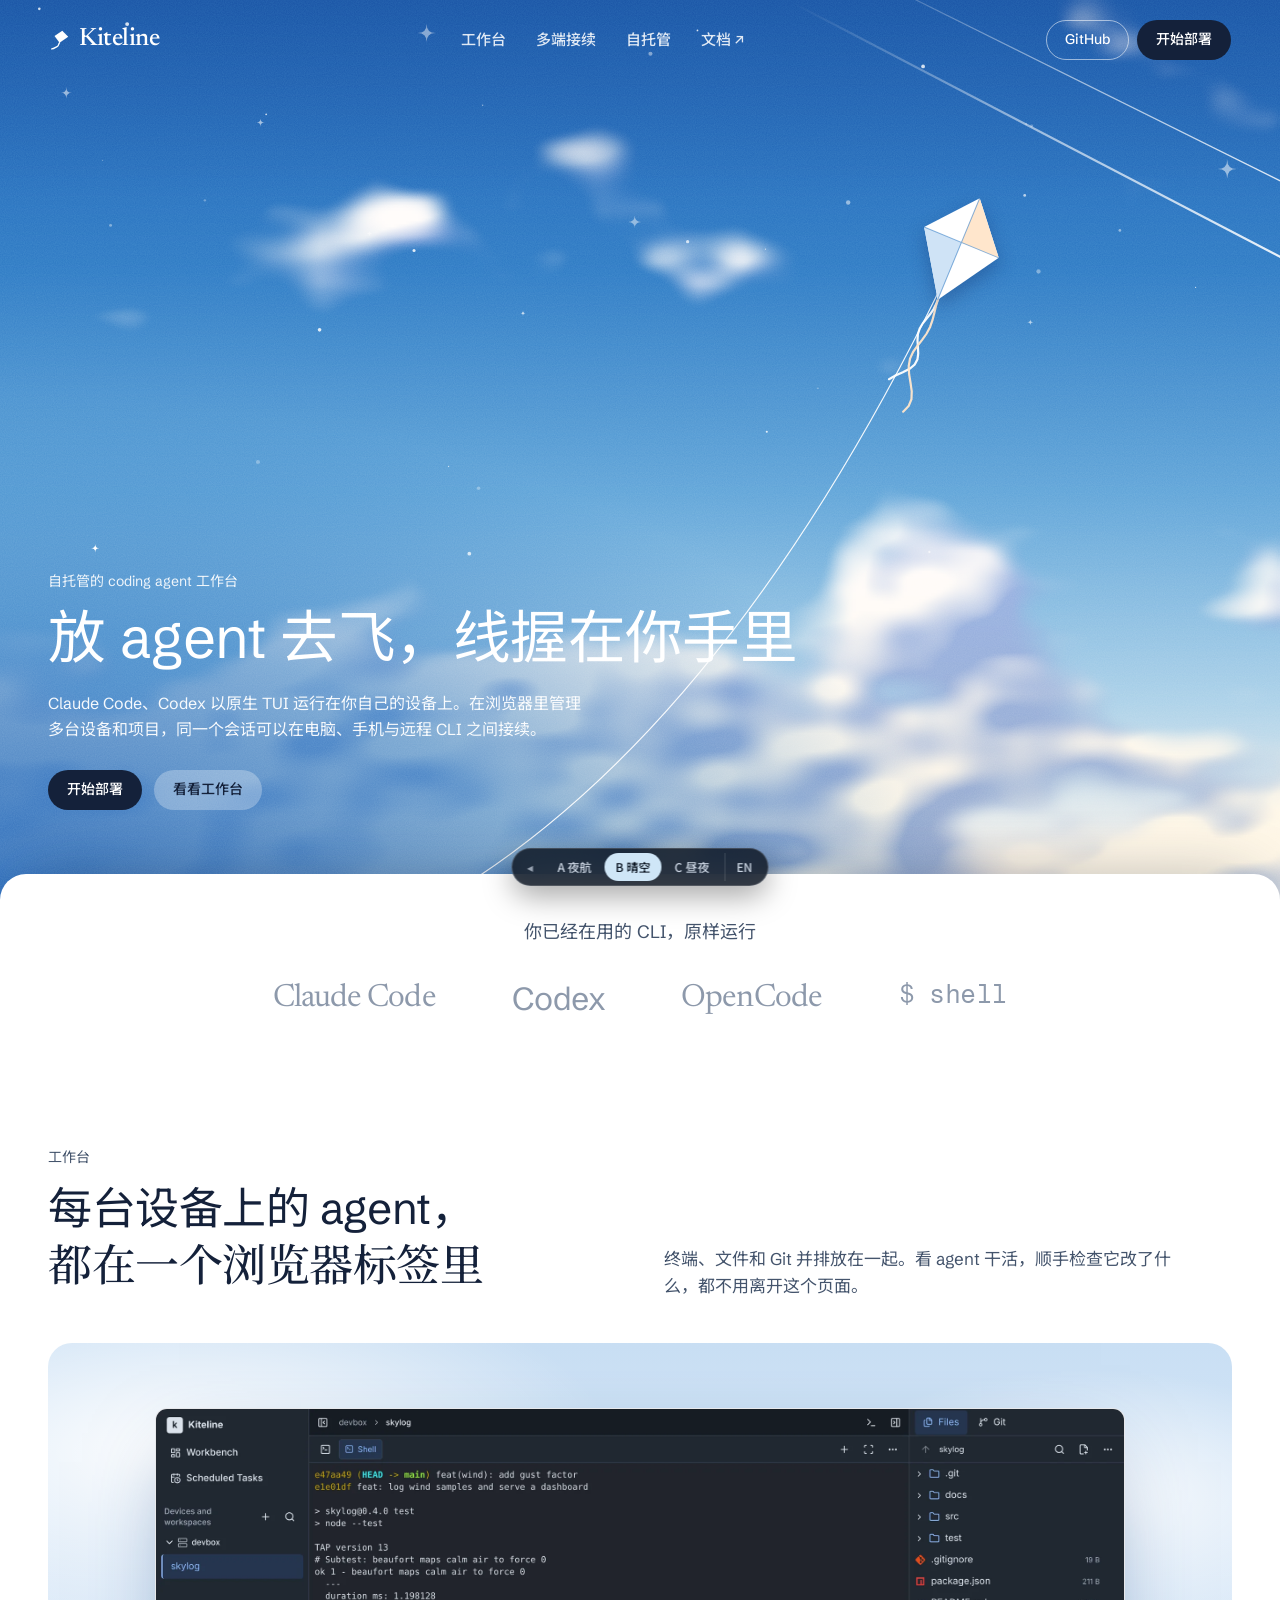
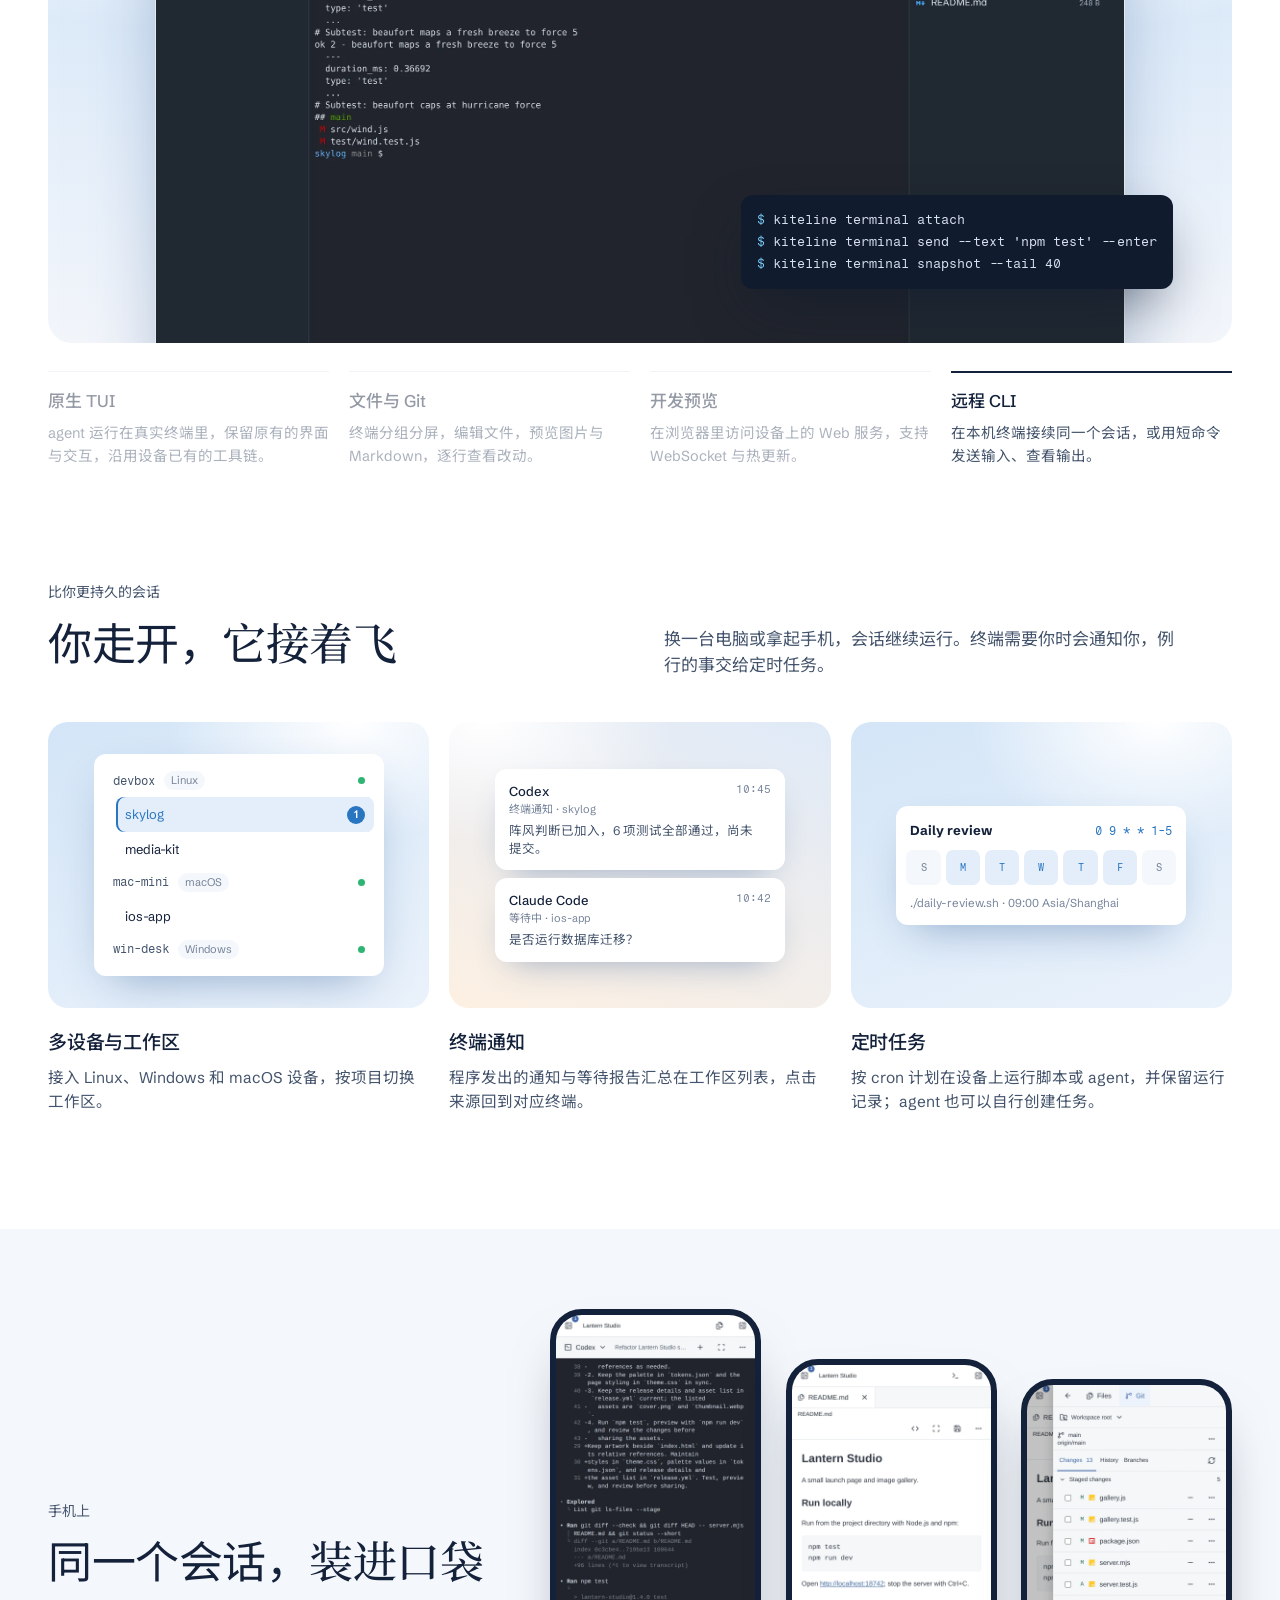
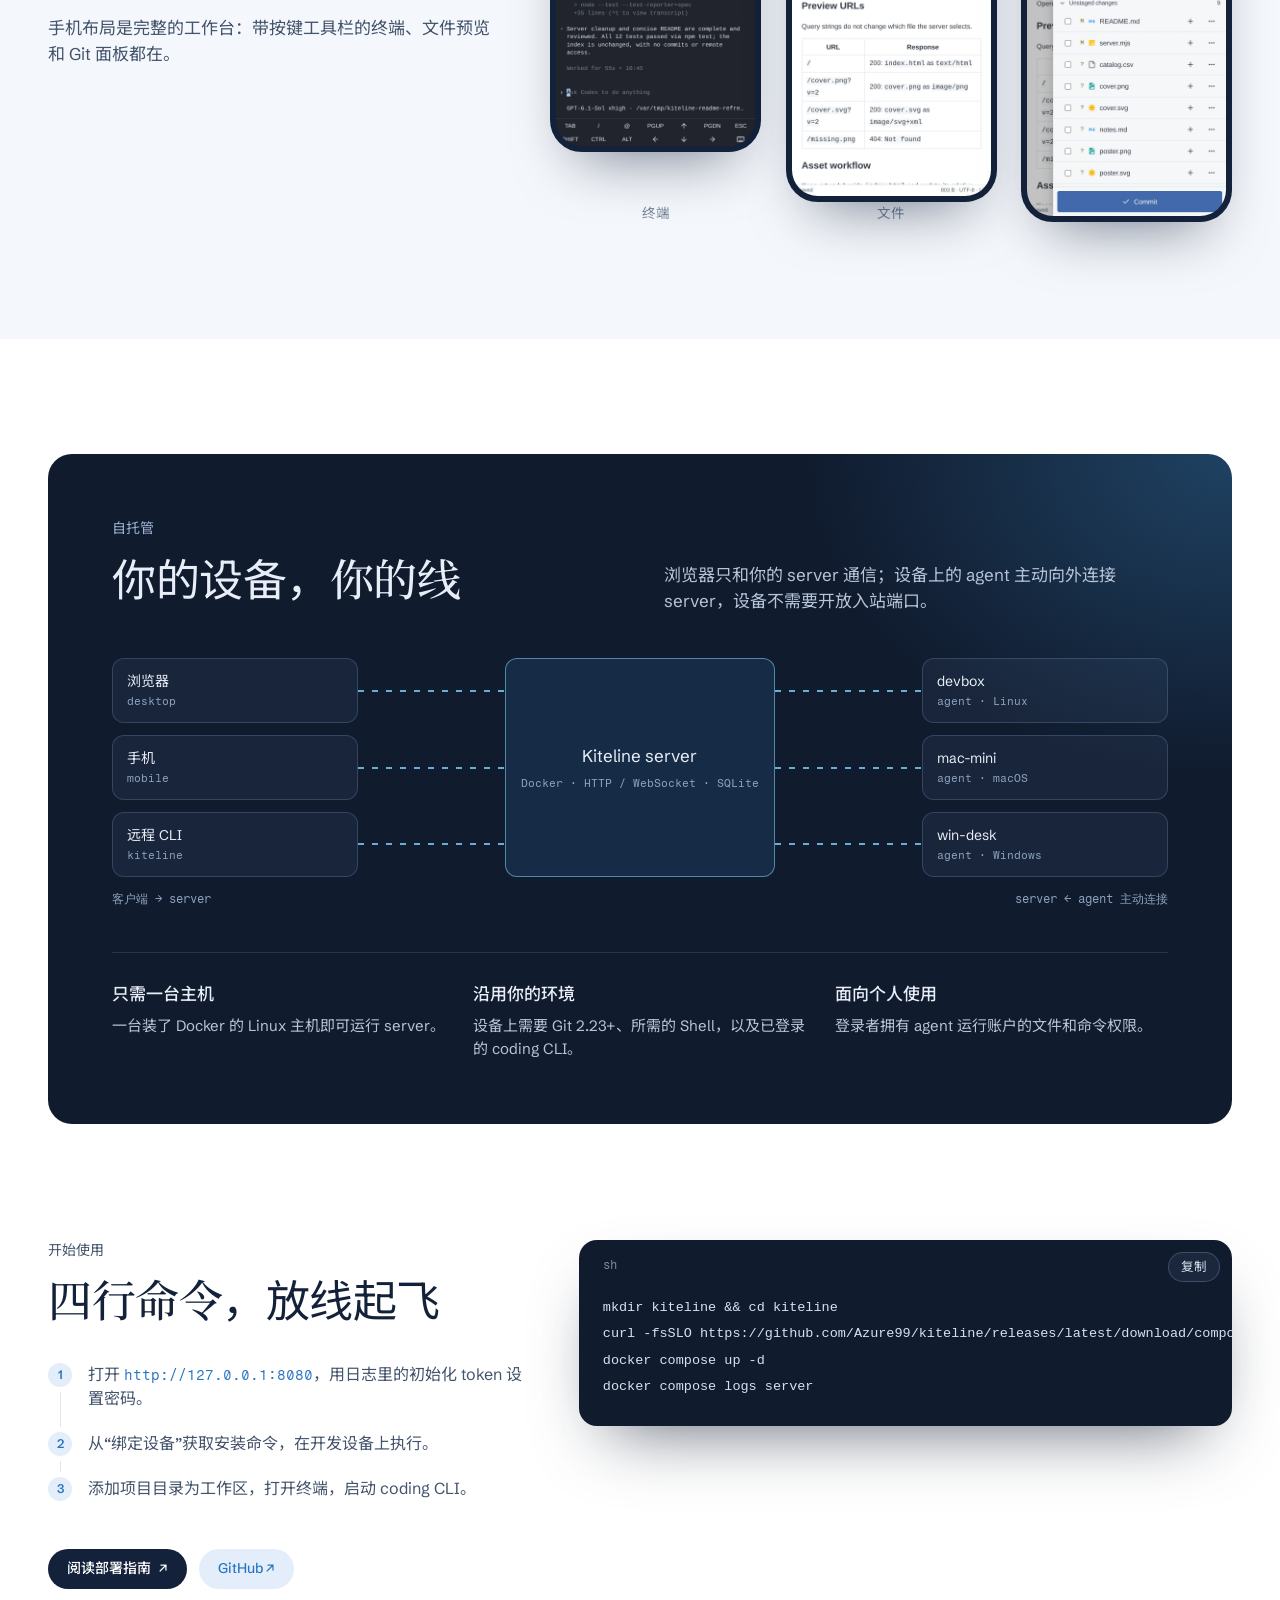
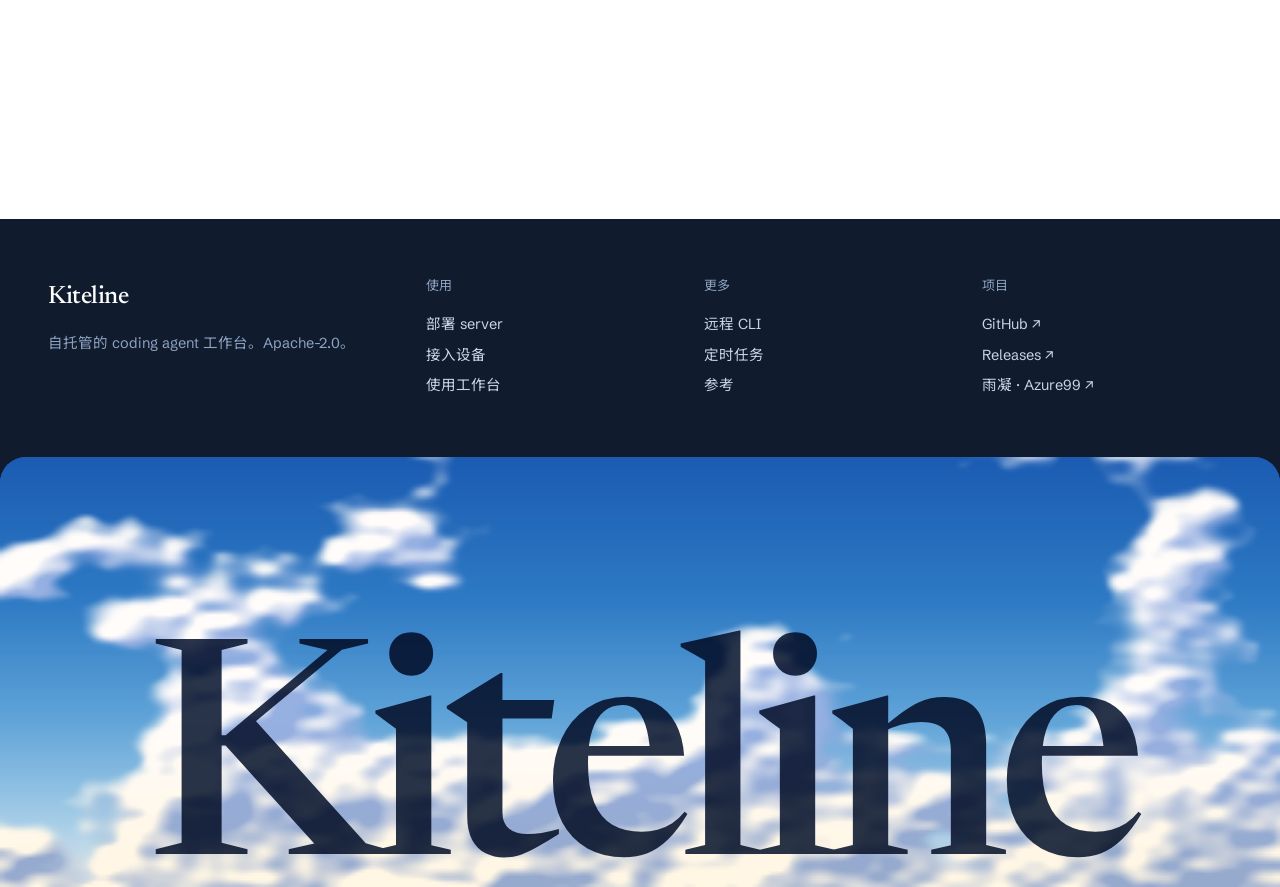
==== site/prototypes/b-sky.html @ d528b88f "feat(site): add homepage design prototypes Add three standalone homepage directions under site/proto" ====
<!doctype html>
<html lang="zh-CN" data-lang="zh">
  <head>
    <meta charset="utf-8" />
    <meta name="viewport" content="width=device-width, initial-scale=1, viewport-fit=cover" />
    <title>Kiteline · 晴空</title>
    <meta name="theme-color" content="#2a6fc0" />
    <link rel="preconnect" href="https://fonts.googleapis.com" />
    <link rel="preconnect" href="https://fonts.gstatic.com" crossorigin />
    <link
      rel="stylesheet"
      href="https://fonts.googleapis.com/css2?family=Schibsted+Grotesk:wght@400;500;600&family=Newsreader:ital,opsz,wght@0,6..72,400;0,6..72,500;1,6..72,400&family=Fragment+Mono&family=Noto+Sans+SC:wght@400;500&family=Noto+Serif+SC:wght@500&display=swap"
    />
    <link rel="stylesheet" href="assets/proto.css" />
    <style>
      /* Layout: a painted daytime sky with a kite on a line; a white sheet slides over it and carries the product. */
      :root {
        color-scheme: light;
        --sky-top: #1f63b8;
        --sky: #3b8ac4; /* rainng.com header */
        --sky-low: #97c3dd; /* rainng.com page background */
        --haze: #e0e7ec;
        --blue: #2875c1; /* rainng.com navigation */
        --blue-soft: #e4eefa;
        --blue-tint: #f1f6fc;
        --peach: #ffe6cc;
        --ink: #14213a;
        --ink-2: #44546c;
        --muted: #76849a;
        --paper: #ffffff;
        --mist: #f4f7fb;
        --hair: #dfe6ef;
        --night: #101b2e;
        --night-2: #18263d;
        --sans:
          "Schibsted Grotesk", "Noto Sans SC", "PingFang SC", "Microsoft YaHei", system-ui,
          sans-serif;
        --serif: "Newsreader", "Noto Serif SC", "Songti SC", Georgia, serif;
        --mono: "Fragment Mono", ui-monospace, "SFMono-Regular", Consolas, monospace;
        --wrap: 1224px;
      }
      html {
        background: var(--paper);
      }
      body {
        background: var(--paper);
        color: var(--ink);
        font-family: var(--sans);
        font-size: 17px;
        line-height: 1.55;
        overflow-x: hidden;
      }
      .wrap {
        width: 100%;
        max-width: var(--wrap);
        margin: 0 auto;
        padding-left: max(20px, env(safe-area-inset-left, 0px));
        padding-right: max(20px, env(safe-area-inset-right, 0px));
      }
      h1,
      h2,
      h3 {
        margin: 0;
        font-weight: 400;
        letter-spacing: -0.028em;
        text-wrap: balance;
      }
      :lang(zh-CN) h1,
      :lang(zh-CN) h2,
      :lang(zh-CN) h3 {
        letter-spacing: -0.01em;
      }
      h2 {
        font-size: clamp(30px, 3.5vw, 44px);
        line-height: 1.12;
      }
      :lang(zh-CN) h2 {
        line-height: 1.28;
      }
      em {
        font-family: var(--serif);
        font-style: italic;
        letter-spacing: -0.01em;
      }
      :lang(zh-CN) em {
        font-style: normal;
        font-weight: 500;
      }
      .eyebrow {
        font-size: 14px;
        color: var(--ink-2);
      }
      p {
        margin: 0;
        text-wrap: pretty;
      }
      .pill {
        display: inline-flex;
        align-items: center;
        gap: 8px;
        height: 40px;
        padding: 0 18px;
        border: 1px solid transparent;
        border-radius: 999px;
        font-size: 14px;
        font-weight: 500;
        white-space: nowrap;
        cursor: pointer;
        transition:
          transform 0.25s cubic-bezier(0.2, 0.8, 0.2, 1),
          background 0.25s,
          box-shadow 0.25s;
      }
      .pill:hover {
        transform: translateY(-1px);
      }
      .pill.dark {
        background: var(--ink);
        color: #fff;
      }
      .pill.dark:hover {
        box-shadow: 0 10px 24px -8px rgba(20, 33, 58, 0.6);
      }
      .pill.glass {
        background: rgba(255, 255, 255, 0.28);
        color: var(--ink);
        -webkit-backdrop-filter: blur(10px);
        backdrop-filter: blur(10px);
      }
      .pill.line {
        border-color: rgba(20, 33, 58, 0.22);
      }
      .nav:not(.float) .pill.line {
        border-color: rgba(255, 255, 255, 0.55);
      }
      .pill.soft {
        background: var(--blue-soft);
        color: var(--blue);
      }

      /* ---------- navigation ---------- */
      .nav {
        position: fixed;
        inset: 0 0 auto;
        z-index: 60;
        padding-top: calc(12px + env(safe-area-inset-top, 0px));
        pointer-events: none;
      }
      .nav-in {
        display: flex;
        align-items: center;
        justify-content: space-between;
        gap: 20px;
        max-width: var(--wrap);
        height: 56px;
        margin: 0 auto;
        padding: 0 20px;
        border: 1px solid transparent;
        border-radius: 999px;
        pointer-events: auto;
        transition:
          max-width 0.5s cubic-bezier(0.2, 0.8, 0.2, 1),
          background 0.35s,
          box-shadow 0.35s,
          border-color 0.35s,
          padding 0.5s;
      }
      .nav.float .nav-in {
        max-width: 780px;
        padding: 0 8px 0 22px;
        border-color: var(--hair);
        background: rgba(255, 255, 255, 0.86);
        -webkit-backdrop-filter: blur(16px) saturate(160%);
        backdrop-filter: blur(16px) saturate(160%);
        box-shadow: 0 10px 40px -12px rgba(20, 33, 58, 0.25);
      }
      .brand {
        display: flex;
        align-items: center;
        gap: 8px;
        font-family: var(--serif);
        font-size: 25px;
        font-weight: 500;
        letter-spacing: -0.02em;
      }
      .brand svg {
        width: 22px;
        height: 22px;
      }
      .links {
        display: flex;
        gap: 30px;
        font-size: 15px;
        font-weight: 500;
      }
      .links a {
        opacity: 0.86;
      }
      .links a:hover {
        opacity: 1;
      }
      .nav-cta {
        display: flex;
        gap: 8px;
      }

      /* ---------- hero ---------- */
      .hero {
        position: sticky;
        top: 0;
        z-index: 0;
        height: min(100svh, 940px);
        min-height: 620px;
        overflow: hidden;
        background: linear-gradient(180deg, var(--sky-top), var(--sky) 45%, var(--sky-low));
        color: #fff;
      }
      .hero canvas {
        position: absolute;
        inset: 0;
        width: 100%;
        height: 100%;
      }
      .hero::before {
        /* blue wash so the copy keeps contrast over the cloud bank */
        content: "";
        position: absolute;
        inset: 0;
        z-index: 1;
        background:
          radial-gradient(
            120% 90% at 0% 100%,
            rgba(31, 99, 184, 0.92) 0%,
            rgba(40, 117, 193, 0.62) 34%,
            transparent 62%
          ),
          linear-gradient(180deg, rgba(20, 60, 130, 0.28), transparent 22%);
        pointer-events: none;
      }
      .hero::after {
        /* paper grain */
        content: "";
        position: absolute;
        inset: 0;
        z-index: 2;
        background-image: url("data:image/svg+xml,%3Csvg xmlns='http://www.w3.org/2000/svg' width='220' height='220'%3E%3Cfilter id='n'%3E%3CfeTurbulence type='fractalNoise' baseFrequency='.9' numOctaves='2' stitchTiles='stitch'/%3E%3CfeColorMatrix values='0 0 0 0 1  0 0 0 0 1  0 0 0 0 1  0 0 0 .55 0'/%3E%3C/filter%3E%3Crect width='220' height='220' filter='url(%23n)'/%3E%3C/svg%3E");
        mix-blend-mode: soft-light;
        opacity: 0.55;
        pointer-events: none;
      }
      #kite {
        z-index: 3;
        pointer-events: none;
      }
      .hero-copy {
        position: absolute;
        inset: auto 0 0;
        z-index: 4;
        padding-bottom: clamp(64px, 10vh, 96px);
        will-change: transform, opacity;
      }
      .hero-copy .eyebrow {
        color: rgba(255, 255, 255, 0.9);
      }
      h1 {
        max-width: 15em;
        margin-top: 10px;
        font-size: clamp(36px, 4.5vw, 60px);
        line-height: 1.06;
      }
      :lang(zh-CN) h1 {
        line-height: 1.22;
      }
      .hero-copy p {
        max-width: 34em;
        margin-top: 18px;
        font-size: clamp(16px, 1.25vw, 18px);
        line-height: 1.6;
        color: rgba(255, 255, 255, 0.94);
      }
      .cta {
        display: flex;
        flex-wrap: wrap;
        gap: 12px;
        margin-top: 28px;
      }

      /* ---------- sheet ---------- */
      .sheet {
        position: relative;
        z-index: 5;
        margin-top: -26px;
        border-radius: 26px 26px 0 0;
        background: var(--paper);
        box-shadow: 0 -20px 60px -30px rgba(20, 33, 58, 0.35);
      }
      section {
        padding-block: clamp(64px, 9vw, 120px);
      }
      .rv {
        opacity: 0;
        transform: translateY(26px);
        transition:
          opacity 0.9s cubic-bezier(0.2, 0.7, 0.2, 1),
          transform 0.9s cubic-bezier(0.2, 0.7, 0.2, 1);
        transition-delay: var(--dl, 0s);
      }
      .rv.in,
      .no-js .rv {
        opacity: 1;
        transform: none;
      }

      /* runs-with strip */
      .runs {
        padding-block: 44px 8px;
        text-align: center;
      }
      .runs p {
        font-size: 18px;
        color: var(--ink-2);
      }
      .runs ul {
        display: flex;
        flex-wrap: wrap;
        justify-content: center;
        gap: 18px clamp(28px, 6vw, 84px);
        margin: 28px 0 0;
        padding: 0;
        list-style: none;
        color: #8d99ab;
      }
      .runs li {
        font-size: clamp(22px, 2.6vw, 32px);
        letter-spacing: -0.03em;
      }
      .runs li:nth-child(odd) {
        font-family: var(--serif);
      }
      .runs li:nth-child(4) {
        font-family: var(--mono);
        font-size: clamp(18px, 2.1vw, 26px);
        letter-spacing: -0.02em;
      }

      /* section heads */
      .head {
        display: grid;
        grid-template-columns: minmax(0, 1fr) minmax(0, 1fr);
        align-items: end;
        gap: 24px 48px;
        margin-bottom: 44px;
      }
      .head .eyebrow {
        margin-bottom: 12px;
      }
      .head p {
        max-width: 30em;
        color: var(--ink-2);
      }
      .head .pill {
        margin-top: 22px;
      }

      /* ---------- workbench panel with tabs ---------- */
      .panel {
        position: relative;
        aspect-ratio: 1224 / 620;
        overflow: hidden;
        border-radius: 24px;
        background:
          radial-gradient(60% 50% at 12% 18%, #fff 0%, rgba(255, 255, 255, 0) 60%),
          radial-gradient(
            40% 36% at 88% 26%,
            rgba(255, 255, 255, 0.9) 0%,
            rgba(255, 255, 255, 0) 60%
          ),
          radial-gradient(70% 60% at 50% 115%, var(--peach) 0%, rgba(255, 230, 204, 0) 62%),
          linear-gradient(180deg, #c9dff4 0%, #e3eefa 60%, #f3f6fb 100%);
      }
      .pane {
        position: absolute;
        inset: 0;
        display: grid;
        place-items: center;
        padding: 5.5% 9% 0;
        opacity: 0;
        transform: translateY(18px) scale(0.985);
        transition:
          opacity 0.6s,
          transform 0.8s cubic-bezier(0.2, 0.8, 0.2, 1);
        pointer-events: none;
      }
      .pane.on {
        opacity: 1;
        transform: none;
        pointer-events: auto;
      }
      .frame {
        align-self: start;
        width: 100%;
        overflow: hidden;
        border: 1px solid rgba(20, 33, 58, 0.1);
        border-radius: 12px;
        background: #fff;
        box-shadow:
          0 30px 80px -24px rgba(31, 78, 140, 0.5),
          0 2px 0 rgba(255, 255, 255, 0.8) inset;
      }
      .frame img {
        width: 100%;
        height: auto;
      }
      .float {
        margin: 0;
        position: absolute;
        right: 5%;
        bottom: 9%;
        min-width: 250px;
        padding: 14px 16px;
        border-radius: 12px;
        background: var(--night);
        color: #d7e1ee;
        font-family: var(--mono);
        font-size: 12.5px;
        line-height: 1.75;
        box-shadow: 0 24px 60px -16px rgba(16, 27, 46, 0.65);
        white-space: pre;
      }
      .float.menu {
        min-width: 190px;
        padding: 6px;
        background: #fff;
        color: var(--ink);
        font-family: var(--sans);
        font-size: 14px;
        white-space: normal;
        box-shadow: 0 24px 60px -16px rgba(31, 78, 140, 0.5);
      }
      .float.menu div {
        display: flex;
        align-items: center;
        gap: 10px;
        padding: 7px 12px;
        border-radius: 8px;
      }
      .float.menu div:nth-child(2) {
        background: var(--blue-soft);
        color: var(--blue);
      }
      .float.menu i {
        width: 14px;
        height: 14px;
        border: 1.5px solid currentColor;
        border-radius: 4px;
        opacity: 0.7;
      }
      .float .c {
        color: #7fd3ff;
      }
      .float .m {
        color: #7f8da3;
      }
      .float .ok {
        color: #8fdcab;
      }
      .float .bd {
        color: #ff9aa2;
      }
      /* drawn dev-preview browser */
      .browser {
        font-family: var(--sans);
      }
      .browser-bar {
        display: flex;
        align-items: center;
        gap: 10px;
        height: 40px;
        padding: 0 14px;
        border-bottom: 1px solid var(--hair);
        background: var(--mist);
      }
      .browser-bar span {
        flex: 1;
        min-width: 0;
        height: 26px;
        padding: 0 12px;
        overflow: hidden;
        border-radius: 999px;
        background: #fff;
        font-family: var(--mono);
        font-size: 12px;
        line-height: 26px;
        color: var(--ink-2);
        text-overflow: ellipsis;
        white-space: nowrap;
      }
      .browser-bar b {
        font-weight: 400;
        color: var(--blue);
      }
      .browser-page {
        display: grid;
        grid-template-columns: minmax(0, 1.1fr) minmax(0, 1fr);
        gap: 24px;
        padding: clamp(18px, 3vw, 40px);
        min-height: 300px;
      }
      .browser-page h3 {
        font-family: var(--serif);
        font-size: clamp(26px, 3vw, 40px);
      }
      .gauge {
        margin-top: 14px;
        font-size: clamp(34px, 5vw, 68px);
        line-height: 1;
        letter-spacing: -0.04em;
        font-variant-numeric: tabular-nums;
      }
      .gauge small {
        font-size: 0.32em;
        letter-spacing: 0;
        color: var(--muted);
      }
      .browser-page dl {
        display: grid;
        grid-template-columns: auto 1fr;
        gap: 6px 18px;
        margin: 18px 0 0;
        font-size: 14px;
        color: var(--ink-2);
      }
      .browser-page dd {
        margin: 0;
        color: var(--ink);
        font-variant-numeric: tabular-nums;
      }
      .spark {
        align-self: end;
        width: 100%;
        height: auto;
      }
      .live {
        display: inline-flex;
        align-items: center;
        gap: 6px;
        font-size: 12px;
        color: #1f8a52;
      }
      .live::before {
        content: "";
        width: 7px;
        height: 7px;
        border-radius: 50%;
        background: #2fb573;
        animation: ping 1.6s ease-out infinite;
      }
      @keyframes ping {
        0% {
          box-shadow: 0 0 0 0 rgba(47, 181, 115, 0.6);
        }
        100% {
          box-shadow: 0 0 0 9px rgba(47, 181, 115, 0);
        }
      }
      .tabs {
        display: grid;
        grid-template-columns: repeat(4, minmax(0, 1fr));
        gap: 20px;
        margin-top: 28px;
      }
      .tab {
        padding: 16px 0 0;
        border: 0;
        border-top: 1px solid var(--hair);
        background: none;
        text-align: left;
        cursor: pointer;
        position: relative;
        opacity: 0.45;
        transition: opacity 0.3s;
      }
      .tab:hover {
        opacity: 0.8;
      }
      .tab.on {
        opacity: 1;
      }
      .tab::before {
        content: "";
        position: absolute;
        left: 0;
        top: -1px;
        width: 100%;
        height: 2px;
        background: var(--ink);
        transform: scaleX(0);
        transform-origin: left;
      }
      .tab.on::before {
        animation: fill 7s linear forwards;
      }
      .tabs:hover .tab.on::before {
        animation-play-state: paused;
      }
      @keyframes fill {
        to {
          transform: scaleX(1);
        }
      }
      .tab b {
        display: block;
        font-size: 17px;
        font-weight: 500;
      }
      .tab span {
        display: block;
        margin-top: 8px;
        font-size: 14.5px;
        line-height: 1.55;
        color: var(--ink-2);
      }

      /* ---------- three vignettes ---------- */
      .trio {
        display: grid;
        grid-template-columns: repeat(3, minmax(0, 1fr));
        gap: 20px;
      }
      .vig-art {
        position: relative;
        display: grid;
        place-items: center;
        aspect-ratio: 4 / 3;
        overflow: hidden;
        border-radius: 20px;
        background:
          radial-gradient(70% 60% at 80% 0%, #fff 0%, rgba(255, 255, 255, 0) 70%),
          linear-gradient(160deg, #d3e5f7, #eaf2fb);
        transition: transform 0.6s cubic-bezier(0.2, 0.8, 0.2, 1);
      }
      .vig:nth-child(2) .vig-art {
        background:
          radial-gradient(70% 60% at 10% 0%, #fff 0%, rgba(255, 255, 255, 0) 70%),
          linear-gradient(200deg, #dfeaf8, #fdf0e2);
      }
      .vig:hover .vig-art {
        transform: translateY(-4px);
      }
      .vig h3 {
        margin-top: 20px;
        font-size: 19px;
        font-weight: 500;
        letter-spacing: -0.01em;
      }
      .vig p {
        margin-top: 8px;
        font-size: 15.5px;
        color: var(--ink-2);
      }
      .mini {
        width: 76%;
        padding: 10px;
        border-radius: 12px;
        background: #fff;
        font-size: 13px;
        box-shadow: 0 18px 44px -18px rgba(31, 78, 140, 0.45);
      }
      .row {
        display: flex;
        align-items: center;
        gap: 9px;
        padding: 7px 9px;
        border-radius: 8px;
      }
      .row.dev {
        font-family: var(--mono);
        font-size: 12px;
        color: var(--ink-2);
      }
      .row.dev::after {
        content: "";
        width: 7px;
        height: 7px;
        margin-left: auto;
        border-radius: 50%;
        background: #2fb573;
      }
      .row.ws {
        margin-left: 12px;
      }
      .row.ws.on {
        background: var(--blue-soft);
        color: var(--blue);
        box-shadow: inset 2px 0 0 var(--blue);
      }
      .os {
        padding: 1px 7px;
        border-radius: 999px;
        background: var(--mist);
        font-family: var(--sans);
        font-size: 11px;
        color: var(--muted);
      }
      .badge {
        display: grid;
        place-items: center;
        min-width: 18px;
        height: 18px;
        margin-left: auto;
        border-radius: 999px;
        background: var(--blue);
        font-size: 11px;
        font-weight: 600;
        color: #fff;
      }
      .toast {
        padding: 12px 14px;
      }
      .toast + .toast {
        margin-top: 8px;
      }
      .mini.stack {
        padding: 0;
        background: none;
        box-shadow: none;
      }
      .mini.stack .toast {
        border-radius: 12px;
        background: #fff;
        box-shadow: 0 14px 34px -16px rgba(31, 78, 140, 0.45);
        animation: drop 7s cubic-bezier(0.2, 0.9, 0.2, 1) infinite;
      }
      .mini.stack .toast:nth-child(2) {
        animation-delay: 1.4s;
      }
      @keyframes drop {
        0%,
        6% {
          opacity: 0;
          transform: translateY(-14px) scale(0.97);
        }
        14%,
        88% {
          opacity: 1;
          transform: none;
        }
        96%,
        100% {
          opacity: 0;
          transform: translateY(6px);
        }
      }
      .toast b {
        display: flex;
        justify-content: space-between;
        font-weight: 500;
      }
      .toast b time {
        font-family: var(--mono);
        font-size: 11px;
        font-weight: 400;
        color: var(--muted);
      }
      .toast small {
        display: block;
        font-size: 11px;
        color: var(--muted);
      }
      .toast p {
        margin-top: 4px;
        font-size: 12.5px;
        line-height: 1.45;
        color: var(--ink-2);
      }
      .cron {
        display: flex;
        align-items: baseline;
        justify-content: space-between;
        padding: 4px 4px 10px;
      }
      .cron code {
        font-family: var(--mono);
        font-size: 12px;
        color: var(--blue);
      }
      .week {
        display: grid;
        grid-template-columns: repeat(7, 1fr);
        gap: 5px;
      }
      .week i {
        display: grid;
        place-items: center;
        aspect-ratio: 1;
        border-radius: 7px;
        background: var(--mist);
        font-family: var(--mono);
        font-size: 10px;
        font-style: normal;
        color: var(--muted);
      }
      .week i.run {
        background: var(--blue-soft);
        color: var(--blue);
        animation: tick 5.6s ease-in-out infinite;
        animation-delay: calc(var(--i) * 0.5s);
      }
      @keyframes tick {
        0%,
        8%,
        30%,
        100% {
          background: var(--blue-soft);
          color: var(--blue);
        }
        14% {
          background: var(--blue);
          color: #fff;
        }
      }
      .mini .foot {
        margin-top: 10px;
        padding: 0 4px 2px;
        font-size: 11.5px;
        color: var(--muted);
      }

      /* ---------- phones ---------- */
      .pocket {
        background: var(--mist);
      }
      .pocket .wrap {
        display: grid;
        grid-template-columns: minmax(0, 0.8fr) minmax(0, 1.2fr);
        align-items: center;
        gap: 48px;
      }
      .pocket p {
        max-width: 26em;
        margin-top: 18px;
        color: var(--ink-2);
      }
      .phones {
        display: grid;
        grid-template-columns: repeat(3, minmax(0, 1fr));
        gap: clamp(10px, 2vw, 24px);
      }
      .phone {
        overflow: hidden;
        border: 6px solid var(--ink);
        border-radius: clamp(18px, 2.6vw, 32px);
        background: var(--ink);
        box-shadow: 0 30px 60px -28px rgba(20, 33, 58, 0.6);
        will-change: transform;
      }
      .phone img {
        width: 100%;
        height: auto;
      }
      .phone figcaption {
        display: none;
      }
      .caps {
        display: grid;
        grid-template-columns: repeat(3, minmax(0, 1fr));
        gap: clamp(10px, 2vw, 24px);
        margin-top: 16px;
        font-size: 13.5px;
        color: var(--muted);
        text-align: center;
      }

      /* ---------- self-hosted (night panel) ---------- */
      .own {
        padding-block: 0;
      }
      .night {
        padding: clamp(28px, 5vw, 64px);
        border-radius: 24px;
        background:
          radial-gradient(60% 80% at 100% 0%, rgba(59, 138, 196, 0.35), transparent 60%),
          var(--night);
        color: #e8eef7;
      }
      .night .eyebrow {
        color: #9fb4d0;
      }
      .night .head p {
        color: #b7c4d8;
      }
      .topo {
        display: grid;
        grid-template-columns:
          minmax(0, 1fr) minmax(40px, 0.6fr) minmax(0, 1.1fr) minmax(40px, 0.6fr)
          minmax(0, 1fr);
        grid-template-rows: repeat(3, auto);
        align-items: center;
        gap: 12px 0;
        font-size: 14px;
      }
      .node {
        padding: 12px 14px;
        border: 1px solid rgba(160, 195, 240, 0.2);
        border-radius: 12px;
        background: rgba(160, 195, 240, 0.06);
      }
      .node small {
        display: block;
        font-family: var(--mono);
        font-size: 11px;
        color: #8ea3c0;
      }
      .node.server {
        grid-column: 3;
        grid-row: 1 / span 3;
        align-self: stretch;
        display: grid;
        place-content: center;
        gap: 6px;
        border-color: rgba(127, 211, 255, 0.55);
        background: rgba(59, 138, 196, 0.16);
        text-align: center;
        font-size: 17px;
      }
      .wire {
        height: 2px;
        background: repeating-linear-gradient(90deg, #7fd3ff 0 6px, transparent 6px 14px);
        background-size: 14px 2px;
        animation: flow 0.9s linear infinite;
        opacity: 0.8;
      }
      .wire.rev {
        animation-direction: reverse;
      }
      @keyframes flow {
        to {
          background-position: 14px 0;
        }
      }
      .topo-cap {
        display: grid;
        grid-template-columns: minmax(0, 1fr) minmax(0, 1fr);
        gap: 12px;
        margin-top: 14px;
        font-family: var(--mono);
        font-size: 11.5px;
        color: #8ea3c0;
      }
      .topo-cap span:last-child {
        text-align: right;
      }
      .facts {
        display: grid;
        grid-template-columns: repeat(3, minmax(0, 1fr));
        gap: 28px;
        margin-top: 44px;
        padding-top: 28px;
        border-top: 1px solid rgba(160, 195, 240, 0.16);
      }
      .facts b {
        display: block;
        font-size: 17px;
        font-weight: 500;
      }
      .facts p {
        margin-top: 6px;
        font-size: 15px;
        color: #b7c4d8;
      }

      /* ---------- quick start ---------- */
      .start .wrap {
        display: grid;
        grid-template-columns: minmax(0, 0.85fr) minmax(0, 1.15fr);
        gap: 48px;
        align-items: start;
      }
      .start .wrap > * {
        min-width: 0;
      }
      .steps code {
        font-family: var(--mono);
        font-size: 0.86em;
        color: var(--blue);
      }
      .steps {
        margin: 26px 0 0;
        padding: 0;
        list-style: none;
        counter-reset: step;
      }
      .steps li {
        position: relative;
        padding: 0 0 20px 40px;
        color: var(--ink-2);
        font-size: 16px;
        counter-increment: step;
      }
      .steps li::before {
        content: counter(step);
        position: absolute;
        left: 0;
        top: 1px;
        display: grid;
        place-items: center;
        width: 24px;
        height: 24px;
        border-radius: 50%;
        background: var(--blue-soft);
        font-size: 12.5px;
        font-weight: 600;
        color: var(--blue);
      }
      .steps li:not(:last-child)::after {
        content: "";
        position: absolute;
        left: 11.5px;
        top: 30px;
        bottom: 4px;
        width: 1px;
        background: var(--hair);
      }
      .code {
        position: relative;
        border-radius: 18px;
        background: var(--night);
        color: #d7e1ee;
        box-shadow: 0 30px 70px -30px rgba(16, 27, 46, 0.7);
      }
      .code pre {
        margin: 0;
        padding: 54px 24px 26px;
        overflow-x: auto;
        font-family: var(--mono);
        font-size: 13.5px;
        line-height: 1.9;
      }
      .code .c {
        color: #7fd3ff;
      }
      .code button {
        position: absolute;
        top: 12px;
        right: 12px;
        height: 30px;
        padding: 0 12px;
        border: 1px solid rgba(160, 195, 240, 0.25);
        border-radius: 999px;
        background: rgba(160, 195, 240, 0.08);
        color: #d7e1ee;
        font-size: 12.5px;
        cursor: pointer;
      }
      .code::before {
        content: "sh";
        position: absolute;
        top: 16px;
        left: 24px;
        font-family: var(--mono);
        font-size: 12px;
        color: #7f8da3;
      }

      /* ---------- footer ---------- */
      footer {
        position: relative;
        margin-top: clamp(64px, 9vw, 120px);
        background: var(--night);
        color: #c9d5e6;
      }
      .foot-links {
        display: grid;
        grid-template-columns: 1.4fr repeat(3, 1fr);
        gap: 28px;
        padding-block: 56px;
        font-size: 14.5px;
      }
      .foot-links h4 {
        margin: 0 0 14px;
        font-size: 13px;
        font-weight: 400;
        color: #8ea3c0;
      }
      .foot-links a {
        display: block;
        padding: 4px 0;
      }
      .foot-links a:hover {
        color: #fff;
      }
      .foot-links p {
        max-width: 22em;
        color: #8ea3c0;
      }
      .foot-sky {
        position: relative;
        height: clamp(220px, 34vw, 430px);
        overflow: hidden;
        border-radius: 26px 26px 0 0;
        background: linear-gradient(180deg, var(--sky-top), var(--sky-low));
      }
      .foot-sky canvas {
        position: absolute;
        inset: 0;
        width: 100%;
        height: 100%;
      }
      .wordmark {
        position: absolute;
        inset: auto 0 -0.16em;
        font-family: var(--serif);
        font-size: clamp(90px, 23.5vw, 340px);
        font-weight: 500;
        line-height: 1;
        letter-spacing: -0.045em;
        color: var(--ink);
        text-align: center;
        mix-blend-mode: multiply;
        opacity: 0.92;
      }

      /* ---------- small screens ---------- */
      @media (max-width: 900px) {
        .links {
          display: none;
        }
        .head,
        .pocket .wrap,
        .start .wrap {
          grid-template-columns: minmax(0, 1fr);
        }
        .panel {
          aspect-ratio: 4 / 3.3;
        }
        .pane {
          padding: 7% 5% 0;
        }
        .float {
          right: 4%;
          bottom: 6%;
          min-width: 0;
          font-size: 10.5px;
          padding: 10px 12px;
        }
        .tabs {
          grid-template-columns: repeat(2, minmax(0, 1fr));
        }
        .tab span {
          font-size: 13.5px;
        }
        .trio,
        .facts {
          grid-template-columns: minmax(0, 1fr);
        }
        .vig-art {
          aspect-ratio: 16 / 10;
        }
        .mini {
          width: 68%;
        }
        .topo {
          grid-template-columns: minmax(0, 1fr) 22px minmax(0, 0.9fr) 22px minmax(0, 1fr);
          font-size: 12px;
        }
        .node {
          padding: 9px 8px;
        }
        .node.server {
          font-size: 14px;
        }
        .foot-links {
          grid-template-columns: repeat(2, minmax(0, 1fr));
        }
        .browser-page {
          grid-template-columns: minmax(0, 1fr);
          min-height: 0;
        }
        .spark {
          display: none;
        }
      }
      @media (max-width: 520px) {
        .nav-cta .line {
          display: none;
        }
        .pill {
          height: 38px;
          padding: 0 15px;
        }
        .browser-page dl {
          display: none;
        }
      }
      @media (prefers-reduced-motion: reduce) {
        .rv {
          opacity: 1;
          transform: none;
          transition: none;
        }
        .wire,
        .week i.run,
        .mini.stack .toast,
        .live::before {
          animation: none;
        }
      }
    </style>
  </head>
  <body data-proto="b">
    <header class="nav" id="nav">
      <div class="nav-in">
        <a class="brand" href="#top" aria-label="Kiteline">
          <svg viewBox="0 0 24 24" fill="none" aria-hidden="true">
            <path d="M14.5 2 21 8.5 11.5 15 6 7.5Z" fill="currentColor" />
            <path
              d="M11.5 15c-1.6 1.7-.4 3.300-2.700 4.200S6 21.300 3 21.800"
              stroke="currentColor"
              stroke-width="1.4"
              stroke-linecap="round"
            />
          </svg>
          Kiteline
        </a>
        <nav class="links">
          <a href="#workbench" data-en="Workbench">工作台</a>
          <a href="#everywhere" data-en="Everywhere">多端接续</a>
          <a href="#own" data-en="Self-hosted">自托管</a>
          <a
            href="https://github.com/Azure99/kiteline/blob/main/docs/guide/usage.md"
            data-en="Docs ↗"
            >文档 ↗</a
          >
        </nav>
        <div class="nav-cta">
          <a class="pill line" href="https://github.com/Azure99/kiteline">GitHub</a>
          <a class="pill dark" href="#start" data-en="Deploy">开始部署</a>
        </div>
      </div>
    </header>

    <div class="hero" id="top">
      <canvas id="sky" aria-hidden="true"></canvas>
      <canvas id="kite" aria-hidden="true"></canvas>
      <div class="hero-copy" id="heroCopy">
        <div class="wrap">
          <div class="eyebrow" data-en="A self-hosted workbench for coding agents">
            自托管的 coding agent 工作台
          </div>
          <h1 data-en="Let your agents fly. You hold the line.">放 agent 去飞，线握在你手里</h1>
          <p
            data-en="Claude Code and Codex run as native TUIs on your own machines. Manage every device and project from a browser, and pick the same session up on a computer, a phone, or a remote CLI."
          >
            Claude Code、Codex 以原生 TUI
            运行在你自己的设备上。在浏览器里管理多台设备和项目，同一个会话可以在电脑、手机与远程 CLI
            之间接续。
          </p>
          <div class="cta">
            <a class="pill dark" href="#start" data-en="Deploy it">开始部署</a>
            <a class="pill glass" href="#workbench" data-en="See the workbench">看看工作台</a>
          </div>
        </div>
      </div>
    </div>

    <main class="sheet">
      <section class="runs">
        <div class="wrap rv">
          <p data-en="Runs the CLIs you already use, as they are">你已经在用的 CLI，原样运行</p>
          <ul>
            <li>Claude Code</li>
            <li>Codex</li>
            <li>OpenCode</li>
            <li>$ shell</li>
          </ul>
        </div>
      </section>

      <section id="workbench">
        <div class="wrap">
          <div class="head rv">
            <div>
              <div class="eyebrow" data-en="The workbench">工作台</div>
              <h2 data-en="Every agent on every machine, <em>in one browser tab</em>">
                每台设备上的 agent，<em>都在一个浏览器标签里</em>
              </h2>
            </div>
            <div>
              <p
                data-en="Terminals, files and Git sit side by side, so you can watch an agent work and check what it changed without leaving the page."
              >
                终端、文件和 Git 并排放在一起。看 agent
                干活，顺手检查它改了什么，都不用离开这个页面。
              </p>
            </div>
          </div>

          <div class="panel rv" id="panel">
            <div class="pane on">
              <div class="frame">
                <img
                  src="assets/readme-desktop.webp"
                  width="1600"
                  height="900"
                  alt="Kiteline 工作台：左侧 Codex 原生 TUI，中间 Git diff，右侧文件树"
                />
              </div>
              <div class="float menu" aria-hidden="true">
                <div><i></i>Shell</div>
                <div><i></i>Claude Code</div>
                <div><i></i>Codex</div>
                <div><i></i>OpenCode</div>
              </div>
            </div>
            <div class="pane">
              <div class="frame">
                <img
                  src="assets/desk-light.webp"
                  width="2200"
                  height="1375"
                  loading="lazy"
                  alt="Kiteline 工作台：wind.js 的 diff、刚跑完测试的终端和 Git 面板"
                />
              </div>
              <pre class="float" aria-hidden="true"><span class="m">Unstaged changes · 2</span>
<span class="bd">M</span> src/wind.js        <span class="ok">+2</span> <span class="bd">−1</span>
<span class="bd">M</span> test/wind.test.js  <span class="ok">+1</span></pre>
            </div>
            <div class="pane">
              <div class="frame browser" aria-hidden="true">
                <div class="browser-bar">
                  <span>desk.example<b>/proxy/devbox/4173/</b></span>
                  <div class="live">WebSocket</div>
                </div>
                <div class="browser-page">
                  <div>
                    <h3>skylog</h3>
                    <div class="gauge"><span id="wind">4.2</span> <small>m/s</small></div>
                    <dl>
                      <dt>Beaufort</dt>
                      <dd id="force">force 3 · fly</dd>
                      <dt>Line tension</dt>
                      <dd id="tension">13.8 N</dd>
                    </dl>
                  </div>
                  <svg class="spark" viewBox="0 0 300 120" fill="none">
                    <path id="sparkArea" fill="rgba(40,117,193,.12)" />
                    <path
                      id="sparkLine"
                      stroke="#2875c1"
                      stroke-width="2"
                      stroke-linejoin="round"
                    />
                  </svg>
                </div>
              </div>
              <pre class="float" aria-hidden="true"><span class="c">$</span> npm start
skylog on http://127.0.0.1:4173</pre>
            </div>
            <div class="pane">
              <div class="frame">
                <img
                  src="assets/term-dark.webp"
                  width="2200"
                  height="1375"
                  loading="lazy"
                  alt="Kiteline 深色界面中的全屏终端"
                />
              </div>
              <pre
                class="float"
                aria-hidden="true"
              ><span class="c">$</span> kiteline terminal attach
<span class="c">$</span> kiteline terminal send --text 'npm test' --enter
<span class="c">$</span> kiteline terminal snapshot --tail 40</pre>
            </div>
          </div>

          <div class="tabs rv" id="tabs" role="tablist">
            <button class="tab on" type="button" role="tab">
              <b data-en="Native TUI">原生 TUI</b>
              <span
                data-en="Agents run in a real terminal with their own interface, using the toolchain already on the machine."
                >agent 运行在真实终端里，保留原有的界面与交互，沿用设备已有的工具链。</span
              >
            </button>
            <button class="tab" type="button" role="tab">
              <b data-en="Files and Git">文件与 Git</b>
              <span
                data-en="Split terminals, edit files, preview images and Markdown, and review every diff."
                >终端分组分屏，编辑文件，预览图片与 Markdown，逐行查看改动。</span
              >
            </button>
            <button class="tab" type="button" role="tab">
              <b data-en="Dev preview">开发预览</b>
              <span
                data-en="Open the web service running on a device in your browser, WebSocket and hot reload included."
                >在浏览器里访问设备上的 Web 服务，支持 WebSocket 与热更新。</span
              >
            </button>
            <button class="tab" type="button" role="tab">
              <b data-en="Remote CLI">远程 CLI</b>
              <span
                data-en="Attach from your own terminal, or send input and read output with short commands."
                >在本机终端接续同一个会话，或用短命令发送输入、查看输出。</span
              >
            </button>
          </div>
        </div>
      </section>

      <section id="everywhere" style="padding-top: 0">
        <div class="wrap">
          <div class="head rv">
            <div>
              <div class="eyebrow" data-en="Sessions that outlast you">比你更持久的会话</div>
              <h2 data-en="Walk away. <em>It keeps flying.</em>">你走开，<em>它接着飞</em></h2>
            </div>
            <div>
              <p
                data-en="Switch computers or pick up your phone and the session carries on. You hear about it when a terminal needs you, and the routine work runs on a schedule."
              >
                换一台电脑或拿起手机，会话继续运行。终端需要你时会通知你，例行的事交给定时任务。
              </p>
            </div>
          </div>
          <div class="trio">
            <article class="vig rv">
              <div class="vig-art" aria-hidden="true">
                <div class="mini">
                  <div class="row dev">devbox <span class="os">Linux</span></div>
                  <div class="row ws on">skylog <span class="badge">1</span></div>
                  <div class="row ws">media-kit</div>
                  <div class="row dev">mac-mini <span class="os">macOS</span></div>
                  <div class="row ws">ios-app</div>
                  <div class="row dev">win-desk <span class="os">Windows</span></div>
                </div>
              </div>
              <h3 data-en="Devices and workspaces">多设备与工作区</h3>
              <p
                data-en="Connect Linux, Windows and macOS machines and switch workspaces by project."
              >
                接入 Linux、Windows 和 macOS 设备，按项目切换工作区。
              </p>
            </article>
            <article class="vig rv" style="--dl: 0.08s">
              <div class="vig-art" aria-hidden="true">
                <div class="mini stack">
                  <div class="toast">
                    <b>Codex <time>10:45</time></b>
                    <small data-en="Terminal notification · skylog">终端通知 · skylog</small>
                    <p data-en="Gust handling is in. All 6 tests pass, nothing committed.">
                      阵风判断已加入，6 项测试全部通过，尚未提交。
                    </p>
                  </div>
                  <div class="toast">
                    <b>Claude Code <time>10:42</time></b>
                    <small data-en="Waiting · ios-app">等待中 · ios-app</small>
                    <p data-en="Approve running the migration?">是否运行数据库迁移？</p>
                  </div>
                </div>
              </div>
              <h3 data-en="Terminal notifications">终端通知</h3>
              <p
                data-en="Notifications and waiting reports collect in the workspace list. One click returns to the terminal that sent them."
              >
                程序发出的通知与等待报告汇总在工作区列表，点击来源回到对应终端。
              </p>
            </article>
            <article class="vig rv" style="--dl: 0.16s">
              <div class="vig-art" aria-hidden="true">
                <div class="mini">
                  <div class="cron"><b>Daily review</b><code>0 9 * * 1-5</code></div>
                  <div class="week">
                    <i>S</i><i class="run" style="--i: 1">M</i><i class="run" style="--i: 2">T</i
                    ><i class="run" style="--i: 3">W</i><i class="run" style="--i: 4">T</i
                    ><i class="run" style="--i: 5">F</i><i>S</i>
                  </div>
                  <div class="foot">./daily-review.sh · 09:00 Asia/Shanghai</div>
                </div>
              </div>
              <h3 data-en="Scheduled tasks">定时任务</h3>
              <p
                data-en="Run scripts or agents on a cron plan and keep the run history. Agents can create tasks themselves."
              >
                按 cron 计划在设备上运行脚本或 agent，并保留运行记录；agent 也可以自行创建任务。
              </p>
            </article>
          </div>
        </div>
      </section>

      <section class="pocket">
        <div class="wrap">
          <div class="rv">
            <div class="eyebrow" data-en="On your phone">手机上</div>
            <h2 style="margin-top: 12px" data-en="The same session, <em>in your pocket</em>">
              同一个会话，<em>装进口袋</em>
            </h2>
            <p
              data-en="The mobile layout is the full workbench: a terminal with a key toolbar, file previews and the Git panel."
            >
              手机布局是完整的工作台：带按键工具栏的终端、文件预览和 Git 面板都在。
            </p>
          </div>
          <div class="rv" style="--dl: 0.1s">
            <div class="phones" id="phones">
              <figure class="phone" style="margin: 0">
                <img
                  src="assets/readme-mobile-terminal.webp"
                  width="828"
                  height="1792"
                  loading="lazy"
                  alt="手机端接续同一个 Codex 会话，下方是移动终端工具栏"
                />
              </figure>
              <figure class="phone" style="margin: 0">
                <img
                  src="assets/readme-mobile-files.webp"
                  width="828"
                  height="1792"
                  loading="lazy"
                  alt="手机端预览项目的 README.md"
                />
              </figure>
              <figure class="phone" style="margin: 0">
                <img
                  src="assets/readme-mobile-git.webp"
                  width="828"
                  height="1792"
                  loading="lazy"
                  alt="手机端 Git 面板显示工作区与暂存区修改"
                />
              </figure>
            </div>
            <div class="caps">
              <span data-en="Terminal">终端</span><span data-en="Files">文件</span><span>Git</span>
            </div>
          </div>
        </div>
      </section>

      <section class="own" id="own" style="padding-top: clamp(64px, 9vw, 120px)">
        <div class="wrap">
          <div class="night rv">
            <div class="head">
              <div>
                <div class="eyebrow" data-en="Self-hosted">自托管</div>
                <h2 data-en="Your machines. <em>Your line.</em>">你的设备，<em>你的线</em></h2>
              </div>
              <div>
                <p
                  data-en="The browser talks only to your server. Agents on your devices connect outward to it, so nothing on them listens for inbound traffic."
                >
                  浏览器只和你的 server 通信；设备上的 agent 主动向外连接
                  server，设备不需要开放入站端口。
                </p>
              </div>
            </div>
            <div class="topo" aria-hidden="true">
              <div class="node" data-en="Browser<small>desktop</small>">
                浏览器<small>desktop</small>
              </div>
              <div class="wire"></div>
              <div class="node server">
                Kiteline server
                <small>Docker · HTTP / WebSocket · SQLite</small>
              </div>
              <div class="wire rev"></div>
              <div class="node">devbox<small>agent · Linux</small></div>
              <div class="node" data-en="Phone<small>mobile</small>">手机<small>mobile</small></div>
              <div class="wire"></div>
              <div class="wire rev"></div>
              <div class="node">mac-mini<small>agent · macOS</small></div>
              <div class="node" data-en="Remote CLI<small>kiteline</small>">
                远程 CLI<small>kiteline</small>
              </div>
              <div class="wire"></div>
              <div class="wire rev"></div>
              <div class="node">win-desk<small>agent · Windows</small></div>
            </div>
            <div class="topo-cap" aria-hidden="true">
              <span data-en="clients → server">客户端 → server</span>
              <span data-en="server ← agents connect outward">server ← agent 主动连接</span>
            </div>
            <div class="facts">
              <div>
                <b data-en="One host to run">只需一台主机</b>
                <p data-en="A Linux host with Docker runs the server.">
                  一台装了 Docker 的 Linux 主机即可运行 server。
                </p>
              </div>
              <div>
                <b data-en="Your own toolchain">沿用你的环境</b>
                <p
                  data-en="Devices need Git 2.23+, a shell, and a coding CLI you are already signed in to."
                >
                  设备上需要 Git 2.23+、所需的 Shell，以及已登录的 coding CLI。
                </p>
              </div>
              <div>
                <b data-en="Built for one owner">面向个人使用</b>
                <p
                  data-en="Whoever signs in holds the file and command permissions of the agent's account."
                >
                  登录者拥有 agent 运行账户的文件和命令权限。
                </p>
              </div>
            </div>
          </div>
        </div>
      </section>

      <section class="start" id="start">
        <div class="wrap">
          <div class="rv">
            <div class="eyebrow" data-en="Get started">开始使用</div>
            <h2 style="margin-top: 12px" data-en="Up in <em>four commands</em>">
              <em>四行命令</em>，放线起飞
            </h2>
            <ol class="steps">
              <li
                data-en="Open <code>http://127.0.0.1:8080</code> and set a password with the setup token from the log."
              >
                打开 <code>http://127.0.0.1:8080</code>，用日志里的初始化 token 设置密码。
              </li>
              <li
                data-en="Copy the install command from “Connect device” and run it on your dev machine."
              >
                从“绑定设备”获取安装命令，在开发设备上执行。
              </li>
              <li
                data-en="Add a project directory as a workspace, open a terminal, start your coding CLI."
              >
                添加项目目录为工作区，打开终端，启动 coding CLI。
              </li>
            </ol>
            <div class="cta">
              <a class="pill dark" href="https://github.com/Azure99/kiteline#开始使用"
                ><span data-en="Read the guide">阅读部署指南</span> ↗</a
              >
              <a class="pill soft" href="https://github.com/Azure99/kiteline">GitHub ↗</a>
            </div>
          </div>
          <div class="code rv" style="--dl: 0.1s">
            <button type="button" data-copy="#quick">
              <span data-copy-label data-en="Copy">复制</span>
            </button>
            <pre><code id="quick">mkdir kiteline && cd kiteline
curl -fsSLO https://github.com/Azure99/kiteline/releases/latest/download/compose.yaml
docker compose up -d
docker compose logs server</code></pre>
          </div>
        </div>
      </section>

      <footer>
        <div class="wrap foot-links">
          <div>
            <a class="brand" href="#top" style="color: #fff">Kiteline</a>
            <p
              style="margin-top: 10px"
              data-en="A self-hosted workbench for coding agents. Apache-2.0."
            >
              自托管的 coding agent 工作台。Apache-2.0。
            </p>
          </div>
          <div>
            <h4 data-en="Guides">使用</h4>
            <a
              href="https://github.com/Azure99/kiteline/blob/main/docs/guide/server.md"
              data-en="Deploy the server"
              >部署 server</a
            >
            <a
              href="https://github.com/Azure99/kiteline/blob/main/docs/guide/devices.md"
              data-en="Connect devices"
              >接入设备</a
            >
            <a
              href="https://github.com/Azure99/kiteline/blob/main/docs/guide/usage.md"
              data-en="Use the workbench"
              >使用工作台</a
            >
          </div>
          <div>
            <h4 data-en="More">更多</h4>
            <a
              href="https://github.com/Azure99/kiteline/blob/main/docs/guide/cli.md"
              data-en="Remote CLI"
              >远程 CLI</a
            >
            <a
              href="https://github.com/Azure99/kiteline/blob/main/docs/guide/scheduled-tasks.md"
              data-en="Scheduled tasks"
              >定时任务</a
            >
            <a
              href="https://github.com/Azure99/kiteline/blob/main/docs/guide/reference.md"
              data-en="Reference"
              >参考</a
            >
          </div>
          <div>
            <h4 data-en="Project">项目</h4>
            <a href="https://github.com/Azure99/kiteline">GitHub ↗</a>
            <a href="https://github.com/Azure99/kiteline/releases">Releases ↗</a>
            <a href="https://www.rainng.com/" data-en="Azure99's blog ↗">雨凝 · Azure99 ↗</a>
          </div>
        </div>
        <div class="foot-sky">
          <canvas id="sky2" aria-hidden="true"></canvas>
          <div class="wordmark" aria-hidden="true">Kiteline</div>
        </div>
      </footer>
    </main>

    <script src="assets/proto.js"></script>
    <script>
      (function () {
        "use strict";
        var KL = window.KL;

        /* ---------- painted sky: value-noise clouds on a low-res canvas, scaled up soft ---------- */
        var PERM = new Uint8Array(512);
        (function () {
          var p = [];
          for (var i = 0; i < 256; i++) p.push(i);
          var seed = 20261111;
          for (var j = 255; j > 0; j--) {
            seed = (seed * 1664525 + 1013904223) >>> 0;
            var k = seed % (j + 1);
            var tmp = p[j];
            p[j] = p[k];
            p[k] = tmp;
          }
          for (var n = 0; n < 512; n++) PERM[n] = p[n & 255];
        })();
        function vnoise(x, y) {
          var xi = Math.floor(x),
            yi = Math.floor(y);
          var xf = x - xi,
            yf = y - yi;
          var u = xf * xf * (3 - 2 * xf),
            v = yf * yf * (3 - 2 * yf);
          xi &= 255;
          yi &= 255;
          var a = PERM[PERM[xi] + yi],
            b = PERM[PERM[xi + 1] + yi],
            c = PERM[PERM[xi] + yi + 1],
            d = PERM[PERM[xi + 1] + yi + 1];
          return (a + (b - a) * u + (c - a) * v + (a - b - c + d) * u * v) / 255;
        }
        function fbm(x, y) {
          return (
            vnoise(x, y) * 0.5 +
            vnoise(x * 2.03 + 7.1, y * 2.03 + 3.7) * 0.26 +
            vnoise(x * 4.1 + 1.3, y * 4.1 + 9.2) * 0.15 +
            vnoise(x * 8.3 + 5.9, y * 8.3 + 2.4) * 0.09
          );
        }
        /* sky gradient stops, top → horizon: rainng.com blues ending in a warm haze */
        var SKY = [
          [0.0, 27, 92, 178],
          [0.3, 46, 122, 196],
          [0.55, 96, 164, 216],
          [0.78, 170, 208, 232],
          [0.92, 232, 236, 236],
          [1.0, 255, 232, 208],
        ];
        function skyAt(v, out) {
          for (var i = 1; i < SKY.length; i++) {
            if (v <= SKY[i][0]) {
              var a = SKY[i - 1],
                b = SKY[i];
              var k = (v - a[0]) / (b[0] - a[0]);
              out[0] = a[1] + (b[1] - a[1]) * k;
              out[1] = a[2] + (b[2] - a[2]) * k;
              out[2] = a[3] + (b[3] - a[3]) * k;
              return;
            }
          }
          out[0] = 255;
          out[1] = 232;
          out[2] = 208;
        }
        function Sky(canvas, options) {
          var ctx = canvas.getContext("2d");
          var opts = options || {};
          var w, h, image;
          var base = [0, 0, 0];
          var visible = true;
          function resize() {
            var rect = canvas.getBoundingClientRect();
            var scale = Math.max(3, rect.width / 440);
            w = canvas.width = Math.max(60, Math.round(rect.width / scale));
            h = canvas.height = Math.max(40, Math.round(rect.height / scale));
            image = ctx.createImageData(w, h);
          }
          function draw(time) {
            var t = time / 1000;
            var data = image.data;
            var f = 2.3 / h;
            var drift = t * 0.012 + (opts.offset || 0);
            var cover = opts.cover || 0;
            for (var y = 0; y < h; y++) {
              var v = y / (h - 1);
              skyAt(Math.min(1, v * (opts.squash || 1)), base);
              /* more cloud toward the horizon, wisps above */
              var bank = 0.4 + cover + 0.3 * KL.smooth((v - 0.4) / 0.5) - 0.1 * (1 - v);
              for (var x = 0; x < w; x++) {
                var nx = x * f + drift;
                var ny = y * f * 1.75;
                var n = fbm(nx, ny);
                var d = KL.smooth((n - (1 - bank)) / 0.13);
                var o = (y * w + x) * 4;
                if (d <= 0.002) {
                  data[o] = base[0];
                  data[o + 1] = base[1];
                  data[o + 2] = base[2];
                } else {
                  /* light from the upper left: compare with the density a step toward the light */
                  var lit = KL.clamp((n - fbm(nx - 0.07, ny - 0.11)) * 9 + 0.55, 0, 1);
                  var warm = KL.smooth((v - 0.55) / 0.45);
                  var cr = KL.lerp(150, 255, lit),
                    cg = KL.lerp(176 - warm * 6, 252 - warm * 6, lit),
                    cb = KL.lerp(226 - warm * 20, 250 - warm * 22, lit);
                  data[o] = base[0] + (cr - base[0]) * d;
                  data[o + 1] = base[1] + (cg - base[1]) * d;
                  data[o + 2] = base[2] + (cb - base[2]) * d;
                }
                data[o + 3] = 255;
              }
            }
            ctx.putImageData(image, 0, 0);
          }
          var last = -1e9;
          function loop(time) {
            if (visible && time - last > 70) {
              last = time;
              draw(time);
            }
            requestAnimationFrame(loop);
          }
          if ("IntersectionObserver" in window) {
            new IntersectionObserver(function (entries) {
              visible = entries[0].isIntersecting;
            }).observe(canvas);
          }
          window.addEventListener("resize", function () {
            resize();
            draw(performance.now());
          });
          resize();
          draw(0);
          if (!KL.reduced) requestAnimationFrame(loop);
        }
        Sky(document.getElementById("sky"), { offset: 3.2, cover: 0.05 });
        Sky(document.getElementById("sky2"), { offset: 11.4, cover: 0.08, squash: 0.9 });

        /* ---------- the kite, its line, stars and contrails ---------- */
        (function kite() {
          var canvas = document.getElementById("kite");
          var hero = canvas.parentNode;
          var ctx = canvas.getContext("2d");
          var w, h, dpr;
          var px = 0.5,
            py = 0.5,
            tx = 0.5,
            ty = 0.5;
          var stars = [];
          function resize() {
            dpr = Math.min(window.devicePixelRatio || 1, 2);
            w = hero.clientWidth;
            h = hero.clientHeight;
            canvas.width = w * dpr;
            canvas.height = h * dpr;
            stars = [];
            var count = Math.round(w / 34);
            for (var i = 0; i < count; i++) {
              stars.push({
                x: Math.random() * w,
                y: Math.random() * h * 0.62,
                s: 1 + Math.random() * 3.2,
                p: Math.random() * 6.28,
                big: Math.random() < 0.22,
              });
            }
          }
          function star(x, y, r, alpha) {
            ctx.globalAlpha = alpha;
            ctx.beginPath();
            ctx.moveTo(x, y - r);
            ctx.quadraticCurveTo(x, y, x + r, y);
            ctx.quadraticCurveTo(x, y, x, y + r);
            ctx.quadraticCurveTo(x, y, x - r, y);
            ctx.quadraticCurveTo(x, y, x, y - r);
            ctx.fill();
          }
          function draw(time) {
            var t = time / 1000;
            px += (tx - px) * 0.035;
            py += (ty - py) * 0.035;
            var scrollK = KL.clamp(window.scrollY / h, 0, 1);
            ctx.setTransform(dpr, 0, 0, dpr, 0, 0);
            ctx.clearRect(0, 0, w, h);

            /* contrails, as in the header painting on rainng.com */
            ctx.lineCap = "round";
            var trail = ctx.createLinearGradient(w * 0.62, 0, w, h * 0.3);
            trail.addColorStop(0, "rgba(255,255,255,0)");
            trail.addColorStop(0.5, "rgba(255,255,255,.55)");
            trail.addColorStop(1, "rgba(255,255,255,.9)");
            ctx.strokeStyle = trail;
            ctx.lineWidth = 2.2;
            ctx.beginPath();
            ctx.moveTo(w * 0.6, -10);
            ctx.lineTo(w * 1.02, h * 0.3);
            ctx.stroke();
            ctx.lineWidth = 1.2;
            ctx.beginPath();
            ctx.moveTo(w * 0.7, -10);
            ctx.lineTo(w * 1.02, h * 0.215);
            ctx.stroke();

            /* stars */
            ctx.fillStyle = "#fff";
            for (var i = 0; i < stars.length; i++) {
              var s = stars[i];
              var tw = 0.45 + 0.55 * Math.sin(t * 1.3 + s.p);
              if (s.big) star(s.x, s.y, s.s * 3.2 * (0.7 + 0.3 * tw), 0.5 + 0.5 * tw);
              else {
                ctx.globalAlpha = 0.35 + 0.5 * tw;
                ctx.beginPath();
                ctx.arc(s.x, s.y, s.s * 0.55, 0, 6.28);
                ctx.fill();
              }
            }
            ctx.globalAlpha = 1;

            /* kite position: wind sway, a lean toward the pointer, and a climb as you scroll */
            var narrow = w < 760;
            var size = narrow ? 34 : KL.clamp(w / 26, 44, 62);
            var kx =
              w * (narrow ? 0.72 : 0.735) +
              Math.sin(t * 0.55) * 20 +
              Math.sin(t * 1.5) * 7 +
              (px - 0.5) * 70;
            var ky =
              h * (narrow ? 0.2 : 0.27) +
              Math.cos(t * 0.45) * 13 +
              (py - 0.5) * 40 -
              scrollK * h * 0.2;
            var ax = w * (narrow ? 0.14 : 0.3);
            var ay = h + 30;
            var mx = (ax + kx) / 2 + 40;
            var my = (ay + ky) / 2 + h * 0.2 + Math.sin(t * 0.8) * 8;

            ctx.strokeStyle = "rgba(255,255,255,.92)";
            ctx.lineWidth = 1.15;
            ctx.beginPath();
            ctx.moveTo(ax, ay);
            ctx.quadraticCurveTo(mx, my, kx, ky);
            ctx.stroke();

            /* orientation follows the end of the line */
            var angle = Math.atan2(ky - my, kx - mx) + Math.PI / 2 + Math.sin(t * 1.1) * 0.05;
            ctx.save();
            ctx.translate(kx, ky);
            ctx.rotate(angle);
            /* tail ribbons */
            for (var r = 0; r < 2; r++) {
              ctx.beginPath();
              ctx.moveTo(0, size * 0.95);
              for (var q = 1; q <= 16; q++) {
                var len = q / 16;
                ctx.lineTo(
                  Math.sin(t * 2.6 - q * 0.55 + r * 1.7) * size * 0.22 * len +
                    (r ? 1 : -1) * size * 0.1 * len,
                  size * 0.95 + len * size * (1.9 + r * 0.5),
                );
              }
              ctx.strokeStyle = r ? "rgba(255,230,204,.95)" : "rgba(255,255,255,.95)";
              ctx.lineWidth = 2.2;
              ctx.stroke();
            }
            ctx.shadowColor = "rgba(20,50,110,.35)";
            ctx.shadowBlur = 18;
            ctx.shadowOffsetY = 8;
            var nose = -size * 1.25,
              wing = size * 0.82,
              wingY = -size * 0.28,
              tail = size * 0.98;
            ctx.fillStyle = "#ffffff";
            ctx.beginPath();
            ctx.moveTo(0, nose);
            ctx.lineTo(wing, wingY);
            ctx.lineTo(0, tail);
            ctx.lineTo(-wing, wingY);
            ctx.closePath();
            ctx.fill();
            ctx.shadowColor = "transparent";
            ctx.fillStyle = "#ffe6cc";
            ctx.beginPath();
            ctx.moveTo(0, nose);
            ctx.lineTo(wing, wingY);
            ctx.lineTo(0, wingY);
            ctx.closePath();
            ctx.fill();
            ctx.fillStyle = "#cfe3f6";
            ctx.beginPath();
            ctx.moveTo(0, wingY);
            ctx.lineTo(0, tail);
            ctx.lineTo(-wing, wingY);
            ctx.closePath();
            ctx.fill();
            ctx.strokeStyle = "rgba(40,117,193,.55)";
            ctx.lineWidth = 1;
            ctx.beginPath();
            ctx.moveTo(0, nose);
            ctx.lineTo(0, tail);
            ctx.moveTo(-wing, wingY);
            ctx.lineTo(wing, wingY);
            ctx.stroke();
            ctx.restore();
          }
          function loop(time) {
            if (window.scrollY < h) draw(time);
            requestAnimationFrame(loop);
          }
          window.addEventListener("resize", resize);
          window.addEventListener("pointermove", function (event) {
            tx = event.clientX / window.innerWidth;
            ty = event.clientY / window.innerHeight;
          });
          resize();
          draw(0);
          if (!KL.reduced) requestAnimationFrame(loop);
        })();

        /* ---------- nav and hero parallax ---------- */
        var nav = document.getElementById("nav");
        var heroCopy = document.getElementById("heroCopy");
        var phones = [].slice.call(document.querySelectorAll(".phone"));
        var phoneBox = document.getElementById("phones");
        function onScroll() {
          var y = window.scrollY;
          var vh = window.innerHeight;
          nav.classList.toggle("float", y > vh * 0.62);
          nav.style.color = y > vh * 0.62 ? "" : "#fff";
          if (!KL.reduced) {
            var k = KL.clamp(y / vh, 0, 1);
            heroCopy.style.transform = "translate3d(0," + (-k * 60).toFixed(1) + "px,0)";
            heroCopy.style.opacity = (1 - k * 1.25).toFixed(3);
            var rect = phoneBox.getBoundingClientRect();
            var p = KL.clamp((vh - rect.top) / (vh + rect.height), 0, 1) - 0.5;
            for (var i = 0; i < phones.length; i++) {
              phones[i].style.transform =
                "translate3d(0," +
                (p * (i - 1) * -70 + (i === 1 ? -p * 30 : 0)).toFixed(1) +
                "px,0)";
            }
          }
        }
        window.addEventListener("scroll", onScroll, { passive: true });
        onScroll();

        /* ---------- reveal on scroll ---------- */
        var revealed = document.querySelectorAll(".rv");
        if ("IntersectionObserver" in window && !KL.reduced) {
          var io = new IntersectionObserver(
            function (entries) {
              for (var i = 0; i < entries.length; i++) {
                if (entries[i].isIntersecting) {
                  entries[i].target.classList.add("in");
                  io.unobserve(entries[i].target);
                }
              }
            },
            { rootMargin: "0px 0px -8% 0px" },
          );
          for (var r = 0; r < revealed.length; r++) io.observe(revealed[r]);
        } else {
          for (var q = 0; q < revealed.length; q++) revealed[q].classList.add("in");
        }

        /* ---------- workbench tabs with auto-advance ---------- */
        var tabs = [].slice.call(document.querySelectorAll(".tab"));
        var panes = [].slice.call(document.querySelectorAll(".pane"));
        function select(index) {
          for (var i = 0; i < tabs.length; i++) {
            tabs[i].classList.toggle("on", i === index);
            tabs[i].setAttribute("aria-selected", i === index ? "true" : "false");
            panes[i].classList.toggle("on", i === index);
          }
        }
        tabs.forEach(function (tab, index) {
          tab.addEventListener("click", function () {
            select(index);
          });
          tab.addEventListener("animationend", function () {
            select((index + 1) % tabs.length);
          });
        });

        /* ---------- dev preview: a live gauge, as a hot-reloading page would show ---------- */
        var BEAUFORT = [0.5, 1.5, 3.3, 5.5, 7.9, 10.7, 13.8];
        var samples = [];
        for (var s = 0; s < 40; s++) samples.push(4.2 + Math.sin(s * 0.5) * 1.4);
        function gauge() {
          var last = samples[samples.length - 1];
          var next = KL.clamp(last + (Math.random() - 0.5) * 1.3 + (5 - last) * 0.08, 1.2, 9.5);
          samples.push(next);
          samples.shift();
          var force = 0;
          while (force < BEAUFORT.length && next >= BEAUFORT[force]) force++;
          document.getElementById("wind").textContent = next.toFixed(1);
          document.getElementById("force").textContent =
            "force " + force + (force >= 2 && force <= 5 ? " · fly" : " · stay");
          document.getElementById("tension").textContent =
            (0.5 * 1.225 * next * next * 1.6 * 0.8).toFixed(1) + " N";
          var d = "";
          for (var i = 0; i < samples.length; i++) {
            d +=
              (i ? "L" : "M") +
              ((i / (samples.length - 1)) * 300).toFixed(1) +
              " " +
              (112 - samples[i] * 10).toFixed(1);
          }
          document.getElementById("sparkLine").setAttribute("d", d);
          document.getElementById("sparkArea").setAttribute("d", d + "L300 120L0 120Z");
        }
        gauge();
        if (!KL.reduced) setInterval(gauge, 900);
      })();
    </script>
  </body>
</html>
---- site/prototypes/assets/proto.css ----
/* Shared pieces for the Kiteline homepage prototypes. */
*,
*::before,
*::after {
  box-sizing: border-box;
}
html {
  -webkit-text-size-adjust: 100%;
  text-size-adjust: 100%;
}
body {
  margin: 0;
  -webkit-font-smoothing: antialiased;
  text-rendering: optimizeLegibility;
}
img {
  display: block;
  max-width: 100%;
}
a {
  color: inherit;
  text-decoration: none;
}
button {
  font: inherit;
  color: inherit;
}
:focus-visible {
  outline: 2px solid #7fd0ff;
  outline-offset: 3px;
}

/* blinking terminal cursor used by KL.term */
.cur {
  display: inline-block;
  width: 0.6em;
  height: 1.15em;
  margin-left: 1px;
  vertical-align: text-bottom;
  background: currentColor;
  opacity: 0.85;
  animation: kl-blink 1.1s steps(1) infinite;
}
@keyframes kl-blink {
  50% {
    opacity: 0;
  }
}

/* prototype switcher */
.kl-switch {
  position: fixed;
  left: 50%;
  bottom: calc(14px + env(safe-area-inset-bottom, 0px));
  z-index: 1000;
  display: flex;
  align-items: center;
  gap: 2px;
  padding: 4px;
  transform: translateX(-50%);
  border: 1px solid rgba(255, 255, 255, 0.16);
  border-radius: 999px;
  background: rgba(12, 18, 28, 0.82);
  -webkit-backdrop-filter: blur(14px) saturate(160%);
  backdrop-filter: blur(14px) saturate(160%);
  box-shadow: 0 10px 30px rgba(0, 0, 0, 0.35);
  font:
    500 12px/1 "Geist",
    "Inter",
    "Noto Sans SC",
    system-ui,
    sans-serif;
  color: #c9d3e0;
  white-space: nowrap;
}
.kl-switch a,
.kl-switch button {
  padding: 8px 11px;
  border: 0;
  border-radius: 999px;
  background: none;
  color: inherit;
  cursor: pointer;
}
.kl-switch a:hover,
.kl-switch button:hover {
  color: #fff;
  background: rgba(255, 255, 255, 0.08);
}
.kl-switch a[aria-current="page"] {
  color: #0b1522;
  background: #cfe6f7;
}
.kl-switch button {
  margin-left: 2px;
  border-left: 1px solid rgba(255, 255, 255, 0.14);
  border-radius: 0 999px 999px 0;
}
.kl-switch-home {
  opacity: 0.7;
}

@media (prefers-reduced-motion: reduce) {
  .cur {
    animation: none;
  }
}
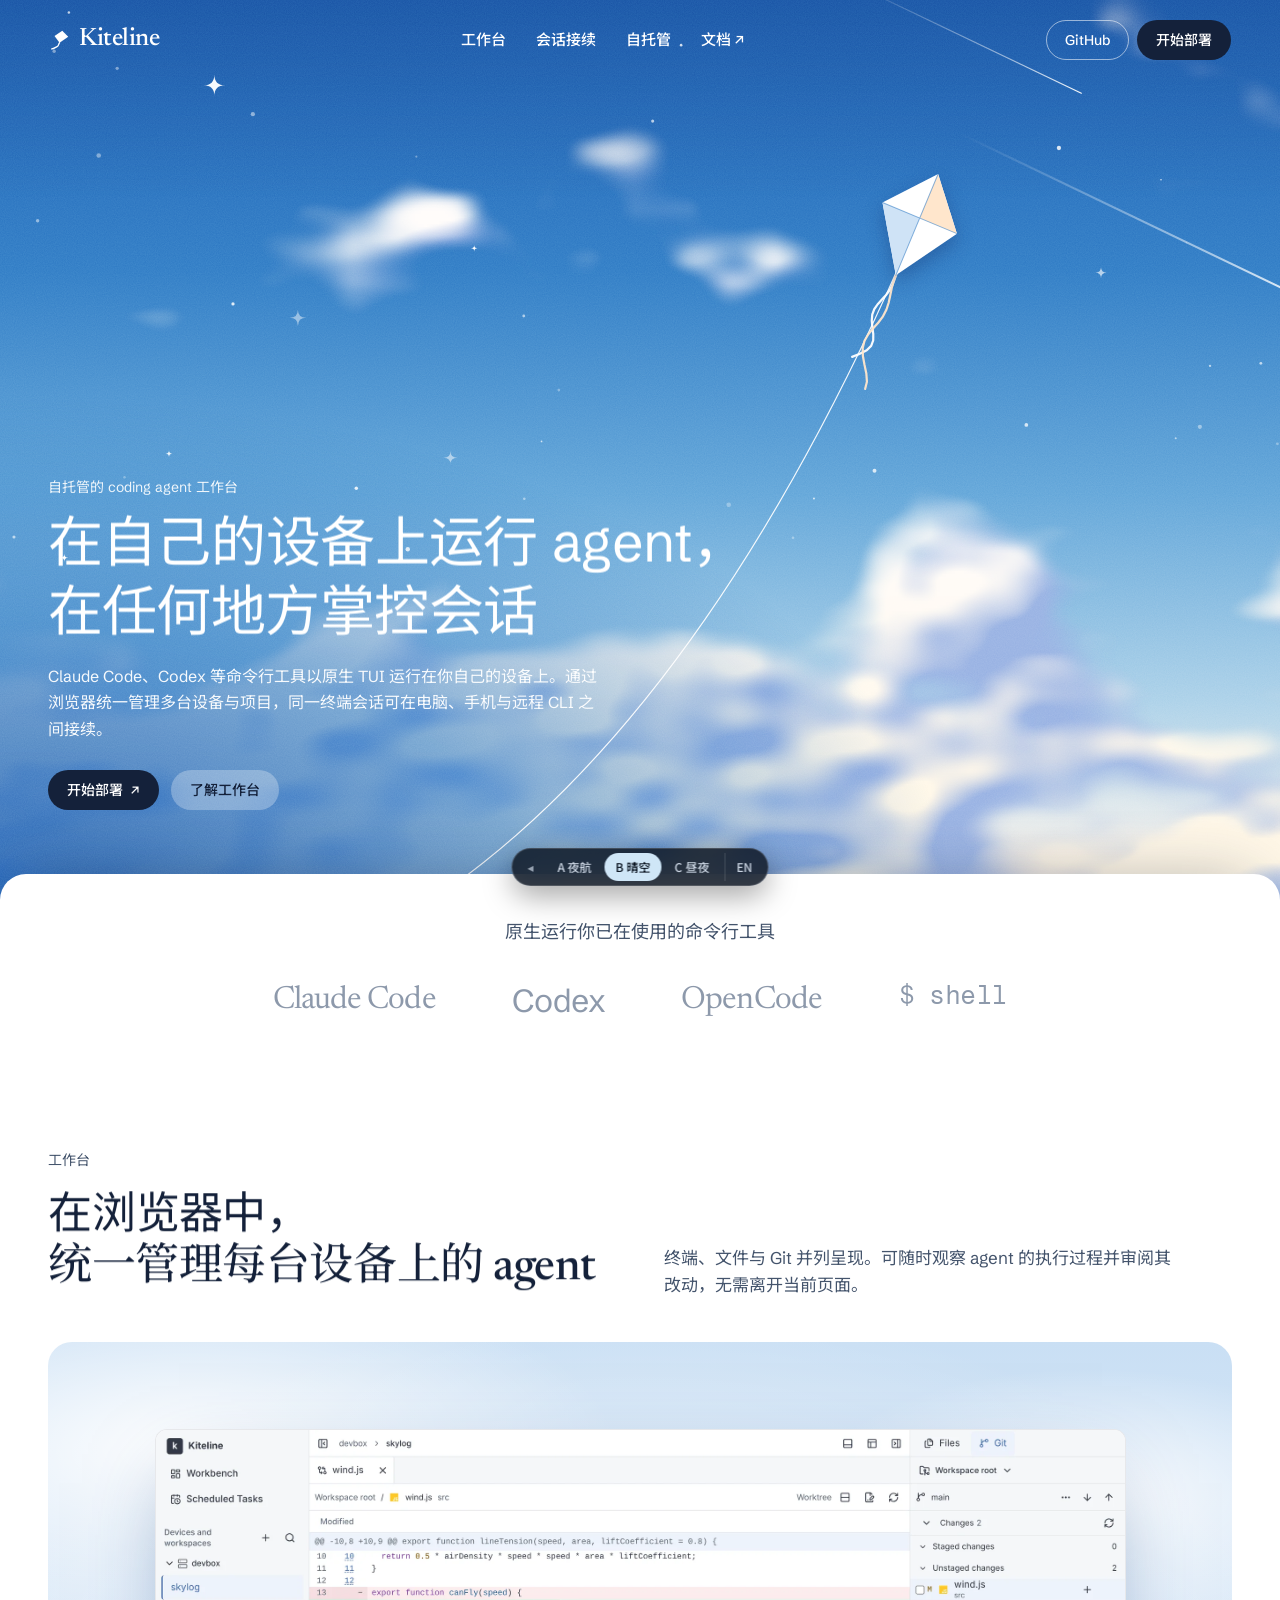
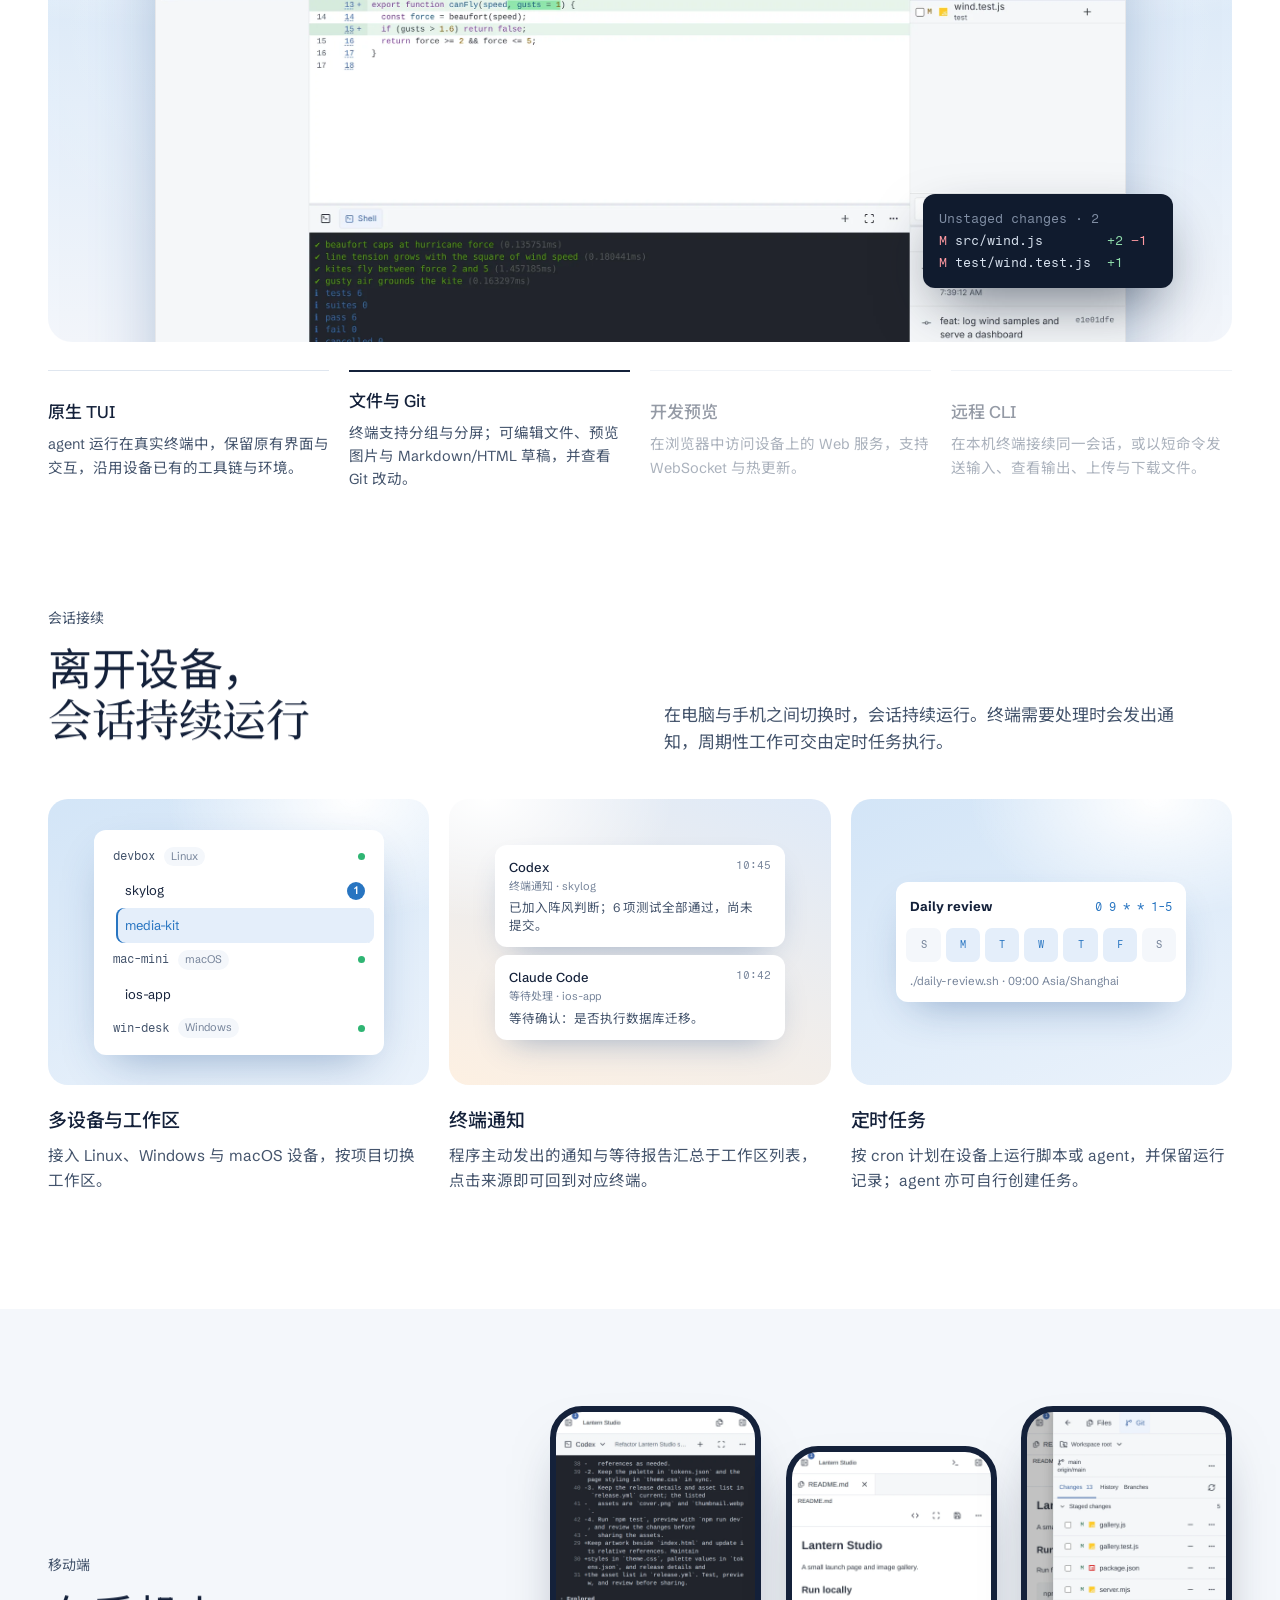
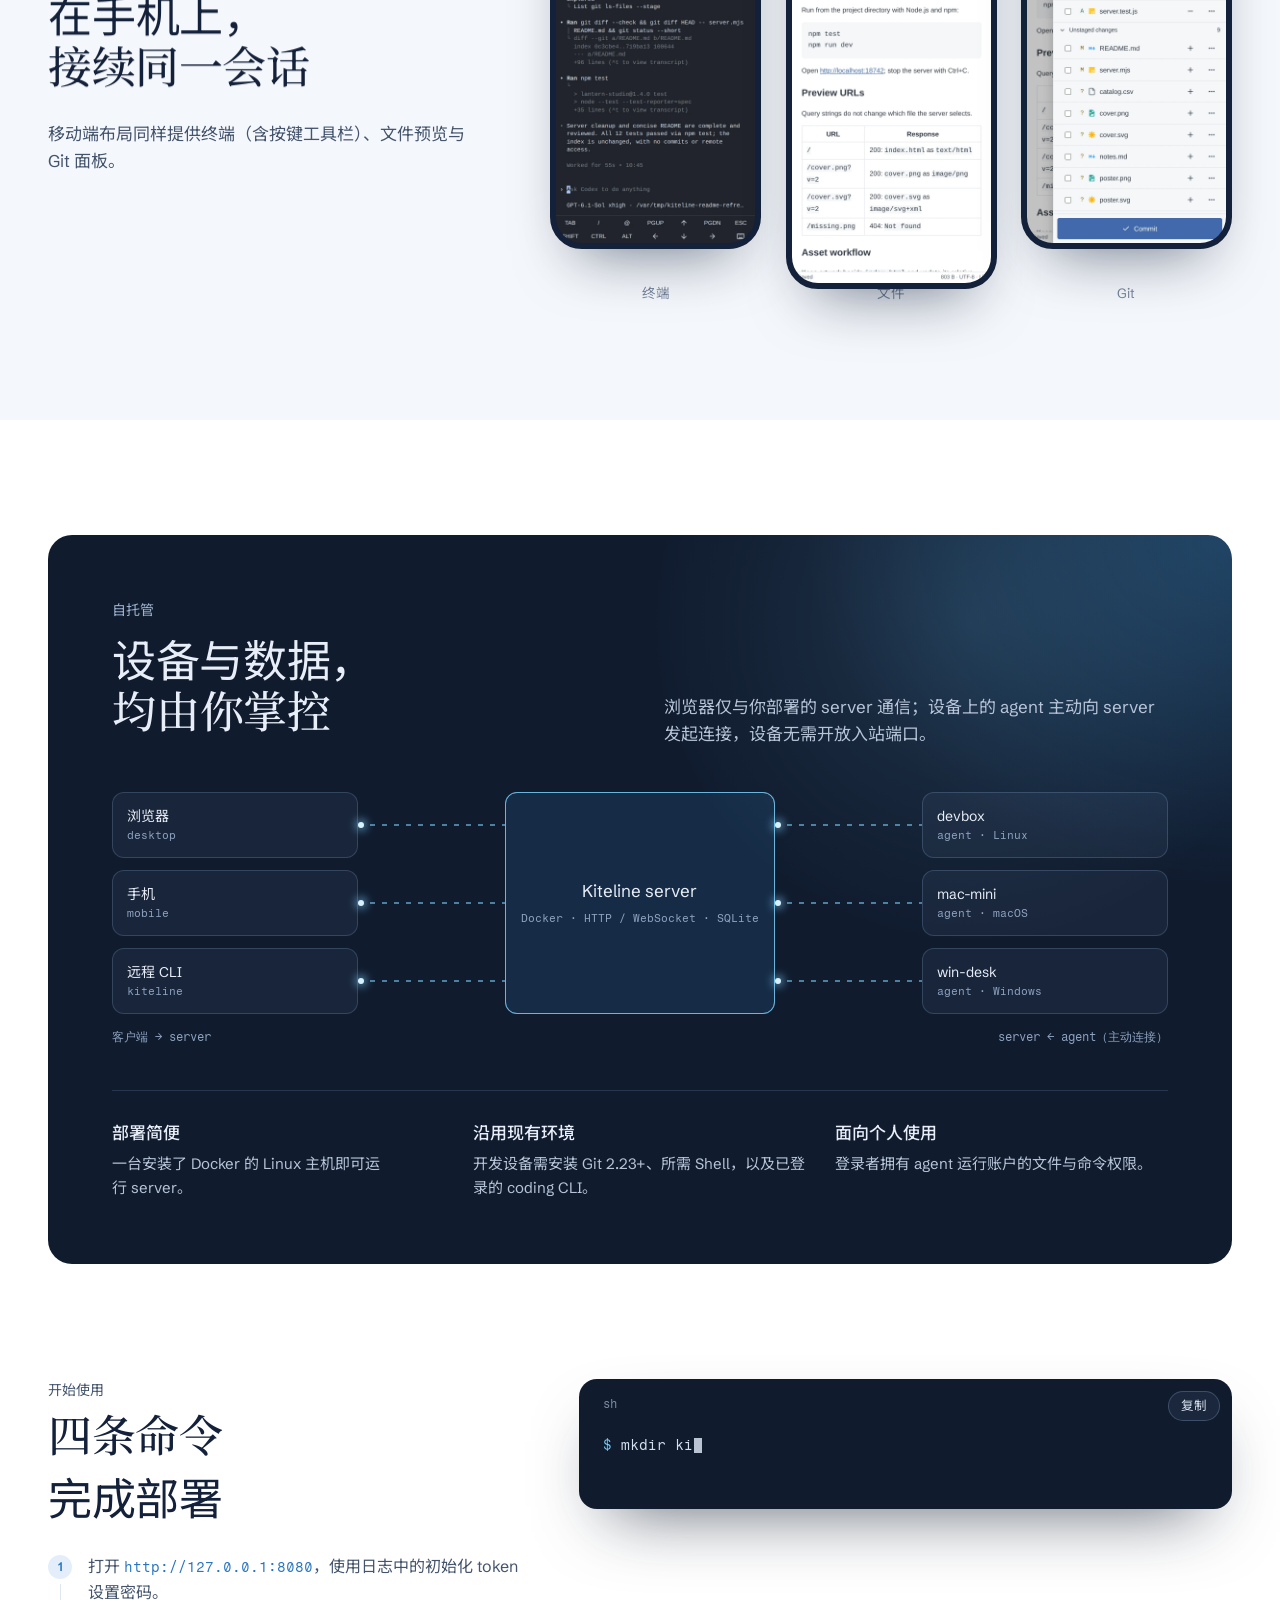
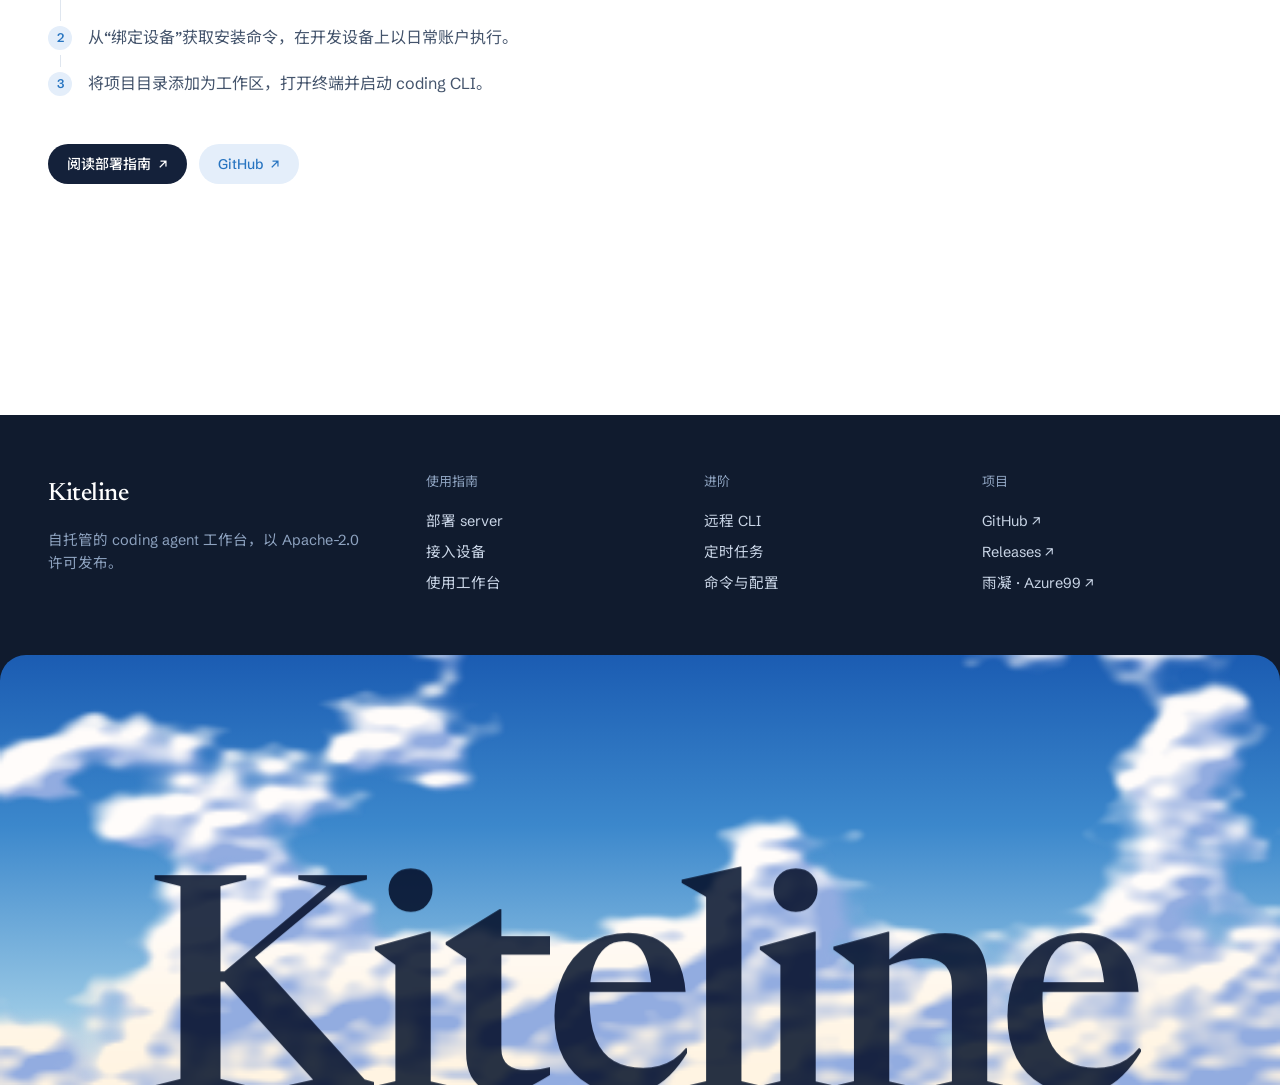
==== commit 31335831: "feat(site): refine sky and day homepage prototypes Rewrite the copy of the B and C prototypes in a f" ====
--- a/site/prototypes/b-sky.html
+++ b/site/prototypes/b-sky.html
@@ -4,7 +4,7 @@
     <meta charset="utf-8" />
     <meta name="viewport" content="width=device-width, initial-scale=1, viewport-fit=cover" />
     <title>Kiteline · 晴空</title>
-    <meta name="theme-color" content="#2a6fc0" />
+    <meta name="theme-color" content="#1b5cb2" />
     <link rel="preconnect" href="https://fonts.googleapis.com" />
     <link rel="preconnect" href="https://fonts.gstatic.com" crossorigin />
     <link
@@ -16,13 +16,11 @@
       /* Layout: a painted daytime sky with a kite on a line; a white sheet slides over it and carries the product. */
       :root {
         color-scheme: light;
-        --sky-top: #1f63b8;
+        --sky-top: #1b5cb2;
         --sky: #3b8ac4; /* rainng.com header */
         --sky-low: #97c3dd; /* rainng.com page background */
-        --haze: #e0e7ec;
         --blue: #2875c1; /* rainng.com navigation */
         --blue-soft: #e4eefa;
-        --blue-tint: #f1f6fc;
         --peach: #ffe6cc;
         --ink: #14213a;
         --ink-2: #44546c;
@@ -31,13 +29,13 @@
         --mist: #f4f7fb;
         --hair: #dfe6ef;
         --night: #101b2e;
-        --night-2: #18263d;
         --sans:
           "Schibsted Grotesk", "Noto Sans SC", "PingFang SC", "Microsoft YaHei", system-ui,
           sans-serif;
         --serif: "Newsreader", "Noto Serif SC", "Songti SC", Georgia, serif;
         --mono: "Fragment Mono", ui-monospace, "SFMono-Regular", Consolas, monospace;
         --wrap: 1224px;
+        --ease: cubic-bezier(0.2, 0.8, 0.2, 1);
       }
       html {
         background: var(--paper);
@@ -47,7 +45,7 @@
         color: var(--ink);
         font-family: var(--sans);
         font-size: 17px;
-        line-height: 1.55;
+        line-height: 1.6;
         overflow-x: hidden;
       }
       .wrap {
@@ -75,7 +73,7 @@
         line-height: 1.12;
       }
       :lang(zh-CN) h2 {
-        line-height: 1.28;
+        line-height: 1.3;
       }
       em {
         font-family: var(--serif);
@@ -85,6 +83,10 @@
       :lang(zh-CN) em {
         font-style: normal;
         font-weight: 500;
+      }
+      h2 em {
+        /* the second clause takes its own line, so the break never falls inside a word */
+        display: block;
       }
       .eyebrow {
         font-size: 14px;
@@ -107,25 +109,38 @@
         white-space: nowrap;
         cursor: pointer;
         transition:
-          transform 0.25s cubic-bezier(0.2, 0.8, 0.2, 1),
+          transform 0.35s var(--ease),
           background 0.25s,
-          box-shadow 0.25s;
+          box-shadow 0.35s;
       }
       .pill:hover {
-        transform: translateY(-1px);
+        transform: translateY(-2px);
+      }
+      .pill:active {
+        transform: translateY(0) scale(0.98);
+      }
+      .pill .arr {
+        display: inline-block;
+        transition: transform 0.35s var(--ease);
+      }
+      .pill:hover .arr {
+        transform: translate(2px, -2px);
       }
       .pill.dark {
         background: var(--ink);
         color: #fff;
       }
       .pill.dark:hover {
-        box-shadow: 0 10px 24px -8px rgba(20, 33, 58, 0.6);
+        box-shadow: 0 12px 26px -10px rgba(20, 33, 58, 0.65);
       }
       .pill.glass {
         background: rgba(255, 255, 255, 0.28);
         color: var(--ink);
         -webkit-backdrop-filter: blur(10px);
         backdrop-filter: blur(10px);
+      }
+      .pill.glass:hover {
+        background: rgba(255, 255, 255, 0.46);
       }
       .pill.line {
         border-color: rgba(20, 33, 58, 0.22);
@@ -144,7 +159,12 @@
         inset: 0 0 auto;
         z-index: 60;
         padding-top: calc(12px + env(safe-area-inset-top, 0px));
+        color: #fff;
         pointer-events: none;
+        transition: color 0.35s;
+      }
+      .nav.float {
+        color: var(--ink);
       }
       .nav-in {
         display: flex;
@@ -159,11 +179,11 @@
         border-radius: 999px;
         pointer-events: auto;
         transition:
-          max-width 0.5s cubic-bezier(0.2, 0.8, 0.2, 1),
+          max-width 0.6s var(--ease),
           background 0.35s,
           box-shadow 0.35s,
           border-color 0.35s,
-          padding 0.5s;
+          padding 0.6s var(--ease);
       }
       .nav.float .nav-in {
         max-width: 780px;
@@ -186,6 +206,11 @@
       .brand svg {
         width: 22px;
         height: 22px;
+        transition: transform 0.6s var(--ease);
+        transform-origin: 20% 90%;
+      }
+      .brand:hover svg {
+        transform: rotate(-10deg) translateY(-2px);
       }
       .links {
         display: flex;
@@ -194,10 +219,24 @@
         font-weight: 500;
       }
       .links a {
-        opacity: 0.86;
-      }
-      .links a:hover {
-        opacity: 1;
+        position: relative;
+        padding: 4px 0;
+      }
+      .links a::after {
+        content: "";
+        position: absolute;
+        left: 0;
+        right: 0;
+        bottom: 0;
+        height: 1px;
+        background: currentColor;
+        transform: scaleX(0);
+        transform-origin: right;
+        transition: transform 0.45s var(--ease);
+      }
+      .links a:hover::after {
+        transform: scaleX(1);
+        transform-origin: left;
       }
       .nav-cta {
         display: flex;
@@ -212,7 +251,15 @@
         height: min(100svh, 940px);
         min-height: 620px;
         overflow: hidden;
-        background: linear-gradient(180deg, var(--sky-top), var(--sky) 45%, var(--sky-low));
+        background: linear-gradient(
+          180deg,
+          rgb(27, 92, 178) 0%,
+          rgb(46, 122, 196) 30%,
+          rgb(96, 164, 216) 55%,
+          rgb(170, 208, 232) 78%,
+          rgb(232, 236, 236) 92%,
+          rgb(255, 232, 208) 100%
+        );
         color: #fff;
       }
       .hero canvas {
@@ -220,6 +267,10 @@
         inset: 0;
         width: 100%;
         height: 100%;
+      }
+      #sky {
+        transform-origin: 50% 100%;
+        will-change: transform;
       }
       .hero::before {
         /* blue wash so the copy keeps contrast over the cloud bank */
@@ -230,8 +281,8 @@
         background:
           radial-gradient(
             120% 90% at 0% 100%,
-            rgba(31, 99, 184, 0.92) 0%,
-            rgba(40, 117, 193, 0.62) 34%,
+            rgba(27, 92, 178, 0.94) 0%,
+            rgba(40, 117, 193, 0.64) 34%,
             transparent 62%
           ),
           linear-gradient(180deg, rgba(20, 60, 130, 0.28), transparent 22%);
@@ -263,19 +314,20 @@
         color: rgba(255, 255, 255, 0.9);
       }
       h1 {
+        max-width: 17em;
+        margin-top: 10px;
+        font-size: clamp(34px, 4.3vw, 58px);
+        line-height: 1.08;
+      }
+      :lang(zh-CN) h1 {
         max-width: 15em;
-        margin-top: 10px;
-        font-size: clamp(36px, 4.5vw, 60px);
-        line-height: 1.06;
-      }
-      :lang(zh-CN) h1 {
-        line-height: 1.22;
+        line-height: 1.24;
       }
       .hero-copy p {
-        max-width: 34em;
+        max-width: 35em;
         margin-top: 18px;
         font-size: clamp(16px, 1.25vw, 18px);
-        line-height: 1.6;
+        line-height: 1.65;
         color: rgba(255, 255, 255, 0.94);
       }
       .cta {
@@ -283,6 +335,17 @@
         flex-wrap: wrap;
         gap: 12px;
         margin-top: 28px;
+      }
+      /* load sequence: eyebrow, headline (split), paragraph, buttons */
+      .rise {
+        animation: rise 1s var(--ease) both;
+        animation-delay: var(--dl, 0s);
+      }
+      @keyframes rise {
+        from {
+          opacity: 0;
+          transform: translateY(18px);
+        }
       }
 
       /* ---------- sheet ---------- */
@@ -301,12 +364,11 @@
         opacity: 0;
         transform: translateY(26px);
         transition:
-          opacity 0.9s cubic-bezier(0.2, 0.7, 0.2, 1),
-          transform 0.9s cubic-bezier(0.2, 0.7, 0.2, 1);
+          opacity 1s var(--ease),
+          transform 1s var(--ease);
         transition-delay: var(--dl, 0s);
       }
-      .rv.in,
-      .no-js .rv {
+      .rv.in {
         opacity: 1;
         transform: none;
       }
@@ -333,6 +395,10 @@
       .runs li {
         font-size: clamp(22px, 2.6vw, 32px);
         letter-spacing: -0.03em;
+        transition: color 0.4s;
+      }
+      .runs li:hover {
+        color: var(--ink);
       }
       .runs li:nth-child(odd) {
         font-family: var(--serif);
@@ -357,9 +423,6 @@
       .head p {
         max-width: 30em;
         color: var(--ink-2);
-      }
-      .head .pill {
-        margin-top: 22px;
       }
 
       /* ---------- workbench panel with tabs ---------- */
@@ -378,6 +441,26 @@
           radial-gradient(70% 60% at 50% 115%, var(--peach) 0%, rgba(255, 230, 204, 0) 62%),
           linear-gradient(180deg, #c9dff4 0%, #e3eefa 60%, #f3f6fb 100%);
       }
+      .panel::before {
+        /* a slow drifting highlight, like light moving across a wall */
+        content: "";
+        position: absolute;
+        inset: -20% -40%;
+        background: radial-gradient(
+          30% 40% at 50% 50%,
+          rgba(255, 255, 255, 0.7),
+          rgba(255, 255, 255, 0)
+        );
+        animation: wander 26s ease-in-out infinite alternate;
+      }
+      @keyframes wander {
+        from {
+          transform: translate(-22%, -6%);
+        }
+        to {
+          transform: translate(24%, 10%);
+        }
+      }
       .pane {
         position: absolute;
         inset: 0;
@@ -385,10 +468,10 @@
         place-items: center;
         padding: 5.5% 9% 0;
         opacity: 0;
-        transform: translateY(18px) scale(0.985);
+        transform: translateY(26px) scale(0.975);
         transition:
-          opacity 0.6s,
-          transform 0.8s cubic-bezier(0.2, 0.8, 0.2, 1);
+          opacity 0.5s,
+          transform 0.9s var(--ease);
         pointer-events: none;
       }
       .pane.on {
@@ -396,8 +479,13 @@
         transform: none;
         pointer-events: auto;
       }
+      .lift {
+        /* scroll parallax lives here so it does not fight the tilt on .frame */
+        align-self: start;
+        width: 100%;
+        will-change: transform;
+      }
       .frame {
-        align-self: start;
         width: 100%;
         overflow: hidden;
         border: 1px solid rgba(20, 33, 58, 0.1);
@@ -406,17 +494,18 @@
         box-shadow:
           0 30px 80px -24px rgba(31, 78, 140, 0.5),
           0 2px 0 rgba(255, 255, 255, 0.8) inset;
+        will-change: transform;
       }
       .frame img {
         width: 100%;
         height: auto;
       }
       .float {
-        margin: 0;
         position: absolute;
         right: 5%;
         bottom: 9%;
         min-width: 250px;
+        margin: 0;
         padding: 14px 16px;
         border-radius: 12px;
         background: var(--night);
@@ -426,6 +515,16 @@
         line-height: 1.75;
         box-shadow: 0 24px 60px -16px rgba(16, 27, 46, 0.65);
         white-space: pre;
+        opacity: 0;
+        transform: translateY(18px) scale(0.96);
+        transition:
+          opacity 0.5s,
+          transform 0.8s var(--ease);
+      }
+      .pane.on .float {
+        opacity: 1;
+        transform: none;
+        transition-delay: 0.35s;
       }
       .float.menu {
         min-width: 190px;
@@ -443,8 +542,11 @@
         gap: 10px;
         padding: 7px 12px;
         border-radius: 8px;
-      }
-      .float.menu div:nth-child(2) {
+        transition:
+          background 0.4s,
+          color 0.4s;
+      }
+      .float.menu div.on {
         background: var(--blue-soft);
         color: var(--blue);
       }
@@ -578,7 +680,7 @@
         cursor: pointer;
         position: relative;
         opacity: 0.45;
-        transition: opacity 0.3s;
+        transition: opacity 0.4s;
       }
       .tab:hover {
         opacity: 0.8;
@@ -600,7 +702,8 @@
       .tab.on::before {
         animation: fill 7s linear forwards;
       }
-      .tabs:hover .tab.on::before {
+      .tabs:hover .tab.on::before,
+      .tabs.idle .tab.on::before {
         animation-play-state: paused;
       }
       @keyframes fill {
@@ -617,7 +720,7 @@
         display: block;
         margin-top: 8px;
         font-size: 14.5px;
-        line-height: 1.55;
+        line-height: 1.6;
         color: var(--ink-2);
       }
 
@@ -637,15 +740,17 @@
         background:
           radial-gradient(70% 60% at 80% 0%, #fff 0%, rgba(255, 255, 255, 0) 70%),
           linear-gradient(160deg, #d3e5f7, #eaf2fb);
-        transition: transform 0.6s cubic-bezier(0.2, 0.8, 0.2, 1);
       }
       .vig:nth-child(2) .vig-art {
         background:
           radial-gradient(70% 60% at 10% 0%, #fff 0%, rgba(255, 255, 255, 0) 70%),
           linear-gradient(200deg, #dfeaf8, #fdf0e2);
       }
-      .vig:hover .vig-art {
-        transform: translateY(-4px);
+      .vig .mini {
+        transition: transform 0.7s var(--ease);
+      }
+      .vig:hover .mini {
+        transform: translateY(-6px) scale(1.015);
       }
       .vig h3 {
         margin-top: 20px;
@@ -688,6 +793,10 @@
       }
       .row.ws {
         margin-left: 12px;
+        transition:
+          background 0.5s,
+          color 0.5s,
+          box-shadow 0.5s;
       }
       .row.ws.on {
         background: var(--blue-soft);
@@ -729,7 +838,7 @@
         border-radius: 12px;
         background: #fff;
         box-shadow: 0 14px 34px -16px rgba(31, 78, 140, 0.45);
-        animation: drop 7s cubic-bezier(0.2, 0.9, 0.2, 1) infinite;
+        animation: drop 7s var(--ease) infinite;
       }
       .mini.stack .toast:nth-child(2) {
         animation-delay: 1.4s;
@@ -829,6 +938,7 @@
       /* ---------- phones ---------- */
       .pocket {
         background: var(--mist);
+        overflow: hidden;
       }
       .pocket .wrap {
         display: grid;
@@ -846,20 +956,30 @@
         grid-template-columns: repeat(3, minmax(0, 1fr));
         gap: clamp(10px, 2vw, 24px);
       }
+      .par {
+        will-change: transform;
+      }
       .phone {
+        margin: 0;
         overflow: hidden;
         border: 6px solid var(--ink);
         border-radius: clamp(18px, 2.6vw, 32px);
         background: var(--ink);
         box-shadow: 0 30px 60px -28px rgba(20, 33, 58, 0.6);
-        will-change: transform;
+        opacity: 0;
+        transform: translateY(60px) rotate(var(--r, 0deg));
+        transition:
+          opacity 1s var(--ease),
+          transform 1.2s var(--ease);
+        transition-delay: calc(var(--n) * 0.12s);
+      }
+      .phones.in .phone {
+        opacity: 1;
+        transform: none;
       }
       .phone img {
         width: 100%;
         height: auto;
-      }
-      .phone figcaption {
-        display: none;
       }
       .caps {
         display: grid;
@@ -873,15 +993,32 @@
 
       /* ---------- self-hosted (night panel) ---------- */
       .own {
-        padding-block: 0;
+        padding-block: clamp(64px, 9vw, 120px) 0;
       }
       .night {
+        position: relative;
+        overflow: hidden;
         padding: clamp(28px, 5vw, 64px);
         border-radius: 24px;
         background:
           radial-gradient(60% 80% at 100% 0%, rgba(59, 138, 196, 0.35), transparent 60%),
           var(--night);
         color: #e8eef7;
+      }
+      .night::before {
+        /* a soft light that follows the pointer */
+        content: "";
+        position: absolute;
+        inset: 0;
+        background: radial-gradient(
+          520px circle at var(--mx, 78%) var(--my, 12%),
+          rgba(127, 211, 255, 0.13),
+          transparent 62%
+        );
+        pointer-events: none;
+      }
+      .night > * {
+        position: relative;
       }
       .night .eyebrow {
         color: #9fb4d0;
@@ -904,6 +1041,13 @@
         border: 1px solid rgba(160, 195, 240, 0.2);
         border-radius: 12px;
         background: rgba(160, 195, 240, 0.06);
+        transition:
+          border-color 0.4s,
+          background 0.4s;
+      }
+      .node:hover {
+        border-color: rgba(160, 195, 240, 0.45);
+        background: rgba(160, 195, 240, 0.1);
       }
       .node small {
         display: block;
@@ -912,6 +1056,7 @@
         color: #8ea3c0;
       }
       .node.server {
+        position: relative;
         grid-column: 3;
         grid-row: 1 / span 3;
         align-self: stretch;
@@ -923,19 +1068,77 @@
         text-align: center;
         font-size: 17px;
       }
+      .node.server::after {
+        content: "";
+        position: absolute;
+        inset: -1px;
+        border: 1px solid rgba(127, 211, 255, 0.6);
+        border-radius: 12px;
+        animation: halo 3s ease-out infinite;
+        pointer-events: none;
+      }
+      @keyframes halo {
+        0% {
+          opacity: 0.9;
+          transform: scale(1);
+        }
+        100% {
+          opacity: 0;
+          transform: scale(1.06, 1.1);
+        }
+      }
       .wire {
+        position: relative;
         height: 2px;
-        background: repeating-linear-gradient(90deg, #7fd3ff 0 6px, transparent 6px 14px);
-        background-size: 14px 2px;
-        animation: flow 0.9s linear infinite;
-        opacity: 0.8;
-      }
-      .wire.rev {
-        animation-direction: reverse;
-      }
-      @keyframes flow {
-        to {
-          background-position: 14px 0;
+        background: repeating-linear-gradient(
+          90deg,
+          rgba(127, 211, 255, 0.55) 0 5px,
+          transparent 5px 12px
+        );
+      }
+      .wire::after {
+        /* a packet travelling in the direction the connection is opened */
+        content: "";
+        position: absolute;
+        top: -2px;
+        left: 0;
+        width: 6px;
+        height: 6px;
+        border-radius: 50%;
+        background: #d7f1ff;
+        box-shadow: 0 0 10px 2px rgba(127, 211, 255, 0.8);
+        animation: packet 2.6s cubic-bezier(0.5, 0, 0.4, 1) infinite;
+        animation-delay: var(--pd, 0s);
+      }
+      .wire.rev::after {
+        animation-name: packet-rev;
+      }
+      @keyframes packet {
+        0% {
+          left: 0;
+          opacity: 0;
+        }
+        12%,
+        86% {
+          opacity: 1;
+        }
+        100% {
+          left: calc(100% - 6px);
+          opacity: 0;
+        }
+      }
+      @keyframes packet-rev {
+        0% {
+          left: calc(100% - 6px);
+          opacity: 0;
+        }
+        12%,
+        86% {
+          opacity: 1;
+        }
+        100% {
+          left: 0;
+          opacity: 0;
         }
       }
       .topo-cap {
@@ -979,16 +1182,16 @@
       .start .wrap > * {
         min-width: 0;
       }
-      .steps code {
-        font-family: var(--mono);
-        font-size: 0.86em;
-        color: var(--blue);
-      }
       .steps {
         margin: 26px 0 0;
         padding: 0;
         list-style: none;
         counter-reset: step;
+      }
+      .steps code {
+        font-family: var(--mono);
+        font-size: 0.86em;
+        color: var(--blue);
       }
       .steps li {
         position: relative;
@@ -996,6 +1199,16 @@
         color: var(--ink-2);
         font-size: 16px;
         counter-increment: step;
+        opacity: 0;
+        transform: translateX(-12px);
+        transition:
+          opacity 0.8s var(--ease),
+          transform 0.8s var(--ease);
+        transition-delay: calc(var(--n) * 0.14s + 0.2s);
+      }
+      .rv.in .steps li {
+        opacity: 1;
+        transform: none;
       }
       .steps li::before {
         content: counter(step);
@@ -1029,6 +1242,7 @@
         box-shadow: 0 30px 70px -30px rgba(16, 27, 46, 0.7);
       }
       .code pre {
+        min-height: 9.6em;
         margin: 0;
         padding: 54px 24px 26px;
         overflow-x: auto;
@@ -1051,6 +1265,10 @@
         color: #d7e1ee;
         font-size: 12.5px;
         cursor: pointer;
+        transition: background 0.3s;
+      }
+      .code button:hover {
+        background: rgba(160, 195, 240, 0.2);
       }
       .code::before {
         content: "sh";
@@ -1082,12 +1300,17 @@
         font-weight: 400;
         color: #8ea3c0;
       }
-      .foot-links a {
+      .foot-links div > a {
         display: block;
+        width: fit-content;
         padding: 4px 0;
-      }
-      .foot-links a:hover {
+        transition:
+          color 0.3s,
+          transform 0.4s var(--ease);
+      }
+      .foot-links div > a:hover {
         color: #fff;
+        transform: translateX(4px);
       }
       .foot-links p {
         max-width: 22em;
@@ -1098,7 +1321,13 @@
         height: clamp(220px, 34vw, 430px);
         overflow: hidden;
         border-radius: 26px 26px 0 0;
-        background: linear-gradient(180deg, var(--sky-top), var(--sky-low));
+        background: linear-gradient(
+          180deg,
+          rgb(27, 92, 178) 0%,
+          rgb(60, 136, 204) 40%,
+          rgb(150, 198, 228) 82%,
+          rgb(236, 236, 232) 100%
+        );
       }
       .foot-sky canvas {
         position: absolute;
@@ -1107,6 +1336,7 @@
         height: 100%;
       }
       .wordmark {
+        --stagger: 60ms;
         position: absolute;
         inset: auto 0 -0.16em;
         font-family: var(--serif);
@@ -1118,6 +1348,11 @@
         text-align: center;
         mix-blend-mode: multiply;
         opacity: 0.92;
+        will-change: transform;
+      }
+      .wordmark .sw {
+        padding: 0.2em 0.02em 0.3em;
+        margin: -0.2em -0.02em -0.3em;
       }
 
       /* ---------- small screens ---------- */
@@ -1193,15 +1428,21 @@
         }
       }
       @media (prefers-reduced-motion: reduce) {
-        .rv {
+        .rv,
+        .phone,
+        .steps li,
+        .float {
           opacity: 1;
           transform: none;
           transition: none;
         }
-        .wire,
+        .rise,
         .week i.run,
         .mini.stack .toast,
-        .live::before {
+        .live::before,
+        .wire::after,
+        .node.server::after,
+        .panel::before {
           animation: none;
         }
       }
@@ -1224,8 +1465,8 @@
         </a>
         <nav class="links">
           <a href="#workbench" data-en="Workbench">工作台</a>
-          <a href="#everywhere" data-en="Everywhere">多端接续</a>
-          <a href="#own" data-en="Self-hosted">自托管</a>
+          <a href="#everywhere" data-en="Continuity">会话接续</a>
+          <a href="#own" data-en="Self-hosting">自托管</a>
           <a
             href="https://github.com/Azure99/kiteline/blob/main/docs/guide/usage.md"
             data-en="Docs ↗"
@@ -1234,7 +1475,7 @@
         </nav>
         <div class="nav-cta">
           <a class="pill line" href="https://github.com/Azure99/kiteline">GitHub</a>
-          <a class="pill dark" href="#start" data-en="Deploy">开始部署</a>
+          <a class="pill dark" href="#start" data-en="Get started">开始部署</a>
         </div>
       </div>
     </header>
@@ -1244,20 +1485,35 @@
       <canvas id="kite" aria-hidden="true"></canvas>
       <div class="hero-copy" id="heroCopy">
         <div class="wrap">
-          <div class="eyebrow" data-en="A self-hosted workbench for coding agents">
+          <div
+            class="eyebrow rise"
+            style="--dl: 0.2s"
+            data-en="A self-hosted workbench for coding agents"
+          >
             自托管的 coding agent 工作台
           </div>
-          <h1 data-en="Let your agents fly. You hold the line.">放 agent 去飞，线握在你手里</h1>
+          <h1
+            class="sp"
+            id="heroTitle"
+            data-en="Run agents on your own machines. Stay in control from anywhere."
+          >
+            <span class="nb">在自己的设备上</span><span class="nb">运行 agent，</span
+            ><span class="nb">在任何地方</span><span class="nb">掌控会话</span>
+          </h1>
           <p
-            data-en="Claude Code and Codex run as native TUIs on your own machines. Manage every device and project from a browser, and pick the same session up on a computer, a phone, or a remote CLI."
+            class="rise"
+            style="--dl: 0.9s"
+            data-en="Claude Code, Codex and other command-line tools run as native TUIs on devices you own. Manage multiple devices and projects from a browser, and continue the same terminal session across a computer, a phone and a remote CLI."
           >
-            Claude Code、Codex 以原生 TUI
-            运行在你自己的设备上。在浏览器里管理多台设备和项目，同一个会话可以在电脑、手机与远程 CLI
-            之间接续。
+            Claude Code、Codex 等命令行工具以原生 TUI
+            运行在你自己的设备上。通过浏览器统一管理多台设备与项目，同一终端会话可在电脑、手机与远程
+            CLI 之间接续。
           </p>
-          <div class="cta">
-            <a class="pill dark" href="#start" data-en="Deploy it">开始部署</a>
-            <a class="pill glass" href="#workbench" data-en="See the workbench">看看工作台</a>
+          <div class="cta rise" style="--dl: 1.1s">
+            <a class="pill dark" href="#start"
+              ><span data-en="Get started">开始部署</span> <span class="arr">↗</span></a
+            >
+            <a class="pill glass" href="#workbench" data-en="Explore the workbench">了解工作台</a>
           </div>
         </div>
       </div>
@@ -1266,7 +1522,9 @@
     <main class="sheet">
       <section class="runs">
         <div class="wrap rv">
-          <p data-en="Runs the CLIs you already use, as they are">你已经在用的 CLI，原样运行</p>
+          <p data-en="Runs the command-line tools you already use, unmodified">
+            原生运行你已在使用的命令行工具
+          </p>
           <ul>
             <li>Claude Code</li>
             <li>Codex</li>
@@ -1278,94 +1536,104 @@
 
       <section id="workbench">
         <div class="wrap">
-          <div class="head rv">
+          <div class="head">
             <div>
-              <div class="eyebrow" data-en="The workbench">工作台</div>
-              <h2 data-en="Every agent on every machine, <em>in one browser tab</em>">
-                每台设备上的 agent，<em>都在一个浏览器标签里</em>
+              <div class="eyebrow rv" data-en="Workbench">工作台</div>
+              <h2 class="sp" data-en="Every agent on every device, <em>managed in one place</em>">
+                在浏览器中，<em
+                  ><span class="nb">统一管理</span><span class="nb">每台设备上的 agent</span></em
+                >
               </h2>
             </div>
-            <div>
+            <div class="rv" style="--dl: 0.15s">
               <p
-                data-en="Terminals, files and Git sit side by side, so you can watch an agent work and check what it changed without leaving the page."
+                data-en="Terminals, files and Git are presented side by side. Follow an agent as it works and review its changes at any point, without leaving the page."
               >
-                终端、文件和 Git 并排放在一起。看 agent
-                干活，顺手检查它改了什么，都不用离开这个页面。
+                终端、文件与 Git 并列呈现。可随时观察 agent
+                的执行过程并审阅其改动，无需离开当前页面。
               </p>
             </div>
           </div>
 
           <div class="panel rv" id="panel">
             <div class="pane on">
-              <div class="frame">
-                <img
-                  src="assets/readme-desktop.webp"
-                  width="1600"
-                  height="900"
-                  alt="Kiteline 工作台：左侧 Codex 原生 TUI，中间 Git diff，右侧文件树"
-                />
+              <div class="lift">
+                <div class="frame">
+                  <img
+                    src="assets/readme-desktop.webp"
+                    width="1600"
+                    height="900"
+                    alt="Kiteline 工作台：左侧为 Codex 原生 TUI，中间为 Git diff，右侧为文件树"
+                  />
+                </div>
               </div>
-              <div class="float menu" aria-hidden="true">
+              <div class="float menu" id="menu" aria-hidden="true">
                 <div><i></i>Shell</div>
-                <div><i></i>Claude Code</div>
+                <div class="on"><i></i>Claude Code</div>
                 <div><i></i>Codex</div>
                 <div><i></i>OpenCode</div>
               </div>
             </div>
             <div class="pane">
-              <div class="frame">
-                <img
-                  src="assets/desk-light.webp"
-                  width="2200"
-                  height="1375"
-                  loading="lazy"
-                  alt="Kiteline 工作台：wind.js 的 diff、刚跑完测试的终端和 Git 面板"
-                />
+              <div class="lift">
+                <div class="frame">
+                  <img
+                    src="assets/desk-light.webp"
+                    width="2200"
+                    height="1375"
+                    loading="lazy"
+                    alt="Kiteline 工作台：wind.js 的 diff、完成测试的终端与 Git 面板"
+                  />
+                </div>
               </div>
               <pre class="float" aria-hidden="true"><span class="m">Unstaged changes · 2</span>
 <span class="bd">M</span> src/wind.js        <span class="ok">+2</span> <span class="bd">−1</span>
 <span class="bd">M</span> test/wind.test.js  <span class="ok">+1</span></pre>
             </div>
             <div class="pane">
-              <div class="frame browser" aria-hidden="true">
-                <div class="browser-bar">
-                  <span>desk.example<b>/proxy/devbox/4173/</b></span>
-                  <div class="live">WebSocket</div>
-                </div>
-                <div class="browser-page">
-                  <div>
-                    <h3>skylog</h3>
-                    <div class="gauge"><span id="wind">4.2</span> <small>m/s</small></div>
-                    <dl>
-                      <dt>Beaufort</dt>
-                      <dd id="force">force 3 · fly</dd>
-                      <dt>Line tension</dt>
-                      <dd id="tension">13.8 N</dd>
-                    </dl>
+              <div class="lift">
+                <div class="frame browser" aria-hidden="true">
+                  <div class="browser-bar">
+                    <span>desk.example<b>/proxy/devbox/4173/</b></span>
+                    <div class="live">WebSocket</div>
                   </div>
-                  <svg class="spark" viewBox="0 0 300 120" fill="none">
-                    <path id="sparkArea" fill="rgba(40,117,193,.12)" />
-                    <path
-                      id="sparkLine"
-                      stroke="#2875c1"
-                      stroke-width="2"
-                      stroke-linejoin="round"
-                    />
-                  </svg>
+                  <div class="browser-page">
+                    <div>
+                      <h3>skylog</h3>
+                      <div class="gauge"><span id="wind">4.2</span> <small>m/s</small></div>
+                      <dl>
+                        <dt>Beaufort</dt>
+                        <dd id="force">force 3 · fly</dd>
+                        <dt>Line tension</dt>
+                        <dd id="tension">13.8 N</dd>
+                      </dl>
+                    </div>
+                    <svg class="spark" viewBox="0 0 300 120" fill="none">
+                      <path id="sparkArea" fill="rgba(40,117,193,.12)" />
+                      <path
+                        id="sparkLine"
+                        stroke="#2875c1"
+                        stroke-width="2"
+                        stroke-linejoin="round"
+                      />
+                    </svg>
+                  </div>
                 </div>
               </div>
               <pre class="float" aria-hidden="true"><span class="c">$</span> npm start
 skylog on http://127.0.0.1:4173</pre>
             </div>
             <div class="pane">
-              <div class="frame">
-                <img
-                  src="assets/term-dark.webp"
-                  width="2200"
-                  height="1375"
-                  loading="lazy"
-                  alt="Kiteline 深色界面中的全屏终端"
-                />
+              <div class="lift">
+                <div class="frame">
+                  <img
+                    src="assets/term-dark.webp"
+                    width="2200"
+                    height="1375"
+                    loading="lazy"
+                    alt="Kiteline 深色界面中的全屏终端"
+                  />
+                </div>
               </div>
               <pre
                 class="float"
@@ -1376,33 +1644,34 @@
             </div>
           </div>
 
-          <div class="tabs rv" id="tabs" role="tablist">
+          <div class="tabs rv idle" id="tabs" role="tablist">
             <button class="tab on" type="button" role="tab">
               <b data-en="Native TUI">原生 TUI</b>
               <span
-                data-en="Agents run in a real terminal with their own interface, using the toolchain already on the machine."
-                >agent 运行在真实终端里，保留原有的界面与交互，沿用设备已有的工具链。</span
+                data-en="Agents run in a real terminal and keep their own interface and interaction, using the toolchain and environment already on the device."
+                >agent 运行在真实终端中，保留原有界面与交互，沿用设备已有的工具链与环境。</span
               >
             </button>
             <button class="tab" type="button" role="tab">
               <b data-en="Files and Git">文件与 Git</b>
               <span
-                data-en="Split terminals, edit files, preview images and Markdown, and review every diff."
-                >终端分组分屏，编辑文件，预览图片与 Markdown，逐行查看改动。</span
+                data-en="Group and split terminals, edit files, preview images and Markdown or HTML drafts, and review Git changes."
+                >终端支持分组与分屏；可编辑文件、预览图片与 Markdown/HTML 草稿，并查看 Git
+                改动。</span
               >
             </button>
             <button class="tab" type="button" role="tab">
-              <b data-en="Dev preview">开发预览</b>
+              <b data-en="Development preview">开发预览</b>
               <span
-                data-en="Open the web service running on a device in your browser, WebSocket and hot reload included."
-                >在浏览器里访问设备上的 Web 服务，支持 WebSocket 与热更新。</span
+                data-en="Access web services running on a device from your browser, with WebSocket and hot reload supported."
+                >在浏览器中访问设备上的 Web 服务，支持 WebSocket 与热更新。</span
               >
             </button>
             <button class="tab" type="button" role="tab">
               <b data-en="Remote CLI">远程 CLI</b>
               <span
-                data-en="Attach from your own terminal, or send input and read output with short commands."
-                >在本机终端接续同一个会话，或用短命令发送输入、查看输出。</span
+                data-en="Continue the same session from a local terminal, or use short commands to send input, read output and transfer files."
+                >在本机终端接续同一会话，或以短命令发送输入、查看输出、上传与下载文件。</span
               >
             </button>
           </div>
@@ -1411,23 +1680,25 @@
 
       <section id="everywhere" style="padding-top: 0">
         <div class="wrap">
-          <div class="head rv">
+          <div class="head">
             <div>
-              <div class="eyebrow" data-en="Sessions that outlast you">比你更持久的会话</div>
-              <h2 data-en="Walk away. <em>It keeps flying.</em>">你走开，<em>它接着飞</em></h2>
+              <div class="eyebrow rv" data-en="Continuity">会话接续</div>
+              <h2 class="sp" data-en="Leave the device. <em>The session continues.</em>">
+                离开设备，<em>会话持续运行</em>
+              </h2>
             </div>
-            <div>
+            <div class="rv" style="--dl: 0.15s">
               <p
-                data-en="Switch computers or pick up your phone and the session carries on. You hear about it when a terminal needs you, and the routine work runs on a schedule."
+                data-en="Sessions keep running when you switch between a computer and a phone. Terminals notify you when they need attention, and recurring work can be handed to scheduled tasks."
               >
-                换一台电脑或拿起手机，会话继续运行。终端需要你时会通知你，例行的事交给定时任务。
+                在电脑与手机之间切换时，会话持续运行。终端需要处理时会发出通知，周期性工作可交由定时任务执行。
               </p>
             </div>
           </div>
           <div class="trio">
             <article class="vig rv">
               <div class="vig-art" aria-hidden="true">
-                <div class="mini">
+                <div class="mini" id="workspaces">
                   <div class="row dev">devbox <span class="os">Linux</span></div>
                   <div class="row ws on">skylog <span class="badge">1</span></div>
                   <div class="row ws">media-kit</div>
@@ -1438,36 +1709,38 @@
               </div>
               <h3 data-en="Devices and workspaces">多设备与工作区</h3>
               <p
-                data-en="Connect Linux, Windows and macOS machines and switch workspaces by project."
+                data-en="Connect Linux, Windows and macOS devices, and switch workspaces by project."
               >
-                接入 Linux、Windows 和 macOS 设备，按项目切换工作区。
+                接入 Linux、Windows 与 macOS 设备，按项目切换工作区。
               </p>
             </article>
-            <article class="vig rv" style="--dl: 0.08s">
+            <article class="vig rv" style="--dl: 0.1s">
               <div class="vig-art" aria-hidden="true">
                 <div class="mini stack">
                   <div class="toast">
                     <b>Codex <time>10:45</time></b>
                     <small data-en="Terminal notification · skylog">终端通知 · skylog</small>
-                    <p data-en="Gust handling is in. All 6 tests pass, nothing committed.">
-                      阵风判断已加入，6 项测试全部通过，尚未提交。
+                    <p data-en="Gust handling added. All 6 tests pass; nothing committed yet.">
+                      已加入阵风判断；6 项测试全部通过，尚未提交。
                     </p>
                   </div>
                   <div class="toast">
                     <b>Claude Code <time>10:42</time></b>
-                    <small data-en="Waiting · ios-app">等待中 · ios-app</small>
-                    <p data-en="Approve running the migration?">是否运行数据库迁移？</p>
+                    <small data-en="Waiting · ios-app">等待处理 · ios-app</small>
+                    <p data-en="Awaiting confirmation to run the database migration.">
+                      等待确认：是否执行数据库迁移。
+                    </p>
                   </div>
                 </div>
               </div>
               <h3 data-en="Terminal notifications">终端通知</h3>
               <p
-                data-en="Notifications and waiting reports collect in the workspace list. One click returns to the terminal that sent them."
+                data-en="Notifications and waiting reports issued by programs appear in the workspace list. Select the source to return to its terminal."
               >
-                程序发出的通知与等待报告汇总在工作区列表，点击来源回到对应终端。
+                程序主动发出的通知与等待报告汇总于工作区列表，点击来源即可回到对应终端。
               </p>
             </article>
-            <article class="vig rv" style="--dl: 0.16s">
+            <article class="vig rv" style="--dl: 0.2s">
               <div class="vig-art" aria-hidden="true">
                 <div class="mini">
                   <div class="cron"><b>Daily review</b><code>0 9 * * 1-5</code></div>
@@ -1481,9 +1754,9 @@
               </div>
               <h3 data-en="Scheduled tasks">定时任务</h3>
               <p
-                data-en="Run scripts or agents on a cron plan and keep the run history. Agents can create tasks themselves."
+                data-en="Run scripts or agents on a device according to a cron schedule, with run history retained. Agents can also create tasks themselves."
               >
-                按 cron 计划在设备上运行脚本或 agent，并保留运行记录；agent 也可以自行创建任务。
+                按 cron 计划在设备上运行脚本或 agent，并保留运行记录；agent 亦可自行创建任务。
               </p>
             </article>
           </div>
@@ -1492,68 +1765,82 @@
 
       <section class="pocket">
         <div class="wrap">
-          <div class="rv">
-            <div class="eyebrow" data-en="On your phone">手机上</div>
-            <h2 style="margin-top: 12px" data-en="The same session, <em>in your pocket</em>">
-              同一个会话，<em>装进口袋</em>
+          <div>
+            <div class="eyebrow rv" data-en="Mobile">移动端</div>
+            <h2
+              class="sp"
+              style="margin-top: 12px"
+              data-en="The same session, <em>continued on your phone</em>"
+            >
+              在手机上，<em>接续同一会话</em>
             </h2>
             <p
-              data-en="The mobile layout is the full workbench: a terminal with a key toolbar, file previews and the Git panel."
+              class="rv"
+              style="--dl: 0.15s"
+              data-en="The mobile layout provides the terminal with a key toolbar, file previews and the Git panel."
             >
-              手机布局是完整的工作台：带按键工具栏的终端、文件预览和 Git 面板都在。
+              移动端布局同样提供终端（含按键工具栏）、文件预览与 Git 面板。
             </p>
           </div>
-          <div class="rv" style="--dl: 0.1s">
+          <div>
             <div class="phones" id="phones">
-              <figure class="phone" style="margin: 0">
-                <img
-                  src="assets/readme-mobile-terminal.webp"
-                  width="828"
-                  height="1792"
-                  loading="lazy"
-                  alt="手机端接续同一个 Codex 会话，下方是移动终端工具栏"
-                />
-              </figure>
-              <figure class="phone" style="margin: 0">
-                <img
-                  src="assets/readme-mobile-files.webp"
-                  width="828"
-                  height="1792"
-                  loading="lazy"
-                  alt="手机端预览项目的 README.md"
-                />
-              </figure>
-              <figure class="phone" style="margin: 0">
-                <img
-                  src="assets/readme-mobile-git.webp"
-                  width="828"
-                  height="1792"
-                  loading="lazy"
-                  alt="手机端 Git 面板显示工作区与暂存区修改"
-                />
-              </figure>
+              <div class="par">
+                <figure class="phone" style="--n: 0; --r: -3deg">
+                  <img
+                    src="assets/readme-mobile-terminal.webp"
+                    width="828"
+                    height="1792"
+                    loading="lazy"
+                    alt="手机端接续同一 Codex 会话，下方为移动终端工具栏"
+                  />
+                </figure>
+              </div>
+              <div class="par">
+                <figure class="phone" style="--n: 1">
+                  <img
+                    src="assets/readme-mobile-files.webp"
+                    width="828"
+                    height="1792"
+                    loading="lazy"
+                    alt="手机端预览项目的 README.md"
+                  />
+                </figure>
+              </div>
+              <div class="par">
+                <figure class="phone" style="--n: 2; --r: 3deg">
+                  <img
+                    src="assets/readme-mobile-git.webp"
+                    width="828"
+                    height="1792"
+                    loading="lazy"
+                    alt="手机端 Git 面板显示工作区与暂存区的修改"
+                  />
+                </figure>
+              </div>
             </div>
-            <div class="caps">
+            <div class="caps rv">
               <span data-en="Terminal">终端</span><span data-en="Files">文件</span><span>Git</span>
             </div>
           </div>
         </div>
       </section>
 
-      <section class="own" id="own" style="padding-top: clamp(64px, 9vw, 120px)">
+      <section class="own" id="own">
         <div class="wrap">
-          <div class="night rv">
+          <div class="night rv" id="night">
             <div class="head">
               <div>
-                <div class="eyebrow" data-en="Self-hosted">自托管</div>
-                <h2 data-en="Your machines. <em>Your line.</em>">你的设备，<em>你的线</em></h2>
+                <div class="eyebrow" data-en="Self-hosting">自托管</div>
+                <h2 class="sp" data-en="Your devices and data, <em>under your control</em>">
+                  设备与数据，<em>均由你掌控</em>
+                </h2>
               </div>
               <div>
                 <p
-                  data-en="The browser talks only to your server. Agents on your devices connect outward to it, so nothing on them listens for inbound traffic."
+                  data-en="The browser communicates only with the server you deploy. Agents on your devices open outbound connections to that server, so the devices need no inbound ports."
                 >
-                  浏览器只和你的 server 通信；设备上的 agent 主动向外连接
-                  server，设备不需要开放入站端口。
+                  浏览器仅与你部署的 server 通信；设备上的 agent 主动向 server
+                  发起连接，设备无需开放入站端口。
                 </p>
               </div>
             </div>
@@ -1566,44 +1853,44 @@
                 Kiteline server
                 <small>Docker · HTTP / WebSocket · SQLite</small>
               </div>
-              <div class="wire rev"></div>
+              <div class="wire rev" style="--pd: 0.5s"></div>
               <div class="node">devbox<small>agent · Linux</small></div>
               <div class="node" data-en="Phone<small>mobile</small>">手机<small>mobile</small></div>
-              <div class="wire"></div>
-              <div class="wire rev"></div>
+              <div class="wire" style="--pd: 0.9s"></div>
+              <div class="wire rev" style="--pd: 1.3s"></div>
               <div class="node">mac-mini<small>agent · macOS</small></div>
               <div class="node" data-en="Remote CLI<small>kiteline</small>">
                 远程 CLI<small>kiteline</small>
               </div>
-              <div class="wire"></div>
-              <div class="wire rev"></div>
+              <div class="wire" style="--pd: 1.7s"></div>
+              <div class="wire rev" style="--pd: 0.2s"></div>
               <div class="node">win-desk<small>agent · Windows</small></div>
             </div>
             <div class="topo-cap" aria-hidden="true">
               <span data-en="clients → server">客户端 → server</span>
-              <span data-en="server ← agents connect outward">server ← agent 主动连接</span>
+              <span data-en="server ← agents (outbound)">server ← agent（主动连接）</span>
             </div>
             <div class="facts">
               <div>
-                <b data-en="One host to run">只需一台主机</b>
-                <p data-en="A Linux host with Docker runs the server.">
-                  一台装了 Docker 的 Linux 主机即可运行 server。
+                <b data-en="Straightforward to deploy">部署简便</b>
+                <p data-en="A single Linux host with Docker runs the server.">
+                  一台安装了 Docker 的 Linux 主机即可运行 server。
                 </p>
               </div>
               <div>
-                <b data-en="Your own toolchain">沿用你的环境</b>
+                <b data-en="Uses your existing environment">沿用现有环境</b>
                 <p
-                  data-en="Devices need Git 2.23+, a shell, and a coding CLI you are already signed in to."
+                  data-en="Devices need Git 2.23 or later, the shell you use, and a coding CLI that is already signed in."
                 >
-                  设备上需要 Git 2.23+、所需的 Shell，以及已登录的 coding CLI。
+                  开发设备需安装 Git 2.23+、所需 Shell，以及已登录的 coding CLI。
                 </p>
               </div>
               <div>
-                <b data-en="Built for one owner">面向个人使用</b>
+                <b data-en="Designed for personal use">面向个人使用</b>
                 <p
-                  data-en="Whoever signs in holds the file and command permissions of the agent's account."
+                  data-en="A signed-in user holds the file and command permissions of the account that runs the agent."
                 >
-                  登录者拥有 agent 运行账户的文件和命令权限。
+                  登录者拥有 agent 运行账户的文件与命令权限。
                 </p>
               </div>
             </div>
@@ -1614,42 +1901,54 @@
       <section class="start" id="start">
         <div class="wrap">
           <div class="rv">
-            <div class="eyebrow" data-en="Get started">开始使用</div>
-            <h2 style="margin-top: 12px" data-en="Up in <em>four commands</em>">
-              <em>四行命令</em>，放线起飞
+            <div class="eyebrow" data-en="Getting started">开始使用</div>
+            <h2 class="sp" style="margin-top: 12px" data-en="Deployed in <em>four commands</em>">
+              <em>四条命令</em>完成部署
             </h2>
             <ol class="steps">
               <li
-                data-en="Open <code>http://127.0.0.1:8080</code> and set a password with the setup token from the log."
+                style="--n: 0"
+                data-en="Open <code>http://127.0.0.1:8080</code> and set a password using the setup token from the log."
               >
-                打开 <code>http://127.0.0.1:8080</code>，用日志里的初始化 token 设置密码。
+                打开 <code>http://127.0.0.1:8080</code>，使用日志中的初始化 token 设置密码。
               </li>
               <li
-                data-en="Copy the install command from “Connect device” and run it on your dev machine."
+                style="--n: 1"
+                data-en="Obtain the install command from “Connect device” and run it on the development device under your everyday account."
               >
-                从“绑定设备”获取安装命令，在开发设备上执行。
+                从“绑定设备”获取安装命令，在开发设备上以日常账户执行。
               </li>
               <li
-                data-en="Add a project directory as a workspace, open a terminal, start your coding CLI."
+                style="--n: 2"
+                data-en="Add a project directory as a workspace, open a terminal and start your coding CLI."
               >
-                添加项目目录为工作区，打开终端，启动 coding CLI。
+                将项目目录添加为工作区，打开终端并启动 coding CLI。
               </li>
             </ol>
             <div class="cta">
               <a class="pill dark" href="https://github.com/Azure99/kiteline#开始使用"
-                ><span data-en="Read the guide">阅读部署指南</span> ↗</a
+                ><span data-en="Read the deployment guide">阅读部署指南</span>
+                <span class="arr">↗</span></a
               >
-              <a class="pill soft" href="https://github.com/Azure99/kiteline">GitHub ↗</a>
+              <a class="pill soft" href="https://github.com/Azure99/kiteline"
+                >GitHub <span class="arr">↗</span></a
+              >
             </div>
           </div>
           <div class="code rv" style="--dl: 0.1s">
-            <button type="button" data-copy="#quick">
+            <button type="button" data-copy="#quickRaw">
               <span data-copy-label data-en="Copy">复制</span>
             </button>
-            <pre><code id="quick">mkdir kiteline && cd kiteline
+            <pre id="quick"><span class="c">$</span> mkdir kiteline && cd kiteline
+<span class="c">$</span> curl -fsSLO https://github.com/Azure99/kiteline/releases/latest/download/compose.yaml
+<span class="c">$</span> docker compose up -d
+<span class="c">$</span> docker compose logs server</pre>
+            <pre id="quickRaw" hidden>
+mkdir kiteline && cd kiteline
 curl -fsSLO https://github.com/Azure99/kiteline/releases/latest/download/compose.yaml
 docker compose up -d
-docker compose logs server</code></pre>
+docker compose logs server</pre
+            >
           </div>
         </div>
       </section>
@@ -1660,31 +1959,31 @@
             <a class="brand" href="#top" style="color: #fff">Kiteline</a>
             <p
               style="margin-top: 10px"
-              data-en="A self-hosted workbench for coding agents. Apache-2.0."
+              data-en="A self-hosted workbench for coding agents, released under Apache-2.0."
             >
-              自托管的 coding agent 工作台。Apache-2.0。
+              自托管的 coding agent 工作台，以 Apache-2.0 许可发布。
             </p>
           </div>
           <div>
-            <h4 data-en="Guides">使用</h4>
+            <h4 data-en="Guides">使用指南</h4>
             <a
               href="https://github.com/Azure99/kiteline/blob/main/docs/guide/server.md"
-              data-en="Deploy the server"
+              data-en="Deploying the server"
               >部署 server</a
             >
             <a
               href="https://github.com/Azure99/kiteline/blob/main/docs/guide/devices.md"
-              data-en="Connect devices"
+              data-en="Connecting devices"
               >接入设备</a
             >
             <a
               href="https://github.com/Azure99/kiteline/blob/main/docs/guide/usage.md"
-              data-en="Use the workbench"
+              data-en="Using the workbench"
               >使用工作台</a
             >
           </div>
           <div>
-            <h4 data-en="More">更多</h4>
+            <h4 data-en="Reference">进阶</h4>
             <a
               href="https://github.com/Azure99/kiteline/blob/main/docs/guide/cli.md"
               data-en="Remote CLI"
@@ -1697,8 +1996,8 @@
             >
             <a
               href="https://github.com/Azure99/kiteline/blob/main/docs/guide/reference.md"
-              data-en="Reference"
-              >参考</a
+              data-en="Commands and configuration"
+              >命令与配置</a
             >
           </div>
           <div>
@@ -1708,9 +2007,9 @@
             <a href="https://www.rainng.com/" data-en="Azure99's blog ↗">雨凝 · Azure99 ↗</a>
           </div>
         </div>
-        <div class="foot-sky">
+        <div class="foot-sky" id="footSky">
           <canvas id="sky2" aria-hidden="true"></canvas>
-          <div class="wordmark" aria-hidden="true">Kiteline</div>
+          <div class="wordmark sp" id="wordmark" data-chars aria-hidden="true">Kiteline</div>
         </div>
       </footer>
     </main>
@@ -1720,145 +2019,32 @@
       (function () {
         "use strict";
         var KL = window.KL;
-
-        /* ---------- painted sky: value-noise clouds on a low-res canvas, scaled up soft ---------- */
-        var PERM = new Uint8Array(512);
-        (function () {
-          var p = [];
-          for (var i = 0; i < 256; i++) p.push(i);
-          var seed = 20261111;
-          for (var j = 255; j > 0; j--) {
-            seed = (seed * 1664525 + 1013904223) >>> 0;
-            var k = seed % (j + 1);
-            var tmp = p[j];
-            p[j] = p[k];
-            p[k] = tmp;
-          }
-          for (var n = 0; n < 512; n++) PERM[n] = p[n & 255];
-        })();
-        function vnoise(x, y) {
-          var xi = Math.floor(x),
-            yi = Math.floor(y);
-          var xf = x - xi,
-            yf = y - yi;
-          var u = xf * xf * (3 - 2 * xf),
-            v = yf * yf * (3 - 2 * yf);
-          xi &= 255;
-          yi &= 255;
-          var a = PERM[PERM[xi] + yi],
-            b = PERM[PERM[xi + 1] + yi],
-            c = PERM[PERM[xi] + yi + 1],
-            d = PERM[PERM[xi + 1] + yi + 1];
-          return (a + (b - a) * u + (c - a) * v + (a - b - c + d) * u * v) / 255;
-        }
-        function fbm(x, y) {
-          return (
-            vnoise(x, y) * 0.5 +
-            vnoise(x * 2.03 + 7.1, y * 2.03 + 3.7) * 0.26 +
-            vnoise(x * 4.1 + 1.3, y * 4.1 + 9.2) * 0.15 +
-            vnoise(x * 8.3 + 5.9, y * 8.3 + 2.4) * 0.09
-          );
-        }
-        /* sky gradient stops, top → horizon: rainng.com blues ending in a warm haze */
-        var SKY = [
-          [0.0, 27, 92, 178],
-          [0.3, 46, 122, 196],
-          [0.55, 96, 164, 216],
-          [0.78, 170, 208, 232],
-          [0.92, 232, 236, 236],
-          [1.0, 255, 232, 208],
-        ];
-        function skyAt(v, out) {
-          for (var i = 1; i < SKY.length; i++) {
-            if (v <= SKY[i][0]) {
-              var a = SKY[i - 1],
-                b = SKY[i];
-              var k = (v - a[0]) / (b[0] - a[0]);
-              out[0] = a[1] + (b[1] - a[1]) * k;
-              out[1] = a[2] + (b[2] - a[2]) * k;
-              out[2] = a[3] + (b[3] - a[3]) * k;
-              return;
-            }
-          }
-          out[0] = 255;
-          out[1] = 232;
-          out[2] = 208;
-        }
-        function Sky(canvas, options) {
-          var ctx = canvas.getContext("2d");
-          var opts = options || {};
-          var w, h, image;
-          var base = [0, 0, 0];
-          var visible = true;
-          function resize() {
-            var rect = canvas.getBoundingClientRect();
-            var scale = Math.max(3, rect.width / 440);
-            w = canvas.width = Math.max(60, Math.round(rect.width / scale));
-            h = canvas.height = Math.max(40, Math.round(rect.height / scale));
-            image = ctx.createImageData(w, h);
-          }
-          function draw(time) {
-            var t = time / 1000;
-            var data = image.data;
-            var f = 2.3 / h;
-            var drift = t * 0.012 + (opts.offset || 0);
-            var cover = opts.cover || 0;
-            for (var y = 0; y < h; y++) {
-              var v = y / (h - 1);
-              skyAt(Math.min(1, v * (opts.squash || 1)), base);
-              /* more cloud toward the horizon, wisps above */
-              var bank = 0.4 + cover + 0.3 * KL.smooth((v - 0.4) / 0.5) - 0.1 * (1 - v);
-              for (var x = 0; x < w; x++) {
-                var nx = x * f + drift;
-                var ny = y * f * 1.75;
-                var n = fbm(nx, ny);
-                var d = KL.smooth((n - (1 - bank)) / 0.13);
-                var o = (y * w + x) * 4;
-                if (d <= 0.002) {
-                  data[o] = base[0];
-                  data[o + 1] = base[1];
-                  data[o + 2] = base[2];
-                } else {
-                  /* light from the upper left: compare with the density a step toward the light */
-                  var lit = KL.clamp((n - fbm(nx - 0.07, ny - 0.11)) * 9 + 0.55, 0, 1);
-                  var warm = KL.smooth((v - 0.55) / 0.45);
-                  var cr = KL.lerp(150, 255, lit),
-                    cg = KL.lerp(176 - warm * 6, 252 - warm * 6, lit),
-                    cb = KL.lerp(226 - warm * 20, 250 - warm * 22, lit);
-                  data[o] = base[0] + (cr - base[0]) * d;
-                  data[o + 1] = base[1] + (cg - base[1]) * d;
-                  data[o + 2] = base[2] + (cb - base[2]) * d;
-                }
-                data[o + 3] = 255;
-              }
-            }
-            ctx.putImageData(image, 0, 0);
-          }
-          var last = -1e9;
-          function loop(time) {
-            if (visible && time - last > 70) {
-              last = time;
-              draw(time);
-            }
-            requestAnimationFrame(loop);
-          }
-          if ("IntersectionObserver" in window) {
-            new IntersectionObserver(function (entries) {
-              visible = entries[0].isIntersecting;
-            }).observe(canvas);
-          }
-          window.addEventListener("resize", function () {
-            resize();
-            draw(performance.now());
-          });
-          resize();
-          draw(0);
-          if (!KL.reduced) requestAnimationFrame(loop);
-        }
-        Sky(document.getElementById("sky"), { offset: 3.2, cover: 0.05 });
-        Sky(document.getElementById("sky2"), { offset: 11.4, cover: 0.08, squash: 0.9 });
-
-        /* ---------- the kite, its line, stars and contrails ---------- */
+        var scrollY = 0;
+
+        /* ---------- painted clouds ---------- */
+        var skyCanvas = document.getElementById("sky");
+        KL.clouds(skyCanvas, function (t) {
+          return {
+            lit: [255, 252, 250],
+            low: [255, 246, 228],
+            shade: [150, 176, 226],
+            cover: 0.05,
+            alpha: 1,
+            drift: t * 0.012 + 3.2,
+          };
+        });
+        KL.clouds(document.getElementById("sky2"), function (t) {
+          return {
+            lit: [255, 252, 250],
+            low: [255, 244, 226],
+            shade: [146, 172, 224],
+            cover: 0.1,
+            alpha: 1,
+            drift: t * 0.014 + 11.4,
+          };
+        });
+
+        /* ---------- the kite, its line, stars and a passing contrail ---------- */
         (function kite() {
           var canvas = document.getElementById("kite");
           var hero = canvas.parentNode;
@@ -1869,6 +2055,7 @@
             tx = 0.5,
             ty = 0.5;
           var stars = [];
+          var started = 0;
           function resize() {
             dpr = Math.min(window.devicePixelRatio || 1, 2);
             w = hero.clientWidth;
@@ -1897,33 +2084,43 @@
             ctx.quadraticCurveTo(x, y, x, y - r);
             ctx.fill();
           }
+          function contrail(t, sx, sy, ex, ey, speed, phase, width) {
+            /* the head crosses the sky slowly; the trail behind it thins out */
+            var q = (t * speed + phase) % 1.5;
+            var tail = Math.max(0, q - 0.5);
+            var hx = KL.lerp(sx, ex, Math.min(q, 1)),
+              hy = KL.lerp(sy, ey, Math.min(q, 1));
+            var bx = KL.lerp(sx, ex, Math.min(tail, 1)),
+              by = KL.lerp(sy, ey, Math.min(tail, 1));
+            if (tail >= 1) return;
+            var g = ctx.createLinearGradient(bx, by, hx, hy);
+            g.addColorStop(0, "rgba(255,255,255,0)");
+            g.addColorStop(0.7, "rgba(255,255,255,.55)");
+            g.addColorStop(1, "rgba(255,255,255,.95)");
+            ctx.strokeStyle = g;
+            ctx.lineWidth = width;
+            ctx.beginPath();
+            ctx.moveTo(bx, by);
+            ctx.lineTo(hx, hy);
+            ctx.stroke();
+          }
           function draw(time) {
+            if (!started) started = time;
             var t = time / 1000;
+            /* launch: the kite is let out along its line during the first seconds */
+            var k = KL.reduced ? 1 : KL.clamp((time - started - 250) / 2800, 0, 1);
+            var launch = 1 - Math.pow(1 - k, 3);
             px += (tx - px) * 0.035;
             py += (ty - py) * 0.035;
-            var scrollK = KL.clamp(window.scrollY / h, 0, 1);
+            var scrollK = KL.clamp(scrollY / h, 0, 1);
             ctx.setTransform(dpr, 0, 0, dpr, 0, 0);
             ctx.clearRect(0, 0, w, h);
+            ctx.lineCap = "round";
 
             /* contrails, as in the header painting on rainng.com */
-            ctx.lineCap = "round";
-            var trail = ctx.createLinearGradient(w * 0.62, 0, w, h * 0.3);
-            trail.addColorStop(0, "rgba(255,255,255,0)");
-            trail.addColorStop(0.5, "rgba(255,255,255,.55)");
-            trail.addColorStop(1, "rgba(255,255,255,.9)");
-            ctx.strokeStyle = trail;
-            ctx.lineWidth = 2.2;
-            ctx.beginPath();
-            ctx.moveTo(w * 0.6, -10);
-            ctx.lineTo(w * 1.02, h * 0.3);
-            ctx.stroke();
-            ctx.lineWidth = 1.2;
-            ctx.beginPath();
-            ctx.moveTo(w * 0.7, -10);
-            ctx.lineTo(w * 1.02, h * 0.215);
-            ctx.stroke();
-
-            /* stars */
+            contrail(t, w * 0.5, -20, w * 1.06, h * 0.36, 0.016, 0.62, 2.2);
+            contrail(t, w * 0.66, -20, w * 1.06, h * 0.25, 0.013, 0.2, 1.2);
+
             ctx.fillStyle = "#fff";
             for (var i = 0; i < stars.length; i++) {
               var s = stars[i];
@@ -1940,21 +2137,23 @@
 
             /* kite position: wind sway, a lean toward the pointer, and a climb as you scroll */
             var narrow = w < 760;
-            var size = narrow ? 34 : KL.clamp(w / 26, 44, 62);
-            var kx =
+            var size = (narrow ? 34 : KL.clamp(w / 26, 44, 62)) * KL.lerp(0.55, 1, launch);
+            var ax = w * (narrow ? 0.14 : 0.3);
+            var ay = h + 30;
+            var gx =
               w * (narrow ? 0.72 : 0.735) +
               Math.sin(t * 0.55) * 20 +
               Math.sin(t * 1.5) * 7 +
               (px - 0.5) * 70;
-            var ky =
+            var gy =
               h * (narrow ? 0.2 : 0.27) +
               Math.cos(t * 0.45) * 13 +
               (py - 0.5) * 40 -
               scrollK * h * 0.2;
-            var ax = w * (narrow ? 0.14 : 0.3);
-            var ay = h + 30;
-            var mx = (ax + kx) / 2 + 40;
-            var my = (ay + ky) / 2 + h * 0.2 + Math.sin(t * 0.8) * 8;
+            var kx = KL.lerp(ax + w * 0.1, gx, launch);
+            var ky = KL.lerp(h * 0.9, gy, launch);
+            var mx = (ax + kx) / 2 + 40 * launch;
+            var my = (ay + ky) / 2 + h * 0.2 * launch + Math.sin(t * 0.8) * 8;
 
             ctx.strokeStyle = "rgba(255,255,255,.92)";
             ctx.lineWidth = 1.15;
@@ -1968,7 +2167,6 @@
             ctx.save();
             ctx.translate(kx, ky);
             ctx.rotate(angle);
-            /* tail ribbons */
             for (var r = 0; r < 2; r++) {
               ctx.beginPath();
               ctx.moveTo(0, size * 0.95);
@@ -1990,12 +2188,12 @@
             var nose = -size * 1.25,
               wing = size * 0.82,
               wingY = -size * 0.28,
-              tail = size * 0.98;
+              tailY = size * 0.98;
             ctx.fillStyle = "#ffffff";
             ctx.beginPath();
             ctx.moveTo(0, nose);
             ctx.lineTo(wing, wingY);
-            ctx.lineTo(0, tail);
+            ctx.lineTo(0, tailY);
             ctx.lineTo(-wing, wingY);
             ctx.closePath();
             ctx.fill();
@@ -2010,7 +2208,7 @@
             ctx.fillStyle = "#cfe3f6";
             ctx.beginPath();
             ctx.moveTo(0, wingY);
-            ctx.lineTo(0, tail);
+            ctx.lineTo(0, tailY);
             ctx.lineTo(-wing, wingY);
             ctx.closePath();
             ctx.fill();
@@ -2018,14 +2216,14 @@
             ctx.lineWidth = 1;
             ctx.beginPath();
             ctx.moveTo(0, nose);
-            ctx.lineTo(0, tail);
+            ctx.lineTo(0, tailY);
             ctx.moveTo(-wing, wingY);
             ctx.lineTo(wing, wingY);
             ctx.stroke();
             ctx.restore();
           }
           function loop(time) {
-            if (window.scrollY < h) draw(time);
+            if (scrollY < h) draw(time);
             requestAnimationFrame(loop);
           }
           window.addEventListener("resize", resize);
@@ -2034,57 +2232,60 @@
             ty = event.clientY / window.innerHeight;
           });
           resize();
-          draw(0);
-          if (!KL.reduced) requestAnimationFrame(loop);
+          if (KL.reduced) draw(3000);
+          else requestAnimationFrame(loop);
         })();
 
-        /* ---------- nav and hero parallax ---------- */
+        /* ---------- scroll-linked motion ---------- */
         var nav = document.getElementById("nav");
         var heroCopy = document.getElementById("heroCopy");
-        var phones = [].slice.call(document.querySelectorAll(".phone"));
+        var pars = [].slice.call(document.querySelectorAll(".par"));
         var phoneBox = document.getElementById("phones");
+        var lifts = [].slice.call(document.querySelectorAll(".lift"));
+        var panel = document.getElementById("panel");
+        var wordmark = document.getElementById("wordmark");
+        var footSky = document.getElementById("footSky");
+        function centred(el, vh) {
+          /* −0.5 when the element is about to enter from below, +0.5 when it leaves at the top */
+          var r = el.getBoundingClientRect();
+          return KL.clamp((vh - r.top) / (vh + r.height), 0, 1) - 0.5;
+        }
         function onScroll() {
-          var y = window.scrollY;
+          scrollY = window.scrollY;
           var vh = window.innerHeight;
-          nav.classList.toggle("float", y > vh * 0.62);
-          nav.style.color = y > vh * 0.62 ? "" : "#fff";
-          if (!KL.reduced) {
-            var k = KL.clamp(y / vh, 0, 1);
-            heroCopy.style.transform = "translate3d(0," + (-k * 60).toFixed(1) + "px,0)";
-            heroCopy.style.opacity = (1 - k * 1.25).toFixed(3);
-            var rect = phoneBox.getBoundingClientRect();
-            var p = KL.clamp((vh - rect.top) / (vh + rect.height), 0, 1) - 0.5;
-            for (var i = 0; i < phones.length; i++) {
-              phones[i].style.transform =
-                "translate3d(0," +
-                (p * (i - 1) * -70 + (i === 1 ? -p * 30 : 0)).toFixed(1) +
-                "px,0)";
-            }
+          nav.classList.toggle("float", scrollY > vh * 0.62);
+          if (KL.reduced) return;
+          var k = KL.clamp(scrollY / vh, 0, 1);
+          heroCopy.style.transform = "translate3d(0," + (-k * 70).toFixed(1) + "px,0)";
+          heroCopy.style.opacity = (1 - k * 1.3).toFixed(3);
+          skyCanvas.style.transform = "scale(" + (1 + k * 0.1).toFixed(4) + ")";
+          var p = centred(phoneBox, vh);
+          for (var i = 0; i < pars.length; i++) {
+            pars[i].style.transform =
+              "translate3d(0," + ((i === 1 ? -44 : 36) * p).toFixed(1) + "px,0)";
           }
+          var q = centred(panel, vh);
+          for (var j = 0; j < lifts.length; j++)
+            lifts[j].style.transform = "translate3d(0," + (-q * 44).toFixed(1) + "px,0)";
+          var f = centred(footSky, vh);
+          wordmark.style.transform = "translate3d(0," + ((0.12 - f) * 60).toFixed(1) + "px,0)";
         }
         window.addEventListener("scroll", onScroll, { passive: true });
         onScroll();
 
-        /* ---------- reveal on scroll ---------- */
-        var revealed = document.querySelectorAll(".rv");
-        if ("IntersectionObserver" in window && !KL.reduced) {
-          var io = new IntersectionObserver(
-            function (entries) {
-              for (var i = 0; i < entries.length; i++) {
-                if (entries[i].isIntersecting) {
-                  entries[i].target.classList.add("in");
-                  io.unobserve(entries[i].target);
-                }
-              }
-            },
-            { rootMargin: "0px 0px -8% 0px" },
-          );
-          for (var r = 0; r < revealed.length; r++) io.observe(revealed[r]);
-        } else {
-          for (var q = 0; q < revealed.length; q++) revealed[q].classList.add("in");
-        }
+        /* ---------- reveals ---------- */
+        setTimeout(function () {
+          document.getElementById("heroTitle").classList.add("split-in");
+        }, 350);
+        KL.observe(document.querySelectorAll(".rv"), "in", "0px 0px -8% 0px");
+        KL.observe(document.querySelectorAll("main .sp"), "split-in", "0px 0px -12% 0px");
+        KL.observe([phoneBox], "in", "0px 0px -15% 0px");
+        [].forEach.call(document.querySelectorAll(".frame"), function (frame) {
+          KL.tilt(frame, 2.2);
+        });
 
         /* ---------- workbench tabs with auto-advance ---------- */
+        var tabBar = document.getElementById("tabs");
         var tabs = [].slice.call(document.querySelectorAll(".tab"));
         var panes = [].slice.call(document.querySelectorAll(".pane"));
         function select(index) {
@@ -2102,6 +2303,36 @@
             select((index + 1) % tabs.length);
           });
         });
+        /* the progress bar only runs while the panel is on screen */
+        if ("IntersectionObserver" in window) {
+          new IntersectionObserver(
+            function (entries) {
+              tabBar.classList.toggle("idle", !entries[0].isIntersecting);
+            },
+            { threshold: 0.3 },
+          ).observe(panel);
+        } else tabBar.classList.remove("idle");
+
+        /* the “new terminal” menu steps through the CLIs it offers */
+        var menuRows = [].slice.call(document.querySelectorAll("#menu div"));
+        var menuIndex = 1;
+        /* workspaces: the selection moves between projects */
+        var wsRows = [].slice.call(document.querySelectorAll("#workspaces .ws"));
+        var wsIndex = 0;
+        if (!KL.reduced) {
+          setInterval(function () {
+            menuIndex = (menuIndex + 1) % menuRows.length;
+            menuRows.forEach(function (row, i) {
+              row.classList.toggle("on", i === menuIndex);
+            });
+          }, 1700);
+          setInterval(function () {
+            wsIndex = (wsIndex + 1) % wsRows.length;
+            wsRows.forEach(function (row, i) {
+              row.classList.toggle("on", i === wsIndex);
+            });
+          }, 2400);
+        }
 
         /* ---------- dev preview: a live gauge, as a hot-reloading page would show ---------- */
         var BEAUFORT = [0.5, 1.5, 3.3, 5.5, 7.9, 10.7, 13.8];
@@ -2132,6 +2363,32 @@
         }
         gauge();
         if (!KL.reduced) setInterval(gauge, 900);
+
+        /* ---------- night panel: light follows the pointer ---------- */
+        var night = document.getElementById("night");
+        night.addEventListener("pointermove", function (event) {
+          var r = night.getBoundingClientRect();
+          night.style.setProperty("--mx", event.clientX - r.left + "px");
+          night.style.setProperty("--my", event.clientY - r.top + "px");
+        });
+
+        /* ---------- quick start: the four commands are typed once ---------- */
+        (async function quick() {
+          if (KL.reduced) return;
+          var el = document.getElementById("quick");
+          var commands = document.getElementById("quickRaw").textContent.trim().split("\n");
+          var term = KL.term(el, { max: 8 });
+          var PS = '<span class="c">$</span> ';
+          await KL.visible(el);
+          term.clear();
+          term.prompt(PS);
+          await KL.sleep(500);
+          for (var i = 0; i < commands.length; i++) {
+            await term.type(PS, commands[i], 13);
+            await KL.sleep(260);
+            if (i < commands.length - 1) term.prompt(PS);
+          }
+        })();
       })();
     </script>
   </body>
--- a/site/prototypes/assets/proto.css
+++ b/site/prototypes/assets/proto.css
@@ -45,6 +45,32 @@
   50% {
     opacity: 0;
   }
+}
+
+/* text reveal: KL.split wraps each word or CJK character; .split-in slides them up */
+.sw {
+  display: inline-block;
+  overflow: hidden;
+  vertical-align: bottom;
+  padding: 0.1em 0.04em 0.16em;
+  margin: -0.1em -0.04em -0.16em;
+}
+.sw > span {
+  display: inline-block;
+  transform: translateY(115%);
+  transition: transform 1.05s cubic-bezier(0.2, 0.8, 0.2, 1);
+  transition-delay: calc(var(--i) * var(--stagger, 26ms) + var(--dl, 0s));
+  will-change: transform;
+}
+.split-in .sw > span,
+.split-in.sp .sw > span {
+  transform: none;
+}
+
+/* a phrase that must stay on one line while its characters animate */
+.nb {
+  display: inline-block;
+  white-space: nowrap;
 }
 
 /* prototype switcher */
@@ -104,4 +130,8 @@
   .cur {
     animation: none;
   }
+  .sw > span {
+    transform: none;
+    transition: none;
+  }
 }
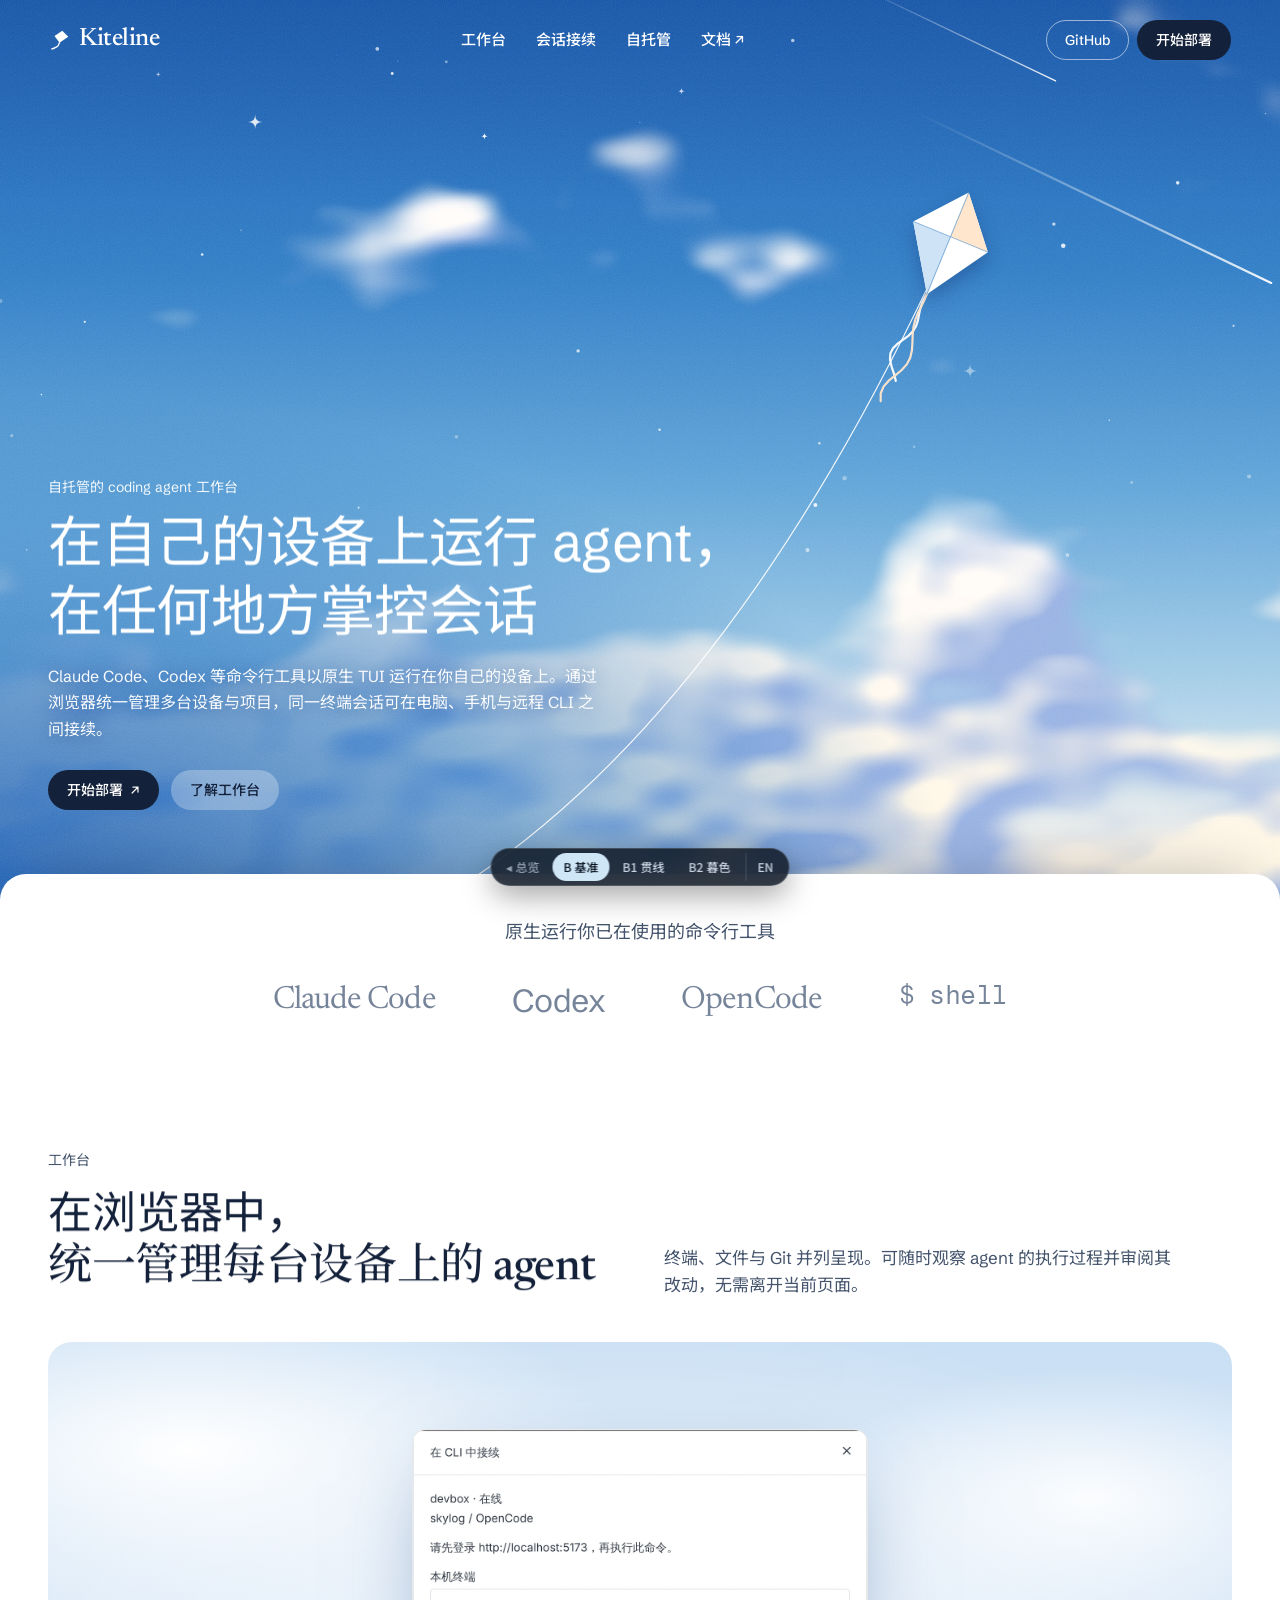
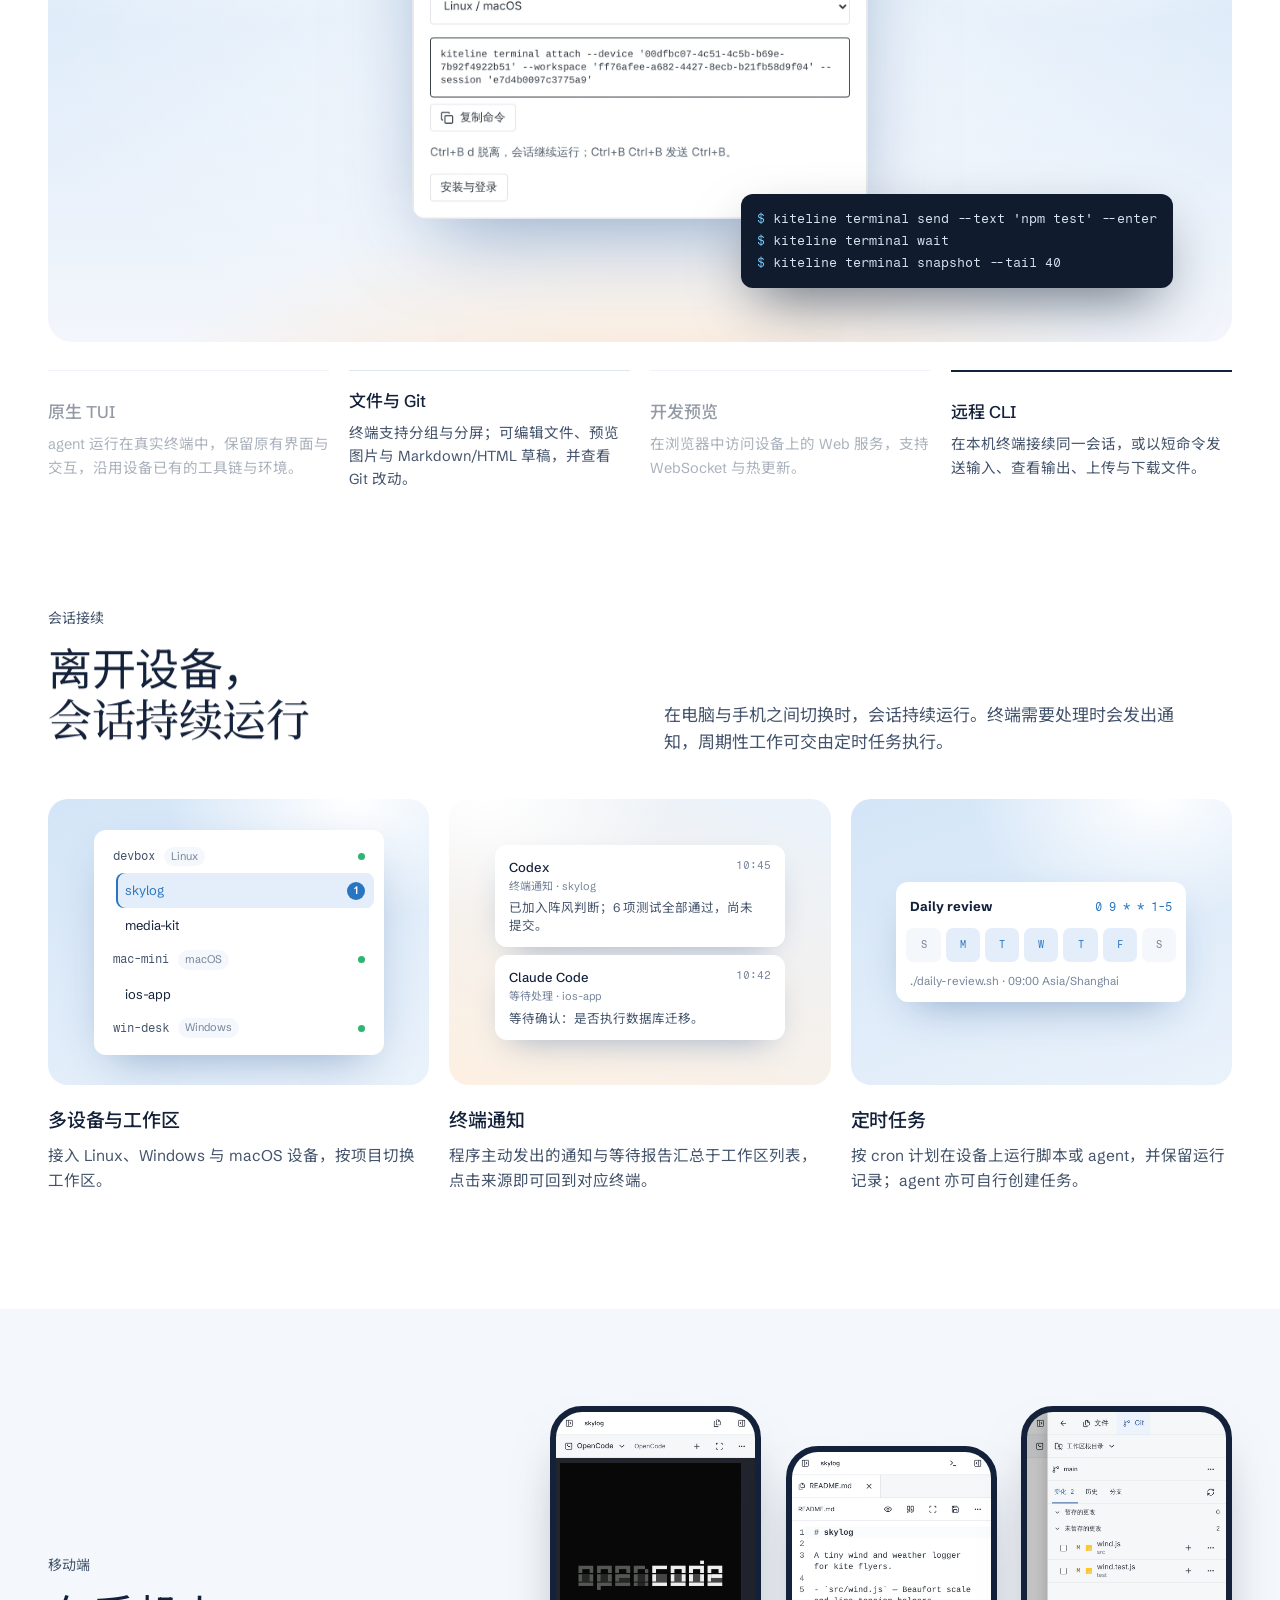
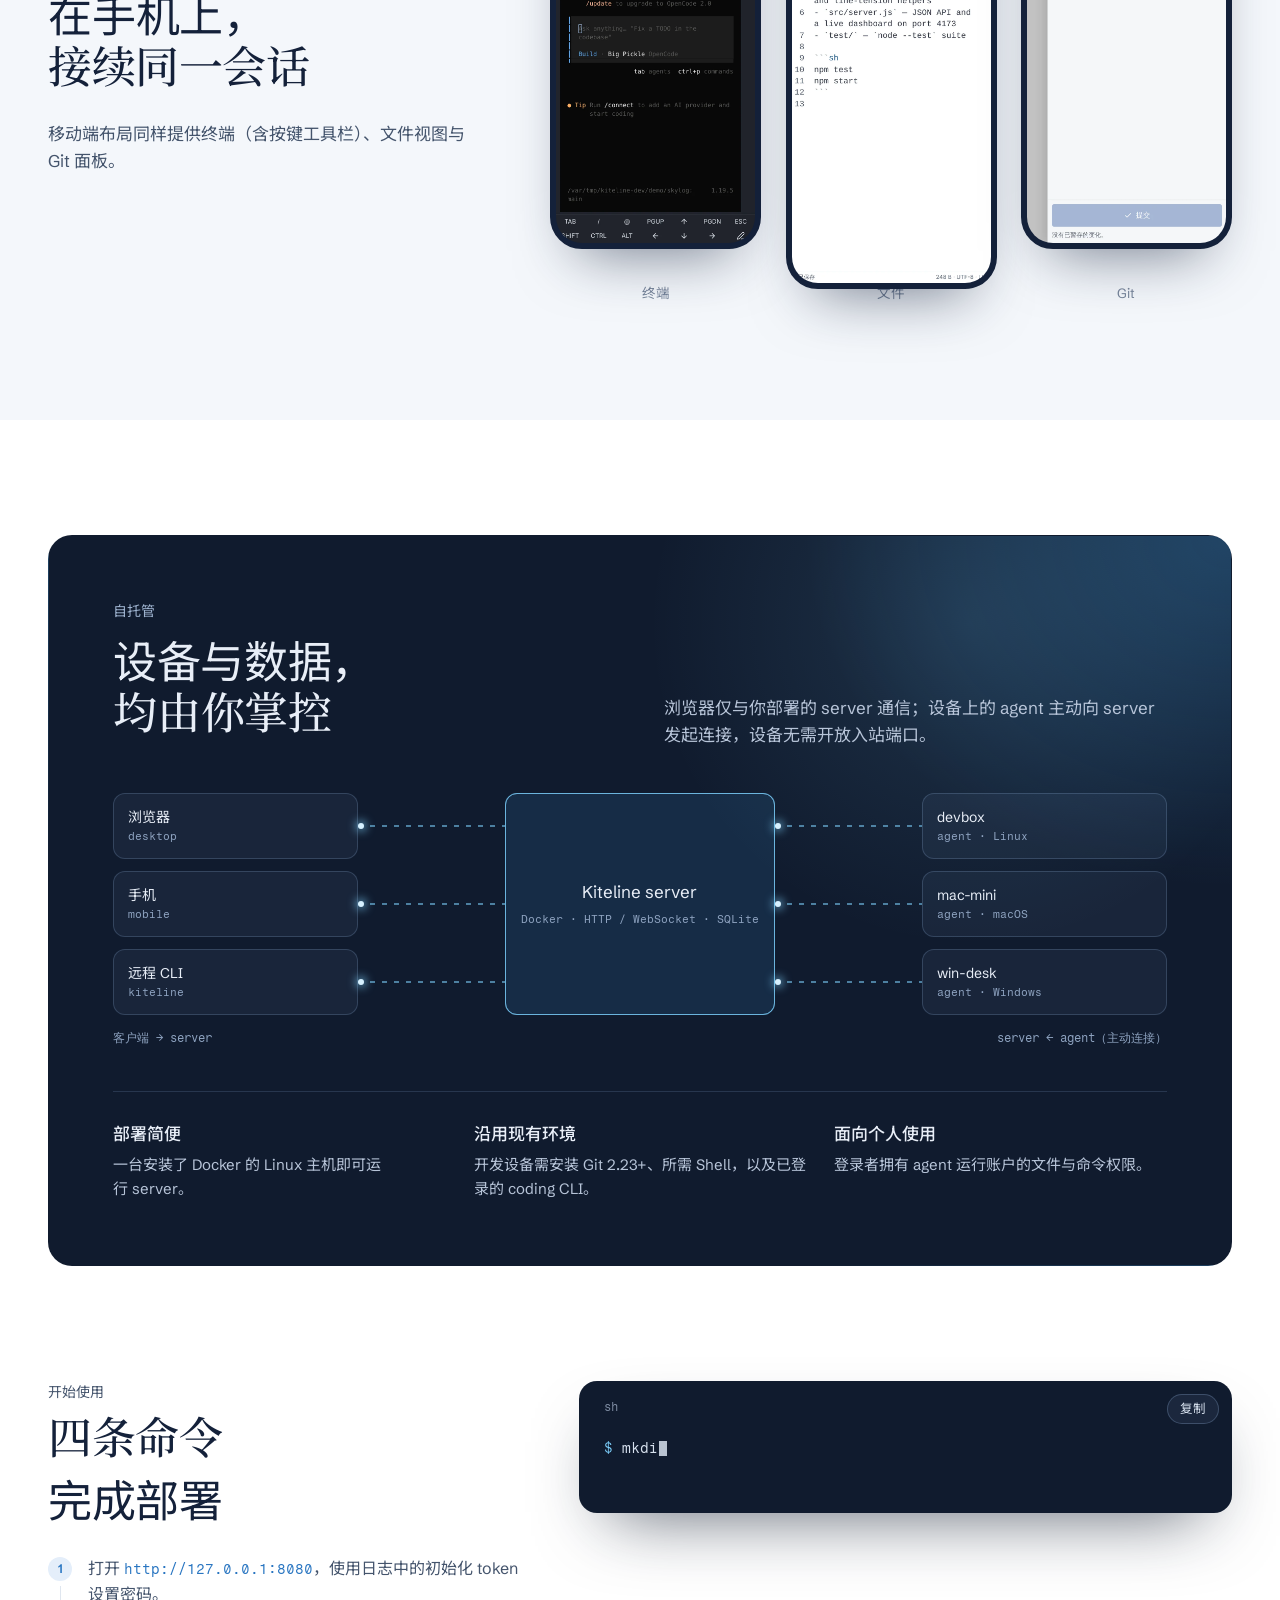
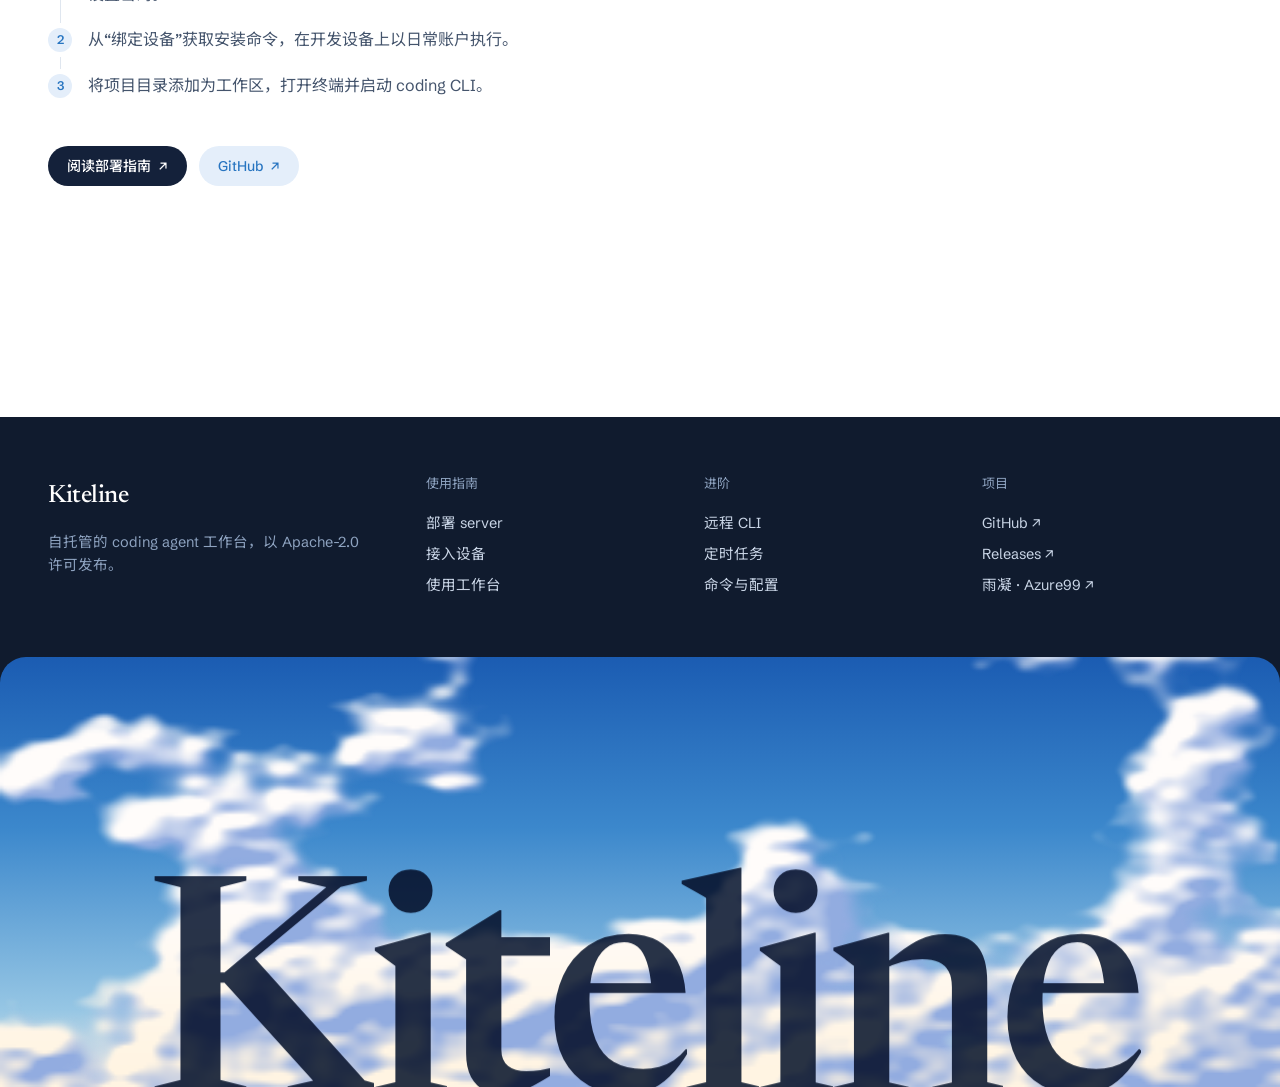
==== commit b3d76704: "feat(site): add line and dusk variants of the sky prototype Carry the B prototype forward as one pag" ====
--- a/site/prototypes/b-sky.html
+++ b/site/prototypes/b-sky.html
@@ -13,12 +13,13 @@
     />
     <link rel="stylesheet" href="assets/proto.css" />
     <style>
-      /* Layout: a painted daytime sky with a kite on a line; a white sheet slides over it and carries the product. */
+      /* Layout: a painted daytime sky with a kite on a line; a sheet slides over it and carries the product.
+         One page, three modes chosen by body[data-variant]:
+           b   the baseline
+           b1  the kite line continues down the sheet and every section heading hangs on it
+           b2  the sheet moves from daylight through dusk into a night sky as you scroll */
       :root {
         color-scheme: light;
-        --sky-top: #1b5cb2;
-        --sky: #3b8ac4; /* rainng.com header */
-        --sky-low: #97c3dd; /* rainng.com page background */
         --blue: #2875c1; /* rainng.com navigation */
         --blue-soft: #e4eefa;
         --peach: #ffe6cc;
@@ -28,6 +29,10 @@
         --paper: #ffffff;
         --mist: #f4f7fb;
         --hair: #dfe6ef;
+        --art1: #d3e5f7;
+        --art2: #eaf2fb;
+        --art3: #fdf0e2;
+        --art-hi: 1;
         --night: #101b2e;
         --sans:
           "Schibsted Grotesk", "Noto Sans SC", "PingFang SC", "Microsoft YaHei", system-ui,
@@ -37,11 +42,22 @@
         --wrap: 1224px;
         --ease: cubic-bezier(0.2, 0.8, 0.2, 1);
       }
+      /* light surfaces keep daytime ink whatever the sheet is doing around them */
+      .day {
+        --ink: #14213a;
+        --ink-2: #44546c;
+        --muted: #76849a;
+        --hair: #dfe6ef;
+        --mist: #f4f7fb;
+        --blue: #2875c1;
+        --blue-soft: #e4eefa;
+        color: var(--ink);
+      }
       html {
-        background: var(--paper);
+        background: #fff;
       }
       body {
-        background: var(--paper);
+        background: #fff;
         color: var(--ink);
         font-family: var(--sans);
         font-size: 17px;
@@ -128,7 +144,7 @@
       }
       .pill.dark {
         background: var(--ink);
-        color: #fff;
+        color: var(--paper);
       }
       .pill.dark:hover {
         box-shadow: 0 12px 26px -10px rgba(20, 33, 58, 0.65);
@@ -311,7 +327,7 @@
         will-change: transform, opacity;
       }
       .hero-copy .eyebrow {
-        color: rgba(255, 255, 255, 0.9);
+        color: rgba(255, 255, 255, 0.92);
       }
       h1 {
         max-width: 17em;
@@ -328,7 +344,8 @@
         margin-top: 18px;
         font-size: clamp(16px, 1.25vw, 18px);
         line-height: 1.65;
-        color: rgba(255, 255, 255, 0.94);
+        color: rgba(255, 255, 255, 0.96);
+        text-shadow: 0 1px 16px rgba(20, 62, 130, 0.5);
       }
       .cta {
         display: flex;
@@ -355,9 +372,12 @@
         margin-top: -26px;
         border-radius: 26px 26px 0 0;
         background: var(--paper);
+        color: var(--ink);
         box-shadow: 0 -20px 60px -30px rgba(20, 33, 58, 0.35);
       }
       section {
+        position: relative;
+        z-index: 1;
         padding-block: clamp(64px, 9vw, 120px);
       }
       .rv {
@@ -390,7 +410,7 @@
         margin: 28px 0 0;
         padding: 0;
         list-style: none;
-        color: #8d99ab;
+        color: var(--muted);
       }
       .runs li {
         font-size: clamp(22px, 2.6vw, 32px);
@@ -482,6 +502,8 @@
       .lift {
         /* scroll parallax lives here so it does not fight the tilt on .frame */
         align-self: start;
+        display: grid;
+        justify-items: center;
         width: 100%;
         will-change: transform;
       }
@@ -499,6 +521,11 @@
       .frame img {
         width: 100%;
         height: auto;
+      }
+      .frame.dialog {
+        /* a single dialog cropped from the workbench, shown close to its real size */
+        width: min(47%, 520px);
+        border-radius: 14px;
       }
       .float {
         position: absolute;
@@ -530,7 +557,6 @@
         min-width: 190px;
         padding: 6px;
         background: #fff;
-        color: var(--ink);
         font-family: var(--sans);
         font-size: 14px;
         white-space: normal;
@@ -568,102 +594,6 @@
       }
       .float .bd {
         color: #ff9aa2;
-      }
-      /* drawn dev-preview browser */
-      .browser {
-        font-family: var(--sans);
-      }
-      .browser-bar {
-        display: flex;
-        align-items: center;
-        gap: 10px;
-        height: 40px;
-        padding: 0 14px;
-        border-bottom: 1px solid var(--hair);
-        background: var(--mist);
-      }
-      .browser-bar span {
-        flex: 1;
-        min-width: 0;
-        height: 26px;
-        padding: 0 12px;
-        overflow: hidden;
-        border-radius: 999px;
-        background: #fff;
-        font-family: var(--mono);
-        font-size: 12px;
-        line-height: 26px;
-        color: var(--ink-2);
-        text-overflow: ellipsis;
-        white-space: nowrap;
-      }
-      .browser-bar b {
-        font-weight: 400;
-        color: var(--blue);
-      }
-      .browser-page {
-        display: grid;
-        grid-template-columns: minmax(0, 1.1fr) minmax(0, 1fr);
-        gap: 24px;
-        padding: clamp(18px, 3vw, 40px);
-        min-height: 300px;
-      }
-      .browser-page h3 {
-        font-family: var(--serif);
-        font-size: clamp(26px, 3vw, 40px);
-      }
-      .gauge {
-        margin-top: 14px;
-        font-size: clamp(34px, 5vw, 68px);
-        line-height: 1;
-        letter-spacing: -0.04em;
-        font-variant-numeric: tabular-nums;
-      }
-      .gauge small {
-        font-size: 0.32em;
-        letter-spacing: 0;
-        color: var(--muted);
-      }
-      .browser-page dl {
-        display: grid;
-        grid-template-columns: auto 1fr;
-        gap: 6px 18px;
-        margin: 18px 0 0;
-        font-size: 14px;
-        color: var(--ink-2);
-      }
-      .browser-page dd {
-        margin: 0;
-        color: var(--ink);
-        font-variant-numeric: tabular-nums;
-      }
-      .spark {
-        align-self: end;
-        width: 100%;
-        height: auto;
-      }
-      .live {
-        display: inline-flex;
-        align-items: center;
-        gap: 6px;
-        font-size: 12px;
-        color: #1f8a52;
-      }
-      .live::before {
-        content: "";
-        width: 7px;
-        height: 7px;
-        border-radius: 50%;
-        background: #2fb573;
-        animation: ping 1.6s ease-out infinite;
-      }
-      @keyframes ping {
-        0% {
-          box-shadow: 0 0 0 0 rgba(47, 181, 115, 0.6);
-        }
-        100% {
-          box-shadow: 0 0 0 9px rgba(47, 181, 115, 0);
-        }
       }
       .tabs {
         display: grid;
@@ -738,13 +668,21 @@
         overflow: hidden;
         border-radius: 20px;
         background:
-          radial-gradient(70% 60% at 80% 0%, #fff 0%, rgba(255, 255, 255, 0) 70%),
-          linear-gradient(160deg, #d3e5f7, #eaf2fb);
+          radial-gradient(
+            70% 60% at 80% 0%,
+            rgba(255, 255, 255, var(--art-hi)) 0%,
+            rgba(255, 255, 255, 0) 70%
+          ),
+          linear-gradient(160deg, var(--art1), var(--art2));
       }
       .vig:nth-child(2) .vig-art {
         background:
-          radial-gradient(70% 60% at 10% 0%, #fff 0%, rgba(255, 255, 255, 0) 70%),
-          linear-gradient(200deg, #dfeaf8, #fdf0e2);
+          radial-gradient(
+            70% 60% at 10% 0%,
+            rgba(255, 255, 255, var(--art-hi)) 0%,
+            rgba(255, 255, 255, 0) 70%
+          ),
+          linear-gradient(200deg, var(--art2), var(--art3));
       }
       .vig .mini {
         transition: transform 0.7s var(--ease);
@@ -758,7 +696,7 @@
         font-weight: 500;
         letter-spacing: -0.01em;
       }
-      .vig p {
+      .vig > p {
         margin-top: 8px;
         font-size: 15.5px;
         color: var(--ink-2);
@@ -962,9 +900,9 @@
       .phone {
         margin: 0;
         overflow: hidden;
-        border: 6px solid var(--ink);
+        border: 6px solid #14213a;
         border-radius: clamp(18px, 2.6vw, 32px);
-        background: var(--ink);
+        background: #14213a;
         box-shadow: 0 30px 60px -28px rgba(20, 33, 58, 0.6);
         opacity: 0;
         transform: translateY(60px) rotate(var(--r, 0deg));
@@ -999,6 +937,7 @@
         position: relative;
         overflow: hidden;
         padding: clamp(28px, 5vw, 64px);
+        border: 1px solid transparent;
         border-radius: 24px;
         background:
           radial-gradient(60% 80% at 100% 0%, rgba(59, 138, 196, 0.35), transparent 60%),
@@ -1236,6 +1175,7 @@
       }
       .code {
         position: relative;
+        border: 1px solid transparent;
         border-radius: 18px;
         background: var(--night);
         color: #d7e1ee;
@@ -1283,6 +1223,7 @@
       /* ---------- footer ---------- */
       footer {
         position: relative;
+        z-index: 1;
         margin-top: clamp(64px, 9vw, 120px);
         background: var(--night);
         color: #c9d5e6;
@@ -1344,7 +1285,7 @@
         font-weight: 500;
         line-height: 1;
         letter-spacing: -0.045em;
-        color: var(--ink);
+        color: #14213a;
         text-align: center;
         mix-blend-mode: multiply;
         opacity: 0.92;
@@ -1355,6 +1296,167 @@
         margin: -0.2em -0.02em -0.3em;
       }
 
+      /* ---------- B1: the line continues down the sheet ---------- */
+      .thread {
+        position: absolute;
+        inset: 0;
+        z-index: 2;
+        display: none;
+        width: 100%;
+        height: 100%;
+        overflow: visible;
+        pointer-events: none;
+      }
+      body[data-variant="b1"] .thread {
+        display: block;
+      }
+      .thread path {
+        fill: none;
+        stroke: var(--blue);
+        stroke-linecap: round;
+      }
+      .thread .ghost {
+        stroke-width: 1;
+        stroke-dasharray: 2 8;
+        opacity: 0.38;
+      }
+      .thread .live {
+        stroke-width: 1.5;
+      }
+      .thread .tick {
+        stroke: var(--blue);
+        stroke-width: 1;
+        opacity: 0.45;
+      }
+      .thread .ring {
+        fill: #fff;
+        stroke: var(--blue);
+        stroke-width: 1.5;
+        transition: fill 0.5s;
+      }
+      .thread .ring.lit {
+        fill: var(--blue);
+      }
+      .thread .bead {
+        fill: var(--blue);
+      }
+      .thread .halo {
+        fill: var(--blue);
+        opacity: 0.25;
+        transform-box: fill-box;
+        transform-origin: center;
+        animation: breathe 2.4s ease-in-out infinite;
+      }
+      @keyframes breathe {
+        50% {
+          transform: scale(1.9);
+          opacity: 0.07;
+        }
+      }
+      /* a heading settles on its hook when the line reaches it */
+      body[data-variant="b1"] .hung h2 {
+        transform-origin: 0 0;
+        animation: settle 1.2s var(--ease);
+      }
+      @keyframes settle {
+        0% {
+          transform: rotate(-1.3deg);
+        }
+        45% {
+          transform: rotate(0.5deg);
+        }
+        100% {
+          transform: none;
+        }
+      }
+      @media (max-width: 1330px) {
+        /* make room for the line in the left gutter */
+        body[data-variant="b1"] .sheet .wrap {
+          padding-left: max(52px, env(safe-area-inset-left, 0px));
+        }
+      }
+
+      /* ---------- B2: daylight to dusk to night ---------- */
+      body[data-variant="b2"] .sheet {
+        box-shadow: none;
+      }
+      body[data-variant="b2"] .sheet :where(h2, h3, p, li, b, span, a, button, div) {
+        transition:
+          color 0.5s,
+          border-color 0.5s;
+      }
+      #nightStars {
+        position: absolute;
+        left: 0;
+        z-index: 0;
+        display: none;
+        width: 100%;
+        pointer-events: none;
+      }
+      body[data-variant="b2"] #nightStars {
+        display: block;
+      }
+      .pocket::before {
+        /* the last warm light on the horizon */
+        content: "";
+        position: absolute;
+        inset: 0;
+        background: radial-gradient(
+          70% 80% at 72% 118%,
+          rgba(255, 150, 110, 0.6),
+          rgba(255, 150, 110, 0) 70%
+        );
+        opacity: 0;
+        transition: opacity 0.8s;
+        pointer-events: none;
+      }
+      body[data-variant="b2"] .pocket::before {
+        opacity: 1;
+      }
+      .pocket .wrap {
+        position: relative;
+      }
+      body[data-variant="b2"] .night,
+      body[data-variant="b2"] .code {
+        border-color: rgba(160, 195, 240, 0.18);
+      }
+      body[data-variant="b2"] footer {
+        background: none;
+      }
+      body[data-variant="b2"] .foot-sky {
+        background: linear-gradient(180deg, #050a18 0%, #0b1836 45%, #1d3f78 100%);
+      }
+      body[data-variant="b2"] .wordmark {
+        color: #dfeaff;
+        mix-blend-mode: normal;
+        opacity: 0.92;
+      }
+      #footStars,
+      .foot-moon {
+        display: none;
+      }
+      body[data-variant="b2"] #footStars,
+      body[data-variant="b2"] .foot-moon {
+        display: block;
+      }
+      .foot-moon {
+        position: absolute;
+        right: 12%;
+        top: 14%;
+        width: clamp(44px, 6vw, 84px);
+        aspect-ratio: 1;
+        filter: drop-shadow(0 0 22px rgba(170, 205, 255, 0.55));
+      }
+      .foot-moon::before {
+        content: "";
+        position: absolute;
+        inset: 0;
+        border-radius: 50%;
+        background: radial-gradient(circle at 34% 40%, #fdfefe 0 45%, #d3e2f5 100%);
+        -webkit-mask-image: radial-gradient(circle at 70% 36%, transparent 0 49%, #000 50.5%);
+        mask-image: radial-gradient(circle at 70% 36%, transparent 0 49%, #000 50.5%);
+      }
+
       /* ---------- small screens ---------- */
       @media (max-width: 900px) {
         .links {
@@ -1371,12 +1473,21 @@
         .pane {
           padding: 7% 5% 0;
         }
+        .frame:not(.dialog) {
+          /* on a phone the capture is shown at twice the frame width, anchored on the part that matters */
+          aspect-ratio: 4 / 3.4;
+        }
+        .frame:not(.dialog) img {
+          width: 200%;
+          max-width: none;
+          transform: translateX(var(--shift, 0%));
+        }
+        .frame.dialog {
+          width: 84%;
+        }
         .float {
-          right: 4%;
-          bottom: 6%;
-          min-width: 0;
-          font-size: 10.5px;
-          padding: 10px 12px;
+          /* on a phone the overlay would cover most of the capture */
+          display: none;
         }
         .tabs {
           grid-template-columns: repeat(2, minmax(0, 1fr));
@@ -1407,12 +1518,19 @@
         .foot-links {
           grid-template-columns: repeat(2, minmax(0, 1fr));
         }
-        .browser-page {
-          grid-template-columns: minmax(0, 1fr);
-          min-height: 0;
-        }
-        .spark {
-          display: none;
+      }
+      @media (max-width: 760px) {
+        /* on a narrow screen the copy spans the full width, so the wash does too */
+        .hero::before {
+          background:
+            linear-gradient(
+              0deg,
+              rgba(24, 84, 168, 0.97) 0%,
+              rgba(30, 98, 182, 0.93) 42%,
+              rgba(40, 117, 193, 0.62) 62%,
+              rgba(40, 117, 193, 0) 82%
+            ),
+            linear-gradient(180deg, rgba(20, 60, 130, 0.28), transparent 22%);
         }
       }
       @media (max-width: 520px) {
@@ -1422,9 +1540,6 @@
         .pill {
           height: 38px;
           padding: 0 15px;
-        }
-        .browser-page dl {
-          display: none;
         }
       }
       @media (prefers-reduced-motion: reduce) {
@@ -1439,16 +1554,20 @@
         .rise,
         .week i.run,
         .mini.stack .toast,
-        .live::before,
         .wire::after,
         .node.server::after,
-        .panel::before {
+        .panel::before,
+        .thread .halo,
+        body[data-variant="b1"] .hung h2 {
           animation: none;
+        }
+        body[data-variant="b2"] .sheet :where(h2, h3, p, li, b, span, a, button, div) {
+          transition: none;
         }
       }
     </style>
   </head>
-  <body data-proto="b">
+  <body data-proto="b" data-variants="b b1 b2">
     <header class="nav" id="nav">
       <div class="nav-in">
         <a class="brand" href="#top" aria-label="Kiteline">
@@ -1519,7 +1638,16 @@
       </div>
     </div>
 
-    <main class="sheet">
+    <main class="sheet" id="sheet">
+      <canvas id="nightStars" aria-hidden="true"></canvas>
+      <svg class="thread" id="thread" aria-hidden="true">
+        <path class="ghost" id="ghost" />
+        <path class="live" id="live" />
+        <g id="marks"></g>
+        <circle class="halo" id="halo" r="8" />
+        <circle class="bead" id="bead" r="4" />
+      </svg>
+
       <section class="runs">
         <div class="wrap rv">
           <p data-en="Runs the command-line tools you already use, unmodified">
@@ -1538,7 +1666,7 @@
         <div class="wrap">
           <div class="head">
             <div>
-              <div class="eyebrow rv" data-en="Workbench">工作台</div>
+              <div class="eyebrow rv hook" data-en="Workbench">工作台</div>
               <h2 class="sp" data-en="Every agent on every device, <em>managed in one place</em>">
                 在浏览器中，<em
                   ><span class="nb">统一管理</span><span class="nb">每台设备上的 agent</span></em
@@ -1558,31 +1686,35 @@
           <div class="panel rv" id="panel">
             <div class="pane on">
               <div class="lift">
-                <div class="frame">
+                <div class="frame day" style="--shift: -38%">
                   <img
-                    src="assets/readme-desktop.webp"
-                    width="1600"
-                    height="900"
-                    alt="Kiteline 工作台：左侧为 Codex 原生 TUI，中间为 Git diff，右侧为文件树"
+                    src="assets/tui-zh.webp"
+                    data-src-en="assets/tui-en.webp"
+                    width="2000"
+                    height="1250"
+                    alt="Kiteline 工作台：左侧为设备与工作区列表，终端中运行着 OpenCode 的原生界面"
+                    data-alt-en="Kiteline workbench: devices and workspaces on the left, OpenCode's native interface running in the terminal"
                   />
                 </div>
               </div>
-              <div class="float menu" id="menu" aria-hidden="true">
+              <div class="float menu day" id="menu" aria-hidden="true">
                 <div><i></i>Shell</div>
-                <div class="on"><i></i>Claude Code</div>
+                <div><i></i>Claude Code</div>
                 <div><i></i>Codex</div>
-                <div><i></i>OpenCode</div>
+                <div class="on"><i></i>OpenCode</div>
               </div>
             </div>
             <div class="pane">
               <div class="lift">
-                <div class="frame">
+                <div class="frame day">
                   <img
-                    src="assets/desk-light.webp"
-                    width="2200"
-                    height="1375"
+                    src="assets/git-zh.webp"
+                    data-src-en="assets/git-en.webp"
+                    width="2000"
+                    height="1250"
                     loading="lazy"
-                    alt="Kiteline 工作台：wind.js 的 diff、完成测试的终端与 Git 面板"
+                    alt="Kiteline 工作台：上方为 wind.js 的 diff，下方终端显示测试通过，右侧为 Git 面板"
+                    data-alt-en="Kiteline workbench: the diff of wind.js above, passing tests in the terminal below, the Git panel on the right"
                   />
                 </div>
               </div>
@@ -1592,32 +1724,16 @@
             </div>
             <div class="pane">
               <div class="lift">
-                <div class="frame browser" aria-hidden="true">
-                  <div class="browser-bar">
-                    <span>desk.example<b>/proxy/devbox/4173/</b></span>
-                    <div class="live">WebSocket</div>
-                  </div>
-                  <div class="browser-page">
-                    <div>
-                      <h3>skylog</h3>
-                      <div class="gauge"><span id="wind">4.2</span> <small>m/s</small></div>
-                      <dl>
-                        <dt>Beaufort</dt>
-                        <dd id="force">force 3 · fly</dd>
-                        <dt>Line tension</dt>
-                        <dd id="tension">13.8 N</dd>
-                      </dl>
-                    </div>
-                    <svg class="spark" viewBox="0 0 300 120" fill="none">
-                      <path id="sparkArea" fill="rgba(40,117,193,.12)" />
-                      <path
-                        id="sparkLine"
-                        stroke="#2875c1"
-                        stroke-width="2"
-                        stroke-linejoin="round"
-                      />
-                    </svg>
-                  </div>
+                <div class="frame dialog day">
+                  <img
+                    src="assets/port-zh.webp"
+                    data-src-en="assets/port-en.webp"
+                    width="1120"
+                    height="1042"
+                    loading="lazy"
+                    alt="“访问端口”对话框：填写端口 4173，列出设备上正在监听的端口与代理地址"
+                    data-alt-en="The Open port dialog: port 4173 entered, with the device's listening ports and the proxy URL"
+                  />
                 </div>
               </div>
               <pre class="float" aria-hidden="true"><span class="c">$</span> npm start
@@ -1625,21 +1741,23 @@
             </div>
             <div class="pane">
               <div class="lift">
-                <div class="frame">
+                <div class="frame dialog day">
                   <img
-                    src="assets/term-dark.webp"
-                    width="2200"
-                    height="1375"
+                    src="assets/cli-zh.webp"
+                    data-src-en="assets/cli-en.webp"
+                    width="1120"
+                    height="956"
                     loading="lazy"
-                    alt="Kiteline 深色界面中的全屏终端"
+                    alt="“在 CLI 中接续”对话框：给出带完整目标 ID 的 kiteline terminal attach 命令"
+                    data-alt-en="The Continue in CLI dialog: a kiteline terminal attach command with the full target IDs"
                   />
                 </div>
               </div>
               <pre
                 class="float"
                 aria-hidden="true"
-              ><span class="c">$</span> kiteline terminal attach
-<span class="c">$</span> kiteline terminal send --text 'npm test' --enter
+              ><span class="c">$</span> kiteline terminal send --text 'npm test' --enter
+<span class="c">$</span> kiteline terminal wait
 <span class="c">$</span> kiteline terminal snapshot --tail 40</pre>
             </div>
           </div>
@@ -1682,7 +1800,7 @@
         <div class="wrap">
           <div class="head">
             <div>
-              <div class="eyebrow rv" data-en="Continuity">会话接续</div>
+              <div class="eyebrow rv hook" data-en="Continuity">会话接续</div>
               <h2 class="sp" data-en="Leave the device. <em>The session continues.</em>">
                 离开设备，<em>会话持续运行</em>
               </h2>
@@ -1698,7 +1816,7 @@
           <div class="trio">
             <article class="vig rv">
               <div class="vig-art" aria-hidden="true">
-                <div class="mini" id="workspaces">
+                <div class="mini day" id="workspaces">
                   <div class="row dev">devbox <span class="os">Linux</span></div>
                   <div class="row ws on">skylog <span class="badge">1</span></div>
                   <div class="row ws">media-kit</div>
@@ -1716,7 +1834,7 @@
             </article>
             <article class="vig rv" style="--dl: 0.1s">
               <div class="vig-art" aria-hidden="true">
-                <div class="mini stack">
+                <div class="mini stack day">
                   <div class="toast">
                     <b>Codex <time>10:45</time></b>
                     <small data-en="Terminal notification · skylog">终端通知 · skylog</small>
@@ -1742,7 +1860,7 @@
             </article>
             <article class="vig rv" style="--dl: 0.2s">
               <div class="vig-art" aria-hidden="true">
-                <div class="mini">
+                <div class="mini day">
                   <div class="cron"><b>Daily review</b><code>0 9 * * 1-5</code></div>
                   <div class="week">
                     <i>S</i><i class="run" style="--i: 1">M</i><i class="run" style="--i: 2">T</i
@@ -1763,10 +1881,10 @@
         </div>
       </section>
 
-      <section class="pocket">
+      <section class="pocket" id="pocket">
         <div class="wrap">
           <div>
-            <div class="eyebrow rv" data-en="Mobile">移动端</div>
+            <div class="eyebrow rv hook" data-en="Mobile">移动端</div>
             <h2
               class="sp"
               style="margin-top: 12px"
@@ -1777,9 +1895,9 @@
             <p
               class="rv"
               style="--dl: 0.15s"
-              data-en="The mobile layout provides the terminal with a key toolbar, file previews and the Git panel."
+              data-en="The mobile layout provides the terminal with a key toolbar, the file view and the Git panel."
             >
-              移动端布局同样提供终端（含按键工具栏）、文件预览与 Git 面板。
+              移动端布局同样提供终端（含按键工具栏）、文件视图与 Git 面板。
             </p>
           </div>
           <div>
@@ -1787,33 +1905,39 @@
               <div class="par">
                 <figure class="phone" style="--n: 0; --r: -3deg">
                   <img
-                    src="assets/readme-mobile-terminal.webp"
-                    width="828"
-                    height="1792"
+                    src="assets/m-term-zh.webp"
+                    data-src-en="assets/m-term-en.webp"
+                    width="780"
+                    height="1688"
                     loading="lazy"
-                    alt="手机端接续同一 Codex 会话，下方为移动终端工具栏"
+                    alt="手机端的终端：OpenCode 的原生界面，下方为按键工具栏"
+                    data-alt-en="The terminal on a phone: OpenCode's native interface above the key toolbar"
                   />
                 </figure>
               </div>
               <div class="par">
                 <figure class="phone" style="--n: 1">
                   <img
-                    src="assets/readme-mobile-files.webp"
-                    width="828"
-                    height="1792"
+                    src="assets/m-files-zh.webp"
+                    data-src-en="assets/m-files-en.webp"
+                    width="780"
+                    height="1688"
                     loading="lazy"
-                    alt="手机端预览项目的 README.md"
+                    alt="手机端的文件视图：打开项目的 README.md"
+                    data-alt-en="The file view on a phone with the project's README.md open"
                   />
                 </figure>
               </div>
               <div class="par">
                 <figure class="phone" style="--n: 2; --r: 3deg">
                   <img
-                    src="assets/readme-mobile-git.webp"
-                    width="828"
-                    height="1792"
+                    src="assets/m-git-zh.webp"
+                    data-src-en="assets/m-git-en.webp"
+                    width="780"
+                    height="1688"
                     loading="lazy"
-                    alt="手机端 Git 面板显示工作区与暂存区的修改"
+                    alt="手机端的 Git 面板：列出未暂存的两处更改"
+                    data-alt-en="The Git panel on a phone listing two unstaged changes"
                   />
                 </figure>
               </div>
@@ -1830,7 +1954,7 @@
           <div class="night rv" id="night">
             <div class="head">
               <div>
-                <div class="eyebrow" data-en="Self-hosting">自托管</div>
+                <div class="eyebrow hook" data-en="Self-hosting">自托管</div>
                 <h2 class="sp" data-en="Your devices and data, <em>under your control</em>">
                   设备与数据，<em>均由你掌控</em>
                 </h2>
@@ -1901,7 +2025,7 @@
       <section class="start" id="start">
         <div class="wrap">
           <div class="rv">
-            <div class="eyebrow" data-en="Getting started">开始使用</div>
+            <div class="eyebrow hook" id="startHook" data-en="Getting started">开始使用</div>
             <h2 class="sp" style="margin-top: 12px" data-en="Deployed in <em>four commands</em>">
               <em>四条命令</em>完成部署
             </h2>
@@ -1935,7 +2059,7 @@
               >
             </div>
           </div>
-          <div class="code rv" style="--dl: 0.1s">
+          <div class="code rv" id="codeBlock" style="--dl: 0.1s">
             <button type="button" data-copy="#quickRaw">
               <span data-copy-label data-en="Copy">复制</span>
             </button>
@@ -1953,7 +2077,7 @@
         </div>
       </section>
 
-      <footer>
+      <footer id="footer">
         <div class="wrap foot-links">
           <div>
             <a class="brand" href="#top" style="color: #fff">Kiteline</a>
@@ -2008,6 +2132,8 @@
           </div>
         </div>
         <div class="foot-sky" id="footSky">
+          <canvas id="footStars" aria-hidden="true"></canvas>
+          <div class="foot-moon" aria-hidden="true"></div>
           <canvas id="sky2" aria-hidden="true"></canvas>
           <div class="wordmark sp" id="wordmark" data-chars aria-hidden="true">Kiteline</div>
         </div>
@@ -2020,6 +2146,11 @@
         "use strict";
         var KL = window.KL;
         var scrollY = 0;
+        var sheet = document.getElementById("sheet");
+        var TITLES = { b: "Kiteline · 晴空", b1: "Kiteline · 贯线", b2: "Kiteline · 暮色" };
+        function is(name) {
+          return KL.variant === name;
+        }
 
         /* ---------- painted clouds ---------- */
         var skyCanvas = document.getElementById("sky");
@@ -2028,20 +2159,364 @@
             lit: [255, 252, 250],
             low: [255, 246, 228],
             shade: [150, 176, 226],
-            cover: 0.05,
+            /* fewer clouds behind the copy on a narrow screen */
+            cover: window.innerWidth < 760 ? -0.03 : 0.05,
             alpha: 1,
             drift: t * 0.012 + 3.2,
           };
         });
         KL.clouds(document.getElementById("sky2"), function (t) {
+          var nightSky = is("b2");
           return {
-            lit: [255, 252, 250],
-            low: [255, 244, 226],
-            shade: [146, 172, 224],
-            cover: 0.1,
-            alpha: 1,
+            lit: nightSky ? [58, 76, 124] : [255, 252, 250],
+            low: nightSky ? [74, 96, 150] : [255, 244, 226],
+            shade: nightSky ? [14, 22, 48] : [146, 172, 224],
+            cover: nightSky ? 0.02 : 0.1,
+            alpha: nightSky ? 0.7 : 1,
             drift: t * 0.014 + 11.4,
           };
+        });
+
+        /* ---------- B1: the kite line through the sheet ---------- */
+        var ghost = document.getElementById("ghost");
+        var live = document.getElementById("live");
+        var marksGroup = document.getElementById("marks");
+        var bead = document.getElementById("bead");
+        var halo = document.getElementById("halo");
+        var hooks = [].slice.call(document.querySelectorAll(".hook"));
+        var codeBlock = document.getElementById("codeBlock");
+        var line = { x: 0, total: 0, table: [], marks: [], shown: 0, target: 0, raf: 0 };
+        function svgEl(name, attrs) {
+          var el = document.createElementNS("http://www.w3.org/2000/svg", name);
+          for (var key in attrs) el.setAttribute(key, attrs[key]);
+          marksGroup.appendChild(el);
+          return el;
+        }
+        function buildLine() {
+          if (!is("b1")) return;
+          var sr = sheet.getBoundingClientRect();
+          var narrow = window.innerWidth <= 900;
+          var pts = hooks.map(function (hook) {
+            var r = hook.getBoundingClientRect();
+            return {
+              x: r.left - sr.left,
+              y: r.top - sr.top + r.height / 2,
+              top: r.top - sr.top,
+              el: hook,
+            };
+          });
+          var g = Math.max(18, pts[0].x - 30);
+          var code = codeBlock.getBoundingClientRect();
+          var cx = code.left - sr.left,
+            cy = code.top - sr.top;
+          var last = pts[pts.length - 1];
+          var regular = narrow ? pts : pts.slice(0, -1);
+          var d = "M" + g + " 0";
+          var prev = 0;
+          marksGroup.textContent = "";
+          line.marks = [];
+          regular.forEach(function (p, i) {
+            var dy = p.y - prev;
+            /* the line hangs slightly slack between hooks, alternating sides */
+            var s = (i % 2 ? -1 : 1) * Math.min(16, dy * 0.06);
+            d +=
+              "C" +
+              (g + s) +
+              " " +
+              (prev + dy * 0.4).toFixed(1) +
+              "," +
+              (g + s) +
+              " " +
+              (p.y - dy * 0.4).toFixed(1) +
+              "," +
+              g +
+              " " +
+              p.y.toFixed(1);
+            prev = p.y;
+            if (p.x - g > 22)
+              svgEl("line", { class: "tick", x1: g + 7, y1: p.y, x2: p.x - 8, y2: p.y });
+            line.marks.push({
+              x: g,
+              y: p.y,
+              el: svgEl("circle", { class: "ring", cx: g, cy: p.y, r: 4.5 }),
+              head: p.el.parentNode,
+            });
+          });
+          var end;
+          if (narrow) {
+            /* single column: straight down, then a short turn into the commands */
+            var ey = cy + 30;
+            d +=
+              "L" +
+              g +
+              " " +
+              (ey - 16) +
+              "Q" +
+              g +
+              " " +
+              ey +
+              "," +
+              (g + 16) +
+              " " +
+              ey +
+              "L" +
+              cx.toFixed(1) +
+              " " +
+              ey;
+            end = [cx, ey];
+          } else {
+            /* two columns: turn right above the last heading, which hangs below the line, then drop into the commands */
+            var ys = last.top - 36;
+            var r = 26;
+            var xe = cx + 96;
+            var hx = last.x + 8;
+            d +=
+              "L" +
+              g +
+              " " +
+              (ys - r) +
+              "Q" +
+              g +
+              " " +
+              ys +
+              "," +
+              (g + r) +
+              " " +
+              ys +
+              "L" +
+              (xe - r).toFixed(1) +
+              " " +
+              ys +
+              "Q" +
+              xe.toFixed(1) +
+              " " +
+              ys +
+              "," +
+              xe.toFixed(1) +
+              " " +
+              (ys + r) +
+              "L" +
+              xe.toFixed(1) +
+              " " +
+              cy.toFixed(1);
+            svgEl("line", { class: "tick", x1: hx, y1: ys + 7, x2: hx, y2: last.top - 5 });
+            line.marks.push({
+              x: hx,
+              y: ys,
+              el: svgEl("circle", { class: "ring", cx: hx, cy: ys, r: 4.5 }),
+              head: last.el.parentNode,
+            });
+            end = [xe, cy];
+          }
+          line.marks.push({
+            x: end[0],
+            y: end[1],
+            el: svgEl("circle", { class: "ring", cx: end[0], cy: end[1], r: 6.5 }),
+            head: null,
+          });
+          ghost.setAttribute("d", d);
+          live.setAttribute("d", d);
+          line.x = g;
+          line.total = live.getTotalLength();
+          live.style.strokeDasharray = line.total;
+          /* sample the path once: scroll position → length, and each hook → its length along the line */
+          line.table = [];
+          var steps = Math.ceil(line.total / 8);
+          var maxY = -1;
+          for (var m = 0; m < line.marks.length; m++) line.marks[m].best = 1e9;
+          for (var i = 0; i <= steps; i++) {
+            var len = (i / steps) * line.total;
+            var pt = live.getPointAtLength(len);
+            if (pt.y > maxY) {
+              maxY = pt.y;
+              line.table.push([pt.y, len]);
+            }
+            for (var k = 0; k < line.marks.length; k++) {
+              var mark = line.marks[k];
+              var dist = Math.abs(pt.x - mark.x) + Math.abs(pt.y - mark.y);
+              if (dist < mark.best) {
+                mark.best = dist;
+                mark.len = len;
+              }
+            }
+          }
+          line.runY = narrow ? cy + 14 : last.top - 36 - 26;
+        }
+        function lengthAt(y) {
+          var table = line.table;
+          if (!table.length || y <= table[0][0]) return 0;
+          if (y >= line.runY) return line.total;
+          var lo = 0,
+            hi = table.length - 1;
+          while (hi - lo > 1) {
+            var mid = (lo + hi) >> 1;
+            if (table[mid][0] <= y) lo = mid;
+            else hi = mid;
+          }
+          var a = table[lo],
+            b = table[hi];
+          return a[1] + ((y - a[0]) / (b[0] - a[0] || 1)) * (b[1] - a[1]);
+        }
+        function paintLine() {
+          line.raf = 0;
+          if (!is("b1")) return;
+          var gap = line.target - line.shown;
+          line.shown = KL.reduced || Math.abs(gap) < 0.6 ? line.target : line.shown + gap * 0.16;
+          live.style.strokeDashoffset = line.total - line.shown;
+          var pt = live.getPointAtLength(line.shown);
+          bead.setAttribute("cx", pt.x);
+          bead.setAttribute("cy", pt.y);
+          halo.setAttribute("cx", pt.x);
+          halo.setAttribute("cy", pt.y);
+          for (var i = 0; i < line.marks.length; i++) {
+            var mark = line.marks[i];
+            var lit = line.shown >= mark.len - 2;
+            if (lit !== mark.lit) {
+              mark.lit = lit;
+              mark.el.classList.toggle("lit", lit);
+              if (lit && mark.head) mark.head.classList.add("hung");
+            }
+          }
+          if (line.shown !== line.target) line.raf = requestAnimationFrame(paintLine);
+        }
+        function updateLine() {
+          if (!is("b1")) return;
+          var top = sheet.getBoundingClientRect().top;
+          var doc = document.documentElement;
+          var atEnd = window.scrollY + window.innerHeight >= doc.scrollHeight - 4;
+          /* with reduced motion the line is simply there, complete */
+          line.target =
+            KL.reduced || atEnd ? line.total : lengthAt(-top + window.innerHeight * 0.62);
+          if (!line.raf) line.raf = requestAnimationFrame(paintLine);
+        }
+
+        /* ---------- B2: the sheet follows the hour ---------- */
+        /* paper, mist, hairline, three art tones, soft blue, highlight strength */
+        var TONES = [
+          [
+            [255, 255, 255],
+            [244, 247, 251],
+            [223, 230, 239],
+            [211, 229, 247],
+            [234, 242, 251],
+            [253, 240, 226],
+            [228, 238, 250],
+            1,
+          ],
+          [
+            [255, 246, 236],
+            [251, 233, 217],
+            [240, 222, 205],
+            [250, 221, 196],
+            [238, 226, 240],
+            [255, 214, 186],
+            [250, 230, 214],
+            0.9,
+          ],
+          [
+            [44, 44, 98],
+            [57, 46, 108],
+            [86, 80, 142],
+            [70, 62, 128],
+            [92, 70, 132],
+            [126, 80, 124],
+            [66, 62, 128],
+            0.16,
+          ],
+          [
+            [11, 19, 36],
+            [15, 26, 48],
+            [34, 48, 73],
+            [20, 34, 62],
+            [26, 44, 78],
+            [34, 48, 84],
+            [22, 41, 74],
+            0.06,
+          ],
+        ];
+        var TOKENS = ["--paper", "--mist", "--hair", "--art1", "--art2", "--art3", "--blue-soft"];
+        var INK_DARK = {
+          "--ink": "#14213a",
+          "--ink-2": "#44546c",
+          "--muted": "#76849a",
+          "--blue": "#2875c1",
+        };
+        var INK_LIGHT = {
+          "--ink": "#eef1fa",
+          "--ink-2": "#c6cce2",
+          "--muted": "#969ebe",
+          "--blue": "#8ec5ff",
+        };
+        var boundaries = [
+          document.getElementById("everywhere"),
+          document.getElementById("pocket"),
+          document.getElementById("own"),
+        ];
+        var nightStars = document.getElementById("nightStars");
+        var footer = document.getElementById("footer");
+        var nightAmount = 0;
+        function updateTone() {
+          var style = sheet.style;
+          if (!is("b2")) return;
+          var vh = window.innerHeight;
+          var index = 0,
+            k = 0;
+          /* each tone holds for its section and blends while the next section scrolls in */
+          for (var i = 0; i < boundaries.length; i++) {
+            var y = boundaries[i].getBoundingClientRect().top;
+            var blend = KL.smooth((vh * 0.95 - y) / (vh * 0.6));
+            if (blend >= 1) index = i + 1;
+            else {
+              if (blend > 0) {
+                index = i;
+                k = blend;
+              }
+              break;
+            }
+          }
+          var a = TONES[index],
+            b = TONES[Math.min(index + 1, TONES.length - 1)];
+          var paper;
+          for (var t = 0; t < TOKENS.length; t++) {
+            var c = [
+              a[t][0] + (b[t][0] - a[t][0]) * k,
+              a[t][1] + (b[t][1] - a[t][1]) * k,
+              a[t][2] + (b[t][2] - a[t][2]) * k,
+            ];
+            if (t === 0) paper = c;
+            style.setProperty(
+              TOKENS[t],
+              "rgb(" + Math.round(c[0]) + "," + Math.round(c[1]) + "," + Math.round(c[2]) + ")",
+            );
+          }
+          style.setProperty("--art-hi", (a[7] + (b[7] - a[7]) * k).toFixed(3));
+          /* ink flips once, when the paper passes mid-grey; CSS eases the change */
+          var ink =
+            (paper[0] * 0.299 + paper[1] * 0.587 + paper[2] * 0.114) / 255 < 0.56
+              ? INK_LIGHT
+              : INK_DARK;
+          for (var key in ink) style.setProperty(key, ink[key]);
+          nightAmount = index >= 3 ? 1 : index === 2 ? k : 0;
+        }
+        function clearTone() {
+          TOKENS.concat(["--art-hi", "--ink", "--ink-2", "--muted", "--blue"]).forEach(
+            function (token) {
+              sheet.style.removeProperty(token);
+            },
+          );
+          nightAmount = 0;
+        }
+        function placeStars() {
+          var own = document.getElementById("own");
+          nightStars.style.top = own.offsetTop + "px";
+          nightStars.style.height = footer.offsetTop - own.offsetTop + "px";
+        }
+        placeStars();
+        var starField = KL.stars(nightStars, function () {
+          return is("b2") ? nightAmount : 0;
+        });
+        var footStarField = KL.stars(document.getElementById("footStars"), function () {
+          return is("b2") ? 1 : 0;
         });
 
         /* ---------- the kite, its line, stars and a passing contrail ---------- */
@@ -2086,7 +2561,7 @@
           }
           function contrail(t, sx, sy, ex, ey, speed, phase, width) {
             /* the head crosses the sky slowly; the trail behind it thins out */
-            var q = (t * speed + phase) % 1.5;
+            var q = KL.reduced ? 0.8 : (t * speed + phase) % 1.5;
             var tail = Math.max(0, q - 0.5);
             var hx = KL.lerp(sx, ex, Math.min(q, 1)),
               hy = KL.lerp(sy, ey, Math.min(q, 1));
@@ -2106,7 +2581,7 @@
           }
           function draw(time) {
             if (!started) started = time;
-            var t = time / 1000;
+            var t = KL.reduced ? 0 : time / 1000;
             /* launch: the kite is let out along its line during the first seconds */
             var k = KL.reduced ? 1 : KL.clamp((time - started - 250) / 2800, 0, 1);
             var launch = 1 - Math.pow(1 - k, 3);
@@ -2138,8 +2613,13 @@
             /* kite position: wind sway, a lean toward the pointer, and a climb as you scroll */
             var narrow = w < 760;
             var size = (narrow ? 34 : KL.clamp(w / 26, 44, 62)) * KL.lerp(0.55, 1, launch);
+            /* the line is held below the hero; in B1 it is handed to the line on the sheet instead */
             var ax = w * (narrow ? 0.14 : 0.3);
             var ay = h + 30;
+            if (is("b1")) {
+              ax = line.x;
+              ay = Math.min(h + 30, sheet.getBoundingClientRect().top + 2);
+            }
             var gx =
               w * (narrow ? 0.72 : 0.735) +
               Math.sin(t * 0.55) * 20 +
@@ -2154,6 +2634,11 @@
             var ky = KL.lerp(h * 0.9, gy, launch);
             var mx = (ax + kx) / 2 + 40 * launch;
             var my = (ay + ky) / 2 + h * 0.2 * launch + Math.sin(t * 0.8) * 8;
+            if (is("b1")) {
+              /* handed over at the sheet's corner, the line first runs low, beneath the copy, then climbs */
+              mx = KL.lerp(ax, kx, 0.54);
+              my = ay + 18 + Math.sin(t * 0.8) * 5;
+            }
 
             ctx.strokeStyle = "rgba(255,255,255,.92)";
             ctx.lineWidth = 1.15;
@@ -2226,14 +2711,26 @@
             if (scrollY < h) draw(time);
             requestAnimationFrame(loop);
           }
-          window.addEventListener("resize", resize);
+          function still() {
+            draw(performance.now());
+          }
+          window.addEventListener("resize", function () {
+            resize();
+            if (KL.reduced) still();
+          });
           window.addEventListener("pointermove", function (event) {
             tx = event.clientX / window.innerWidth;
             ty = event.clientY / window.innerHeight;
           });
           resize();
-          if (KL.reduced) draw(3000);
-          else requestAnimationFrame(loop);
+          if (KL.reduced) {
+            /* a still picture; redrawn only when the line's anchor moves */
+            still();
+            window.addEventListener("scroll", still, { passive: true });
+            document.addEventListener("kl:variant", function () {
+              requestAnimationFrame(still);
+            });
+          } else requestAnimationFrame(loop);
         })();
 
         /* ---------- scroll-linked motion ---------- */
@@ -2254,6 +2751,8 @@
           scrollY = window.scrollY;
           var vh = window.innerHeight;
           nav.classList.toggle("float", scrollY > vh * 0.62);
+          updateLine();
+          updateTone();
           if (KL.reduced) return;
           var k = KL.clamp(scrollY / vh, 0, 1);
           heroCopy.style.transform = "translate3d(0," + (-k * 70).toFixed(1) + "px,0)";
@@ -2270,8 +2769,57 @@
           var f = centred(footSky, vh);
           wordmark.style.transform = "translate3d(0," + ((0.12 - f) * 60).toFixed(1) + "px,0)";
         }
-        window.addEventListener("scroll", onScroll, { passive: true });
-        onScroll();
+        var ticking = false;
+        window.addEventListener(
+          "scroll",
+          function () {
+            if (ticking) return;
+            ticking = true;
+            requestAnimationFrame(function () {
+              ticking = false;
+              onScroll();
+            });
+          },
+          { passive: true },
+        );
+
+        /* ---------- variants ---------- */
+        function relayout() {
+          placeStars();
+          starField.resize();
+          footStarField.resize();
+          buildLine();
+          line.shown = Math.min(line.shown, line.total);
+          onScroll();
+        }
+        function applyVariant() {
+          document.title = TITLES[KL.variant] || TITLES.b;
+          if (!is("b2")) clearTone();
+          if (is("b1")) line.shown = 0;
+          /* the gutter padding of B1 changes the layout; measure after it has applied */
+          requestAnimationFrame(relayout);
+        }
+        document.addEventListener("kl:variant", applyVariant);
+        document.addEventListener("kl:lang", function () {
+          requestAnimationFrame(relayout);
+        });
+        window.addEventListener("resize", relayout);
+        window.addEventListener("load", relayout);
+        if (document.fonts && document.fonts.ready) document.fonts.ready.then(relayout);
+        [].forEach.call(document.images, function (img) {
+          if (!img.complete) img.addEventListener("load", relayout);
+        });
+        applyVariant();
+
+        /* in-page links scroll without touching the hash, which names the variant */
+        document.addEventListener("click", function (event) {
+          var link = event.target.closest && event.target.closest('a[href^="#"]');
+          if (!link) return;
+          var target = document.querySelector(link.getAttribute("href"));
+          if (!target) return;
+          event.preventDefault();
+          target.scrollIntoView({ behavior: KL.reduced ? "auto" : "smooth", block: "start" });
+        });
 
         /* ---------- reveals ---------- */
         setTimeout(function () {
@@ -2304,18 +2852,18 @@
           });
         });
         /* the progress bar only runs while the panel is on screen */
-        if ("IntersectionObserver" in window) {
+        if ("IntersectionObserver" in window && !KL.reduced) {
           new IntersectionObserver(
             function (entries) {
               tabBar.classList.toggle("idle", !entries[0].isIntersecting);
             },
             { threshold: 0.3 },
           ).observe(panel);
-        } else tabBar.classList.remove("idle");
+        }
 
         /* the “new terminal” menu steps through the CLIs it offers */
         var menuRows = [].slice.call(document.querySelectorAll("#menu div"));
-        var menuIndex = 1;
+        var menuIndex = 3;
         /* workspaces: the selection moves between projects */
         var wsRows = [].slice.call(document.querySelectorAll("#workspaces .ws"));
         var wsIndex = 0;
@@ -2333,36 +2881,6 @@
             });
           }, 2400);
         }
-
-        /* ---------- dev preview: a live gauge, as a hot-reloading page would show ---------- */
-        var BEAUFORT = [0.5, 1.5, 3.3, 5.5, 7.9, 10.7, 13.8];
-        var samples = [];
-        for (var s = 0; s < 40; s++) samples.push(4.2 + Math.sin(s * 0.5) * 1.4);
-        function gauge() {
-          var last = samples[samples.length - 1];
-          var next = KL.clamp(last + (Math.random() - 0.5) * 1.3 + (5 - last) * 0.08, 1.2, 9.5);
-          samples.push(next);
-          samples.shift();
-          var force = 0;
-          while (force < BEAUFORT.length && next >= BEAUFORT[force]) force++;
-          document.getElementById("wind").textContent = next.toFixed(1);
-          document.getElementById("force").textContent =
-            "force " + force + (force >= 2 && force <= 5 ? " · fly" : " · stay");
-          document.getElementById("tension").textContent =
-            (0.5 * 1.225 * next * next * 1.6 * 0.8).toFixed(1) + " N";
-          var d = "";
-          for (var i = 0; i < samples.length; i++) {
-            d +=
-              (i ? "L" : "M") +
-              ((i / (samples.length - 1)) * 300).toFixed(1) +
-              " " +
-              (112 - samples[i] * 10).toFixed(1);
-          }
-          document.getElementById("sparkLine").setAttribute("d", d);
-          document.getElementById("sparkArea").setAttribute("d", d + "L300 120L0 120Z");
-        }
-        gauge();
-        if (!KL.reduced) setInterval(gauge, 900);
 
         /* ---------- night panel: light follows the pointer ---------- */
         var night = document.getElementById("night");
--- a/site/prototypes/assets/proto.css
+++ b/site/prototypes/assets/proto.css
@@ -113,11 +113,16 @@
   color: #fff;
   background: rgba(255, 255, 255, 0.08);
 }
-.kl-switch a[aria-current="page"] {
+.kl-switch a[aria-current="page"],
+.kl-switch button[aria-pressed="true"] {
   color: #0b1522;
   background: #cfe6f7;
 }
-.kl-switch button {
+.kl-switch-note {
+  padding: 8px 11px;
+  color: #8fa0b6;
+}
+.kl-switch #kl-lang {
   margin-left: 2px;
   border-left: 1px solid rgba(255, 255, 255, 0.14);
   border-radius: 0 999px 999px 0;
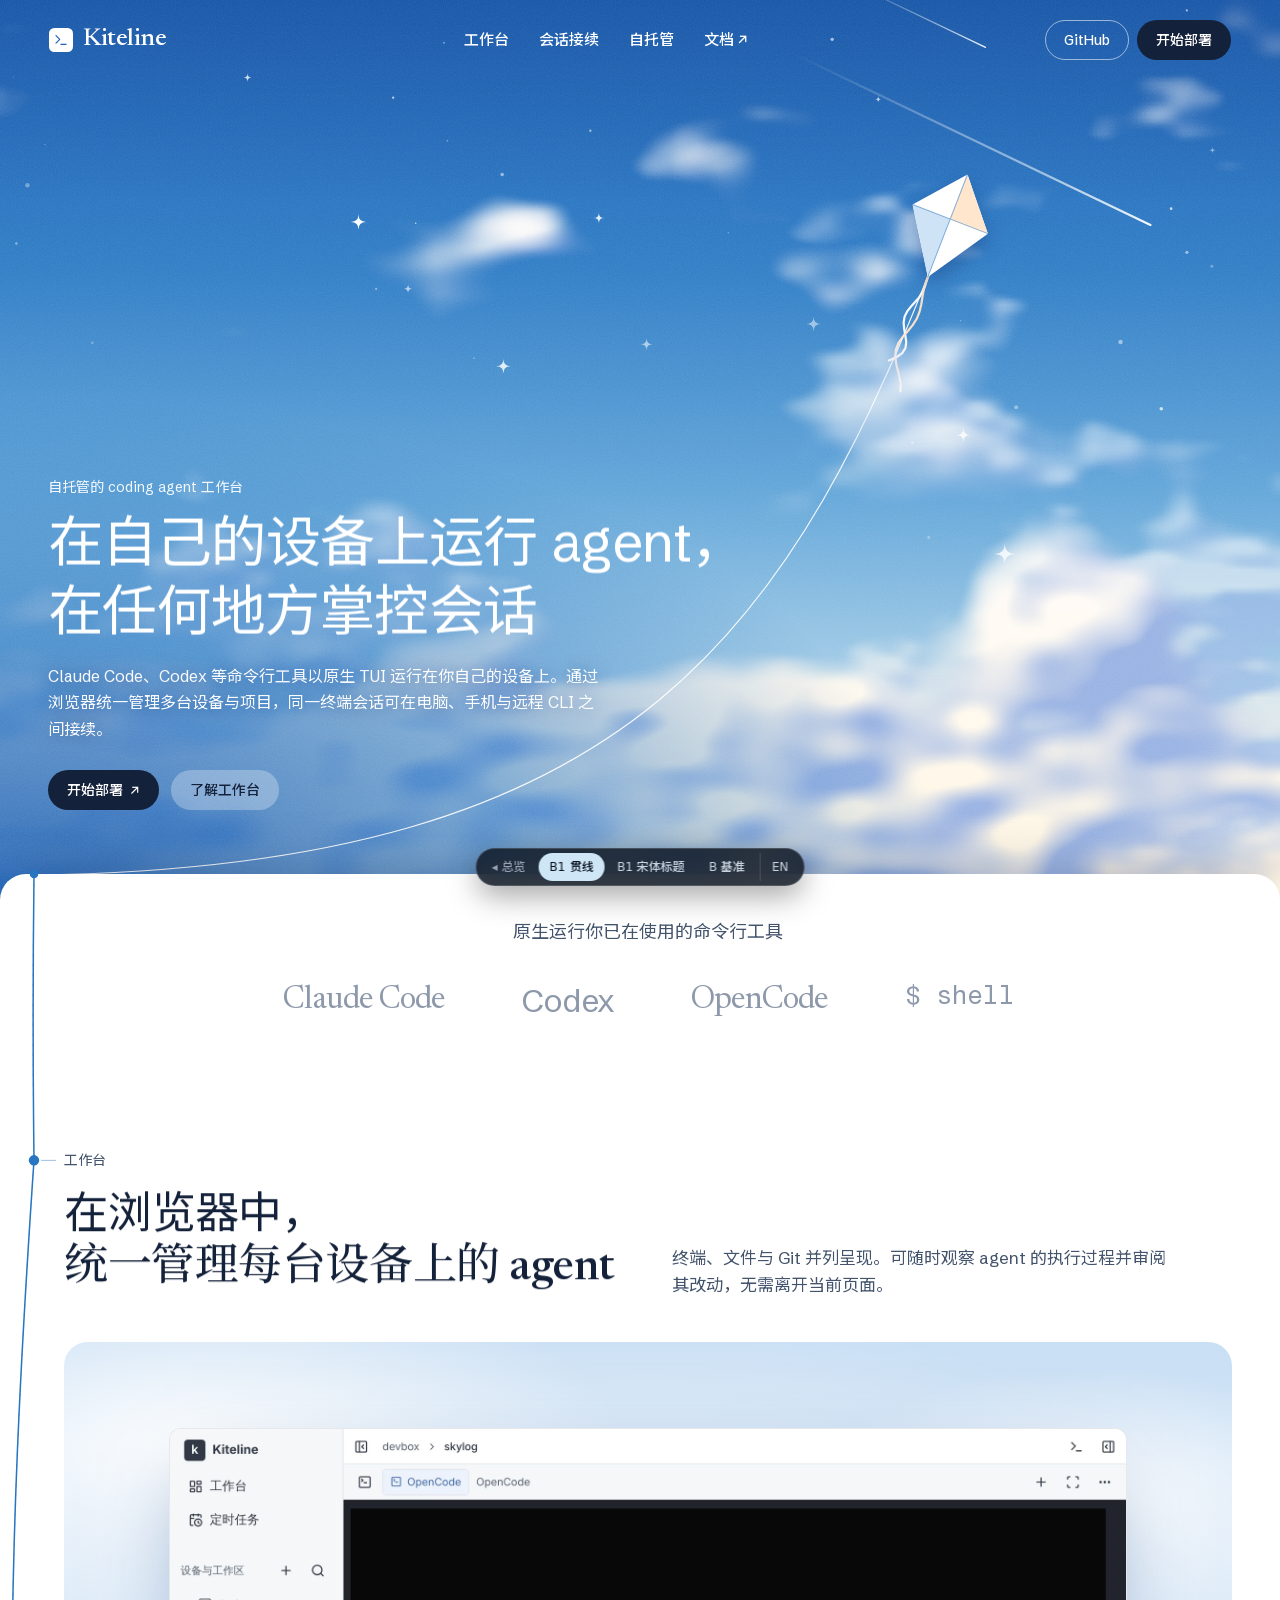
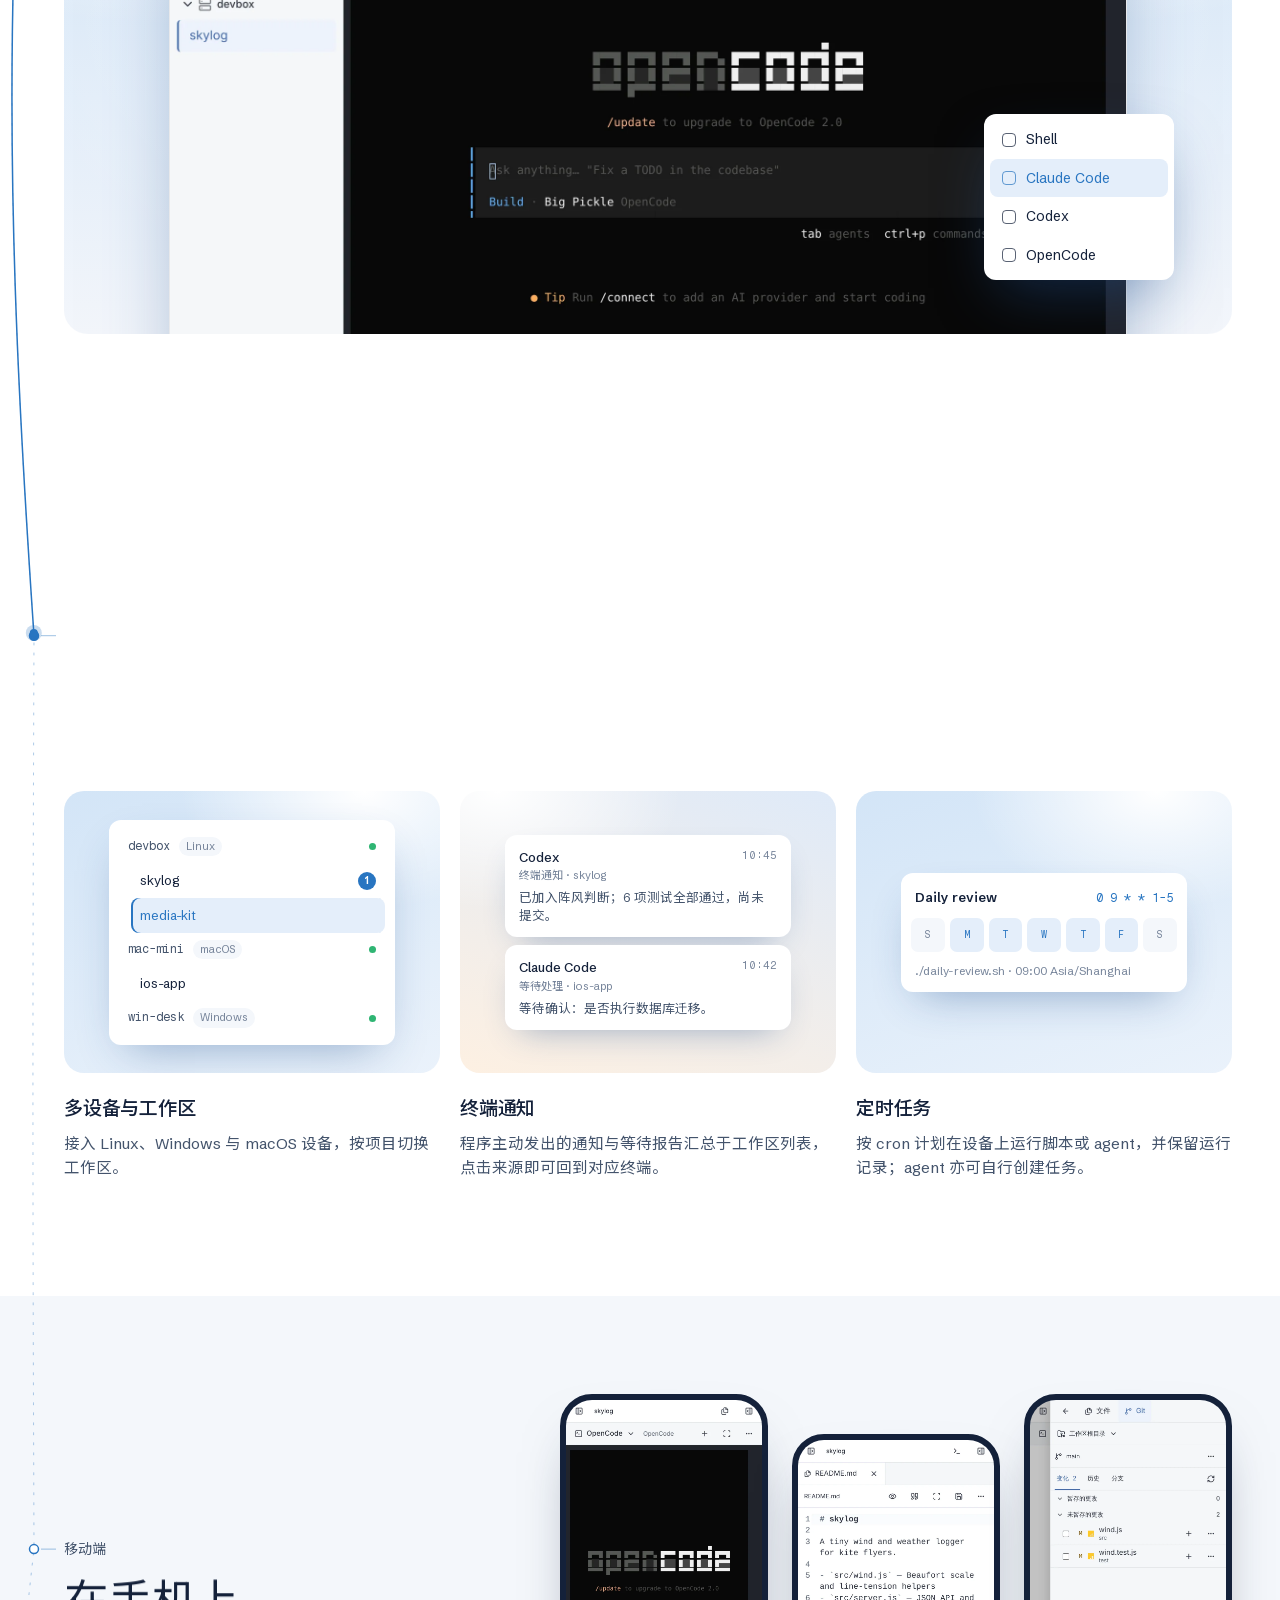
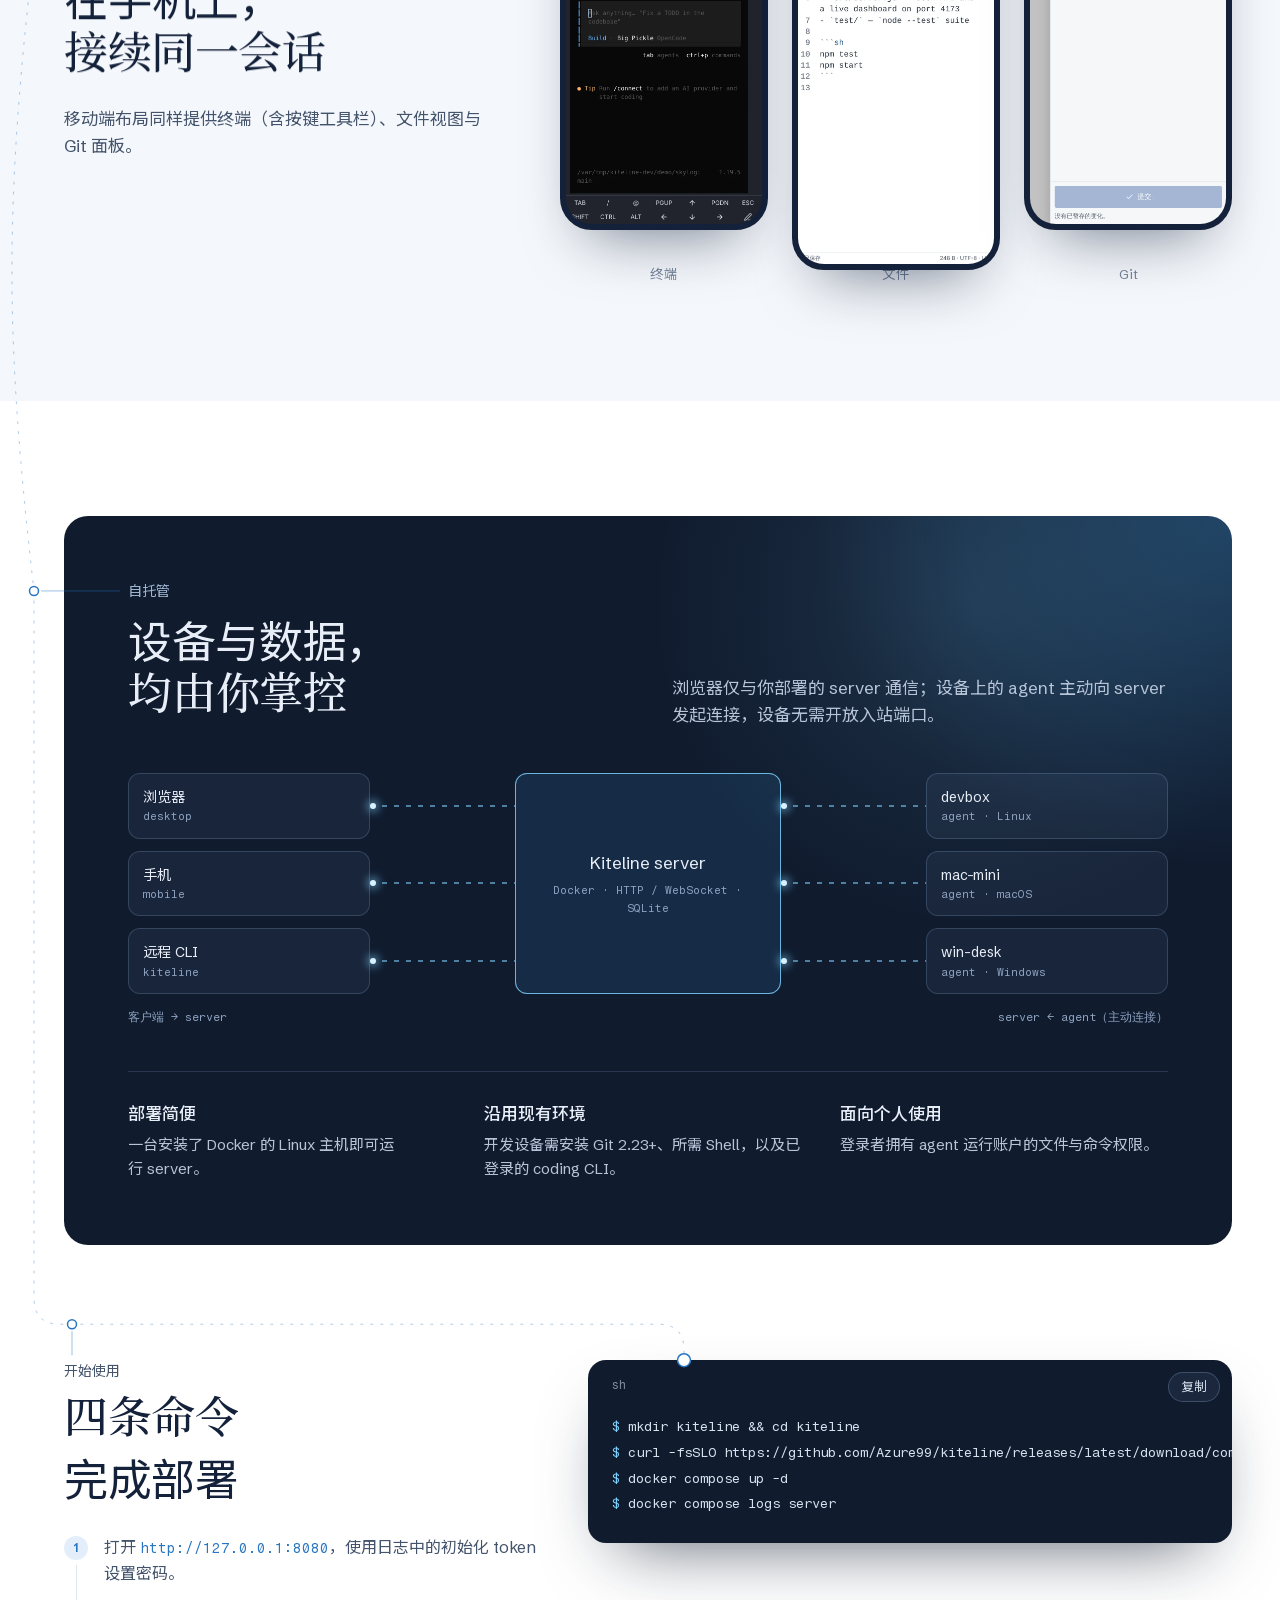
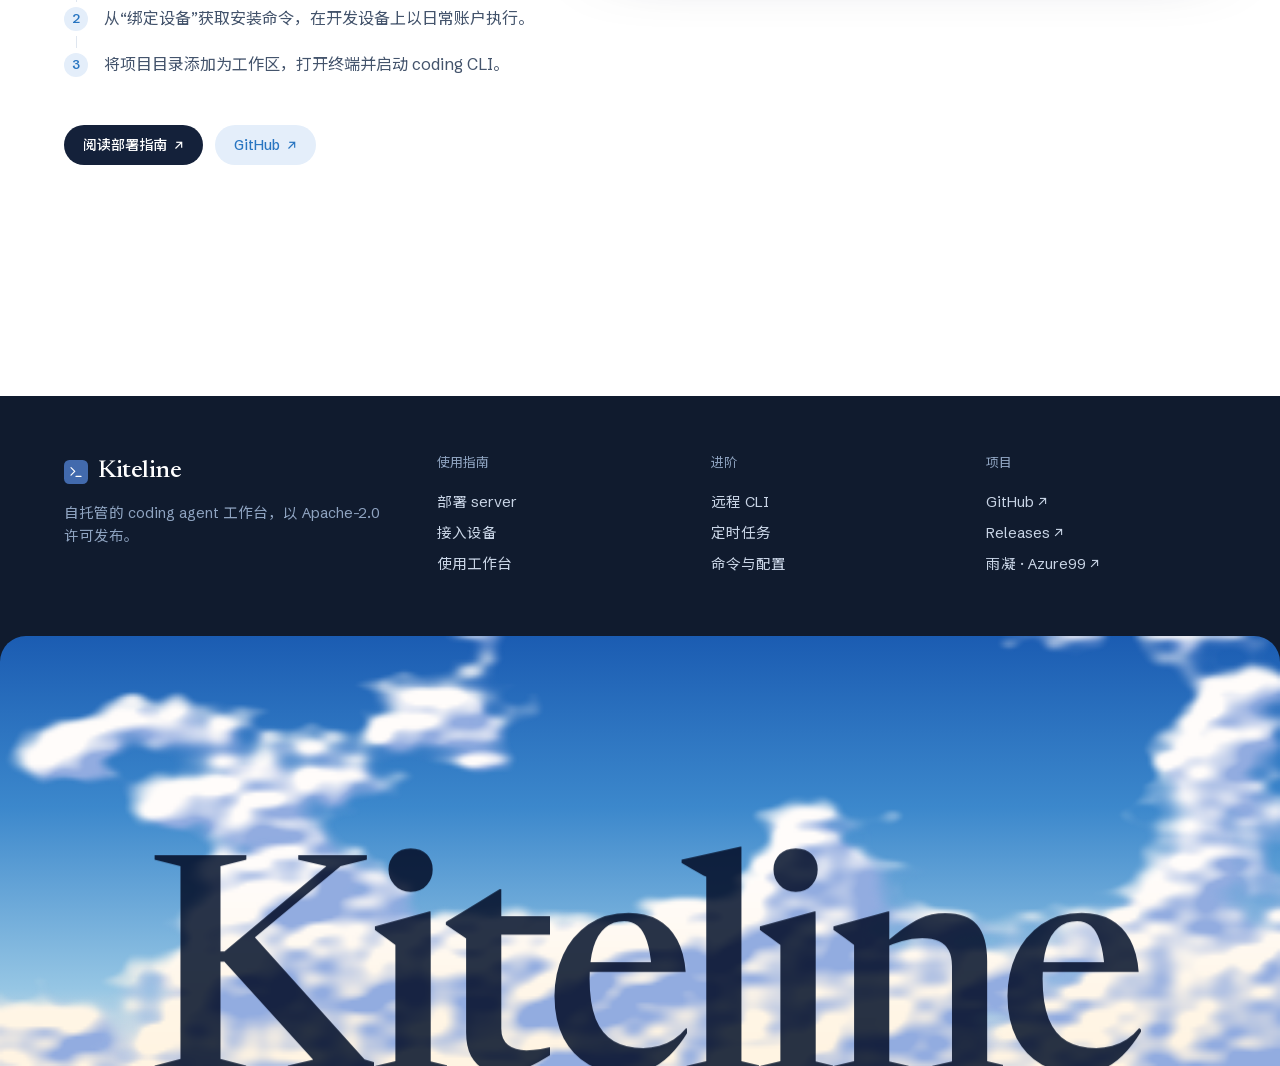
==== commit f89c6a78: "feat(site): polish the line prototype and archive dusk Take B1 forward as the main line of the homep" ====
--- a/site/prototypes/b-sky.html
+++ b/site/prototypes/b-sky.html
@@ -3,21 +3,17 @@
   <head>
     <meta charset="utf-8" />
     <meta name="viewport" content="width=device-width, initial-scale=1, viewport-fit=cover" />
-    <title>Kiteline · 晴空</title>
+    <title>Kiteline · 贯线</title>
     <meta name="theme-color" content="#1b5cb2" />
-    <link rel="preconnect" href="https://fonts.googleapis.com" />
-    <link rel="preconnect" href="https://fonts.gstatic.com" crossorigin />
-    <link
-      rel="stylesheet"
-      href="https://fonts.googleapis.com/css2?family=Schibsted+Grotesk:wght@400;500;600&family=Newsreader:ital,opsz,wght@0,6..72,400;0,6..72,500;1,6..72,400&family=Fragment+Mono&family=Noto+Sans+SC:wght@400;500&family=Noto+Serif+SC:wght@500&display=swap"
-    />
+    <!-- Self-hosted subsets; regenerate with tools/build-fonts.py after changing copy. -->
+    <link rel="stylesheet" href="assets/fonts/fonts.css" />
     <link rel="stylesheet" href="assets/proto.css" />
     <style>
-      /* Layout: a painted daytime sky with a kite on a line; a sheet slides over it and carries the product.
+      /* Layout: a painted daytime sky with a kite on a line; a white sheet slides over it and carries the product.
          One page, three modes chosen by body[data-variant]:
-           b   the baseline
-           b1  the kite line continues down the sheet and every section heading hangs on it
-           b2  the sheet moves from daylight through dusk into a night sky as you scroll */
+           b    the baseline, kept for comparison: the line ends with the hero
+           b1   the kite line continues down the sheet and every section heading hangs on it
+           b1s  b1 with serif headlines */
       :root {
         color-scheme: light;
         --blue: #2875c1; /* rainng.com navigation */
@@ -29,10 +25,6 @@
         --paper: #ffffff;
         --mist: #f4f7fb;
         --hair: #dfe6ef;
-        --art1: #d3e5f7;
-        --art2: #eaf2fb;
-        --art3: #fdf0e2;
-        --art-hi: 1;
         --night: #101b2e;
         --sans:
           "Schibsted Grotesk", "Noto Sans SC", "PingFang SC", "Microsoft YaHei", system-ui,
@@ -42,22 +34,11 @@
         --wrap: 1224px;
         --ease: cubic-bezier(0.2, 0.8, 0.2, 1);
       }
-      /* light surfaces keep daytime ink whatever the sheet is doing around them */
-      .day {
-        --ink: #14213a;
-        --ink-2: #44546c;
-        --muted: #76849a;
-        --hair: #dfe6ef;
-        --mist: #f4f7fb;
-        --blue: #2875c1;
-        --blue-soft: #e4eefa;
-        color: var(--ink);
-      }
       html {
-        background: #fff;
+        background: var(--paper);
       }
       body {
-        background: #fff;
+        background: var(--paper);
         color: var(--ink);
         font-family: var(--sans);
         font-size: 17px;
@@ -103,6 +84,35 @@
       h2 em {
         /* the second clause takes its own line, so the break never falls inside a word */
         display: block;
+      }
+      /* b1s: the whole headline is set in the serif; in Chinese the second clause is marked by colour */
+      body[data-variant="b1s"] h1,
+      body[data-variant="b1s"] h2 {
+        font-family: var(--serif);
+        letter-spacing: -0.022em;
+      }
+      body[data-variant="b1s"] h1 {
+        font-size: clamp(36px, 4.6vw, 62px);
+      }
+      body[data-variant="b1s"] h2 {
+        font-size: clamp(32px, 3.75vw, 47px);
+      }
+      html:lang(zh-CN) body[data-variant="b1s"] h1,
+      html:lang(zh-CN) body[data-variant="b1s"] h2 {
+        font-weight: 500;
+        letter-spacing: 0;
+      }
+      html:lang(zh-CN) body[data-variant="b1s"] h1 {
+        font-size: clamp(34px, 4.3vw, 58px);
+      }
+      html:lang(zh-CN) body[data-variant="b1s"] h2 {
+        font-size: clamp(30px, 3.5vw, 44px);
+      }
+      html:lang(zh-CN) body[data-variant="b1s"] .sheet em {
+        color: var(--blue);
+      }
+      html:lang(zh-CN) body[data-variant="b1s"] .night em {
+        color: #9fd0ff;
       }
       .eyebrow {
         font-size: 14px;
@@ -144,7 +154,7 @@
       }
       .pill.dark {
         background: var(--ink);
-        color: var(--paper);
+        color: #fff;
       }
       .pill.dark:hover {
         box-shadow: 0 12px 26px -10px rgba(20, 33, 58, 0.65);
@@ -171,6 +181,8 @@
 
       /* ---------- navigation ---------- */
       .nav {
+        --mark-bg: #fff;
+        --mark-fg: #1f63b8;
         position: fixed;
         inset: 0 0 auto;
         z-index: 60;
@@ -180,6 +192,8 @@
         transition: color 0.35s;
       }
       .nav.float {
+        --mark-bg: #426aad;
+        --mark-fg: #fff;
         color: var(--ink);
       }
       .nav-in {
@@ -213,20 +227,24 @@
       .brand {
         display: flex;
         align-items: center;
-        gap: 8px;
+        gap: 10px;
         font-family: var(--serif);
         font-size: 25px;
         font-weight: 500;
         letter-spacing: -0.02em;
       }
-      .brand svg {
-        width: 22px;
-        height: 22px;
-        transition: transform 0.6s var(--ease);
-        transform-origin: 20% 90%;
-      }
-      .brand:hover svg {
-        transform: rotate(-10deg) translateY(-2px);
+      .mark {
+        width: 24px;
+        height: 24px;
+        flex: none;
+      }
+      .mark rect {
+        fill: var(--mark-bg);
+        transition: fill 0.35s;
+      }
+      .mark g {
+        stroke: var(--mark-fg);
+        transition: stroke 0.35s;
       }
       .links {
         display: flex;
@@ -284,8 +302,20 @@
         width: 100%;
         height: 100%;
       }
+      /* three cloud layers: a hazy far field, the main bank, and a few wisps that pass in front of the kite */
+      #skyFar,
       #sky {
         transform-origin: 50% 100%;
+        will-change: transform;
+      }
+      #skyFront {
+        z-index: 3;
+        inset: 5% 0 auto auto;
+        width: 64%;
+        height: 56%;
+        -webkit-mask-image: radial-gradient(ellipse at 56% 46%, #000 28%, transparent 70%);
+        mask-image: radial-gradient(ellipse at 56% 46%, #000 28%, transparent 70%);
+        pointer-events: none;
         will-change: transform;
       }
       .hero::before {
@@ -372,12 +402,9 @@
         margin-top: -26px;
         border-radius: 26px 26px 0 0;
         background: var(--paper);
-        color: var(--ink);
         box-shadow: 0 -20px 60px -30px rgba(20, 33, 58, 0.35);
       }
       section {
-        position: relative;
-        z-index: 1;
         padding-block: clamp(64px, 9vw, 120px);
       }
       .rv {
@@ -410,7 +437,7 @@
         margin: 28px 0 0;
         padding: 0;
         list-style: none;
-        color: var(--muted);
+        color: #8d99ab;
       }
       .runs li {
         font-size: clamp(22px, 2.6vw, 32px);
@@ -557,6 +584,7 @@
         min-width: 190px;
         padding: 6px;
         background: #fff;
+        color: var(--ink);
         font-family: var(--sans);
         font-size: 14px;
         white-space: normal;
@@ -668,21 +696,13 @@
         overflow: hidden;
         border-radius: 20px;
         background:
-          radial-gradient(
-            70% 60% at 80% 0%,
-            rgba(255, 255, 255, var(--art-hi)) 0%,
-            rgba(255, 255, 255, 0) 70%
-          ),
-          linear-gradient(160deg, var(--art1), var(--art2));
+          radial-gradient(70% 60% at 80% 0%, #fff 0%, rgba(255, 255, 255, 0) 70%),
+          linear-gradient(160deg, #d3e5f7, #eaf2fb);
       }
       .vig:nth-child(2) .vig-art {
         background:
-          radial-gradient(
-            70% 60% at 10% 0%,
-            rgba(255, 255, 255, var(--art-hi)) 0%,
-            rgba(255, 255, 255, 0) 70%
-          ),
-          linear-gradient(200deg, var(--art2), var(--art3));
+          radial-gradient(70% 60% at 10% 0%, #fff 0%, rgba(255, 255, 255, 0) 70%),
+          linear-gradient(200deg, #dfeaf8, #fdf0e2);
       }
       .vig .mini {
         transition: transform 0.7s var(--ease);
@@ -900,9 +920,9 @@
       .phone {
         margin: 0;
         overflow: hidden;
-        border: 6px solid #14213a;
+        border: 6px solid var(--ink);
         border-radius: clamp(18px, 2.6vw, 32px);
-        background: #14213a;
+        background: var(--ink);
         box-shadow: 0 30px 60px -28px rgba(20, 33, 58, 0.6);
         opacity: 0;
         transform: translateY(60px) rotate(var(--r, 0deg));
@@ -937,7 +957,6 @@
         position: relative;
         overflow: hidden;
         padding: clamp(28px, 5vw, 64px);
-        border: 1px solid transparent;
         border-radius: 24px;
         background:
           radial-gradient(60% 80% at 100% 0%, rgba(59, 138, 196, 0.35), transparent 60%),
@@ -1175,11 +1194,26 @@
       }
       .code {
         position: relative;
-        border: 1px solid transparent;
         border-radius: 18px;
         background: var(--night);
         color: #d7e1ee;
         box-shadow: 0 30px 70px -30px rgba(16, 27, 46, 0.7);
+      }
+      .code.arrived {
+        /* the line has reached the commands */
+        animation: arrive 1.5s var(--ease);
+      }
+      @keyframes arrive {
+        0% {
+          box-shadow:
+            0 30px 70px -30px rgba(16, 27, 46, 0.7),
+            0 0 0 0 rgba(40, 117, 193, 0.55);
+        }
+        100% {
+          box-shadow:
+            0 30px 70px -30px rgba(16, 27, 46, 0.7),
+            0 0 0 18px rgba(40, 117, 193, 0);
+        }
       }
       .code pre {
         min-height: 9.6em;
@@ -1222,8 +1256,9 @@
 
       /* ---------- footer ---------- */
       footer {
+        --mark-bg: #426aad;
+        --mark-fg: #fff;
         position: relative;
-        z-index: 1;
         margin-top: clamp(64px, 9vw, 120px);
         background: var(--night);
         color: #c9d5e6;
@@ -1241,7 +1276,7 @@
         font-weight: 400;
         color: #8ea3c0;
       }
-      .foot-links div > a {
+      .foot-links div > a:not(.brand) {
         display: block;
         width: fit-content;
         padding: 4px 0;
@@ -1249,7 +1284,7 @@
           color 0.3s,
           transform 0.4s var(--ease);
       }
-      .foot-links div > a:hover {
+      .foot-links div > a:not(.brand):hover {
         color: #fff;
         transform: translateX(4px);
       }
@@ -1285,7 +1320,7 @@
         font-weight: 500;
         line-height: 1;
         letter-spacing: -0.045em;
-        color: #14213a;
+        color: var(--ink);
         text-align: center;
         mix-blend-mode: multiply;
         opacity: 0.92;
@@ -1296,7 +1331,7 @@
         margin: -0.2em -0.02em -0.3em;
       }
 
-      /* ---------- B1: the line continues down the sheet ---------- */
+      /* ---------- b1: the line continues down the sheet ---------- */
       .thread {
         position: absolute;
         inset: 0;
@@ -1307,7 +1342,7 @@
         overflow: visible;
         pointer-events: none;
       }
-      body[data-variant="b1"] .thread {
+      body[data-variant^="b1"] .thread {
         display: block;
       }
       .thread path {
@@ -1322,6 +1357,8 @@
       }
       .thread .live {
         stroke-width: 1.5;
+        stroke-dasharray: 1000;
+        stroke-dashoffset: 1000;
       }
       .thread .tick {
         stroke: var(--blue);
@@ -1336,6 +1373,25 @@
       }
       .thread .ring.lit {
         fill: var(--blue);
+      }
+      .thread .ripple {
+        /* one ring spreading out as the line reaches a hook */
+        fill: none;
+        stroke: var(--blue);
+        stroke-width: 1;
+        transform-box: fill-box;
+        transform-origin: center;
+        animation: spread 1s ease-out forwards;
+      }
+      @keyframes spread {
+        from {
+          opacity: 0.7;
+          transform: scale(1);
+        }
+        to {
+          opacity: 0;
+          transform: scale(4.5);
+        }
       }
       .thread .bead {
         fill: var(--blue);
@@ -1354,7 +1410,7 @@
         }
       }
       /* a heading settles on its hook when the line reaches it */
-      body[data-variant="b1"] .hung h2 {
+      body[data-variant^="b1"] .hung h2 {
         transform-origin: 0 0;
         animation: settle 1.2s var(--ease);
       }
@@ -1369,92 +1425,15 @@
           transform: none;
         }
       }
+      body[data-variant^="b1"] h1 {
+        /* leave the right of the hero to the line and the kite */
+        max-width: min(17em, 58vw);
+      }
       @media (max-width: 1330px) {
-        /* make room for the line in the left gutter */
-        body[data-variant="b1"] .sheet .wrap {
-          padding-left: max(52px, env(safe-area-inset-left, 0px));
-        }
-      }
-
-      /* ---------- B2: daylight to dusk to night ---------- */
-      body[data-variant="b2"] .sheet {
-        box-shadow: none;
-      }
-      body[data-variant="b2"] .sheet :where(h2, h3, p, li, b, span, a, button, div) {
-        transition:
-          color 0.5s,
-          border-color 0.5s;
-      }
-      #nightStars {
-        position: absolute;
-        left: 0;
-        z-index: 0;
-        display: none;
-        width: 100%;
-        pointer-events: none;
-      }
-      body[data-variant="b2"] #nightStars {
-        display: block;
-      }
-      .pocket::before {
-        /* the last warm light on the horizon */
-        content: "";
-        position: absolute;
-        inset: 0;
-        background: radial-gradient(
-          70% 80% at 72% 118%,
-          rgba(255, 150, 110, 0.6),
-          rgba(255, 150, 110, 0) 70%
-        );
-        opacity: 0;
-        transition: opacity 0.8s;
-        pointer-events: none;
-      }
-      body[data-variant="b2"] .pocket::before {
-        opacity: 1;
-      }
-      .pocket .wrap {
-        position: relative;
-      }
-      body[data-variant="b2"] .night,
-      body[data-variant="b2"] .code {
-        border-color: rgba(160, 195, 240, 0.18);
-      }
-      body[data-variant="b2"] footer {
-        background: none;
-      }
-      body[data-variant="b2"] .foot-sky {
-        background: linear-gradient(180deg, #050a18 0%, #0b1836 45%, #1d3f78 100%);
-      }
-      body[data-variant="b2"] .wordmark {
-        color: #dfeaff;
-        mix-blend-mode: normal;
-        opacity: 0.92;
-      }
-      #footStars,
-      .foot-moon {
-        display: none;
-      }
-      body[data-variant="b2"] #footStars,
-      body[data-variant="b2"] .foot-moon {
-        display: block;
-      }
-      .foot-moon {
-        position: absolute;
-        right: 12%;
-        top: 14%;
-        width: clamp(44px, 6vw, 84px);
-        aspect-ratio: 1;
-        filter: drop-shadow(0 0 22px rgba(170, 205, 255, 0.55));
-      }
-      .foot-moon::before {
-        content: "";
-        position: absolute;
-        inset: 0;
-        border-radius: 50%;
-        background: radial-gradient(circle at 34% 40%, #fdfefe 0 45%, #d3e2f5 100%);
-        -webkit-mask-image: radial-gradient(circle at 70% 36%, transparent 0 49%, #000 50.5%);
-        mask-image: radial-gradient(circle at 70% 36%, transparent 0 49%, #000 50.5%);
+        /* below this width there is no free margin, so the copy gives the line 16px of its gutter */
+        body[data-variant^="b1"] .sheet .wrap {
+          padding-left: max(36px, env(safe-area-inset-left, 0px));
+        }
       }
 
       /* ---------- small screens ---------- */
@@ -1532,6 +1511,17 @@
             ),
             linear-gradient(180deg, rgba(20, 60, 130, 0.28), transparent 22%);
         }
+        #skyFront {
+          /* keep the foreground wisps above the copy */
+          height: 30%;
+        }
+        body[data-variant^="b1"] .hero-copy .wrap {
+          /* the line climbs the right margin here; keep the copy clear of it */
+          padding-right: max(34px, env(safe-area-inset-right, 0px));
+        }
+        body[data-variant^="b1"] h1 {
+          max-width: none;
+        }
       }
       @media (max-width: 520px) {
         .nav-cta .line {
@@ -1558,27 +1548,34 @@
         .node.server::after,
         .panel::before,
         .thread .halo,
-        body[data-variant="b1"] .hung h2 {
+        .thread .ripple,
+        .code.arrived,
+        body[data-variant^="b1"] .hung h2 {
           animation: none;
         }
-        body[data-variant="b2"] .sheet :where(h2, h3, p, li, b, span, a, button, div) {
-          transition: none;
+        .thread .ripple {
+          display: none;
         }
       }
     </style>
   </head>
-  <body data-proto="b" data-variants="b b1 b2">
+  <body data-proto="b" data-variants="b1 b1s b">
     <header class="nav" id="nav">
       <div class="nav-in">
         <a class="brand" href="#top" aria-label="Kiteline">
-          <svg viewBox="0 0 24 24" fill="none" aria-hidden="true">
-            <path d="M14.5 2 21 8.5 11.5 15 6 7.5Z" fill="currentColor" />
-            <path
-              d="M11.5 15c-1.6 1.7-.4 3.300-2.700 4.200S6 21.300 3 21.800"
-              stroke="currentColor"
-              stroke-width="1.4"
+          <!-- The product icon from packages/web/public/icons/icon.svg; terminal glyph: Lucide / Feather. -->
+          <svg class="mark" viewBox="0 0 512 512" aria-hidden="true">
+            <rect width="512" height="512" rx="112" />
+            <g
+              transform="translate(96 96) scale(13.333333)"
+              fill="none"
+              stroke-width="1.9"
               stroke-linecap="round"
-            />
+              stroke-linejoin="round"
+            >
+              <path d="M12 19h8" />
+              <path d="m4 17 6-6-6-6" />
+            </g>
           </svg>
           Kiteline
         </a>
@@ -1600,8 +1597,10 @@
     </header>
 
     <div class="hero" id="top">
+      <canvas id="skyFar" aria-hidden="true"></canvas>
       <canvas id="sky" aria-hidden="true"></canvas>
       <canvas id="kite" aria-hidden="true"></canvas>
+      <canvas id="skyFront" aria-hidden="true"></canvas>
       <div class="hero-copy" id="heroCopy">
         <div class="wrap">
           <div
@@ -1621,6 +1620,7 @@
           </h1>
           <p
             class="rise"
+            id="heroText"
             style="--dl: 0.9s"
             data-en="Claude Code, Codex and other command-line tools run as native TUIs on devices you own. Manage multiple devices and projects from a browser, and continue the same terminal session across a computer, a phone and a remote CLI."
           >
@@ -1628,7 +1628,7 @@
             运行在你自己的设备上。通过浏览器统一管理多台设备与项目，同一终端会话可在电脑、手机与远程
             CLI 之间接续。
           </p>
-          <div class="cta rise" style="--dl: 1.1s">
+          <div class="cta rise" id="heroCta" style="--dl: 1.1s">
             <a class="pill dark" href="#start"
               ><span data-en="Get started">开始部署</span> <span class="arr">↗</span></a
             >
@@ -1639,10 +1639,9 @@
     </div>
 
     <main class="sheet" id="sheet">
-      <canvas id="nightStars" aria-hidden="true"></canvas>
       <svg class="thread" id="thread" aria-hidden="true">
         <path class="ghost" id="ghost" />
-        <path class="live" id="live" />
+        <path class="live" id="live" pathLength="1000" />
         <g id="marks"></g>
         <circle class="halo" id="halo" r="8" />
         <circle class="bead" id="bead" r="4" />
@@ -1686,7 +1685,9 @@
           <div class="panel rv" id="panel">
             <div class="pane on">
               <div class="lift">
-                <div class="frame day" style="--shift: -38%">
+                <div class="frame" style="--shift: -38%">
+                  <!-- To replace with a Codex or Claude Code capture: overwrite assets/tui-zh.webp and
+                       assets/tui-en.webp (2000 × 1250, workbench at a 1080 × 675 viewport). -->
                   <img
                     src="assets/tui-zh.webp"
                     data-src-en="assets/tui-en.webp"
@@ -1697,7 +1698,7 @@
                   />
                 </div>
               </div>
-              <div class="float menu day" id="menu" aria-hidden="true">
+              <div class="float menu" id="menu" aria-hidden="true">
                 <div><i></i>Shell</div>
                 <div><i></i>Claude Code</div>
                 <div><i></i>Codex</div>
@@ -1706,7 +1707,7 @@
             </div>
             <div class="pane">
               <div class="lift">
-                <div class="frame day">
+                <div class="frame">
                   <img
                     src="assets/git-zh.webp"
                     data-src-en="assets/git-en.webp"
@@ -1724,7 +1725,7 @@
             </div>
             <div class="pane">
               <div class="lift">
-                <div class="frame dialog day">
+                <div class="frame dialog">
                   <img
                     src="assets/port-zh.webp"
                     data-src-en="assets/port-en.webp"
@@ -1741,7 +1742,7 @@
             </div>
             <div class="pane">
               <div class="lift">
-                <div class="frame dialog day">
+                <div class="frame dialog">
                   <img
                     src="assets/cli-zh.webp"
                     data-src-en="assets/cli-en.webp"
@@ -1816,7 +1817,7 @@
           <div class="trio">
             <article class="vig rv">
               <div class="vig-art" aria-hidden="true">
-                <div class="mini day" id="workspaces">
+                <div class="mini" id="workspaces">
                   <div class="row dev">devbox <span class="os">Linux</span></div>
                   <div class="row ws on">skylog <span class="badge">1</span></div>
                   <div class="row ws">media-kit</div>
@@ -1834,7 +1835,7 @@
             </article>
             <article class="vig rv" style="--dl: 0.1s">
               <div class="vig-art" aria-hidden="true">
-                <div class="mini stack day">
+                <div class="mini stack">
                   <div class="toast">
                     <b>Codex <time>10:45</time></b>
                     <small data-en="Terminal notification · skylog">终端通知 · skylog</small>
@@ -1860,7 +1861,7 @@
             </article>
             <article class="vig rv" style="--dl: 0.2s">
               <div class="vig-art" aria-hidden="true">
-                <div class="mini day">
+                <div class="mini">
                   <div class="cron"><b>Daily review</b><code>0 9 * * 1-5</code></div>
                   <div class="week">
                     <i>S</i><i class="run" style="--i: 1">M</i><i class="run" style="--i: 2">T</i
@@ -2025,7 +2026,7 @@
       <section class="start" id="start">
         <div class="wrap">
           <div class="rv">
-            <div class="eyebrow hook" id="startHook" data-en="Getting started">开始使用</div>
+            <div class="eyebrow hook" data-en="Getting started">开始使用</div>
             <h2 class="sp" style="margin-top: 12px" data-en="Deployed in <em>four commands</em>">
               <em>四条命令</em>完成部署
             </h2>
@@ -2080,7 +2081,22 @@
       <footer id="footer">
         <div class="wrap foot-links">
           <div>
-            <a class="brand" href="#top" style="color: #fff">Kiteline</a>
+            <a class="brand" href="#top" style="color: #fff">
+              <svg class="mark" viewBox="0 0 512 512" aria-hidden="true">
+                <rect width="512" height="512" rx="112" />
+                <g
+                  transform="translate(96 96) scale(13.333333)"
+                  fill="none"
+                  stroke-width="1.9"
+                  stroke-linecap="round"
+                  stroke-linejoin="round"
+                >
+                  <path d="M12 19h8" />
+                  <path d="m4 17 6-6-6-6" />
+                </g>
+              </svg>
+              Kiteline
+            </a>
             <p
               style="margin-top: 10px"
               data-en="A self-hosted workbench for coding agents, released under Apache-2.0."
@@ -2132,8 +2148,6 @@
           </div>
         </div>
         <div class="foot-sky" id="footSky">
-          <canvas id="footStars" aria-hidden="true"></canvas>
-          <div class="foot-moon" aria-hidden="true"></div>
           <canvas id="sky2" aria-hidden="true"></canvas>
           <div class="wordmark sp" id="wordmark" data-chars aria-hidden="true">Kiteline</div>
         </div>
@@ -2146,38 +2160,91 @@
         "use strict";
         var KL = window.KL;
         var scrollY = 0;
+        var hero = document.getElementById("top");
         var sheet = document.getElementById("sheet");
-        var TITLES = { b: "Kiteline · 晴空", b1: "Kiteline · 贯线", b2: "Kiteline · 暮色" };
-        function is(name) {
-          return KL.variant === name;
-        }
-
-        /* ---------- painted clouds ---------- */
-        var skyCanvas = document.getElementById("sky");
-        KL.clouds(skyCanvas, function (t) {
+        var TITLES = {
+          b: "Kiteline · 晴空",
+          b1: "Kiteline · 贯线",
+          b1s: "Kiteline · 贯线（宋体标题）",
+        };
+        function lineMode() {
+          return KL.variant.indexOf("b1") === 0;
+        }
+        function covered() {
+          /* the hero is sticky and stays under the sheet; stop painting it once it cannot be seen */
+          return scrollY >= hero.clientHeight;
+        }
+
+        /* ---------- painted clouds, in three layers ---------- */
+        var skyFar = document.getElementById("skyFar");
+        var skyNear = document.getElementById("sky");
+        var skyFront = document.getElementById("skyFront");
+        KL.clouds(
+          skyFar,
+          function (t) {
+            return {
+              pause: covered(),
+              lit: [238, 245, 252],
+              low: [252, 242, 228],
+              shade: [156, 184, 230],
+              cover: -0.02,
+              alpha: 0.62,
+              freq: 3.6,
+              drift: t * 0.006 + 9.1,
+            };
+          },
+          { resolution: 300, interval: 170 },
+        );
+        KL.clouds(
+          skyNear,
+          function (t) {
+            return {
+              pause: covered(),
+              lit: [255, 252, 250],
+              low: [255, 246, 228],
+              shade: [150, 176, 226],
+              /* fewer clouds behind the copy on a narrow screen */
+              cover: window.innerWidth < 760 ? -0.04 : 0.03,
+              alpha: 1,
+              freq: 2.2,
+              drift: t * 0.013 + 3.2,
+            };
+          },
+          { resolution: 440, interval: 84 },
+        );
+        KL.clouds(
+          skyFront,
+          function (t) {
+            return {
+              pause: covered(),
+              lit: [255, 255, 255],
+              low: [255, 251, 244],
+              shade: [178, 200, 238],
+              cover: -0.085,
+              base: 0.44,
+              gain: 0,
+              from: 0,
+              alpha: 0.82,
+              freq: 1.5,
+              drift: t * 0.03 + 21.5,
+            };
+          },
+          { resolution: 220, interval: 100 },
+        );
+        KL.clouds(document.getElementById("sky2"), function (t) {
           return {
             lit: [255, 252, 250],
-            low: [255, 246, 228],
-            shade: [150, 176, 226],
-            /* fewer clouds behind the copy on a narrow screen */
-            cover: window.innerWidth < 760 ? -0.03 : 0.05,
+            low: [255, 244, 226],
+            shade: [146, 172, 224],
+            cover: 0.1,
             alpha: 1,
-            drift: t * 0.012 + 3.2,
-          };
-        });
-        KL.clouds(document.getElementById("sky2"), function (t) {
-          var nightSky = is("b2");
-          return {
-            lit: nightSky ? [58, 76, 124] : [255, 252, 250],
-            low: nightSky ? [74, 96, 150] : [255, 244, 226],
-            shade: nightSky ? [14, 22, 48] : [146, 172, 224],
-            cover: nightSky ? 0.02 : 0.1,
-            alpha: nightSky ? 0.7 : 1,
             drift: t * 0.014 + 11.4,
           };
         });
 
-        /* ---------- B1: the kite line through the sheet ---------- */
+        /* ---------- b1: the kite line through the sheet ---------- */
+        /* Progress along the line is a fraction: the path carries pathLength="1000", so the dash does
+           not have to be recomputed while the line sways. */
         var ghost = document.getElementById("ghost");
         var live = document.getElementById("live");
         var marksGroup = document.getElementById("marks");
@@ -2185,15 +2252,56 @@
         var halo = document.getElementById("halo");
         var hooks = [].slice.call(document.querySelectorAll(".hook"));
         var codeBlock = document.getElementById("codeBlock");
-        var line = { x: 0, total: 0, table: [], marks: [], shown: 0, target: 0, raf: 0 };
+        var line = {
+          x: 0,
+          geo: null,
+          table: [],
+          marks: [],
+          shown: 0,
+          target: 0,
+          raf: 0,
+          vel: 0,
+          sway: 0,
+          arrived: false,
+        };
         function svgEl(name, attrs) {
           var el = document.createElementNS("http://www.w3.org/2000/svg", name);
           for (var key in attrs) el.setAttribute(key, attrs[key]);
           marksGroup.appendChild(el);
           return el;
         }
+        function pathFor(sway) {
+          /* sway widens the slack between hooks; the hooks themselves do not move */
+          var geo = line.geo;
+          var g = geo.g;
+          var d = "M" + g + " 0";
+          var prev = 0;
+          for (var i = 0; i < geo.ys.length; i++) {
+            var y = geo.ys[i];
+            var dy = y - prev;
+            var s =
+              (i % 2 ? -1 : 1) *
+              Math.min(geo.slack, dy * 0.05) *
+              (1 + sway * (i % 2 ? 1 : -1) * 0.9);
+            d +=
+              "C" +
+              (g + s).toFixed(1) +
+              " " +
+              (prev + dy * 0.4).toFixed(1) +
+              "," +
+              (g + s).toFixed(1) +
+              " " +
+              (y - dy * 0.4).toFixed(1) +
+              "," +
+              g +
+              " " +
+              y.toFixed(1);
+            prev = y;
+          }
+          return d + geo.tail;
+        }
         function buildLine() {
-          if (!is("b1")) return;
+          if (!lineMode()) return;
           var sr = sheet.getBoundingClientRect();
           var narrow = window.innerWidth <= 900;
           var pts = hooks.map(function (hook) {
@@ -2205,35 +2313,24 @@
               el: hook,
             };
           });
-          var g = Math.max(18, pts[0].x - 30);
+          /* in the free margin when there is one, otherwise 22px left of the copy */
+          var g = Math.max(12, pts[0].x - (pts[0].x > 60 ? 30 : 22));
           var code = codeBlock.getBoundingClientRect();
           var cx = code.left - sr.left,
             cy = code.top - sr.top;
           var last = pts[pts.length - 1];
           var regular = narrow ? pts : pts.slice(0, -1);
-          var d = "M" + g + " 0";
-          var prev = 0;
           marksGroup.textContent = "";
           line.marks = [];
-          regular.forEach(function (p, i) {
-            var dy = p.y - prev;
-            /* the line hangs slightly slack between hooks, alternating sides */
-            var s = (i % 2 ? -1 : 1) * Math.min(16, dy * 0.06);
-            d +=
-              "C" +
-              (g + s) +
-              " " +
-              (prev + dy * 0.4).toFixed(1) +
-              "," +
-              (g + s) +
-              " " +
-              (p.y - dy * 0.4).toFixed(1) +
-              "," +
-              g +
-              " " +
-              p.y.toFixed(1);
-            prev = p.y;
-            if (p.x - g > 22)
+          /* the knot where the hero's line is handed over to the sheet */
+          line.marks.push({
+            x: g,
+            y: 0,
+            el: svgEl("circle", { class: "ring", cx: g, cy: 0, r: 3.5 }),
+            head: null,
+          });
+          regular.forEach(function (p) {
+            if (p.x - g > 20)
               svgEl("line", { class: "tick", x1: g + 7, y1: p.y, x2: p.x - 8, y2: p.y });
             line.marks.push({
               x: g,
@@ -2242,21 +2339,21 @@
               head: p.el.parentNode,
             });
           });
-          var end;
+          var tail, end;
           if (narrow) {
             /* single column: straight down, then a short turn into the commands */
             var ey = cy + 30;
-            d +=
+            tail =
               "L" +
               g +
               " " +
-              (ey - 16) +
+              (ey - 14) +
               "Q" +
               g +
               " " +
               ey +
               "," +
-              (g + 16) +
+              (g + 14) +
               " " +
               ey +
               "L" +
@@ -2264,13 +2361,14 @@
               " " +
               ey;
             end = [cx, ey];
+            line.runY = ey - 14;
           } else {
             /* two columns: turn right above the last heading, which hangs below the line, then drop into the commands */
             var ys = last.top - 36;
             var r = 26;
             var xe = cx + 96;
             var hx = last.x + 8;
-            d +=
+            tail =
               "L" +
               g +
               " " +
@@ -2307,45 +2405,54 @@
               head: last.el.parentNode,
             });
             end = [xe, cy];
+            line.runY = ys - r;
           }
           line.marks.push({
             x: end[0],
             y: end[1],
             el: svgEl("circle", { class: "ring", cx: end[0], cy: end[1], r: 6.5 }),
             head: null,
+            end: true,
           });
+          line.x = g;
+          line.geo = {
+            g: g,
+            ys: regular.map(function (p) {
+              return p.y;
+            }),
+            slack: narrow ? 5 : 14,
+            tail: tail,
+          };
+          var d = pathFor(0);
           ghost.setAttribute("d", d);
           live.setAttribute("d", d);
-          line.x = g;
-          line.total = live.getTotalLength();
-          live.style.strokeDasharray = line.total;
-          /* sample the path once: scroll position → length, and each hook → its length along the line */
+          /* sample the resting path once: scroll position → fraction, and each hook → its fraction */
+          var total = live.getTotalLength();
           line.table = [];
-          var steps = Math.ceil(line.total / 8);
+          var steps = Math.ceil(total / 8);
           var maxY = -1;
           for (var m = 0; m < line.marks.length; m++) line.marks[m].best = 1e9;
           for (var i = 0; i <= steps; i++) {
-            var len = (i / steps) * line.total;
-            var pt = live.getPointAtLength(len);
+            var fraction = i / steps;
+            var pt = live.getPointAtLength(fraction * total);
             if (pt.y > maxY) {
               maxY = pt.y;
-              line.table.push([pt.y, len]);
+              line.table.push([pt.y, fraction]);
             }
             for (var k = 0; k < line.marks.length; k++) {
               var mark = line.marks[k];
               var dist = Math.abs(pt.x - mark.x) + Math.abs(pt.y - mark.y);
               if (dist < mark.best) {
                 mark.best = dist;
-                mark.len = len;
+                mark.at = fraction;
               }
             }
           }
-          line.runY = narrow ? cy + 14 : last.top - 36 - 26;
-        }
-        function lengthAt(y) {
+        }
+        function fractionAt(y) {
           var table = line.table;
           if (!table.length || y <= table[0][0]) return 0;
-          if (y >= line.runY) return line.total;
+          if (y >= line.runY) return 1;
           var lo = 0,
             hi = table.length - 1;
           while (hi - lo > 1) {
@@ -2359,170 +2466,66 @@
         }
         function paintLine() {
           line.raf = 0;
-          if (!is("b1")) return;
+          if (!lineMode() || !line.geo) return;
           var gap = line.target - line.shown;
-          line.shown = KL.reduced || Math.abs(gap) < 0.6 ? line.target : line.shown + gap * 0.16;
-          live.style.strokeDashoffset = line.total - line.shown;
-          var pt = live.getPointAtLength(line.shown);
+          line.shown = KL.reduced || Math.abs(gap) < 0.0004 ? line.target : line.shown + gap * 0.16;
+          /* the slack follows how fast the page is moving, then settles */
+          line.vel *= 0.88;
+          line.sway += (KL.clamp(line.vel, -1.6, 1.6) - line.sway) * 0.14;
+          var swaying = !KL.reduced && (Math.abs(line.sway) > 0.004 || Math.abs(line.vel) > 0.004);
+          if (swaying) {
+            var d = pathFor(line.sway);
+            ghost.setAttribute("d", d);
+            live.setAttribute("d", d);
+          }
+          live.style.strokeDashoffset = 1000 * (1 - line.shown);
+          var pt = live.getPointAtLength(line.shown * live.getTotalLength());
           bead.setAttribute("cx", pt.x);
           bead.setAttribute("cy", pt.y);
           halo.setAttribute("cx", pt.x);
           halo.setAttribute("cy", pt.y);
           for (var i = 0; i < line.marks.length; i++) {
             var mark = line.marks[i];
-            var lit = line.shown >= mark.len - 2;
-            if (lit !== mark.lit) {
-              mark.lit = lit;
-              mark.el.classList.toggle("lit", lit);
-              if (lit && mark.head) mark.head.classList.add("hung");
+            var lit = line.shown >= mark.at - 0.0008;
+            if (lit === mark.lit) continue;
+            mark.lit = lit;
+            mark.el.classList.toggle("lit", lit);
+            if (!lit) continue;
+            if (mark.head) mark.head.classList.add("hung");
+            if (mark.end) {
+              line.arrived = true;
+              codeBlock.classList.add("arrived");
+            }
+            if (!KL.reduced && line.painted) {
+              var ripple = svgEl("circle", { class: "ripple", cx: mark.x, cy: mark.y, r: 5 });
+              ripple.addEventListener("animationend", function () {
+                this.remove();
+              });
             }
           }
-          if (line.shown !== line.target) line.raf = requestAnimationFrame(paintLine);
-        }
-        function updateLine() {
-          if (!is("b1")) return;
+          line.painted = true;
+          if (line.shown !== line.target || swaying) line.raf = requestAnimationFrame(paintLine);
+        }
+        function updateLine(delta) {
+          if (!lineMode() || !line.geo) return;
           var top = sheet.getBoundingClientRect().top;
           var doc = document.documentElement;
           var atEnd = window.scrollY + window.innerHeight >= doc.scrollHeight - 4;
           /* with reduced motion the line is simply there, complete */
-          line.target =
-            KL.reduced || atEnd ? line.total : lengthAt(-top + window.innerHeight * 0.62);
+          line.target = KL.reduced || atEnd ? 1 : fractionAt(-top + window.innerHeight * 0.62);
+          line.vel += KL.clamp(delta || 0, -90, 90) * 0.012;
           if (!line.raf) line.raf = requestAnimationFrame(paintLine);
         }
 
-        /* ---------- B2: the sheet follows the hour ---------- */
-        /* paper, mist, hairline, three art tones, soft blue, highlight strength */
-        var TONES = [
-          [
-            [255, 255, 255],
-            [244, 247, 251],
-            [223, 230, 239],
-            [211, 229, 247],
-            [234, 242, 251],
-            [253, 240, 226],
-            [228, 238, 250],
-            1,
-          ],
-          [
-            [255, 246, 236],
-            [251, 233, 217],
-            [240, 222, 205],
-            [250, 221, 196],
-            [238, 226, 240],
-            [255, 214, 186],
-            [250, 230, 214],
-            0.9,
-          ],
-          [
-            [44, 44, 98],
-            [57, 46, 108],
-            [86, 80, 142],
-            [70, 62, 128],
-            [92, 70, 132],
-            [126, 80, 124],
-            [66, 62, 128],
-            0.16,
-          ],
-          [
-            [11, 19, 36],
-            [15, 26, 48],
-            [34, 48, 73],
-            [20, 34, 62],
-            [26, 44, 78],
-            [34, 48, 84],
-            [22, 41, 74],
-            0.06,
-          ],
-        ];
-        var TOKENS = ["--paper", "--mist", "--hair", "--art1", "--art2", "--art3", "--blue-soft"];
-        var INK_DARK = {
-          "--ink": "#14213a",
-          "--ink-2": "#44546c",
-          "--muted": "#76849a",
-          "--blue": "#2875c1",
-        };
-        var INK_LIGHT = {
-          "--ink": "#eef1fa",
-          "--ink-2": "#c6cce2",
-          "--muted": "#969ebe",
-          "--blue": "#8ec5ff",
-        };
-        var boundaries = [
-          document.getElementById("everywhere"),
-          document.getElementById("pocket"),
-          document.getElementById("own"),
-        ];
-        var nightStars = document.getElementById("nightStars");
-        var footer = document.getElementById("footer");
-        var nightAmount = 0;
-        function updateTone() {
-          var style = sheet.style;
-          if (!is("b2")) return;
-          var vh = window.innerHeight;
-          var index = 0,
-            k = 0;
-          /* each tone holds for its section and blends while the next section scrolls in */
-          for (var i = 0; i < boundaries.length; i++) {
-            var y = boundaries[i].getBoundingClientRect().top;
-            var blend = KL.smooth((vh * 0.95 - y) / (vh * 0.6));
-            if (blend >= 1) index = i + 1;
-            else {
-              if (blend > 0) {
-                index = i;
-                k = blend;
-              }
-              break;
-            }
-          }
-          var a = TONES[index],
-            b = TONES[Math.min(index + 1, TONES.length - 1)];
-          var paper;
-          for (var t = 0; t < TOKENS.length; t++) {
-            var c = [
-              a[t][0] + (b[t][0] - a[t][0]) * k,
-              a[t][1] + (b[t][1] - a[t][1]) * k,
-              a[t][2] + (b[t][2] - a[t][2]) * k,
-            ];
-            if (t === 0) paper = c;
-            style.setProperty(
-              TOKENS[t],
-              "rgb(" + Math.round(c[0]) + "," + Math.round(c[1]) + "," + Math.round(c[2]) + ")",
-            );
-          }
-          style.setProperty("--art-hi", (a[7] + (b[7] - a[7]) * k).toFixed(3));
-          /* ink flips once, when the paper passes mid-grey; CSS eases the change */
-          var ink =
-            (paper[0] * 0.299 + paper[1] * 0.587 + paper[2] * 0.114) / 255 < 0.56
-              ? INK_LIGHT
-              : INK_DARK;
-          for (var key in ink) style.setProperty(key, ink[key]);
-          nightAmount = index >= 3 ? 1 : index === 2 ? k : 0;
-        }
-        function clearTone() {
-          TOKENS.concat(["--art-hi", "--ink", "--ink-2", "--muted", "--blue"]).forEach(
-            function (token) {
-              sheet.style.removeProperty(token);
-            },
-          );
-          nightAmount = 0;
-        }
-        function placeStars() {
-          var own = document.getElementById("own");
-          nightStars.style.top = own.offsetTop + "px";
-          nightStars.style.height = footer.offsetTop - own.offsetTop + "px";
-        }
-        placeStars();
-        var starField = KL.stars(nightStars, function () {
-          return is("b2") ? nightAmount : 0;
-        });
-        var footStarField = KL.stars(document.getElementById("footStars"), function () {
-          return is("b2") ? 1 : 0;
-        });
-
         /* ---------- the kite, its line, stars and a passing contrail ---------- */
+        var heroCopy = document.getElementById("heroCopy");
+        var copyShift = 0;
+        var route = { xr: 0, ready: false };
+        /* exposed for checks: whether the planned route is clear of the copy */
+        KL.debug = { route: route, line: line };
+        var redrawKite = function () {};
         (function kite() {
           var canvas = document.getElementById("kite");
-          var hero = canvas.parentNode;
           var ctx = canvas.getContext("2d");
           var w, h, dpr;
           var px = 0.5,
@@ -2547,6 +2550,120 @@
                 p: Math.random() * 6.28,
                 big: Math.random() < 0.22,
               });
+            }
+          }
+          function tight() {
+            /* too little room beside the copy for a diagonal: the line climbs the right margin instead */
+            return w < 900;
+          }
+          function kiteHome(narrow) {
+            /* when the line climbs the margin the kite sits further right, close to where it arrives */
+            if (lineMode() && tight()) return [w * 0.8, h * (narrow ? 0.2 : 0.24)];
+            return narrow ? [w * 0.72, h * 0.2] : [w * 0.735, h * 0.27];
+          }
+          /* The hero's line from the sheet's corner (ax, ay) to the kite, as cubic segments
+             [x0, y0, c1x, c1y, c2x, c2y, x1, y1]. It first runs in the band below the buttons, then climbs.
+             Wide: one curve that leaves the band at xr and leans toward the kite.
+             Narrow: along the band to the right margin at xr, round the corner, straight up, then in to
+             the kite. open (0..1) unfolds the shape while the kite is being launched. */
+          function routeSegments(ax, ay, kx, ky, xr, narrow, open) {
+            if (!narrow) {
+              return [
+                [
+                  ax,
+                  ay,
+                  KL.lerp(ax, xr, open),
+                  ay - 8,
+                  KL.lerp(kx, xr + (kx - xr) * 0.5, open),
+                  KL.lerp(ky, ky + (ay - ky) * 0.62, open),
+                  kx,
+                  ky,
+                ],
+              ];
+            }
+            var m = KL.lerp(kx, xr, open);
+            var turn = ay - 46 * open;
+            return [
+              [ax, ay, KL.lerp(ax, m, 0.55), ay - 9, m, ay - 6, m, turn],
+              [
+                m,
+                turn,
+                m,
+                ky + (turn - ky) * 0.45,
+                kx + (m - kx) * 0.7,
+                ky + (ay - ky) * 0.16,
+                kx,
+                ky,
+              ],
+            ];
+          }
+          function routeClear(segments, boxes) {
+            for (var s = 0; s < segments.length; s++) {
+              var c = segments[s];
+              for (var i = 1; i < 48; i++) {
+                var t = i / 48,
+                  u = 1 - t;
+                var x =
+                  u * u * u * c[0] + 3 * u * u * t * c[2] + 3 * u * t * t * c[4] + t * t * t * c[6];
+                var y =
+                  u * u * u * c[1] + 3 * u * u * t * c[3] + 3 * u * t * t * c[5] + t * t * t * c[7];
+                for (var b = 0; b < boxes.length; b++) {
+                  if (x > boxes[b][0] && x < boxes[b][2] && y > boxes[b][1] && y < boxes[b][3])
+                    return false;
+                }
+              }
+            }
+            return true;
+          }
+          /* b1: find the leftmost such route that stays clear of the copy. */
+          function planRoute() {
+            route.ready = false;
+            if (!lineMode() || !line.geo) return;
+            var narrow = w < 760;
+            var top = hero.getBoundingClientRect().top;
+            var pad = narrow ? 5 : 12;
+            var boxes = [];
+            function add(r) {
+              if (r.width > 2 && r.height > 2)
+                boxes.push([
+                  r.left - pad,
+                  r.top - top + copyShift - pad,
+                  r.right + pad,
+                  r.bottom - top + copyShift + pad,
+                ]);
+            }
+            [].forEach.call(heroCopy.querySelectorAll("#heroTitle .sw, .pill"), function (el) {
+              add(el.getBoundingClientRect());
+            });
+            /* block elements span the full column, so measure their text line by line instead */
+            [].forEach.call(heroCopy.querySelectorAll(".eyebrow, #heroText"), function (el) {
+              var range = document.createRange();
+              range.selectNodeContents(el);
+              [].forEach.call(range.getClientRects(), add);
+            });
+            var ax = line.x,
+              ay = h - 25;
+            var home = kiteHome(narrow);
+            route.ready = true;
+            if (tight()) {
+              /* the right margin is the only free column */
+              route.xr = w - 12;
+              route.clear = routeClear(
+                routeSegments(ax, ay, home[0], home[1], route.xr, true, 1),
+                boxes,
+              );
+              return;
+            }
+            /* prefer a route that turns before the kite; go a little past it only if the copy is that wide */
+            var limit = Math.min(w - 40, home[0] + w * 0.12);
+            for (var xr = ax + (home[0] - ax) * 0.3; ; xr += 16) {
+              xr = Math.min(xr, limit);
+              route.xr = xr;
+              route.clear = routeClear(
+                routeSegments(ax, ay, home[0], home[1], xr, false, 1),
+                boxes,
+              );
+              if (route.clear || xr >= limit) return;
             }
           }
           function star(x, y, r, alpha) {
@@ -2612,43 +2729,51 @@
 
             /* kite position: wind sway, a lean toward the pointer, and a climb as you scroll */
             var narrow = w < 760;
+            var routed = lineMode() && route.ready;
             var size = (narrow ? 34 : KL.clamp(w / 26, 44, 62)) * KL.lerp(0.55, 1, launch);
-            /* the line is held below the hero; in B1 it is handed to the line on the sheet instead */
+            var home = kiteHome(narrow);
+            var gx = home[0] + Math.sin(t * 0.55) * 20 + Math.sin(t * 1.5) * 7 + (px - 0.5) * 70;
+            var gy = home[1] + Math.cos(t * 0.45) * 13 + (py - 0.5) * 40 - scrollK * h * 0.2;
+            /* the line is held below the hero; in line mode it is handed to the line on the sheet instead */
             var ax = w * (narrow ? 0.14 : 0.3);
             var ay = h + 30;
-            if (is("b1")) {
+            if (routed) {
               ax = line.x;
-              ay = Math.min(h + 30, sheet.getBoundingClientRect().top + 2);
+              ay = Math.min(h + 30, sheet.getBoundingClientRect().top + 1);
             }
-            var gx =
-              w * (narrow ? 0.72 : 0.735) +
-              Math.sin(t * 0.55) * 20 +
-              Math.sin(t * 1.5) * 7 +
-              (px - 0.5) * 70;
-            var gy =
-              h * (narrow ? 0.2 : 0.27) +
-              Math.cos(t * 0.45) * 13 +
-              (py - 0.5) * 40 -
-              scrollK * h * 0.2;
             var kx = KL.lerp(ax + w * 0.1, gx, launch);
             var ky = KL.lerp(h * 0.9, gy, launch);
-            var mx = (ax + kx) / 2 + 40 * launch;
-            var my = (ay + ky) / 2 + h * 0.2 * launch + Math.sin(t * 0.8) * 8;
-            if (is("b1")) {
-              /* handed over at the sheet's corner, the line first runs low, beneath the copy, then climbs */
-              mx = KL.lerp(ax, kx, 0.54);
-              my = ay + 18 + Math.sin(t * 0.8) * 5;
-            }
+            var c2x, c2y;
 
             ctx.strokeStyle = "rgba(255,255,255,.92)";
             ctx.lineWidth = 1.15;
             ctx.beginPath();
             ctx.moveTo(ax, ay);
-            ctx.quadraticCurveTo(mx, my, kx, ky);
+            if (routed) {
+              var segments = routeSegments(
+                ax,
+                ay,
+                kx,
+                ky,
+                route.xr + Math.sin(t * 0.8) * 3,
+                tight(),
+                launch,
+              );
+              for (var g = 0; g < segments.length; g++) {
+                var seg = segments[g];
+                ctx.bezierCurveTo(seg[2], seg[3], seg[4], seg[5], seg[6], seg[7]);
+                c2x = seg[4];
+                c2y = seg[5];
+              }
+            } else {
+              c2x = (ax + kx) / 2 + 40 * launch;
+              c2y = (ay + ky) / 2 + h * 0.2 * launch + Math.sin(t * 0.8) * 8;
+              ctx.quadraticCurveTo(c2x, c2y, kx, ky);
+            }
             ctx.stroke();
 
             /* orientation follows the end of the line */
-            var angle = Math.atan2(ky - my, kx - mx) + Math.PI / 2 + Math.sin(t * 1.1) * 0.05;
+            var angle = Math.atan2(ky - c2y, kx - c2x) + Math.PI / 2 + Math.sin(t * 1.1) * 0.05;
             ctx.save();
             ctx.translate(kx, ky);
             ctx.rotate(angle);
@@ -2708,16 +2833,17 @@
             ctx.restore();
           }
           function loop(time) {
-            if (scrollY < h) draw(time);
+            if (!covered()) draw(time);
             requestAnimationFrame(loop);
           }
           function still() {
             draw(performance.now());
           }
-          window.addEventListener("resize", function () {
+          redrawKite = function () {
             resize();
+            planRoute();
             if (KL.reduced) still();
-          });
+          };
           window.addEventListener("pointermove", function (event) {
             tx = event.clientX / window.innerWidth;
             ty = event.clientY / window.innerHeight;
@@ -2727,37 +2853,39 @@
             /* a still picture; redrawn only when the line's anchor moves */
             still();
             window.addEventListener("scroll", still, { passive: true });
-            document.addEventListener("kl:variant", function () {
-              requestAnimationFrame(still);
-            });
           } else requestAnimationFrame(loop);
         })();
 
         /* ---------- scroll-linked motion ---------- */
         var nav = document.getElementById("nav");
-        var heroCopy = document.getElementById("heroCopy");
         var pars = [].slice.call(document.querySelectorAll(".par"));
         var phoneBox = document.getElementById("phones");
         var lifts = [].slice.call(document.querySelectorAll(".lift"));
         var panel = document.getElementById("panel");
         var wordmark = document.getElementById("wordmark");
         var footSky = document.getElementById("footSky");
+        var frontX = 0;
         function centred(el, vh) {
           /* −0.5 when the element is about to enter from below, +0.5 when it leaves at the top */
           var r = el.getBoundingClientRect();
           return KL.clamp((vh - r.top) / (vh + r.height), 0, 1) - 0.5;
         }
         function onScroll() {
+          var delta = window.scrollY - scrollY;
           scrollY = window.scrollY;
           var vh = window.innerHeight;
           nav.classList.toggle("float", scrollY > vh * 0.62);
-          updateLine();
-          updateTone();
+          updateLine(delta);
           if (KL.reduced) return;
           var k = KL.clamp(scrollY / vh, 0, 1);
-          heroCopy.style.transform = "translate3d(0," + (-k * 70).toFixed(1) + "px,0)";
+          copyShift = k * 70;
+          heroCopy.style.transform = "translate3d(0," + (-copyShift).toFixed(1) + "px,0)";
           heroCopy.style.opacity = (1 - k * 1.3).toFixed(3);
-          skyCanvas.style.transform = "scale(" + (1 + k * 0.1).toFixed(4) + ")";
+          /* depth: the far layer barely moves, the main bank swells, the foreground wisps slide past */
+          skyFar.style.transform = "scale(" + (1 + k * 0.04).toFixed(4) + ")";
+          skyNear.style.transform = "scale(" + (1 + k * 0.1).toFixed(4) + ")";
+          skyFront.style.transform =
+            "translate3d(" + frontX.toFixed(1) + "px," + (-k * 90).toFixed(1) + "px,0)";
           var p = centred(phoneBox, vh);
           for (var i = 0; i < pars.length; i++) {
             pars[i].style.transform =
@@ -2782,21 +2910,33 @@
           },
           { passive: true },
         );
+        if (!KL.reduced && !KL.touch) {
+          /* the foreground wisps drift a little against the pointer */
+          window.addEventListener("pointermove", function (event) {
+            frontX = (0.5 - event.clientX / window.innerWidth) * 26;
+            if (!covered())
+              skyFront.style.transform =
+                "translate3d(" +
+                frontX.toFixed(1) +
+                "px," +
+                (-KL.clamp(scrollY / window.innerHeight, 0, 1) * 90).toFixed(1) +
+                "px,0)";
+          });
+        }
 
         /* ---------- variants ---------- */
         function relayout() {
-          placeStars();
-          starField.resize();
-          footStarField.resize();
           buildLine();
-          line.shown = Math.min(line.shown, line.total);
+          redrawKite();
           onScroll();
         }
         function applyVariant() {
-          document.title = TITLES[KL.variant] || TITLES.b;
-          if (!is("b2")) clearTone();
-          if (is("b1")) line.shown = 0;
-          /* the gutter padding of B1 changes the layout; measure after it has applied */
+          document.title = TITLES[KL.variant] || TITLES.b1;
+          if (lineMode()) {
+            line.shown = 0;
+            line.painted = false;
+          }
+          /* the gutter and the headline face change the layout; measure after they have applied */
           requestAnimationFrame(relayout);
         }
         document.addEventListener("kl:variant", applyVariant);
@@ -2805,11 +2945,18 @@
         });
         window.addEventListener("resize", relayout);
         window.addEventListener("load", relayout);
-        if (document.fonts && document.fonts.ready) document.fonts.ready.then(relayout);
+        if (document.fonts) {
+          if (document.fonts.ready) document.fonts.ready.then(relayout);
+          /* a face used for the first time (the serif headline) arrives after the switch */
+          if (document.fonts.addEventListener)
+            document.fonts.addEventListener("loadingdone", relayout);
+        }
         [].forEach.call(document.images, function (img) {
           if (!img.complete) img.addEventListener("load", relayout);
         });
         applyVariant();
+        /* once the hero's entrance has finished, its copy is where the route should avoid it */
+        setTimeout(redrawKite, 2400);
 
         /* in-page links scroll without touching the hash, which names the variant */
         document.addEventListener("click", function (event) {
@@ -2898,6 +3045,9 @@
           var term = KL.term(el, { max: 8 });
           var PS = '<span class="c">$</span> ';
           await KL.visible(el);
+          /* in line mode the typing starts when the line arrives, or shortly after if it is slow to */
+          for (var waited = 0; lineMode() && !line.arrived && waited < 3000; waited += 120)
+            await KL.sleep(120);
           term.clear();
           term.prompt(PS);
           await KL.sleep(500);
--- a/site/prototypes/assets/fonts/fonts.css
+++ b/site/prototypes/assets/fonts/fonts.css
@@ -0,0 +1,112 @@
+/* Generated by tools/build-fonts.py. Do not edit: re-run the script after changing copy.
+   Each file is a subset holding only the characters the page uses. Licences: OFL-*.txt. */
+@font-face {
+  font-family: "Schibsted Grotesk";
+  font-style: normal;
+  font-weight: 400 600;
+  font-display: swap;
+  src: url("schibsted-grotesk.woff2") format("woff2");
+  unicode-range:
+    U+20-7E, U+A0-AC, U+AE-FF, U+2013-2014, U+2018-2019, U+201C-201D, U+2022, U+2026, U+2032-2033,
+    U+2039-203A, U+20AC, U+2122, U+2190-2193, U+2196-2199, U+2212;
+}
+@font-face {
+  font-family: "Newsreader";
+  font-style: normal;
+  font-weight: 400 500;
+  font-display: swap;
+  src: url("newsreader.woff2") format("woff2");
+  unicode-range:
+    U+20-7E, U+A0-FF, U+2010, U+2013-2014, U+2018-2019, U+201C-201D, U+2022, U+2026, U+2032-2033,
+    U+2039-203A, U+20AC, U+2122, U+2212;
+}
+@font-face {
+  font-family: "Newsreader";
+  font-style: italic;
+  font-weight: 400;
+  font-display: swap;
+  src: url("newsreader-italic.woff2") format("woff2");
+  unicode-range:
+    U+20-7E, U+A0-FF, U+2010, U+2013-2014, U+2018-2019, U+201C-201D, U+2022, U+2026, U+2032-2033,
+    U+2039-203A, U+20AC, U+2122, U+2212;
+}
+@font-face {
+  font-family: "Fragment Mono";
+  font-style: normal;
+  font-weight: 400;
+  font-display: swap;
+  src: url("fragment-mono.woff2") format("woff2");
+  unicode-range:
+    U+20-7E, U+A0-AC, U+AE-FF, U+2011, U+2013-2015, U+2018-2019, U+201C-201D, U+2022, U+2026,
+    U+2032-2033, U+2039-203A, U+20AC, U+2122, U+2190-2193, U+2196-2199, U+2212, U+25C2, U+2713;
+}
+@font-face {
+  font-family: "Noto Sans SC";
+  font-style: normal;
+  font-weight: 400 500;
+  font-display: swap;
+  src: url("noto-sans-sc.woff2") format("woff2");
+  unicode-range:
+    U+B7, U+2010-2011, U+2013-2015, U+2018-2019, U+201C-201D, U+2022, U+2026, U+2032-2033,
+    U+2039-203A, U+20AC, U+2122, U+2190-2193, U+2196-2199, U+2212, U+2713, U+3000-3002, U+303F,
+    U+3400, U+4E00, U+4E0A-4E0B, U+4E0E, U+4E24, U+4E2A, U+4E2D, U+4E3A-4E3B, U+4E4B, U+4E86,
+    U+4E8E, U+4E92, U+4EA4, U+4EA6, U+4EBA, U+4EC5, U+4ECE, U+4EE3-4EE5, U+4EF6, U+4EFB, U+4F1A,
+    U+4F20, U+4F53, U+4F55, U+4F5C, U+4F60, U+4F7F, U+4F9B, U+4FA7, U+4FBF, U+4FDD, U+4FE1, U+5165,
+    U+5168, U+5176-5177, U+5199, U+51C6, U+51DD, U+51FA-51FB, U+5206-5207, U+5212, U+5217, U+521B,
+    U+521D, U+5224, U+5230, U+5236, U+524D, U+52A0-52A1, U+52A8, U+5316, U+533A, U+5357, U+5373,
+    U+539F, U+53CA, U+53D1, U+53D6, U+53E3, U+53EF-53F0, U+53F3, U+540C, U+5411, U+5426,
+    U+542B-542C, U+542F, U+5448, U+544A, U+5468, U+547D, U+5668, U+56DB, U+56DE, U+56FE, U+5728,
+    U+5730, U+5740, U+5747, U+57FA, U+586B, U+5883, U+5904, U+5907, U+590D, U+591A, U+591C, U+59CB,
+    U+5B58, U+5B89, U+5B8B-5B8C, U+5B9A, U+5B9E, U+5BA1-5BA2, U+5BC6, U+5BDF, U+5BF9, U+5C06,
+    U+5C1A, U+5C40, U+5C4F, U+5DE5-5DE6, U+5DF1-5DF2, U+5E03, U+5E26, U+5E38, U+5E76, U+5E8F,
+    U+5E93-5E94, U+5EFA, U+5F00, U+5F52-5F53, U+5F55, U+5F85, U+5FD7, U+6027, U+603B, U+6210,
+    U+6216, U+6237, U+6240, U+624B, U+6253, U+6258, U+6267, U+62A5, U+62E5, U+6301, U+6307, U+6309,
+    U+6362, U+636E, U+638C, U+63A5, U+63A7, U+63D0, U+652F, U+6539, U+653E, U+6570, U+6574, U+6587,
+    U+65AD, U+65B0, U+65B9, U+65E0, U+65E5, U+65F6, U+662F, U+663C, U+663E, U+6674, U+6682, U+66AE,
+    U+66F4, U+6709, U+670D, U+671F, U+672A, U+672C, U+673A, U+6743, U+6761, U+6765, U+677F, U+67E5,
+    U+6807, U+680F, U+6837, U+6846, U+6863, U+6B63, U+6BCF, U+6C47, U+6CBF, U+6D4B, U+6D4F, U+6DFB,
+    U+6E90, U+70B9, U+70ED, U+7247, U+73AF-73B0, U+7406, U+751F, U+7528, U+7531, U+7535, U+754C,
+    U+7559, U+767B, U+7684, U+76D1, U+76EE, U+770B, U+771F, U+7740, U+77E5, U+77ED, U+7801, U+786E,
+    U+793A, U+79BB, U+79FB, U+7A0B, U+7A3F, U+7A7A, U+7AD9, U+7AEF, U+7B49, U+7B80, U+7BA1, U+7EBF,
+    U+7EC4, U+7EC8, U+7ED1, U+7ED9, U+7EDF, U+7EED, U+7F16, U+7F6E, U+7F72, U+8005, U+8111, U+811A,
+    U+81EA, U+822A, U+8272, U+8349, U+83B7, U+884C, U+8868, U+88C5, U+8981, U+89C2, U+89C6, U+89C8,
+    U+89E3, U+8BA1, U+8BA4, U+8BB0, U+8BB8, U+8BBE-8BBF, U+8BD5, U+8BDD, U+8BFB, U+8D26, U+8D2F,
+    U+8D77, U+8F7D, U+8F91, U+8F93, U+8FC1, U+8FC7, U+8FD0, U+8FDB-8FDC, U+8FDE, U+9001, U+901A,
+    U+90E8, U+914D, U+94FE, U+952E, U+95EE, U+95F4, U+9605, U+9635-9636, U+9650, U+968F, U+96E8,
+    U+9700, U+9762, U+9875, U+9879, U+9884, U+9898, U+98CE, U+FF08-FF09, U+FF0C, U+FF1A-FF1B;
+}
+@font-face {
+  font-family: "Noto Serif SC";
+  font-style: normal;
+  font-weight: 500;
+  font-display: swap;
+  src: url("noto-serif-sc.woff2") format("woff2");
+  unicode-range:
+    U+B7, U+2010-2011, U+2013-2015, U+2018-2019, U+201C-201D, U+2022, U+2026, U+2032-2033,
+    U+2039-203A, U+20AC, U+2122, U+2190-2193, U+2196-2199, U+2212, U+2713, U+3000-3002, U+303F,
+    U+3400, U+4E00, U+4E0A-4E0B, U+4E0E, U+4E24, U+4E2A, U+4E2D, U+4E3A-4E3B, U+4E4B, U+4E86,
+    U+4E8E, U+4E92, U+4EA4, U+4EA6, U+4EBA, U+4EC5, U+4ECE, U+4EE3-4EE5, U+4EF6, U+4EFB, U+4F1A,
+    U+4F20, U+4F53, U+4F55, U+4F5C, U+4F60, U+4F7F, U+4F9B, U+4FA7, U+4FBF, U+4FDD, U+4FE1, U+5165,
+    U+5168, U+5176-5177, U+5199, U+51C6, U+51DD, U+51FA-51FB, U+5206-5207, U+5212, U+5217, U+521B,
+    U+521D, U+5224, U+5230, U+5236, U+524D, U+52A0-52A1, U+52A8, U+5316, U+533A, U+5357, U+5373,
+    U+539F, U+53CA, U+53D1, U+53D6, U+53E3, U+53EF-53F0, U+53F3, U+540C, U+5411, U+5426,
+    U+542B-542C, U+542F, U+5448, U+544A, U+5468, U+547D, U+5668, U+56DB, U+56DE, U+56FE, U+5728,
+    U+5730, U+5740, U+5747, U+57FA, U+586B, U+5883, U+5904, U+5907, U+590D, U+591A, U+591C, U+59CB,
+    U+5B58, U+5B89, U+5B8B-5B8C, U+5B9A, U+5B9E, U+5BA1-5BA2, U+5BC6, U+5BDF, U+5BF9, U+5C06,
+    U+5C1A, U+5C40, U+5C4F, U+5DE5-5DE6, U+5DF1-5DF2, U+5E03, U+5E26, U+5E38, U+5E76, U+5E8F,
+    U+5E93-5E94, U+5EFA, U+5F00, U+5F52-5F53, U+5F55, U+5F85, U+5FD7, U+6027, U+603B, U+6210,
+    U+6216, U+6237, U+6240, U+624B, U+6253, U+6258, U+6267, U+62A5, U+62E5, U+6301, U+6307, U+6309,
+    U+6362, U+636E, U+638C, U+63A5, U+63A7, U+63D0, U+652F, U+6539, U+653E, U+6570, U+6574, U+6587,
+    U+65AD, U+65B0, U+65B9, U+65E0, U+65E5, U+65F6, U+662F, U+663C, U+663E, U+6674, U+6682, U+66AE,
+    U+66F4, U+6709, U+670D, U+671F, U+672A, U+672C, U+673A, U+6743, U+6761, U+6765, U+677F, U+67E5,
+    U+6807, U+680F, U+6837, U+6846, U+6863, U+6B63, U+6BCF, U+6C47, U+6CBF, U+6D4B, U+6D4F, U+6DFB,
+    U+6E90, U+70B9, U+70ED, U+7247, U+73AF-73B0, U+7406, U+751F, U+7528, U+7531, U+7535, U+754C,
+    U+7559, U+767B, U+7684, U+76D1, U+76EE, U+770B, U+771F, U+7740, U+77E5, U+77ED, U+7801, U+786E,
+    U+793A, U+79BB, U+79FB, U+7A0B, U+7A3F, U+7A7A, U+7AD9, U+7AEF, U+7B49, U+7B80, U+7BA1, U+7EBF,
+    U+7EC4, U+7EC8, U+7ED1, U+7ED9, U+7EDF, U+7EED, U+7F16, U+7F6E, U+7F72, U+8005, U+8111, U+811A,
+    U+81EA, U+822A, U+8272, U+8349, U+83B7, U+884C, U+8868, U+88C5, U+8981, U+89C2, U+89C6, U+89C8,
+    U+89E3, U+8BA1, U+8BA4, U+8BB0, U+8BB8, U+8BBE-8BBF, U+8BD5, U+8BDD, U+8BFB, U+8D26, U+8D2F,
+    U+8D77, U+8F7D, U+8F91, U+8F93, U+8FC1, U+8FC7, U+8FD0, U+8FDB-8FDC, U+8FDE, U+9001, U+901A,
+    U+90E8, U+914D, U+94FE, U+952E, U+95EE, U+95F4, U+9605, U+9635-9636, U+9650, U+968F, U+96E8,
+    U+9700, U+9762, U+9875, U+9879, U+9884, U+9898, U+98CE, U+9FFF, U+FF08-FF09, U+FF0C, U+FF1A-FF1B;
+}
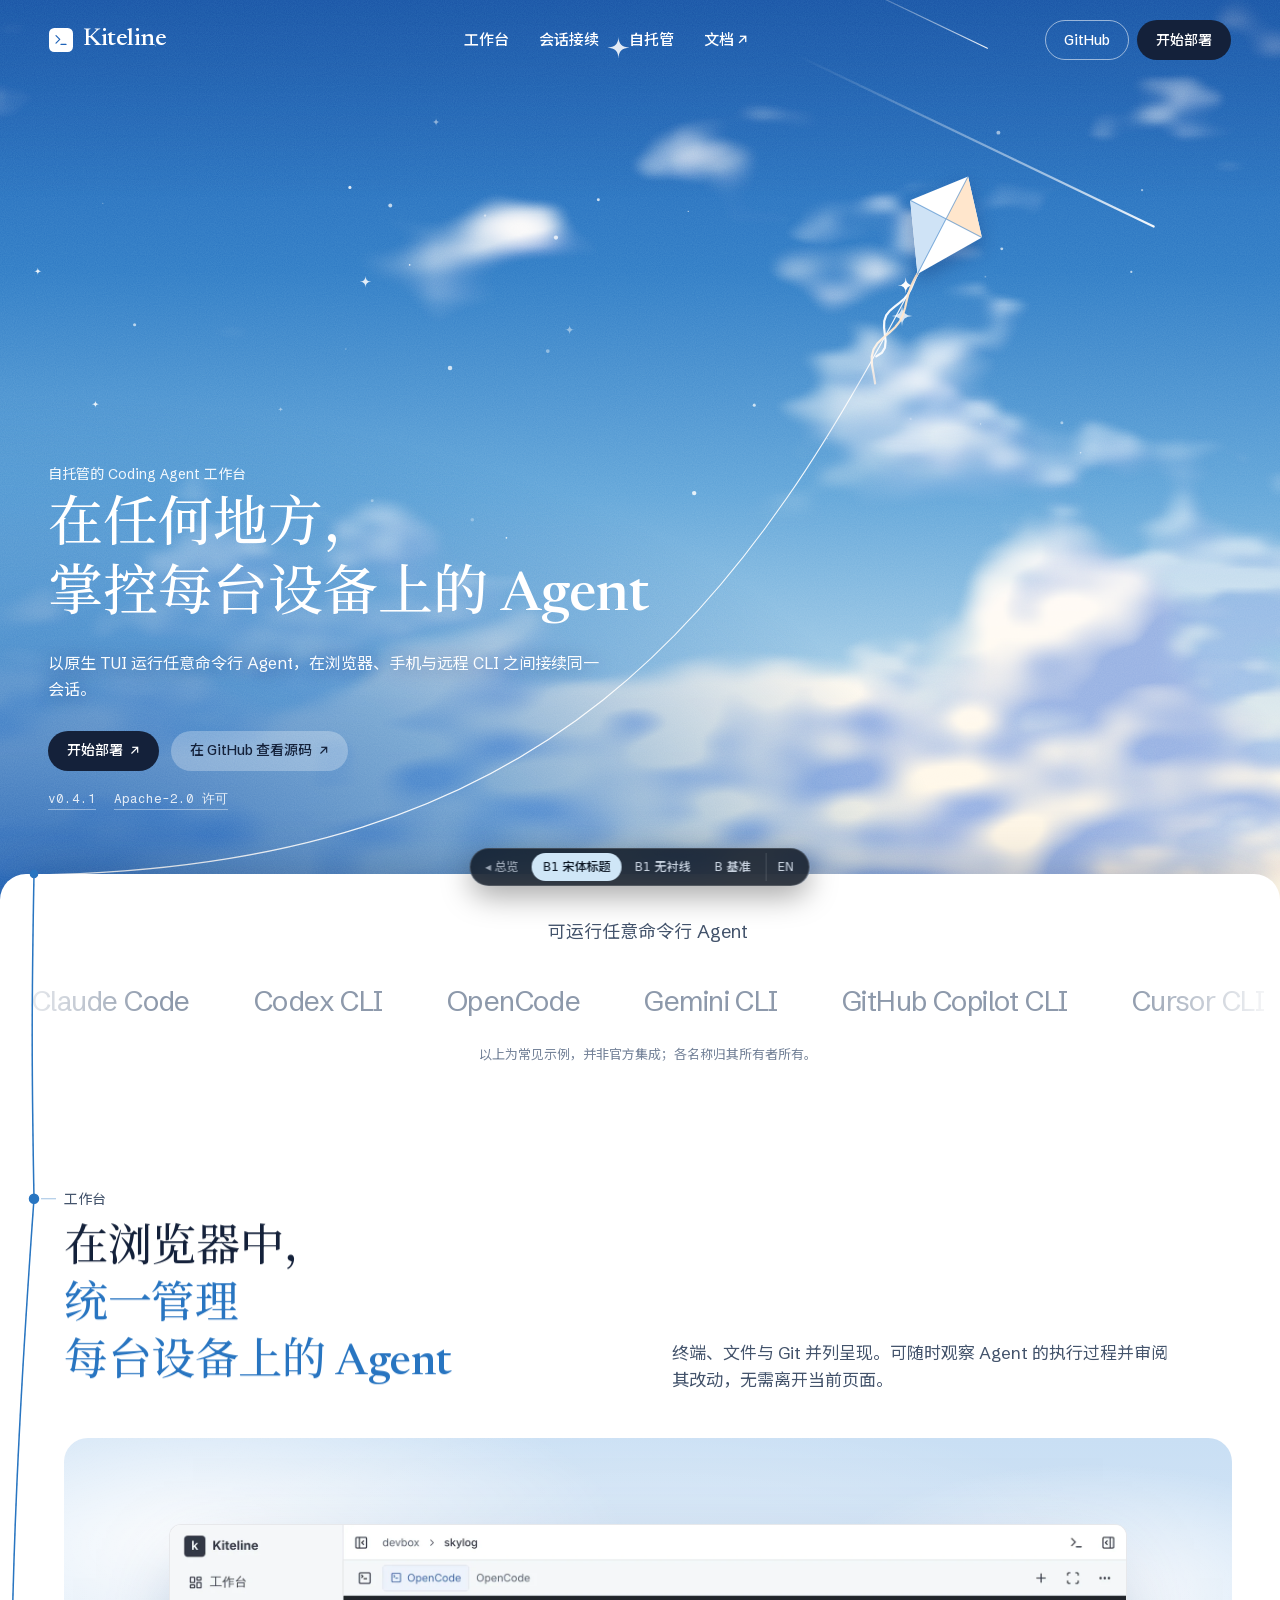
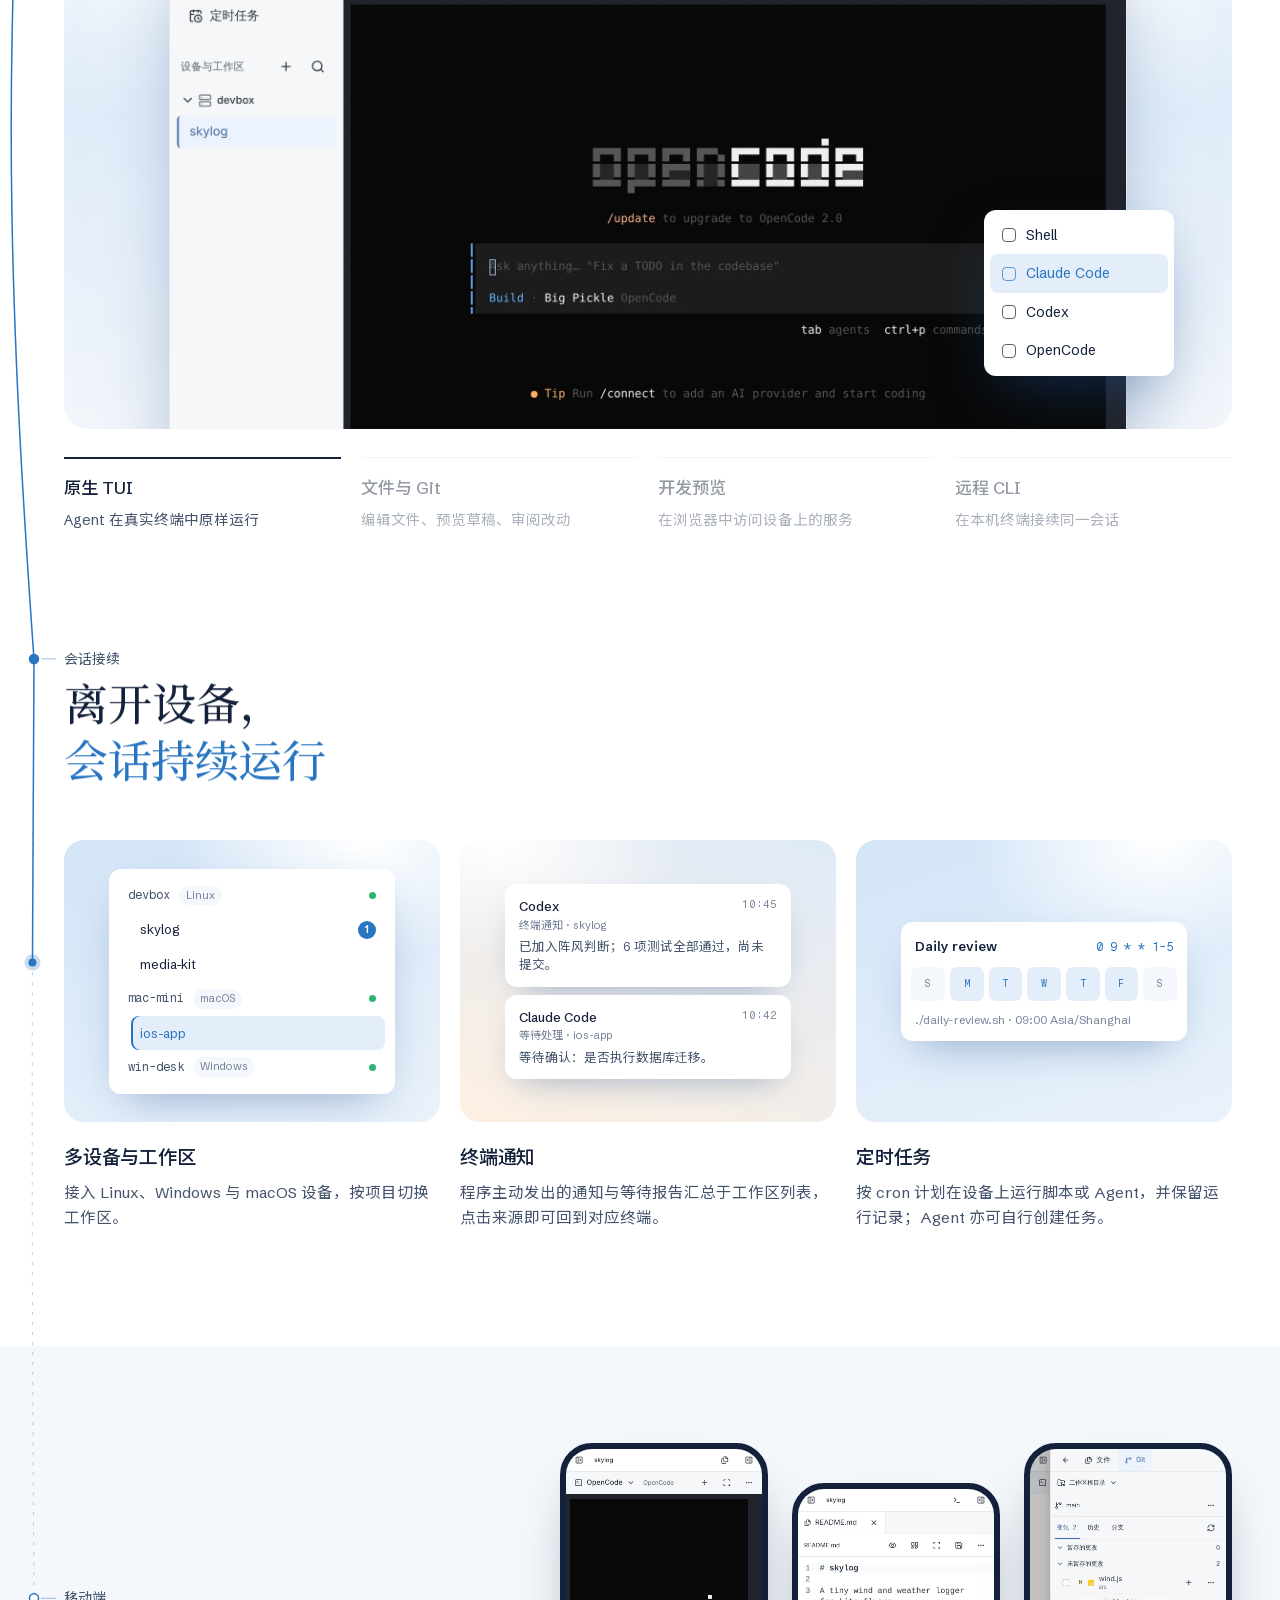
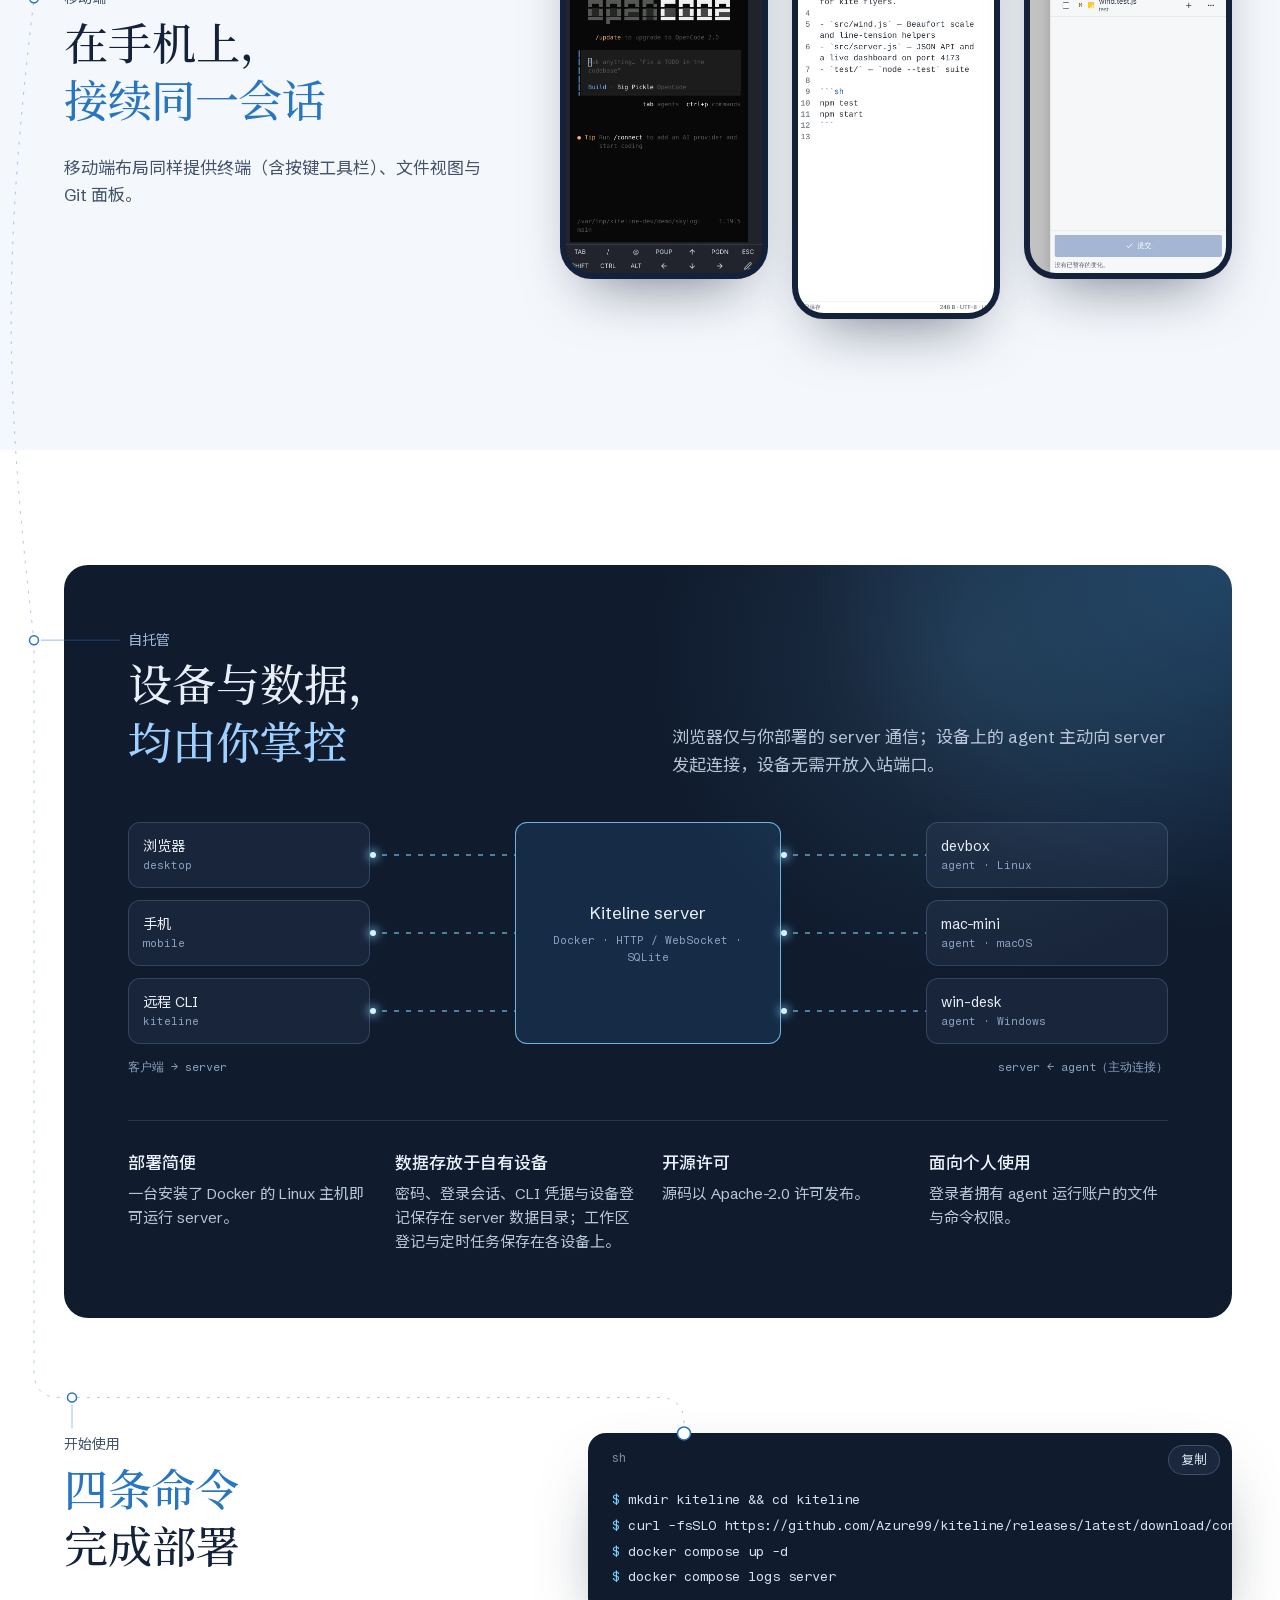
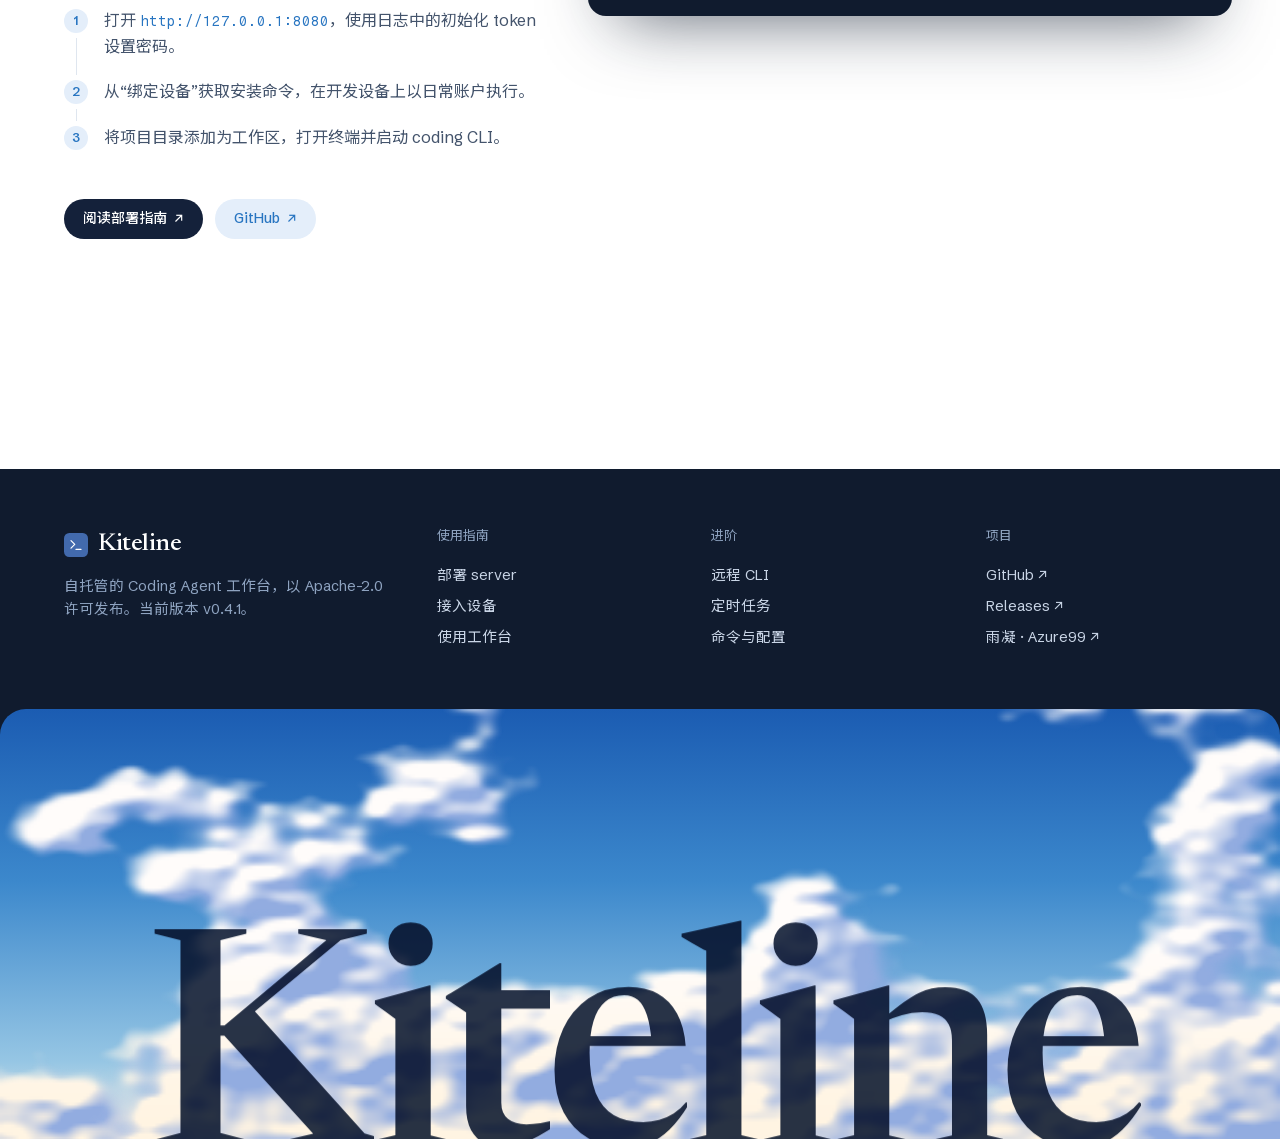
==== commit 4bdf98cf: "feat(site): rewrite hero copy and list agents in a marquee Make the serif-headline variant the defau" ====
--- a/site/prototypes/b-sky.html
+++ b/site/prototypes/b-sky.html
@@ -3,7 +3,7 @@
   <head>
     <meta charset="utf-8" />
     <meta name="viewport" content="width=device-width, initial-scale=1, viewport-fit=cover" />
-    <title>Kiteline · 贯线</title>
+    <title>Kiteline</title>
     <meta name="theme-color" content="#1b5cb2" />
     <!-- Self-hosted subsets; regenerate with tools/build-fonts.py after changing copy. -->
     <link rel="stylesheet" href="assets/fonts/fonts.css" />
@@ -383,6 +383,22 @@
         gap: 12px;
         margin-top: 28px;
       }
+      .trust {
+        display: flex;
+        flex-wrap: wrap;
+        gap: 6px 18px;
+        margin-top: 18px;
+        font-family: var(--mono);
+        font-size: 12.5px;
+        color: rgba(255, 255, 255, 0.86);
+      }
+      .trust a {
+        border-bottom: 1px solid rgba(255, 255, 255, 0.4);
+        transition: border-color 0.3s;
+      }
+      .trust a:hover {
+        border-color: #fff;
+      }
       /* load sequence: eyebrow, headline (split), paragraph, buttons */
       .rise {
         animation: rise 1s var(--ease) both;
@@ -420,7 +436,7 @@
         transform: none;
       }
 
-      /* runs-with strip */
+      /* agents strip: a slow, pausable line of names */
       .runs {
         padding-block: 44px 8px;
         text-align: center;
@@ -429,31 +445,50 @@
         font-size: 18px;
         color: var(--ink-2);
       }
-      .runs ul {
+      .marquee {
         display: flex;
-        flex-wrap: wrap;
-        justify-content: center;
-        gap: 18px clamp(28px, 6vw, 84px);
-        margin: 28px 0 0;
-        padding: 0;
+        margin-top: 26px;
+        overflow: hidden;
+        -webkit-mask-image: linear-gradient(90deg, transparent, #000 12%, #000 88%, transparent);
+        mask-image: linear-gradient(90deg, transparent, #000 12%, #000 88%, transparent);
+      }
+      .track {
+        display: flex;
+        flex: none;
+        align-items: baseline;
+        gap: clamp(36px, 5vw, 72px);
+        margin: 0;
+        padding: 6px clamp(18px, 2.5vw, 36px);
         list-style: none;
         color: #8d99ab;
-      }
-      .runs li {
-        font-size: clamp(22px, 2.6vw, 32px);
-        letter-spacing: -0.03em;
+        font-size: clamp(20px, 2.3vw, 28px);
+        letter-spacing: -0.02em;
+        white-space: nowrap;
+        animation: marquee 56s linear infinite;
+      }
+      .marquee:hover .track,
+      .marquee:focus-within .track {
+        animation-play-state: paused;
+      }
+      @keyframes marquee {
+        to {
+          transform: translateX(-100%);
+        }
+      }
+      .track li {
         transition: color 0.4s;
       }
-      .runs li:hover {
+      .track li:hover {
         color: var(--ink);
       }
-      .runs li:nth-child(odd) {
-        font-family: var(--serif);
-      }
-      .runs li:nth-child(4) {
-        font-family: var(--mono);
-        font-size: clamp(18px, 2.1vw, 26px);
-        letter-spacing: -0.02em;
+      .track .etc {
+        font-size: 0.78em;
+        letter-spacing: 0;
+      }
+      .runs .runs-note {
+        margin-top: 14px;
+        font-size: 13px;
+        color: var(--muted);
       }
 
       /* section heads */
@@ -1113,7 +1148,7 @@
       }
       .facts {
         display: grid;
-        grid-template-columns: repeat(3, minmax(0, 1fr));
+        grid-template-columns: repeat(4, minmax(0, 1fr));
         gap: 28px;
         margin-top: 44px;
         padding-top: 28px;
@@ -1474,9 +1509,11 @@
         .tab span {
           font-size: 13.5px;
         }
-        .trio,
+        .trio {
+          grid-template-columns: minmax(0, 1fr);
+        }
         .facts {
-          grid-template-columns: minmax(0, 1fr);
+          grid-template-columns: repeat(2, minmax(0, 1fr));
         }
         .vig-art {
           aspect-ratio: 16 / 10;
@@ -1522,6 +1559,11 @@
         body[data-variant^="b1"] h1 {
           max-width: none;
         }
+        html:lang(zh-CN) h1,
+        html:lang(zh-CN) body[data-variant="b1s"] h1 {
+          /* the second phrase must fit on one line of a phone */
+          font-size: clamp(26px, 7.7vw, 34px);
+        }
       }
       @media (max-width: 520px) {
         .nav-cta .line {
@@ -1556,10 +1598,27 @@
         .thread .ripple {
           display: none;
         }
+        .marquee {
+          -webkit-mask-image: none;
+          mask-image: none;
+        }
+        .track {
+          /* clear of the line in the left gutter */
+          padding-inline: clamp(44px, 10vw, 150px);
+          flex: 1 1 auto;
+          flex-wrap: wrap;
+          justify-content: center;
+          row-gap: 14px;
+          white-space: normal;
+          animation: none;
+        }
+        .track[aria-hidden] {
+          display: none;
+        }
       }
     </style>
   </head>
-  <body data-proto="b" data-variants="b1 b1s b">
+  <body data-proto="b" data-variants="b1s b1 b">
     <header class="nav" id="nav">
       <div class="nav-in">
         <a class="brand" href="#top" aria-label="Kiteline">
@@ -1608,31 +1667,40 @@
             style="--dl: 0.2s"
             data-en="A self-hosted workbench for coding agents"
           >
-            自托管的 coding agent 工作台
+            自托管的 Coding Agent 工作台
           </div>
           <h1
             class="sp"
             id="heroTitle"
-            data-en="Run agents on your own machines. Stay in control from anywhere."
+            data-en="Control the agents on every device, from anywhere."
           >
-            <span class="nb">在自己的设备上</span><span class="nb">运行 agent，</span
-            ><span class="nb">在任何地方</span><span class="nb">掌控会话</span>
+            <span class="nb">在任何地方，</span><span class="nb">掌控每台设备上的 Agent</span>
           </h1>
           <p
             class="rise"
             id="heroText"
             style="--dl: 0.9s"
-            data-en="Claude Code, Codex and other command-line tools run as native TUIs on devices you own. Manage multiple devices and projects from a browser, and continue the same terminal session across a computer, a phone and a remote CLI."
+            data-en="Run any command-line agent in its native TUI, and continue the same session across a browser, a phone and a remote CLI."
           >
-            Claude Code、Codex 等命令行工具以原生 TUI
-            运行在你自己的设备上。通过浏览器统一管理多台设备与项目，同一终端会话可在电脑、手机与远程
-            CLI 之间接续。
+            以原生 TUI 运行任意命令行 Agent，在浏览器、手机与远程 CLI 之间接续同一会话。
           </p>
           <div class="cta rise" id="heroCta" style="--dl: 1.1s">
             <a class="pill dark" href="#start"
               ><span data-en="Get started">开始部署</span> <span class="arr">↗</span></a
             >
-            <a class="pill glass" href="#workbench" data-en="Explore the workbench">了解工作台</a>
+            <a class="pill glass" href="https://github.com/Azure99/kiteline"
+              ><span data-en="Source on GitHub">在 GitHub 查看源码</span>
+              <span class="arr">↗</span></a
+            >
+          </div>
+          <!-- The version is copied from packages/shared/src/version.json; wire it to the build when this becomes the real site. -->
+          <div class="trust rise" id="heroTrust" style="--dl: 1.25s">
+            <a href="https://github.com/Azure99/kiteline/releases/latest">v0.4.1</a>
+            <a
+              href="https://github.com/Azure99/kiteline/blob/main/LICENSE"
+              data-en="Apache-2.0 licensed"
+              >Apache-2.0 许可</a
+            >
           </div>
         </div>
       </div>
@@ -1649,15 +1717,35 @@
 
       <section class="runs">
         <div class="wrap rv">
-          <p data-en="Runs the command-line tools you already use, unmodified">
-            原生运行你已在使用的命令行工具
+          <p data-en="Runs any command-line agent">可运行任意命令行 Agent</p>
+        </div>
+        <!-- Names as their publishers write them, checked against each official site. Text only: a list
+             of examples, not of integrations. The script below clones the track for the loop. -->
+        <div class="marquee rv" id="marquee">
+          <ul class="track">
+            <li>Claude Code</li>
+            <li>Codex CLI</li>
+            <li>OpenCode</li>
+            <li>Gemini CLI</li>
+            <li>GitHub Copilot CLI</li>
+            <li>Cursor CLI</li>
+            <li>Qwen Code</li>
+            <li>Amp</li>
+            <li>Aider</li>
+            <li>goose</li>
+            <li>Pi</li>
+            <li>Grok Build</li>
+            <li>Command Code</li>
+            <li class="etc" data-en="and more">等</li>
+          </ul>
+        </div>
+        <div class="wrap rv">
+          <p
+            class="runs-note"
+            data-en="Listed as common examples, not as official integrations. Names belong to their respective owners."
+          >
+            以上为常见示例，并非官方集成；各名称归其所有者所有。
           </p>
-          <ul>
-            <li>Claude Code</li>
-            <li>Codex</li>
-            <li>OpenCode</li>
-            <li>$ shell</li>
-          </ul>
         </div>
       </section>
 
@@ -1668,7 +1756,7 @@
               <div class="eyebrow rv hook" data-en="Workbench">工作台</div>
               <h2 class="sp" data-en="Every agent on every device, <em>managed in one place</em>">
                 在浏览器中，<em
-                  ><span class="nb">统一管理</span><span class="nb">每台设备上的 agent</span></em
+                  ><span class="nb">统一管理</span><span class="nb">每台设备上的 Agent</span></em
                 >
               </h2>
             </div>
@@ -1676,7 +1764,7 @@
               <p
                 data-en="Terminals, files and Git are presented side by side. Follow an agent as it works and review its changes at any point, without leaving the page."
               >
-                终端、文件与 Git 并列呈现。可随时观察 agent
+                终端、文件与 Git 并列呈现。可随时观察 Agent
                 的执行过程并审阅其改动，无需离开当前页面。
               </p>
             </div>
@@ -1766,31 +1854,26 @@
           <div class="tabs rv idle" id="tabs" role="tablist">
             <button class="tab on" type="button" role="tab">
               <b data-en="Native TUI">原生 TUI</b>
-              <span
-                data-en="Agents run in a real terminal and keep their own interface and interaction, using the toolchain and environment already on the device."
-                >agent 运行在真实终端中，保留原有界面与交互，沿用设备已有的工具链与环境。</span
+              <span data-en="Agents run unmodified in a real terminal."
+                >Agent 在真实终端中原样运行</span
               >
             </button>
             <button class="tab" type="button" role="tab">
               <b data-en="Files and Git">文件与 Git</b>
-              <span
-                data-en="Group and split terminals, edit files, preview images and Markdown or HTML drafts, and review Git changes."
-                >终端支持分组与分屏；可编辑文件、预览图片与 Markdown/HTML 草稿，并查看 Git
-                改动。</span
+              <span data-en="Edit files, preview drafts, review changes."
+                >编辑文件、预览草稿、审阅改动</span
               >
             </button>
             <button class="tab" type="button" role="tab">
               <b data-en="Development preview">开发预览</b>
-              <span
-                data-en="Access web services running on a device from your browser, with WebSocket and hot reload supported."
-                >在浏览器中访问设备上的 Web 服务，支持 WebSocket 与热更新。</span
+              <span data-en="Open a device’s web services in your browser."
+                >在浏览器中访问设备上的服务</span
               >
             </button>
             <button class="tab" type="button" role="tab">
               <b data-en="Remote CLI">远程 CLI</b>
-              <span
-                data-en="Continue the same session from a local terminal, or use short commands to send input, read output and transfer files."
-                >在本机终端接续同一会话，或以短命令发送输入、查看输出、上传与下载文件。</span
+              <span data-en="Continue the same session from a local terminal."
+                >在本机终端接续同一会话</span
               >
             </button>
           </div>
@@ -1805,13 +1888,6 @@
               <h2 class="sp" data-en="Leave the device. <em>The session continues.</em>">
                 离开设备，<em>会话持续运行</em>
               </h2>
-            </div>
-            <div class="rv" style="--dl: 0.15s">
-              <p
-                data-en="Sessions keep running when you switch between a computer and a phone. Terminals notify you when they need attention, and recurring work can be handed to scheduled tasks."
-              >
-                在电脑与手机之间切换时，会话持续运行。终端需要处理时会发出通知，周期性工作可交由定时任务执行。
-              </p>
             </div>
           </div>
           <div class="trio">
@@ -1875,7 +1951,7 @@
               <p
                 data-en="Run scripts or agents on a device according to a cron schedule, with run history retained. Agents can also create tasks themselves."
               >
-                按 cron 计划在设备上运行脚本或 agent，并保留运行记录；agent 亦可自行创建任务。
+                按 cron 计划在设备上运行脚本或 Agent，并保留运行记录；Agent 亦可自行创建任务。
               </p>
             </article>
           </div>
@@ -2003,11 +2079,18 @@
                 </p>
               </div>
               <div>
-                <b data-en="Uses your existing environment">沿用现有环境</b>
+                <b data-en="Data stays on your machines">数据存放于自有设备</b>
                 <p
-                  data-en="Devices need Git 2.23 or later, the shell you use, and a coding CLI that is already signed in."
+                  data-en="The owner password, sign-in sessions, CLI credentials and device registry are kept in the server's data directory; workspace registrations and scheduled tasks stay on each device."
                 >
-                  开发设备需安装 Git 2.23+、所需 Shell，以及已登录的 coding CLI。
+                  密码、登录会话、CLI 凭据与设备登记保存在 server
+                  数据目录；工作区登记与定时任务保存在各设备上。
+                </p>
+              </div>
+              <div>
+                <b data-en="Open source">开源许可</b>
+                <p data-en="The source is released under the Apache-2.0 licence.">
+                  源码以 Apache-2.0 许可发布。
                 </p>
               </div>
               <div>
@@ -2099,9 +2182,9 @@
             </a>
             <p
               style="margin-top: 10px"
-              data-en="A self-hosted workbench for coding agents, released under Apache-2.0."
+              data-en="A self-hosted workbench for coding agents, released under Apache-2.0. Current version v0.4.1."
             >
-              自托管的 coding agent 工作台，以 Apache-2.0 许可发布。
+              自托管的 Coding Agent 工作台，以 Apache-2.0 许可发布。当前版本 v0.4.1。
             </p>
           </div>
           <div>
@@ -2162,11 +2245,7 @@
         var scrollY = 0;
         var hero = document.getElementById("top");
         var sheet = document.getElementById("sheet");
-        var TITLES = {
-          b: "Kiteline · 晴空",
-          b1: "Kiteline · 贯线",
-          b1s: "Kiteline · 贯线（宋体标题）",
-        };
+        var TITLES = { b1s: "Kiteline", b1: "Kiteline · 无衬线标题", b: "Kiteline · 基准" };
         function lineMode() {
           return KL.variant.indexOf("b1") === 0;
         }
@@ -2636,11 +2715,14 @@
               add(el.getBoundingClientRect());
             });
             /* block elements span the full column, so measure their text line by line instead */
-            [].forEach.call(heroCopy.querySelectorAll(".eyebrow, #heroText"), function (el) {
-              var range = document.createRange();
-              range.selectNodeContents(el);
-              [].forEach.call(range.getClientRects(), add);
-            });
+            [].forEach.call(
+              heroCopy.querySelectorAll(".eyebrow, #heroText, .trust a"),
+              function (el) {
+                var range = document.createRange();
+                range.selectNodeContents(el);
+                [].forEach.call(range.getClientRects(), add);
+              },
+            );
             var ax = line.x,
               ay = h - 25;
             var home = kiteHome(narrow);
@@ -2931,7 +3013,7 @@
           onScroll();
         }
         function applyVariant() {
-          document.title = TITLES[KL.variant] || TITLES.b1;
+          document.title = TITLES[KL.variant] || TITLES.b1s;
           if (lineMode()) {
             line.shown = 0;
             line.painted = false;
@@ -2967,6 +3049,12 @@
           event.preventDefault();
           target.scrollIntoView({ behavior: KL.reduced ? "auto" : "smooth", block: "start" });
         });
+
+        /* ---------- agents strip: a second copy of the track makes the loop seamless ---------- */
+        var marquee = document.getElementById("marquee");
+        var copy = marquee.firstElementChild.cloneNode(true);
+        copy.setAttribute("aria-hidden", "true");
+        marquee.appendChild(copy);
 
         /* ---------- reveals ---------- */
         setTimeout(function () {
--- a/site/prototypes/assets/fonts/fonts.css
+++ b/site/prototypes/assets/fonts/fonts.css
@@ -50,30 +50,29 @@
     U+B7, U+2010-2011, U+2013-2015, U+2018-2019, U+201C-201D, U+2022, U+2026, U+2032-2033,
     U+2039-203A, U+20AC, U+2122, U+2190-2193, U+2196-2199, U+2212, U+2713, U+3000-3002, U+303F,
     U+3400, U+4E00, U+4E0A-4E0B, U+4E0E, U+4E24, U+4E2A, U+4E2D, U+4E3A-4E3B, U+4E4B, U+4E86,
-    U+4E8E, U+4E92, U+4EA4, U+4EA6, U+4EBA, U+4EC5, U+4ECE, U+4EE3-4EE5, U+4EF6, U+4EFB, U+4F1A,
-    U+4F20, U+4F53, U+4F55, U+4F5C, U+4F60, U+4F7F, U+4F9B, U+4FA7, U+4FBF, U+4FDD, U+4FE1, U+5165,
-    U+5168, U+5176-5177, U+5199, U+51C6, U+51DD, U+51FA-51FB, U+5206-5207, U+5212, U+5217, U+521B,
+    U+4E8E, U+4EA4, U+4EA6, U+4EBA, U+4EC5, U+4ECE, U+4EE3-4EE5, U+4EF6, U+4EFB, U+4F1A, U+4F53,
+    U+4F55, U+4F5C, U+4F60, U+4F7F, U+4F8B, U+4F9B, U+4FA7, U+4FBF, U+4FDD, U+4FE1, U+5165, U+5168,
+    U+5176-5177, U+5199, U+51C6, U+51DD, U+51ED, U+51FA-51FB, U+5207, U+5212, U+5217, U+521B,
     U+521D, U+5224, U+5230, U+5236, U+524D, U+52A0-52A1, U+52A8, U+5316, U+533A, U+5357, U+5373,
-    U+539F, U+53CA, U+53D1, U+53D6, U+53E3, U+53EF-53F0, U+53F3, U+540C, U+5411, U+5426,
-    U+542B-542C, U+542F, U+5448, U+544A, U+5468, U+547D, U+5668, U+56DB, U+56DE, U+56FE, U+5728,
-    U+5730, U+5740, U+5747, U+57FA, U+586B, U+5883, U+5904, U+5907, U+590D, U+591A, U+591C, U+59CB,
-    U+5B58, U+5B89, U+5B8B-5B8C, U+5B9A, U+5B9E, U+5BA1-5BA2, U+5BC6, U+5BDF, U+5BF9, U+5C06,
-    U+5C1A, U+5C40, U+5C4F, U+5DE5-5DE6, U+5DF1-5DF2, U+5E03, U+5E26, U+5E38, U+5E76, U+5E8F,
-    U+5E93-5E94, U+5EFA, U+5F00, U+5F52-5F53, U+5F55, U+5F85, U+5FD7, U+6027, U+603B, U+6210,
-    U+6216, U+6237, U+6240, U+624B, U+6253, U+6258, U+6267, U+62A5, U+62E5, U+6301, U+6307, U+6309,
-    U+6362, U+636E, U+638C, U+63A5, U+63A7, U+63D0, U+652F, U+6539, U+653E, U+6570, U+6574, U+6587,
-    U+65AD, U+65B0, U+65B9, U+65E0, U+65E5, U+65F6, U+662F, U+663C, U+663E, U+6674, U+6682, U+66AE,
-    U+66F4, U+6709, U+670D, U+671F, U+672A, U+672C, U+673A, U+6743, U+6761, U+6765, U+677F, U+67E5,
-    U+6807, U+680F, U+6837, U+6846, U+6863, U+6B63, U+6BCF, U+6C47, U+6CBF, U+6D4B, U+6D4F, U+6DFB,
-    U+6E90, U+70B9, U+70ED, U+7247, U+73AF-73B0, U+7406, U+751F, U+7528, U+7531, U+7535, U+754C,
-    U+7559, U+767B, U+7684, U+76D1, U+76EE, U+770B, U+771F, U+7740, U+77E5, U+77ED, U+7801, U+786E,
-    U+793A, U+79BB, U+79FB, U+7A0B, U+7A3F, U+7A7A, U+7AD9, U+7AEF, U+7B49, U+7B80, U+7BA1, U+7EBF,
-    U+7EC4, U+7EC8, U+7ED1, U+7ED9, U+7EDF, U+7EED, U+7F16, U+7F6E, U+7F72, U+8005, U+8111, U+811A,
-    U+81EA, U+822A, U+8272, U+8349, U+83B7, U+884C, U+8868, U+88C5, U+8981, U+89C2, U+89C6, U+89C8,
-    U+89E3, U+8BA1, U+8BA4, U+8BB0, U+8BB8, U+8BBE-8BBF, U+8BD5, U+8BDD, U+8BFB, U+8D26, U+8D2F,
-    U+8D77, U+8F7D, U+8F91, U+8F93, U+8FC1, U+8FC7, U+8FD0, U+8FDB-8FDC, U+8FDE, U+9001, U+901A,
-    U+90E8, U+914D, U+94FE, U+952E, U+95EE, U+95F4, U+9605, U+9635-9636, U+9650, U+968F, U+96E8,
-    U+9700, U+9762, U+9875, U+9879, U+9884, U+9898, U+98CE, U+FF08-FF09, U+FF0C, U+FF1A-FF1B;
+    U+539F, U+53D1, U+53D6, U+53E3, U+53EF-53F0, U+53F3, U+5404, U+540C-540D, U+5411, U+5426,
+    U+542B-542C, U+542F, U+5448, U+544A, U+547D, U+5668, U+56DB, U+56DE, U+56FE, U+5728, U+5730,
+    U+5740, U+5747, U+57FA, U+586B, U+5904, U+5907, U+590D, U+591A, U+591C, U+59CB, U+5B58, U+5B89,
+    U+5B8B-5B8C, U+5B98, U+5B9A, U+5B9E, U+5BA1-5BA2, U+5BC6, U+5BDF, U+5BF9, U+5C06, U+5C1A,
+    U+5C40, U+5DE5-5DE6, U+5DF2, U+5E03, U+5E26, U+5E38, U+5E76, U+5E8F, U+5E93-5E94, U+5EFA,
+    U+5F00, U+5F52-5F53, U+5F55, U+5F85, U+5FD7, U+603B, U+610F, U+6210, U+6216, U+6237, U+6240,
+    U+624B, U+6253, U+6258, U+6267, U+62A5, U+62E5, U+6301, U+6307, U+6309, U+6362, U+636E, U+638C,
+    U+63A5, U+63A7, U+63D0, U+6539, U+653E, U+6570, U+6574, U+6587, U+65AD, U+65B9, U+65E0, U+65E5,
+    U+65F6, U+662F, U+663C, U+663E, U+6682, U+66AE, U+66F4, U+6709, U+670D, U+672A, U+672C, U+673A,
+    U+6743, U+6761, U+6765, U+677F, U+67E5, U+6807, U+680F, U+6837, U+6846, U+6863, U+6B63, U+6BCF,
+    U+6C47, U+6D4B, U+6D4F, U+6DFB, U+6E90, U+70B9, U+7248, U+73B0, U+7406, U+751F, U+7528, U+7531,
+    U+754C, U+7559, U+767B, U+7684, U+76D1, U+76EE, U+770B, U+771F, U+7740, U+77E5, U+7801, U+786E,
+    U+793A, U+79BB, U+79F0, U+79FB, U+7A0B, U+7A3F, U+7AD9, U+7AEF, U+7B49, U+7B80, U+7BA1, U+7EBF,
+    U+7EC8, U+7ED1, U+7ED9, U+7EDF, U+7EED, U+7F16, U+7F6E, U+7F72, U+8005, U+811A, U+81EA, U+822A,
+    U+8272, U+8349, U+83B7, U+884C, U+8868, U+886C, U+88C5, U+89C1-89C2, U+89C6, U+89C8, U+8BA1,
+    U+8BA4, U+8BB0, U+8BB8, U+8BBE-8BBF, U+8BD5, U+8BDD, U+8BFB, U+8D26, U+8D77, U+8F91, U+8FC1,
+    U+8FC7, U+8FD0, U+8FDB-8FDC, U+8FDE, U+901A, U+90E8, U+914D, U+952E, U+95EE, U+95F4, U+9605,
+    U+9635-9636, U+9650, U+968F, U+96C6, U+96E8, U+9700, U+975E, U+9762, U+9875, U+9879, U+9884,
+    U+9898, U+98CE, U+FF08-FF09, U+FF0C, U+FF1A-FF1B;
 }
 @font-face {
   font-family: "Noto Serif SC";
@@ -85,28 +84,27 @@
     U+B7, U+2010-2011, U+2013-2015, U+2018-2019, U+201C-201D, U+2022, U+2026, U+2032-2033,
     U+2039-203A, U+20AC, U+2122, U+2190-2193, U+2196-2199, U+2212, U+2713, U+3000-3002, U+303F,
     U+3400, U+4E00, U+4E0A-4E0B, U+4E0E, U+4E24, U+4E2A, U+4E2D, U+4E3A-4E3B, U+4E4B, U+4E86,
-    U+4E8E, U+4E92, U+4EA4, U+4EA6, U+4EBA, U+4EC5, U+4ECE, U+4EE3-4EE5, U+4EF6, U+4EFB, U+4F1A,
-    U+4F20, U+4F53, U+4F55, U+4F5C, U+4F60, U+4F7F, U+4F9B, U+4FA7, U+4FBF, U+4FDD, U+4FE1, U+5165,
-    U+5168, U+5176-5177, U+5199, U+51C6, U+51DD, U+51FA-51FB, U+5206-5207, U+5212, U+5217, U+521B,
+    U+4E8E, U+4EA4, U+4EA6, U+4EBA, U+4EC5, U+4ECE, U+4EE3-4EE5, U+4EF6, U+4EFB, U+4F1A, U+4F53,
+    U+4F55, U+4F5C, U+4F60, U+4F7F, U+4F8B, U+4F9B, U+4FA7, U+4FBF, U+4FDD, U+4FE1, U+5165, U+5168,
+    U+5176-5177, U+5199, U+51C6, U+51DD, U+51ED, U+51FA-51FB, U+5207, U+5212, U+5217, U+521B,
     U+521D, U+5224, U+5230, U+5236, U+524D, U+52A0-52A1, U+52A8, U+5316, U+533A, U+5357, U+5373,
-    U+539F, U+53CA, U+53D1, U+53D6, U+53E3, U+53EF-53F0, U+53F3, U+540C, U+5411, U+5426,
-    U+542B-542C, U+542F, U+5448, U+544A, U+5468, U+547D, U+5668, U+56DB, U+56DE, U+56FE, U+5728,
-    U+5730, U+5740, U+5747, U+57FA, U+586B, U+5883, U+5904, U+5907, U+590D, U+591A, U+591C, U+59CB,
-    U+5B58, U+5B89, U+5B8B-5B8C, U+5B9A, U+5B9E, U+5BA1-5BA2, U+5BC6, U+5BDF, U+5BF9, U+5C06,
-    U+5C1A, U+5C40, U+5C4F, U+5DE5-5DE6, U+5DF1-5DF2, U+5E03, U+5E26, U+5E38, U+5E76, U+5E8F,
-    U+5E93-5E94, U+5EFA, U+5F00, U+5F52-5F53, U+5F55, U+5F85, U+5FD7, U+6027, U+603B, U+6210,
-    U+6216, U+6237, U+6240, U+624B, U+6253, U+6258, U+6267, U+62A5, U+62E5, U+6301, U+6307, U+6309,
-    U+6362, U+636E, U+638C, U+63A5, U+63A7, U+63D0, U+652F, U+6539, U+653E, U+6570, U+6574, U+6587,
-    U+65AD, U+65B0, U+65B9, U+65E0, U+65E5, U+65F6, U+662F, U+663C, U+663E, U+6674, U+6682, U+66AE,
-    U+66F4, U+6709, U+670D, U+671F, U+672A, U+672C, U+673A, U+6743, U+6761, U+6765, U+677F, U+67E5,
-    U+6807, U+680F, U+6837, U+6846, U+6863, U+6B63, U+6BCF, U+6C47, U+6CBF, U+6D4B, U+6D4F, U+6DFB,
-    U+6E90, U+70B9, U+70ED, U+7247, U+73AF-73B0, U+7406, U+751F, U+7528, U+7531, U+7535, U+754C,
-    U+7559, U+767B, U+7684, U+76D1, U+76EE, U+770B, U+771F, U+7740, U+77E5, U+77ED, U+7801, U+786E,
-    U+793A, U+79BB, U+79FB, U+7A0B, U+7A3F, U+7A7A, U+7AD9, U+7AEF, U+7B49, U+7B80, U+7BA1, U+7EBF,
-    U+7EC4, U+7EC8, U+7ED1, U+7ED9, U+7EDF, U+7EED, U+7F16, U+7F6E, U+7F72, U+8005, U+8111, U+811A,
-    U+81EA, U+822A, U+8272, U+8349, U+83B7, U+884C, U+8868, U+88C5, U+8981, U+89C2, U+89C6, U+89C8,
-    U+89E3, U+8BA1, U+8BA4, U+8BB0, U+8BB8, U+8BBE-8BBF, U+8BD5, U+8BDD, U+8BFB, U+8D26, U+8D2F,
-    U+8D77, U+8F7D, U+8F91, U+8F93, U+8FC1, U+8FC7, U+8FD0, U+8FDB-8FDC, U+8FDE, U+9001, U+901A,
-    U+90E8, U+914D, U+94FE, U+952E, U+95EE, U+95F4, U+9605, U+9635-9636, U+9650, U+968F, U+96E8,
-    U+9700, U+9762, U+9875, U+9879, U+9884, U+9898, U+98CE, U+9FFF, U+FF08-FF09, U+FF0C, U+FF1A-FF1B;
+    U+539F, U+53D1, U+53D6, U+53E3, U+53EF-53F0, U+53F3, U+5404, U+540C-540D, U+5411, U+5426,
+    U+542B-542C, U+542F, U+5448, U+544A, U+547D, U+5668, U+56DB, U+56DE, U+56FE, U+5728, U+5730,
+    U+5740, U+5747, U+57FA, U+586B, U+5904, U+5907, U+590D, U+591A, U+591C, U+59CB, U+5B58, U+5B89,
+    U+5B8B-5B8C, U+5B98, U+5B9A, U+5B9E, U+5BA1-5BA2, U+5BC6, U+5BDF, U+5BF9, U+5C06, U+5C1A,
+    U+5C40, U+5DE5-5DE6, U+5DF2, U+5E03, U+5E26, U+5E38, U+5E76, U+5E8F, U+5E93-5E94, U+5EFA,
+    U+5F00, U+5F52-5F53, U+5F55, U+5F85, U+5FD7, U+603B, U+610F, U+6210, U+6216, U+6237, U+6240,
+    U+624B, U+6253, U+6258, U+6267, U+62A5, U+62E5, U+6301, U+6307, U+6309, U+6362, U+636E, U+638C,
+    U+63A5, U+63A7, U+63D0, U+6539, U+653E, U+6570, U+6574, U+6587, U+65AD, U+65B9, U+65E0, U+65E5,
+    U+65F6, U+662F, U+663C, U+663E, U+6682, U+66AE, U+66F4, U+6709, U+670D, U+672A, U+672C, U+673A,
+    U+6743, U+6761, U+6765, U+677F, U+67E5, U+6807, U+680F, U+6837, U+6846, U+6863, U+6B63, U+6BCF,
+    U+6C47, U+6D4B, U+6D4F, U+6DFB, U+6E90, U+70B9, U+7248, U+73B0, U+7406, U+751F, U+7528, U+7531,
+    U+754C, U+7559, U+767B, U+7684, U+76D1, U+76EE, U+770B, U+771F, U+7740, U+77E5, U+7801, U+786E,
+    U+793A, U+79BB, U+79F0, U+79FB, U+7A0B, U+7A3F, U+7AD9, U+7AEF, U+7B49, U+7B80, U+7BA1, U+7EBF,
+    U+7EC8, U+7ED1, U+7ED9, U+7EDF, U+7EED, U+7F16, U+7F6E, U+7F72, U+8005, U+811A, U+81EA, U+822A,
+    U+8272, U+8349, U+83B7, U+884C, U+8868, U+886C, U+88C5, U+89C1-89C2, U+89C6, U+89C8, U+8BA1,
+    U+8BA4, U+8BB0, U+8BB8, U+8BBE-8BBF, U+8BD5, U+8BDD, U+8BFB, U+8D26, U+8D77, U+8F91, U+8FC1,
+    U+8FC7, U+8FD0, U+8FDB-8FDC, U+8FDE, U+901A, U+90E8, U+914D, U+952E, U+95EE, U+95F4, U+9605,
+    U+9635-9636, U+9650, U+968F, U+96C6, U+96E8, U+9700, U+975E, U+9762, U+9875, U+9879, U+9884,
+    U+9898, U+98CE, U+9FFF, U+FF08-FF09, U+FF0C, U+FF1A-FF1B;
 }
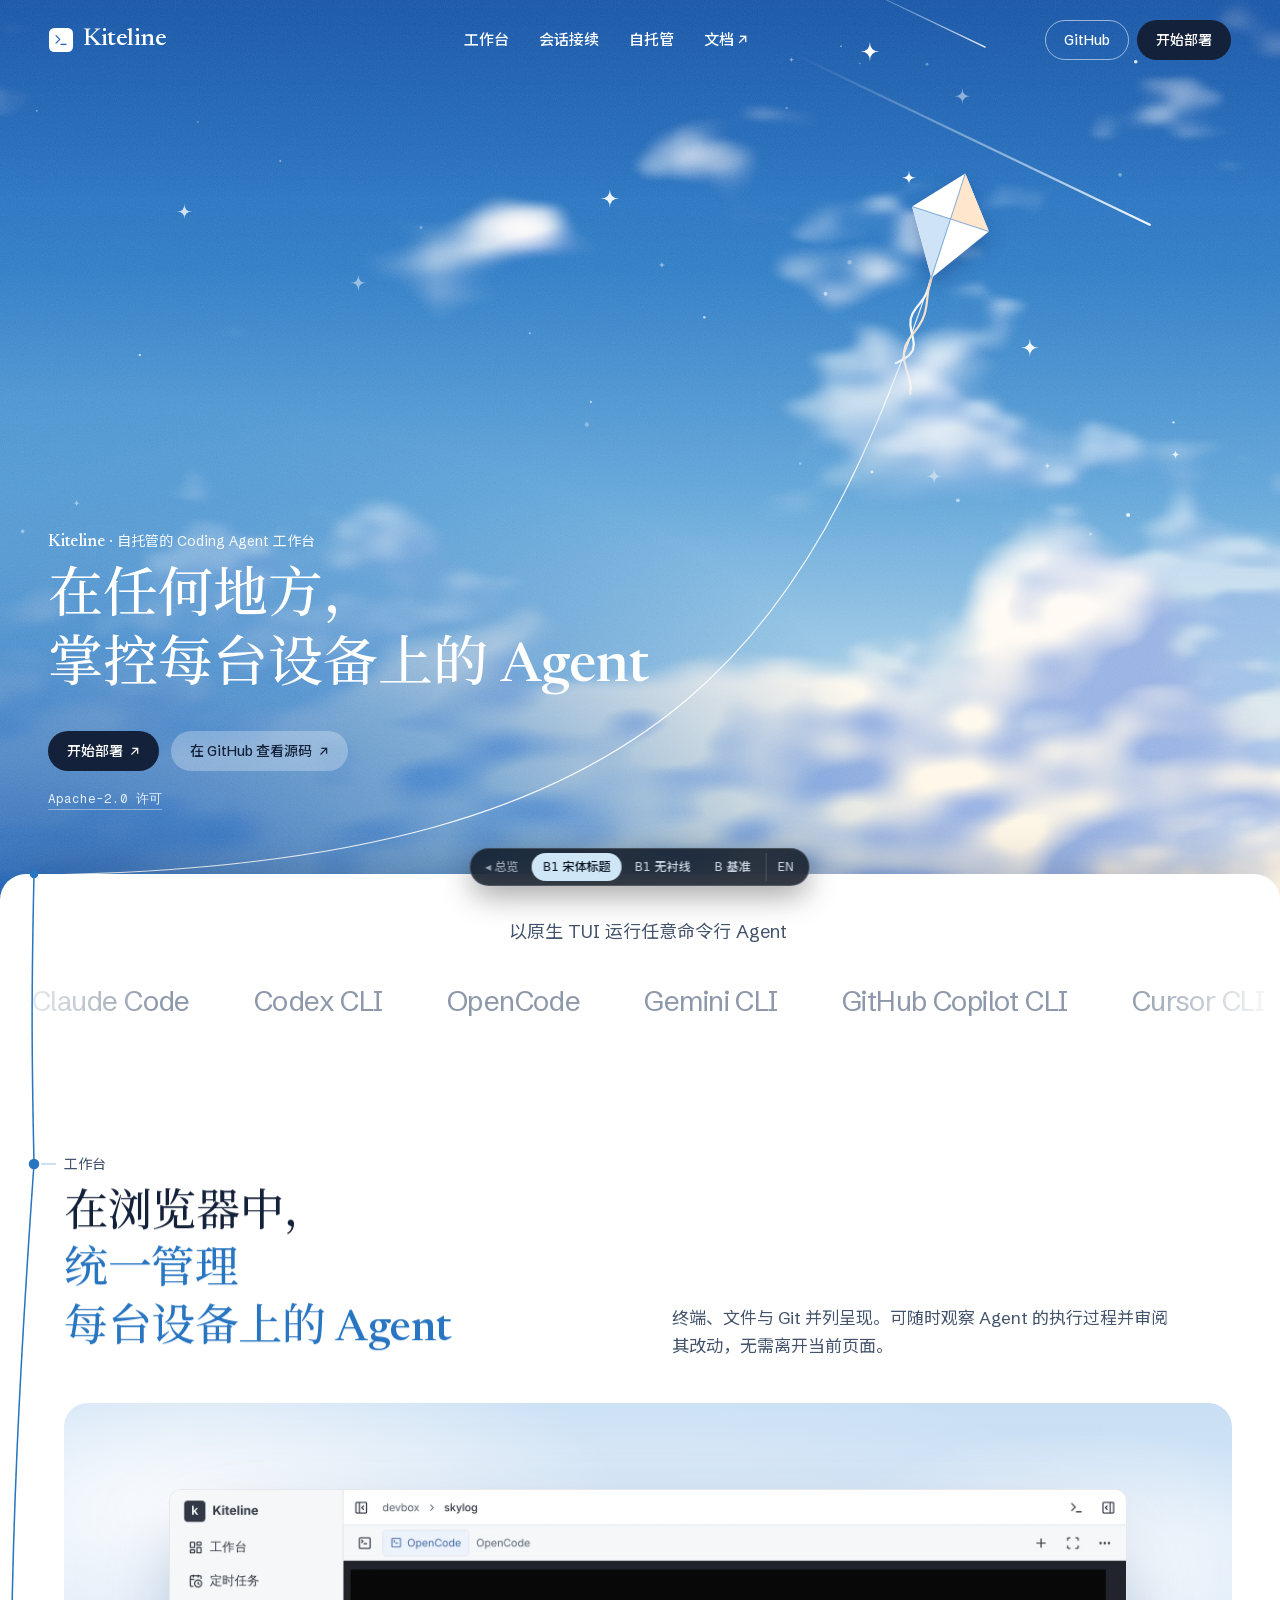
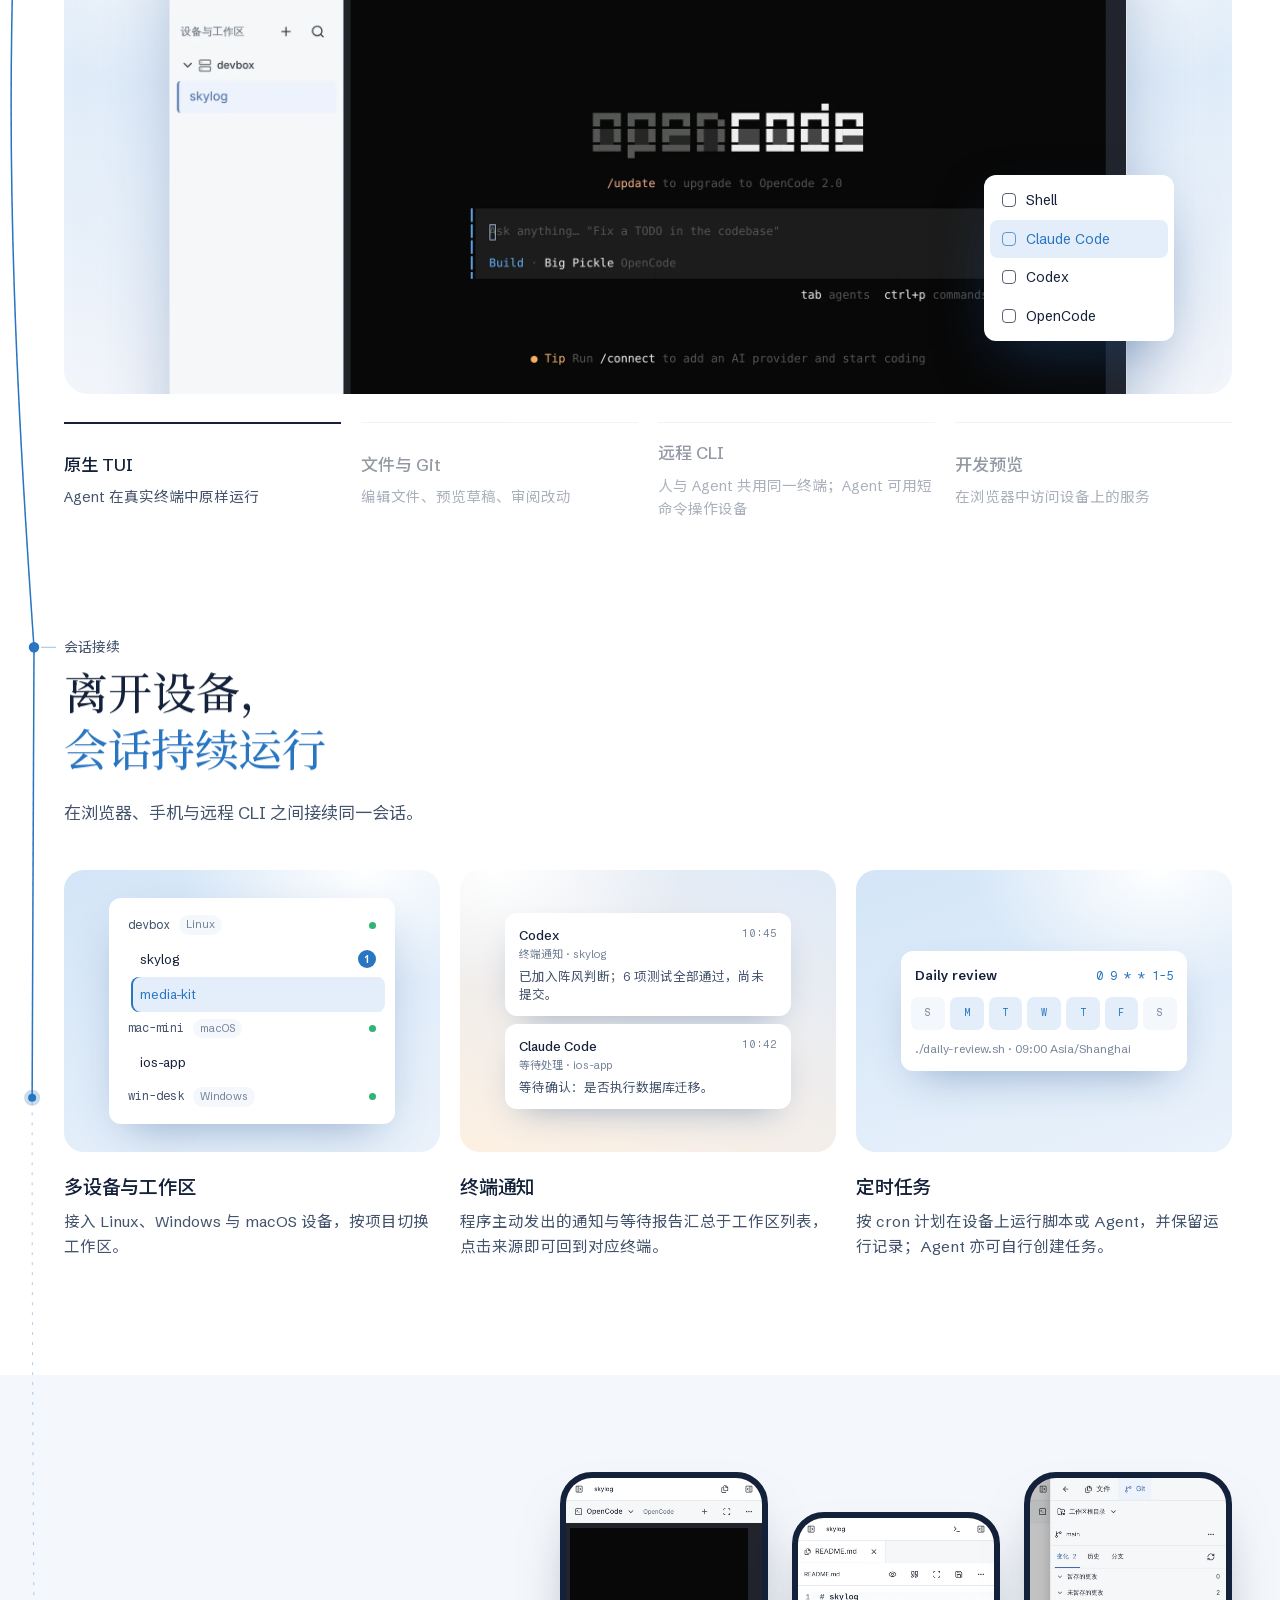
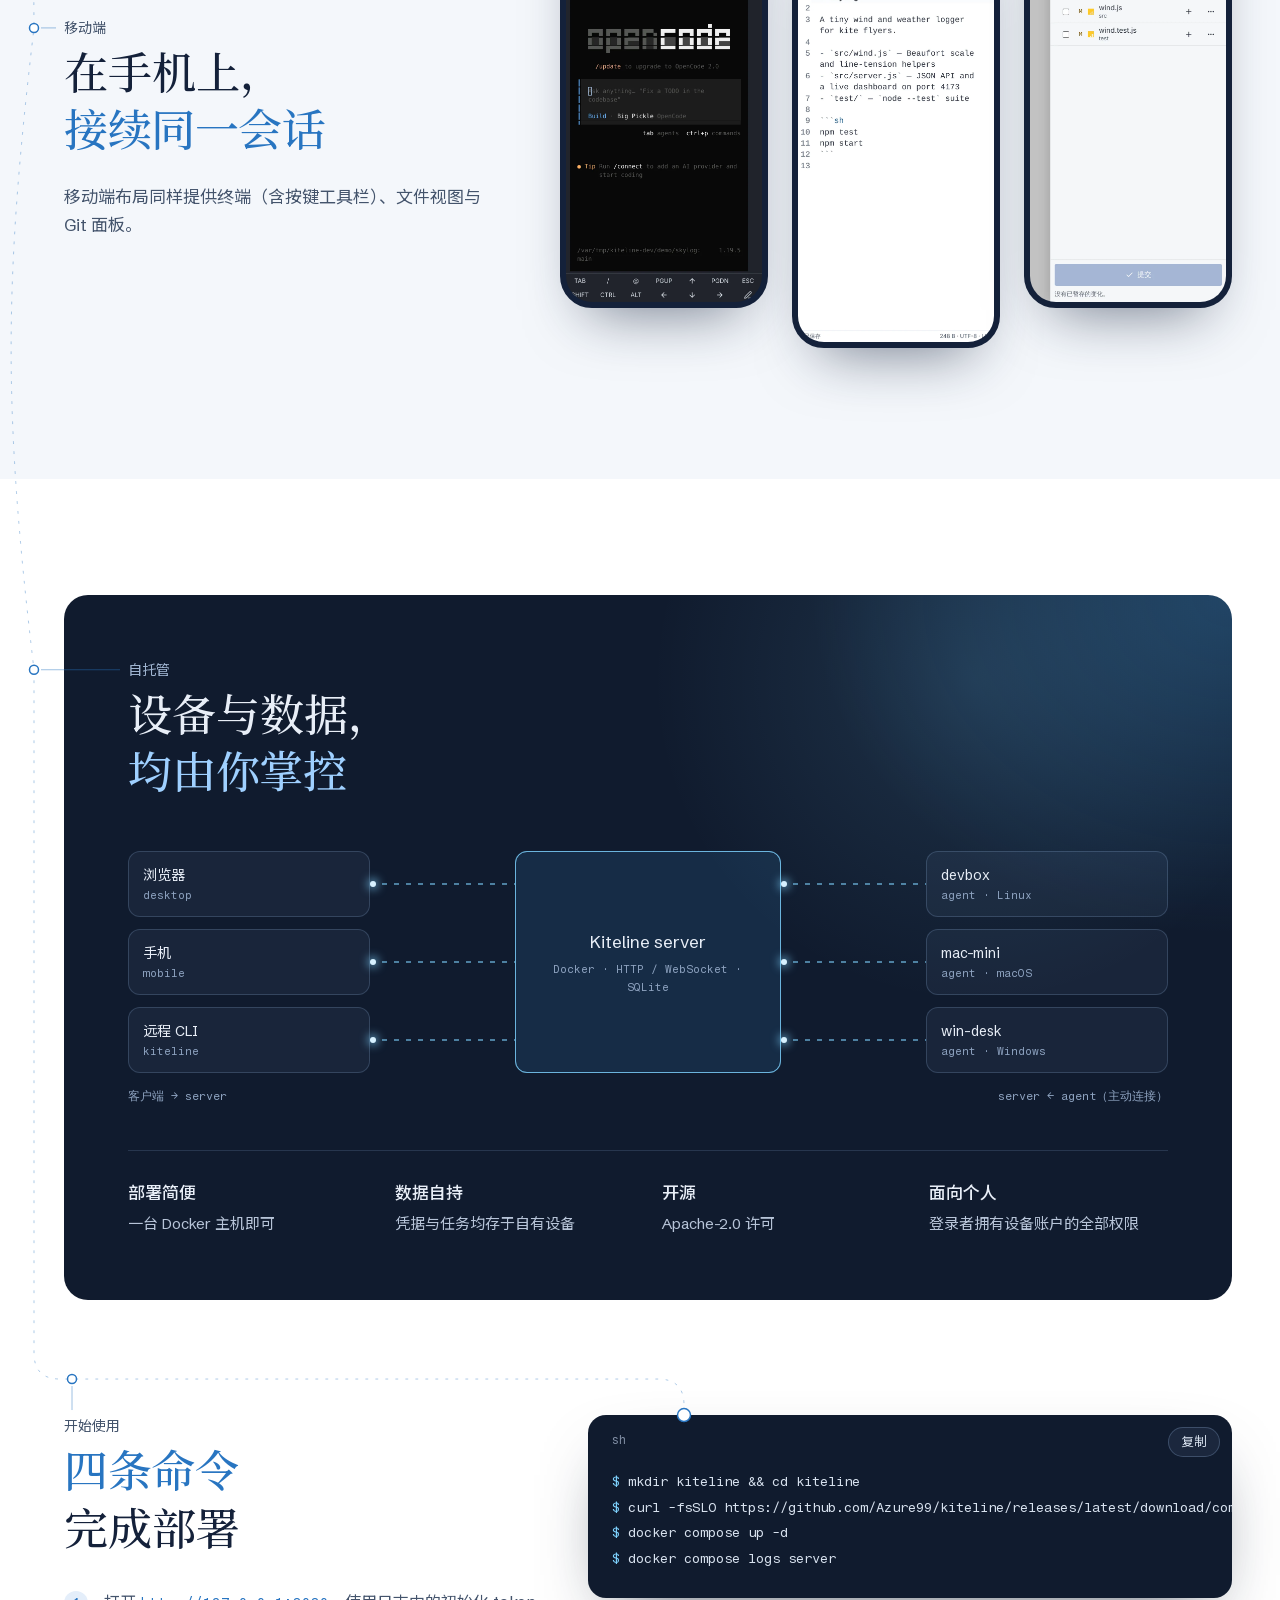
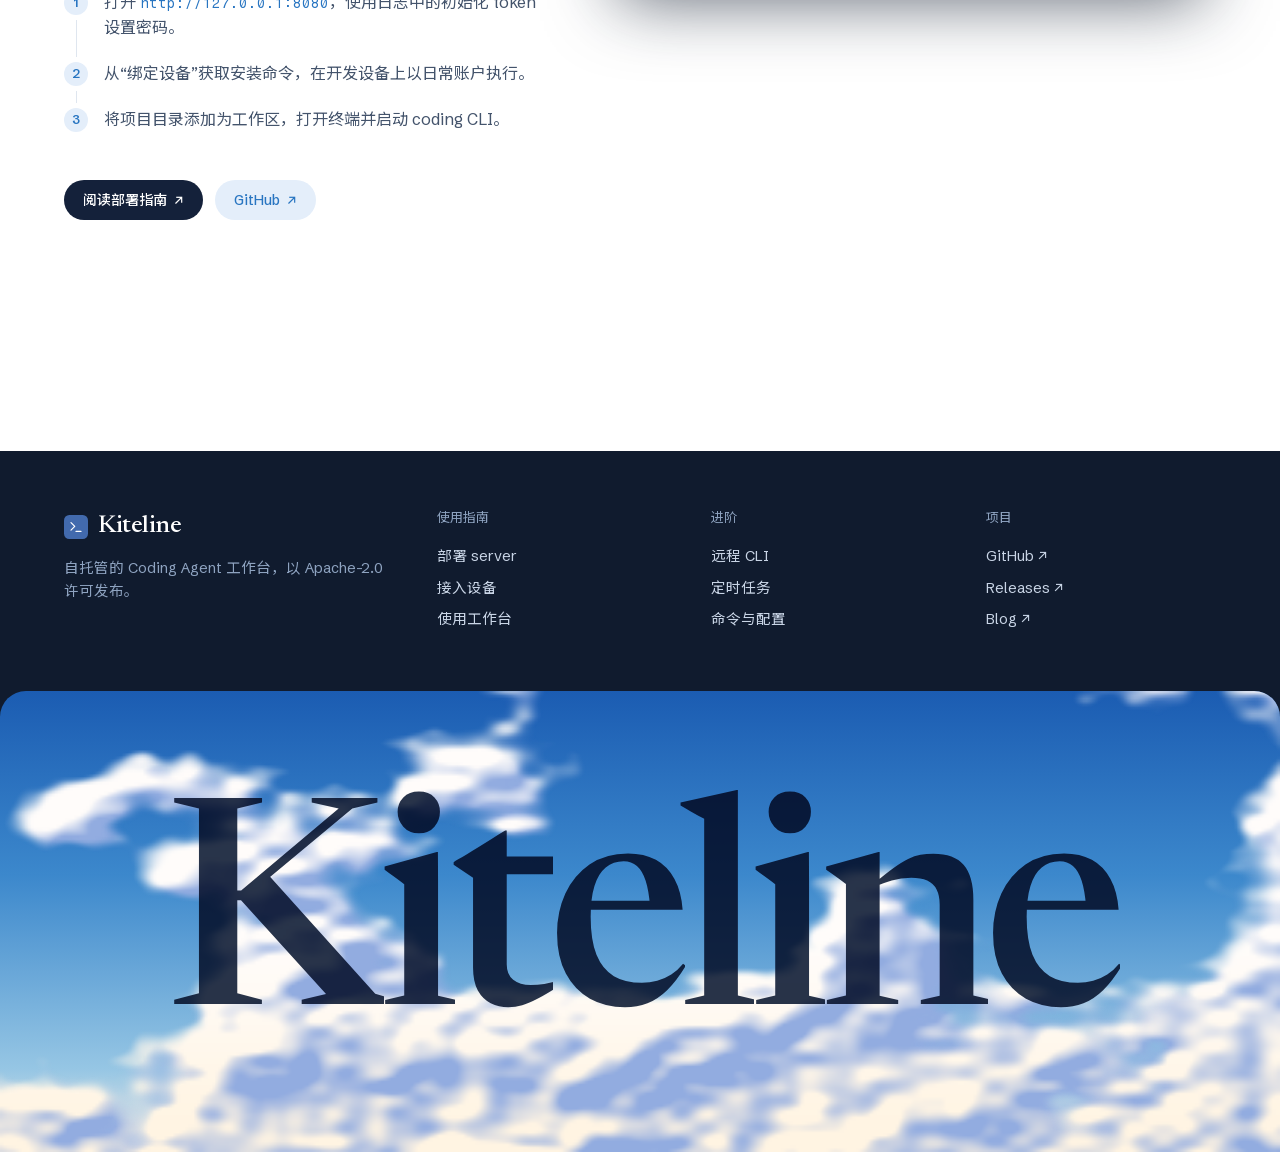
==== commit d43ac4da: "feat(site): tighten the hero and centre the footer wordmark Revise the main line of the homepage pro" ====
--- a/site/prototypes/b-sky.html
+++ b/site/prototypes/b-sky.html
@@ -359,6 +359,13 @@
       .hero-copy .eyebrow {
         color: rgba(255, 255, 255, 0.92);
       }
+      .eyebrow .name {
+        font-family: var(--serif);
+        font-size: 1.22em;
+        font-weight: 500;
+        letter-spacing: -0.01em;
+        color: #fff;
+      }
       h1 {
         max-width: 17em;
         margin-top: 10px;
@@ -485,11 +492,6 @@
         font-size: 0.78em;
         letter-spacing: 0;
       }
-      .runs .runs-note {
-        margin-top: 14px;
-        font-size: 13px;
-        color: var(--muted);
-      }
 
       /* section heads */
       .head {
@@ -505,6 +507,9 @@
       .head p {
         max-width: 30em;
         color: var(--ink-2);
+      }
+      .head .lead {
+        margin-top: 14px;
       }
 
       /* ---------- workbench panel with tabs ---------- */
@@ -1329,7 +1334,7 @@
       }
       .foot-sky {
         position: relative;
-        height: clamp(220px, 34vw, 430px);
+        height: clamp(240px, 36vw, 520px);
         overflow: hidden;
         border-radius: 26px 26px 0 0;
         background: linear-gradient(
@@ -1349,9 +1354,13 @@
       .wordmark {
         --stagger: 60ms;
         position: absolute;
-        inset: auto 0 -0.16em;
+        inset: 0;
+        /* a row of letters, centred in the sky both ways */
+        display: flex;
+        align-items: center;
+        justify-content: center;
         font-family: var(--serif);
-        font-size: clamp(90px, 23.5vw, 340px);
+        font-size: clamp(84px, 22.5vw, 330px);
         font-weight: 500;
         line-height: 1;
         letter-spacing: -0.045em;
@@ -1665,9 +1674,9 @@
           <div
             class="eyebrow rise"
             style="--dl: 0.2s"
-            data-en="A self-hosted workbench for coding agents"
+            data-en='<b class="name">Kiteline</b> · A self-hosted workbench for coding agents'
           >
-            自托管的 Coding Agent 工作台
+            <b class="name">Kiteline</b> · 自托管的 Coding Agent 工作台
           </div>
           <h1
             class="sp"
@@ -1676,15 +1685,7 @@
           >
             <span class="nb">在任何地方，</span><span class="nb">掌控每台设备上的 Agent</span>
           </h1>
-          <p
-            class="rise"
-            id="heroText"
-            style="--dl: 0.9s"
-            data-en="Run any command-line agent in its native TUI, and continue the same session across a browser, a phone and a remote CLI."
-          >
-            以原生 TUI 运行任意命令行 Agent，在浏览器、手机与远程 CLI 之间接续同一会话。
-          </p>
-          <div class="cta rise" id="heroCta" style="--dl: 1.1s">
+          <div class="cta rise" id="heroCta" style="--dl: 0.9s">
             <a class="pill dark" href="#start"
               ><span data-en="Get started">开始部署</span> <span class="arr">↗</span></a
             >
@@ -1693,9 +1694,7 @@
               <span class="arr">↗</span></a
             >
           </div>
-          <!-- The version is copied from packages/shared/src/version.json; wire it to the build when this becomes the real site. -->
-          <div class="trust rise" id="heroTrust" style="--dl: 1.25s">
-            <a href="https://github.com/Azure99/kiteline/releases/latest">v0.4.1</a>
+          <div class="trust rise" id="heroTrust" style="--dl: 1.05s">
             <a
               href="https://github.com/Azure99/kiteline/blob/main/LICENSE"
               data-en="Apache-2.0 licensed"
@@ -1717,7 +1716,9 @@
 
       <section class="runs">
         <div class="wrap rv">
-          <p data-en="Runs any command-line agent">可运行任意命令行 Agent</p>
+          <p data-en="Run any command-line agent in its native TUI">
+            以原生 TUI 运行任意命令行 Agent
+          </p>
         </div>
         <!-- Names as their publishers write them, checked against each official site. Text only: a list
              of examples, not of integrations. The script below clones the track for the loop. -->
@@ -1738,14 +1739,6 @@
             <li>Command Code</li>
             <li class="etc" data-en="and more">等</li>
           </ul>
-        </div>
-        <div class="wrap rv">
-          <p
-            class="runs-note"
-            data-en="Listed as common examples, not as official integrations. Names belong to their respective owners."
-          >
-            以上为常见示例，并非官方集成；各名称归其所有者所有。
-          </p>
         </div>
       </section>
 
@@ -1815,23 +1808,6 @@
               <div class="lift">
                 <div class="frame dialog">
                   <img
-                    src="assets/port-zh.webp"
-                    data-src-en="assets/port-en.webp"
-                    width="1120"
-                    height="1042"
-                    loading="lazy"
-                    alt="“访问端口”对话框：填写端口 4173，列出设备上正在监听的端口与代理地址"
-                    data-alt-en="The Open port dialog: port 4173 entered, with the device's listening ports and the proxy URL"
-                  />
-                </div>
-              </div>
-              <pre class="float" aria-hidden="true"><span class="c">$</span> npm start
-skylog on http://127.0.0.1:4173</pre>
-            </div>
-            <div class="pane">
-              <div class="lift">
-                <div class="frame dialog">
-                  <img
                     src="assets/cli-zh.webp"
                     data-src-en="assets/cli-en.webp"
                     width="1120"
@@ -1849,6 +1825,23 @@
 <span class="c">$</span> kiteline terminal wait
 <span class="c">$</span> kiteline terminal snapshot --tail 40</pre>
             </div>
+            <div class="pane">
+              <div class="lift">
+                <div class="frame dialog">
+                  <img
+                    src="assets/port-zh.webp"
+                    data-src-en="assets/port-en.webp"
+                    width="1120"
+                    height="1042"
+                    loading="lazy"
+                    alt="“访问端口”对话框：填写端口 4173，列出设备上正在监听的端口与代理地址"
+                    data-alt-en="The Open port dialog: port 4173 entered, with the device's listening ports and the proxy URL"
+                  />
+                </div>
+              </div>
+              <pre class="float" aria-hidden="true"><span class="c">$</span> npm start
+skylog on http://127.0.0.1:4173</pre>
+            </div>
           </div>
 
           <div class="tabs rv idle" id="tabs" role="tablist">
@@ -1865,15 +1858,16 @@
               >
             </button>
             <button class="tab" type="button" role="tab">
+              <b data-en="Remote CLI">远程 CLI</b>
+              <span
+                data-en="People and agents share one terminal; agents can operate devices with short commands."
+                >人与 Agent 共用同一终端；Agent 可用短命令操作设备</span
+              >
+            </button>
+            <button class="tab" type="button" role="tab">
               <b data-en="Development preview">开发预览</b>
               <span data-en="Open a device’s web services in your browser."
                 >在浏览器中访问设备上的服务</span
-              >
-            </button>
-            <button class="tab" type="button" role="tab">
-              <b data-en="Remote CLI">远程 CLI</b>
-              <span data-en="Continue the same session from a local terminal."
-                >在本机终端接续同一会话</span
               >
             </button>
           </div>
@@ -1888,6 +1882,13 @@
               <h2 class="sp" data-en="Leave the device. <em>The session continues.</em>">
                 离开设备，<em>会话持续运行</em>
               </h2>
+              <p
+                class="lead rv"
+                style="--dl: 0.15s"
+                data-en="Continue the same session across a browser, a phone and a remote CLI."
+              >
+                在浏览器、手机与远程 CLI 之间接续同一会话。
+              </p>
             </div>
           </div>
           <div class="trio">
@@ -2036,14 +2037,6 @@
                   设备与数据，<em>均由你掌控</em>
                 </h2>
               </div>
-              <div>
-                <p
-                  data-en="The browser communicates only with the server you deploy. Agents on your devices open outbound connections to that server, so the devices need no inbound ports."
-                >
-                  浏览器仅与你部署的 server 通信；设备上的 agent 主动向 server
-                  发起连接，设备无需开放入站端口。
-                </p>
-              </div>
             </div>
             <div class="topo" aria-hidden="true">
               <div class="node" data-en="Browser<small>desktop</small>">
@@ -2073,32 +2066,23 @@
             </div>
             <div class="facts">
               <div>
-                <b data-en="Straightforward to deploy">部署简便</b>
-                <p data-en="A single Linux host with Docker runs the server.">
-                  一台安装了 Docker 的 Linux 主机即可运行 server。
+                <b data-en="Simple to deploy">部署简便</b>
+                <p data-en="One Docker host is enough">一台 Docker 主机即可</p>
+              </div>
+              <div>
+                <b data-en="Your data stays yours">数据自持</b>
+                <p data-en="Credentials and tasks are kept on your own devices">
+                  凭据与任务均存于自有设备
                 </p>
               </div>
               <div>
-                <b data-en="Data stays on your machines">数据存放于自有设备</b>
-                <p
-                  data-en="The owner password, sign-in sessions, CLI credentials and device registry are kept in the server's data directory; workspace registrations and scheduled tasks stay on each device."
-                >
-                  密码、登录会话、CLI 凭据与设备登记保存在 server
-                  数据目录；工作区登记与定时任务保存在各设备上。
-                </p>
+                <b data-en="Open source">开源</b>
+                <p data-en="Apache-2.0 licensed">Apache-2.0 许可</p>
               </div>
               <div>
-                <b data-en="Open source">开源许可</b>
-                <p data-en="The source is released under the Apache-2.0 licence.">
-                  源码以 Apache-2.0 许可发布。
-                </p>
-              </div>
-              <div>
-                <b data-en="Designed for personal use">面向个人使用</b>
-                <p
-                  data-en="A signed-in user holds the file and command permissions of the account that runs the agent."
-                >
-                  登录者拥有 agent 运行账户的文件与命令权限。
+                <b data-en="For personal use">面向个人</b>
+                <p data-en="A signed-in user has the device account's full permissions">
+                  登录者拥有设备账户的全部权限
                 </p>
               </div>
             </div>
@@ -2182,9 +2166,9 @@
             </a>
             <p
               style="margin-top: 10px"
-              data-en="A self-hosted workbench for coding agents, released under Apache-2.0. Current version v0.4.1."
+              data-en="A self-hosted workbench for coding agents, released under Apache-2.0."
             >
-              自托管的 Coding Agent 工作台，以 Apache-2.0 许可发布。当前版本 v0.4.1。
+              自托管的 Coding Agent 工作台，以 Apache-2.0 许可发布。
             </p>
           </div>
           <div>
@@ -2227,7 +2211,7 @@
             <h4 data-en="Project">项目</h4>
             <a href="https://github.com/Azure99/kiteline">GitHub ↗</a>
             <a href="https://github.com/Azure99/kiteline/releases">Releases ↗</a>
-            <a href="https://www.rainng.com/" data-en="Azure99's blog ↗">雨凝 · Azure99 ↗</a>
+            <a href="https://www.rainng.com/">Blog ↗</a>
           </div>
         </div>
         <div class="foot-sky" id="footSky">
@@ -2715,14 +2699,11 @@
               add(el.getBoundingClientRect());
             });
             /* block elements span the full column, so measure their text line by line instead */
-            [].forEach.call(
-              heroCopy.querySelectorAll(".eyebrow, #heroText, .trust a"),
-              function (el) {
-                var range = document.createRange();
-                range.selectNodeContents(el);
-                [].forEach.call(range.getClientRects(), add);
-              },
-            );
+            [].forEach.call(heroCopy.querySelectorAll(".eyebrow, .trust a"), function (el) {
+              var range = document.createRange();
+              range.selectNodeContents(el);
+              [].forEach.call(range.getClientRects(), add);
+            });
             var ax = line.x,
               ay = h - 25;
             var home = kiteHome(narrow);
@@ -2977,7 +2958,7 @@
           for (var j = 0; j < lifts.length; j++)
             lifts[j].style.transform = "translate3d(0," + (-q * 44).toFixed(1) + "px,0)";
           var f = centred(footSky, vh);
-          wordmark.style.transform = "translate3d(0," + ((0.12 - f) * 60).toFixed(1) + "px,0)";
+          wordmark.style.transform = "translate3d(0," + (-f * 30).toFixed(1) + "px,0)";
         }
         var ticking = false;
         window.addEventListener(
--- a/site/prototypes/assets/fonts/fonts.css
+++ b/site/prototypes/assets/fonts/fonts.css
@@ -49,30 +49,29 @@
   unicode-range:
     U+B7, U+2010-2011, U+2013-2015, U+2018-2019, U+201C-201D, U+2022, U+2026, U+2032-2033,
     U+2039-203A, U+20AC, U+2122, U+2190-2193, U+2196-2199, U+2212, U+2713, U+3000-3002, U+303F,
-    U+3400, U+4E00, U+4E0A-4E0B, U+4E0E, U+4E24, U+4E2A, U+4E2D, U+4E3A-4E3B, U+4E4B, U+4E86,
-    U+4E8E, U+4EA4, U+4EA6, U+4EBA, U+4EC5, U+4ECE, U+4EE3-4EE5, U+4EF6, U+4EFB, U+4F1A, U+4F53,
-    U+4F55, U+4F5C, U+4F60, U+4F7F, U+4F8B, U+4F9B, U+4FA7, U+4FBF, U+4FDD, U+4FE1, U+5165, U+5168,
-    U+5176-5177, U+5199, U+51C6, U+51DD, U+51ED, U+51FA-51FB, U+5207, U+5212, U+5217, U+521B,
-    U+521D, U+5224, U+5230, U+5236, U+524D, U+52A0-52A1, U+52A8, U+5316, U+533A, U+5357, U+5373,
-    U+539F, U+53D1, U+53D6, U+53E3, U+53EF-53F0, U+53F3, U+5404, U+540C-540D, U+5411, U+5426,
-    U+542B-542C, U+542F, U+5448, U+544A, U+547D, U+5668, U+56DB, U+56DE, U+56FE, U+5728, U+5730,
-    U+5740, U+5747, U+57FA, U+586B, U+5904, U+5907, U+590D, U+591A, U+591C, U+59CB, U+5B58, U+5B89,
-    U+5B8B-5B8C, U+5B98, U+5B9A, U+5B9E, U+5BA1-5BA2, U+5BC6, U+5BDF, U+5BF9, U+5C06, U+5C1A,
-    U+5C40, U+5DE5-5DE6, U+5DF2, U+5E03, U+5E26, U+5E38, U+5E76, U+5E8F, U+5E93-5E94, U+5EFA,
-    U+5F00, U+5F52-5F53, U+5F55, U+5F85, U+5FD7, U+603B, U+610F, U+6210, U+6216, U+6237, U+6240,
-    U+624B, U+6253, U+6258, U+6267, U+62A5, U+62E5, U+6301, U+6307, U+6309, U+6362, U+636E, U+638C,
-    U+63A5, U+63A7, U+63D0, U+6539, U+653E, U+6570, U+6574, U+6587, U+65AD, U+65B9, U+65E0, U+65E5,
-    U+65F6, U+662F, U+663C, U+663E, U+6682, U+66AE, U+66F4, U+6709, U+670D, U+672A, U+672C, U+673A,
-    U+6743, U+6761, U+6765, U+677F, U+67E5, U+6807, U+680F, U+6837, U+6846, U+6863, U+6B63, U+6BCF,
-    U+6C47, U+6D4B, U+6D4F, U+6DFB, U+6E90, U+70B9, U+7248, U+73B0, U+7406, U+751F, U+7528, U+7531,
-    U+754C, U+7559, U+767B, U+7684, U+76D1, U+76EE, U+770B, U+771F, U+7740, U+77E5, U+7801, U+786E,
-    U+793A, U+79BB, U+79F0, U+79FB, U+7A0B, U+7A3F, U+7AD9, U+7AEF, U+7B49, U+7B80, U+7BA1, U+7EBF,
-    U+7EC8, U+7ED1, U+7ED9, U+7EDF, U+7EED, U+7F16, U+7F6E, U+7F72, U+8005, U+811A, U+81EA, U+822A,
-    U+8272, U+8349, U+83B7, U+884C, U+8868, U+886C, U+88C5, U+89C1-89C2, U+89C6, U+89C8, U+8BA1,
-    U+8BA4, U+8BB0, U+8BB8, U+8BBE-8BBF, U+8BD5, U+8BDD, U+8BFB, U+8D26, U+8D77, U+8F91, U+8FC1,
+    U+3400, U+4E00, U+4E0A-4E0B, U+4E0E, U+4E24, U+4E2A, U+4E2D, U+4E3A-4E3B, U+4E4B, U+4E8E,
+    U+4EA4, U+4EA6, U+4EBA, U+4ECE, U+4EE3-4EE5, U+4EF6, U+4EFB, U+4F1A, U+4F53, U+4F55, U+4F5C,
+    U+4F60, U+4F7F, U+4F9B, U+4FA7, U+4FBF, U+4FDD, U+5165, U+5168, U+5171, U+5176-5177, U+5199,
+    U+51C6, U+51ED, U+51FA-51FB, U+5207, U+5212, U+5217, U+521B, U+521D, U+5224, U+5230, U+5236,
+    U+524D, U+52A0-52A1, U+52A8, U+5316, U+533A, U+5357, U+5373, U+539F, U+53D1, U+53D6, U+53E3,
+    U+53EF-53F0, U+53F3, U+540C, U+5411, U+5426, U+542B-542C, U+542F, U+5448, U+544A, U+547D,
+    U+5668, U+56DB, U+56DE, U+56FE, U+5728, U+5730, U+5740, U+5747, U+57FA, U+586B, U+5904, U+5907,
+    U+590D, U+591A, U+591C, U+59CB, U+5B58, U+5B89, U+5B8B-5B8C, U+5B9A, U+5B9E, U+5BA1-5BA2,
+    U+5BC6, U+5BDF, U+5BF9, U+5C06, U+5C1A, U+5C40, U+5DE5-5DE6, U+5DF2, U+5E03, U+5E26, U+5E38,
+    U+5E76, U+5E8F, U+5E93-5E94, U+5EFA, U+5F00, U+5F52-5F53, U+5F55, U+5F85, U+5FD7, U+603B,
+    U+610F, U+6210, U+6216, U+6237, U+624B, U+6253, U+6258, U+6267, U+62A5, U+62E5, U+6301, U+6307,
+    U+6309, U+6362, U+636E, U+638C, U+63A5, U+63A7, U+63D0, U+64CD, U+6539, U+6570, U+6574, U+6587,
+    U+65AD, U+65B9, U+65E0, U+65E5, U+65F6, U+662F, U+663C, U+663E, U+6682, U+66AE, U+66F4, U+6709,
+    U+670D, U+672A, U+672C, U+673A, U+6743, U+6761, U+6765, U+677F, U+67E5, U+6807, U+680F, U+6837,
+    U+6846, U+6863, U+6B63, U+6BCF, U+6C47, U+6D4B, U+6D4F, U+6DFB, U+6E90, U+70B9, U+73B0, U+7406,
+    U+751F, U+7528, U+7531, U+754C, U+7559, U+767B, U+7684, U+76D1, U+76EE, U+770B, U+771F, U+7740,
+    U+77E5, U+77ED, U+7801, U+786E, U+793A, U+79BB, U+79FB, U+7A0B, U+7A3F, U+7AEF, U+7B49, U+7B80,
+    U+7BA1, U+7EBF, U+7EC8, U+7ED1, U+7ED9, U+7EDF, U+7EED, U+7F16, U+7F6E, U+7F72, U+8005, U+811A,
+    U+81EA, U+822A, U+8272, U+8349, U+83B7, U+884C, U+8868, U+886C, U+88C5, U+89C2, U+89C6, U+89C8,
+    U+8BA1, U+8BA4, U+8BB0, U+8BB8, U+8BBE-8BBF, U+8BD5, U+8BDD, U+8BFB, U+8D26, U+8F91, U+8FC1,
     U+8FC7, U+8FD0, U+8FDB-8FDC, U+8FDE, U+901A, U+90E8, U+914D, U+952E, U+95EE, U+95F4, U+9605,
-    U+9635-9636, U+9650, U+968F, U+96C6, U+96E8, U+9700, U+975E, U+9762, U+9875, U+9879, U+9884,
-    U+9898, U+98CE, U+FF08-FF09, U+FF0C, U+FF1A-FF1B;
+    U+9635-9636, U+9650, U+968F, U+9700, U+9762, U+9875, U+9879, U+9884, U+9898, U+98CE,
+    U+FF08-FF09, U+FF0C, U+FF1A-FF1B;
 }
 @font-face {
   font-family: "Noto Serif SC";
@@ -83,28 +82,27 @@
   unicode-range:
     U+B7, U+2010-2011, U+2013-2015, U+2018-2019, U+201C-201D, U+2022, U+2026, U+2032-2033,
     U+2039-203A, U+20AC, U+2122, U+2190-2193, U+2196-2199, U+2212, U+2713, U+3000-3002, U+303F,
-    U+3400, U+4E00, U+4E0A-4E0B, U+4E0E, U+4E24, U+4E2A, U+4E2D, U+4E3A-4E3B, U+4E4B, U+4E86,
-    U+4E8E, U+4EA4, U+4EA6, U+4EBA, U+4EC5, U+4ECE, U+4EE3-4EE5, U+4EF6, U+4EFB, U+4F1A, U+4F53,
-    U+4F55, U+4F5C, U+4F60, U+4F7F, U+4F8B, U+4F9B, U+4FA7, U+4FBF, U+4FDD, U+4FE1, U+5165, U+5168,
-    U+5176-5177, U+5199, U+51C6, U+51DD, U+51ED, U+51FA-51FB, U+5207, U+5212, U+5217, U+521B,
-    U+521D, U+5224, U+5230, U+5236, U+524D, U+52A0-52A1, U+52A8, U+5316, U+533A, U+5357, U+5373,
-    U+539F, U+53D1, U+53D6, U+53E3, U+53EF-53F0, U+53F3, U+5404, U+540C-540D, U+5411, U+5426,
-    U+542B-542C, U+542F, U+5448, U+544A, U+547D, U+5668, U+56DB, U+56DE, U+56FE, U+5728, U+5730,
-    U+5740, U+5747, U+57FA, U+586B, U+5904, U+5907, U+590D, U+591A, U+591C, U+59CB, U+5B58, U+5B89,
-    U+5B8B-5B8C, U+5B98, U+5B9A, U+5B9E, U+5BA1-5BA2, U+5BC6, U+5BDF, U+5BF9, U+5C06, U+5C1A,
-    U+5C40, U+5DE5-5DE6, U+5DF2, U+5E03, U+5E26, U+5E38, U+5E76, U+5E8F, U+5E93-5E94, U+5EFA,
-    U+5F00, U+5F52-5F53, U+5F55, U+5F85, U+5FD7, U+603B, U+610F, U+6210, U+6216, U+6237, U+6240,
-    U+624B, U+6253, U+6258, U+6267, U+62A5, U+62E5, U+6301, U+6307, U+6309, U+6362, U+636E, U+638C,
-    U+63A5, U+63A7, U+63D0, U+6539, U+653E, U+6570, U+6574, U+6587, U+65AD, U+65B9, U+65E0, U+65E5,
-    U+65F6, U+662F, U+663C, U+663E, U+6682, U+66AE, U+66F4, U+6709, U+670D, U+672A, U+672C, U+673A,
-    U+6743, U+6761, U+6765, U+677F, U+67E5, U+6807, U+680F, U+6837, U+6846, U+6863, U+6B63, U+6BCF,
-    U+6C47, U+6D4B, U+6D4F, U+6DFB, U+6E90, U+70B9, U+7248, U+73B0, U+7406, U+751F, U+7528, U+7531,
-    U+754C, U+7559, U+767B, U+7684, U+76D1, U+76EE, U+770B, U+771F, U+7740, U+77E5, U+7801, U+786E,
-    U+793A, U+79BB, U+79F0, U+79FB, U+7A0B, U+7A3F, U+7AD9, U+7AEF, U+7B49, U+7B80, U+7BA1, U+7EBF,
-    U+7EC8, U+7ED1, U+7ED9, U+7EDF, U+7EED, U+7F16, U+7F6E, U+7F72, U+8005, U+811A, U+81EA, U+822A,
-    U+8272, U+8349, U+83B7, U+884C, U+8868, U+886C, U+88C5, U+89C1-89C2, U+89C6, U+89C8, U+8BA1,
-    U+8BA4, U+8BB0, U+8BB8, U+8BBE-8BBF, U+8BD5, U+8BDD, U+8BFB, U+8D26, U+8D77, U+8F91, U+8FC1,
+    U+3400, U+4E00, U+4E0A-4E0B, U+4E0E, U+4E24, U+4E2A, U+4E2D, U+4E3A-4E3B, U+4E4B, U+4E8E,
+    U+4EA4, U+4EA6, U+4EBA, U+4ECE, U+4EE3-4EE5, U+4EF6, U+4EFB, U+4F1A, U+4F53, U+4F55, U+4F5C,
+    U+4F60, U+4F7F, U+4F9B, U+4FA7, U+4FBF, U+4FDD, U+5165, U+5168, U+5171, U+5176-5177, U+5199,
+    U+51C6, U+51ED, U+51FA-51FB, U+5207, U+5212, U+5217, U+521B, U+521D, U+5224, U+5230, U+5236,
+    U+524D, U+52A0-52A1, U+52A8, U+5316, U+533A, U+5357, U+5373, U+539F, U+53D1, U+53D6, U+53E3,
+    U+53EF-53F0, U+53F3, U+540C, U+5411, U+5426, U+542B-542C, U+542F, U+5448, U+544A, U+547D,
+    U+5668, U+56DB, U+56DE, U+56FE, U+5728, U+5730, U+5740, U+5747, U+57FA, U+586B, U+5904, U+5907,
+    U+590D, U+591A, U+591C, U+59CB, U+5B58, U+5B89, U+5B8B-5B8C, U+5B9A, U+5B9E, U+5BA1-5BA2,
+    U+5BC6, U+5BDF, U+5BF9, U+5C06, U+5C1A, U+5C40, U+5DE5-5DE6, U+5DF2, U+5E03, U+5E26, U+5E38,
+    U+5E76, U+5E8F, U+5E93-5E94, U+5EFA, U+5F00, U+5F52-5F53, U+5F55, U+5F85, U+5FD7, U+603B,
+    U+610F, U+6210, U+6216, U+6237, U+624B, U+6253, U+6258, U+6267, U+62A5, U+62E5, U+6301, U+6307,
+    U+6309, U+6362, U+636E, U+638C, U+63A5, U+63A7, U+63D0, U+64CD, U+6539, U+6570, U+6574, U+6587,
+    U+65AD, U+65B9, U+65E0, U+65E5, U+65F6, U+662F, U+663C, U+663E, U+6682, U+66AE, U+66F4, U+6709,
+    U+670D, U+672A, U+672C, U+673A, U+6743, U+6761, U+6765, U+677F, U+67E5, U+6807, U+680F, U+6837,
+    U+6846, U+6863, U+6B63, U+6BCF, U+6C47, U+6D4B, U+6D4F, U+6DFB, U+6E90, U+70B9, U+73B0, U+7406,
+    U+751F, U+7528, U+7531, U+754C, U+7559, U+767B, U+7684, U+76D1, U+76EE, U+770B, U+771F, U+7740,
+    U+77E5, U+77ED, U+7801, U+786E, U+793A, U+79BB, U+79FB, U+7A0B, U+7A3F, U+7AEF, U+7B49, U+7B80,
+    U+7BA1, U+7EBF, U+7EC8, U+7ED1, U+7ED9, U+7EDF, U+7EED, U+7F16, U+7F6E, U+7F72, U+8005, U+811A,
+    U+81EA, U+822A, U+8272, U+8349, U+83B7, U+884C, U+8868, U+886C, U+88C5, U+89C2, U+89C6, U+89C8,
+    U+8BA1, U+8BA4, U+8BB0, U+8BB8, U+8BBE-8BBF, U+8BD5, U+8BDD, U+8BFB, U+8D26, U+8F91, U+8FC1,
     U+8FC7, U+8FD0, U+8FDB-8FDC, U+8FDE, U+901A, U+90E8, U+914D, U+952E, U+95EE, U+95F4, U+9605,
-    U+9635-9636, U+9650, U+968F, U+96C6, U+96E8, U+9700, U+975E, U+9762, U+9875, U+9879, U+9884,
-    U+9898, U+98CE, U+9FFF, U+FF08-FF09, U+FF0C, U+FF1A-FF1B;
+    U+9635-9636, U+9650, U+968F, U+9700, U+9762, U+9875, U+9879, U+9884, U+9898, U+98CE, U+9FFF,
+    U+FF08-FF09, U+FF0C, U+FF1A-FF1B;
 }
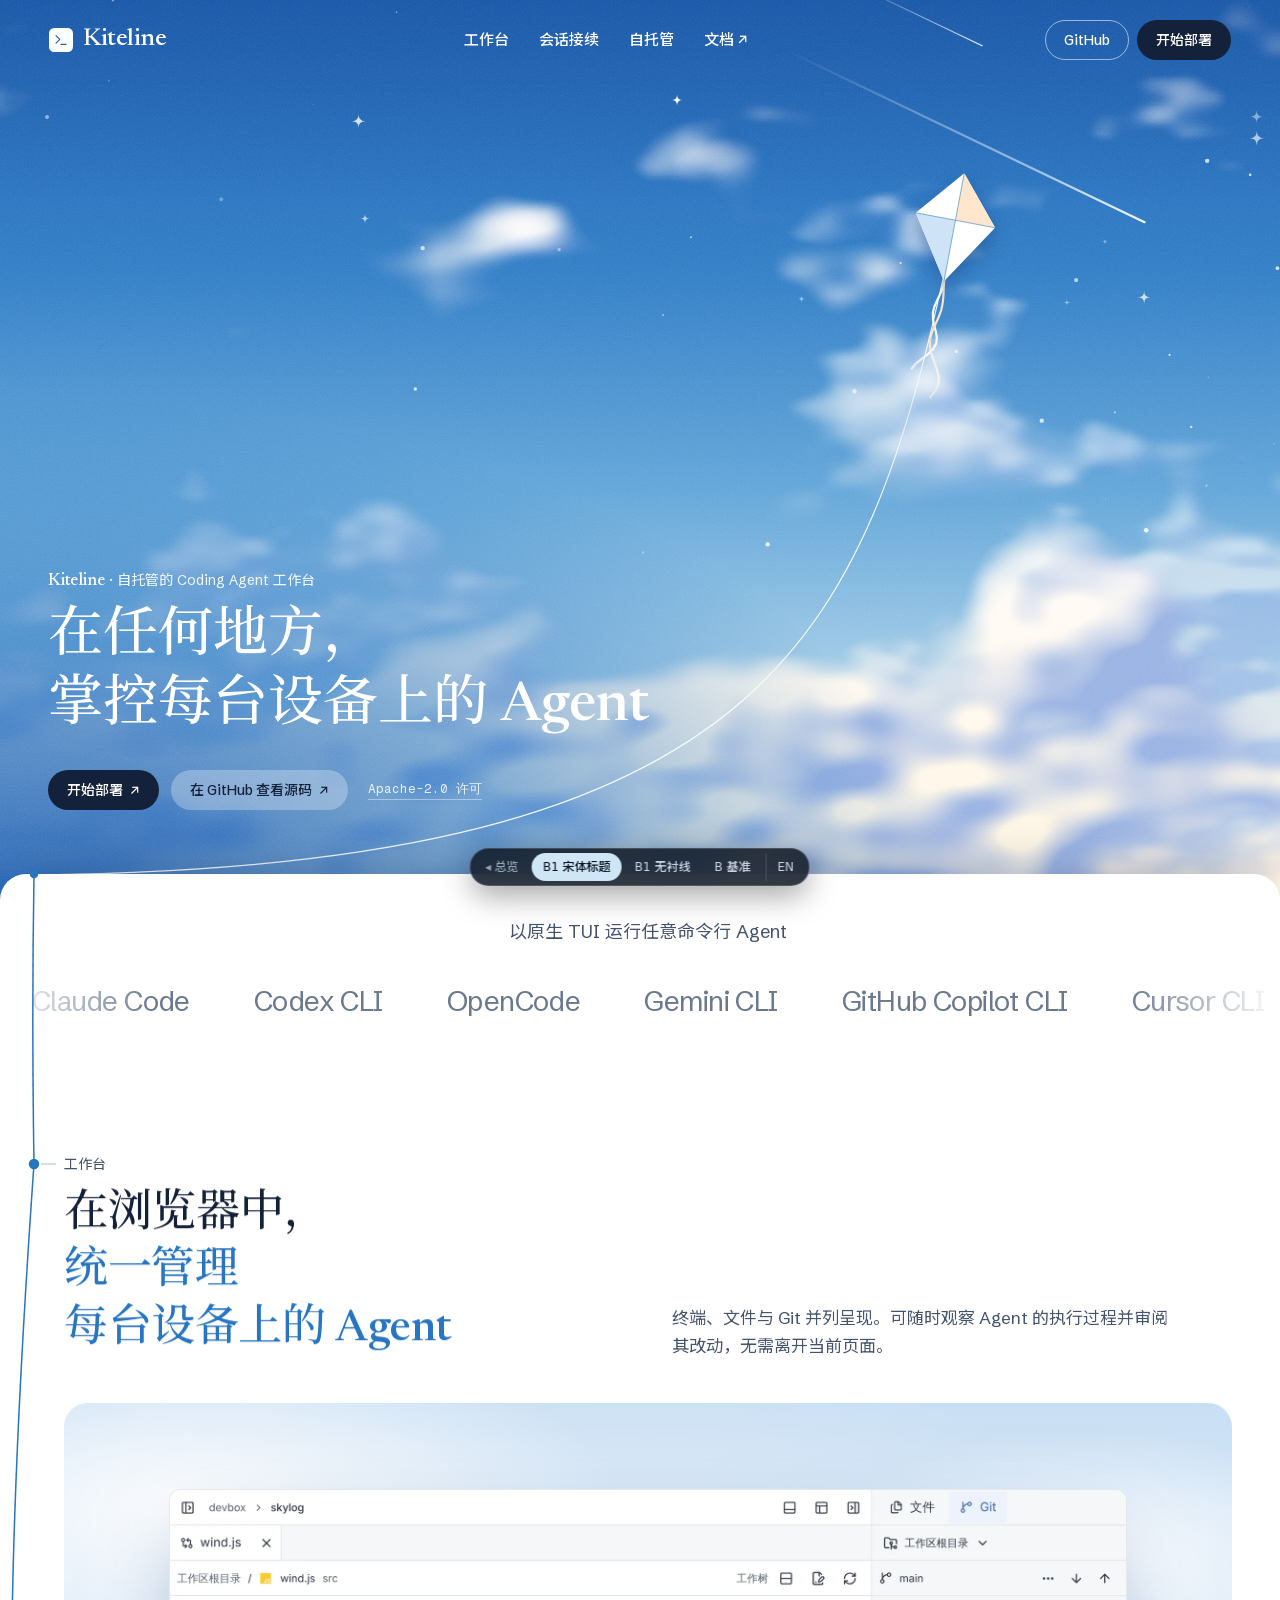
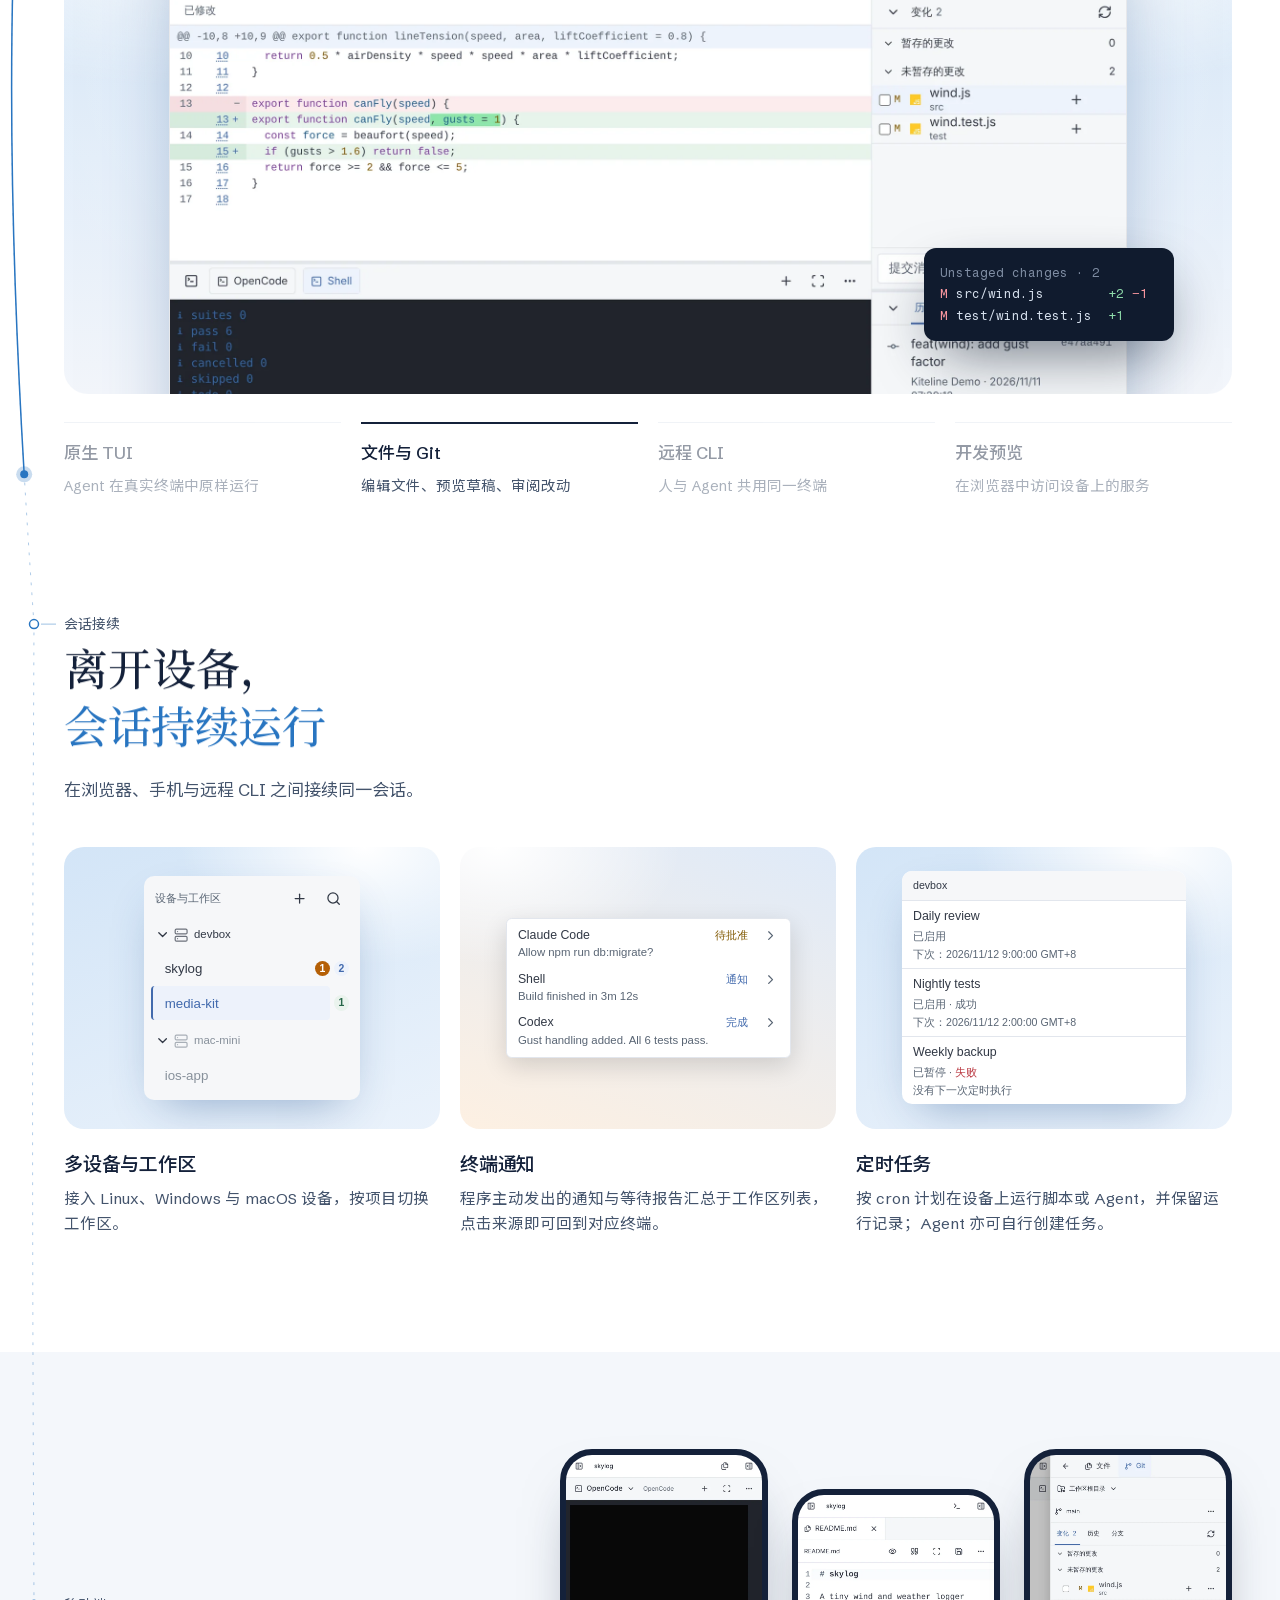
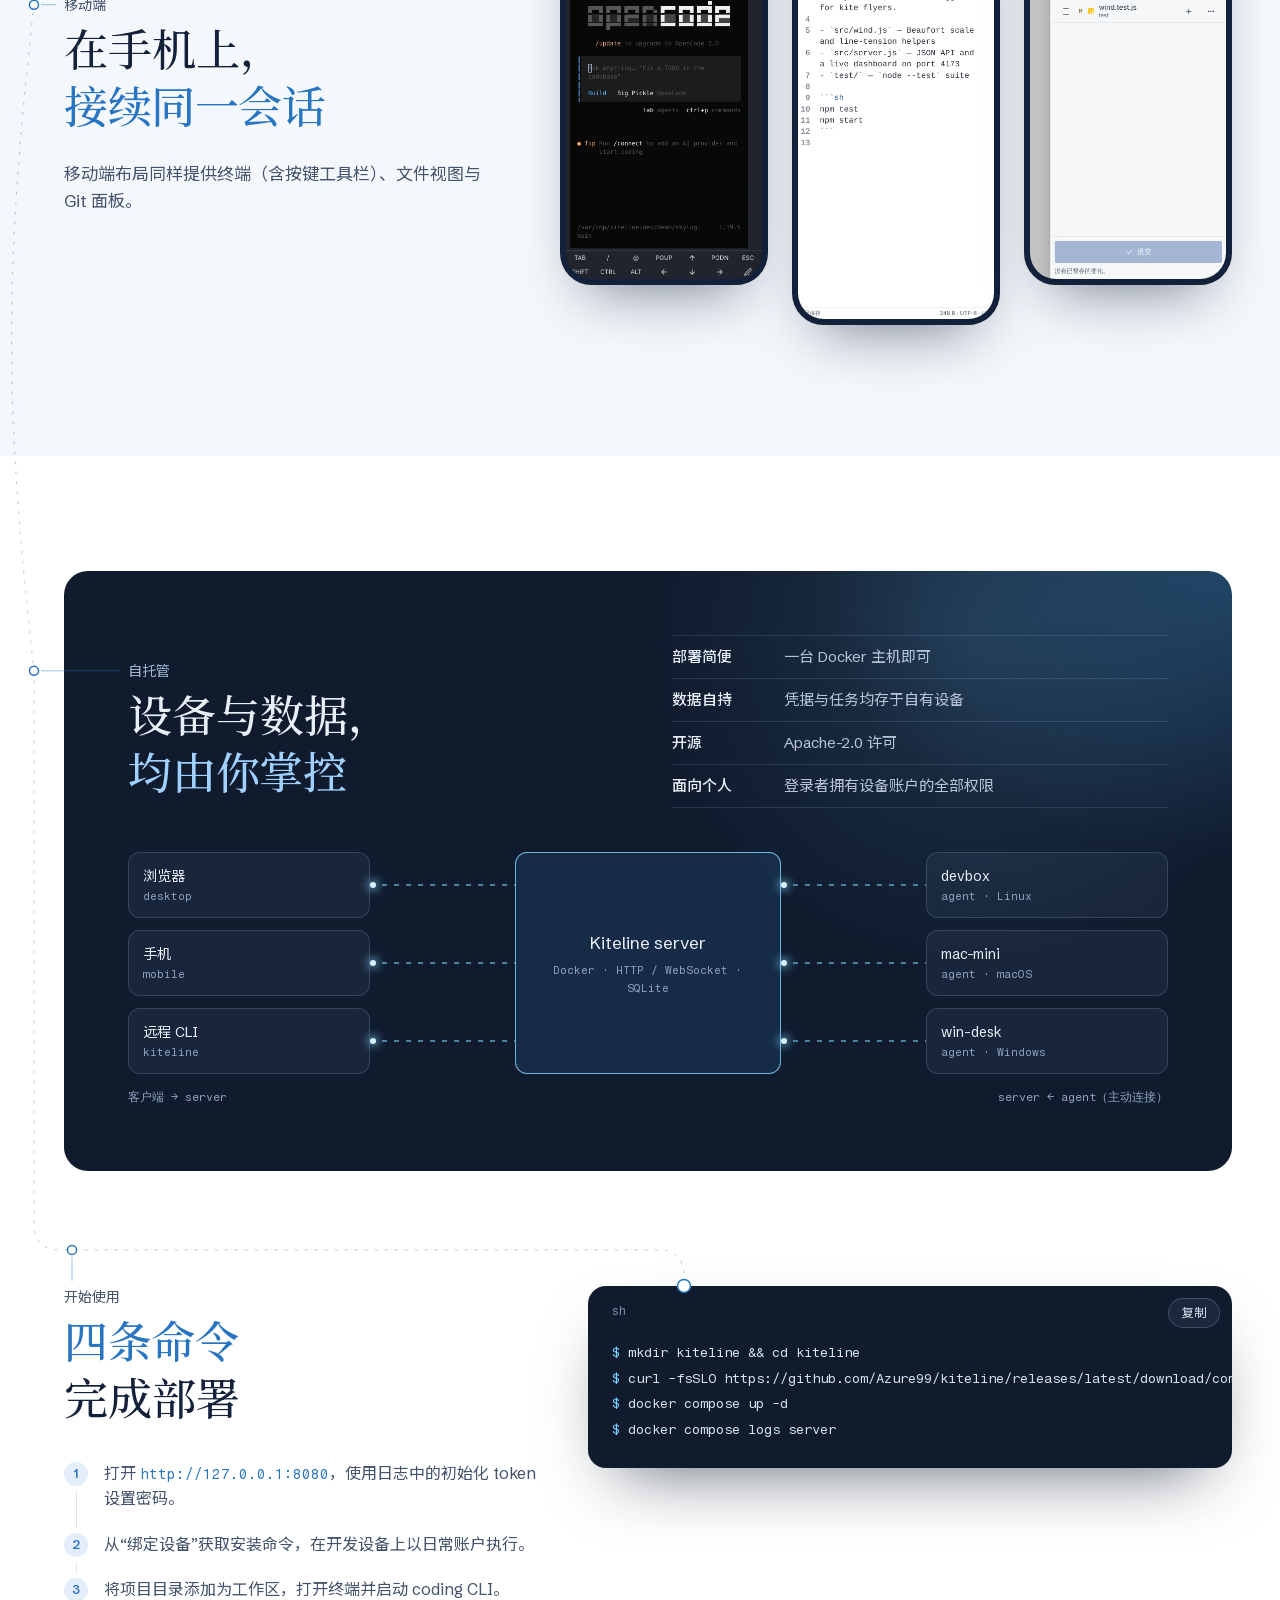
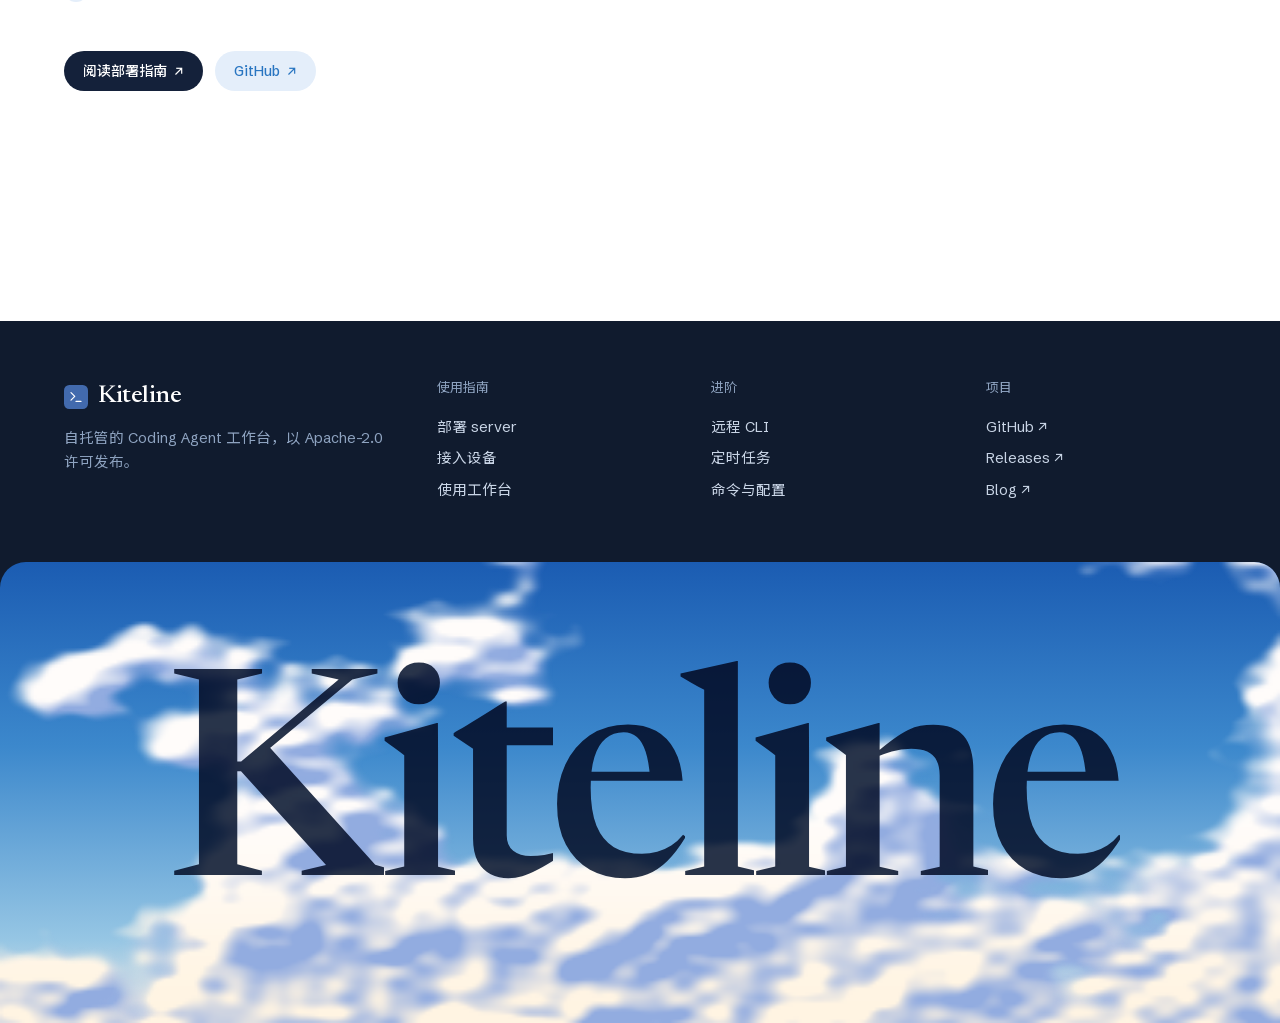
==== commit 5016e6cf: "feat(site): redraw dialogs and cards from the workbench UI Replace the two dialog screenshots (Open " ====
--- a/site/prototypes/b-sky.html
+++ b/site/prototypes/b-sky.html
@@ -387,23 +387,19 @@
       .cta {
         display: flex;
         flex-wrap: wrap;
+        align-items: center;
         gap: 12px;
         margin-top: 28px;
       }
-      .trust {
-        display: flex;
-        flex-wrap: wrap;
-        gap: 6px 18px;
-        margin-top: 18px;
+      .cta .lic {
+        margin-left: 8px;
+        border-bottom: 1px solid rgba(255, 255, 255, 0.4);
         font-family: var(--mono);
         font-size: 12.5px;
         color: rgba(255, 255, 255, 0.86);
-      }
-      .trust a {
-        border-bottom: 1px solid rgba(255, 255, 255, 0.4);
         transition: border-color 0.3s;
       }
-      .trust a:hover {
+      .cta .lic:hover {
         border-color: #fff;
       }
       /* load sequence: eyebrow, headline (split), paragraph, buttons */
@@ -467,7 +463,7 @@
         margin: 0;
         padding: 6px clamp(18px, 2.5vw, 36px);
         list-style: none;
-        color: #8d99ab;
+        color: #6b798f;
         font-size: clamp(20px, 2.3vw, 28px);
         letter-spacing: -0.02em;
         white-space: nowrap;
@@ -588,11 +584,6 @@
       .frame img {
         width: 100%;
         height: auto;
-      }
-      .frame.dialog {
-        /* a single dialog cropped from the workbench, shown close to its real size */
-        width: min(47%, 520px);
-        border-radius: 14px;
       }
       .float {
         position: absolute;
@@ -744,12 +735,6 @@
           radial-gradient(70% 60% at 10% 0%, #fff 0%, rgba(255, 255, 255, 0) 70%),
           linear-gradient(200deg, #dfeaf8, #fdf0e2);
       }
-      .vig .mini {
-        transition: transform 0.7s var(--ease);
-      }
-      .vig:hover .mini {
-        transform: translateY(-6px) scale(1.015);
-      }
       .vig h3 {
         margin-top: 20px;
         font-size: 19px;
@@ -761,176 +746,419 @@
         font-size: 15.5px;
         color: var(--ink-2);
       }
-      .mini {
-        width: 76%;
-        padding: 10px;
-        border-radius: 12px;
+      /* ---------- workbench replicas ----------
+         Redrawn from the workbench itself: colours, radii and type sizes come from
+         packages/web/src/styles.css and the components' utility classes, and every label is a string
+         from packages/web/src/i18n. Each length is the real pixel value times --px, so a replica
+         scales as a whole; borders stay 1px. Icons are Lucide (ISC License, © Lucide Icons and
+         Contributors), the set the workbench uses. */
+      .ui {
+        --px: 1px;
+        --ui-fg: #323946;
+        --ui-primary: #426aad;
+        --ui-primary-soft: #edf2fb;
+        --ui-border: #e2e6ed;
+        --ui-muted: #f6f7f9;
+        --ui-muted-fg: #596574;
+        --ui-destructive: #bb3a43;
+        --ui-warning: #805800;
+        --ui-attention: #b45f06;
+        --ui-success: #276749;
+        --ui-success-soft: #eaf3ed;
+        font-family:
+          Inter,
+          -apple-system,
+          BlinkMacSystemFont,
+          "Segoe UI",
+          sans-serif;
+        font-size: calc(14 * var(--px));
+        line-height: calc(20 * var(--px));
+        letter-spacing: 0;
+        text-align: left;
+        color: var(--ui-fg);
+        -webkit-user-select: none;
+        user-select: none;
+      }
+      .ui input,
+      .ui select {
+        pointer-events: none;
+      }
+      .ui .ic {
+        flex: none;
+        width: calc(16 * var(--px));
+        height: calc(16 * var(--px));
+        fill: none;
+        stroke: currentColor;
+        stroke-width: 2;
+        stroke-linecap: round;
+        stroke-linejoin: round;
+      }
+      .ui-xs {
+        font-size: calc(12 * var(--px));
+        line-height: calc(16 * var(--px));
+      }
+      .ui-muted {
+        color: var(--ui-muted-fg);
+      }
+      .ui-mono {
+        font-family: "SFMono-Regular", Consolas, "Liberation Mono", monospace;
+      }
+      .ui-btn {
+        display: inline-flex;
+        align-items: center;
+        justify-content: center;
+        gap: calc(8 * var(--px));
+        min-height: calc(32 * var(--px));
+        padding: calc(6 * var(--px)) calc(12 * var(--px));
+        border: 1px solid var(--ui-border);
+        border-radius: calc(4 * var(--px));
         background: #fff;
-        font-size: 13px;
-        box-shadow: 0 18px 44px -18px rgba(31, 78, 140, 0.45);
-      }
-      .row {
+        font-weight: 500;
+        white-space: nowrap;
+      }
+      .ui-btn.pri {
+        border-color: var(--ui-primary);
+        background: var(--ui-primary);
+        color: #fff;
+      }
+      .ui-btn.sel {
+        background: var(--ui-primary-soft);
+        color: var(--ui-primary);
+      }
+      .ui-ibtn {
+        display: inline-flex;
+        flex: none;
+        align-items: center;
+        justify-content: center;
+        width: calc(32 * var(--px));
+        height: calc(32 * var(--px));
+      }
+
+      /* dialogs: components/ui/dialog.tsx, devices/port-dialog.tsx, cli/cli-dialog.tsx */
+      .frame.dialog.ui {
+        --px: clamp(0.6px, calc((100vw - 40px) * 0.43 / 560), 0.9px);
+        position: relative;
+        width: calc(560 * var(--px));
+        border: 1px solid var(--ui-border);
+        border-radius: calc(6 * var(--px));
+        background: #fff;
+        box-shadow:
+          0 20px 25px -5px rgba(0, 0, 0, 0.1),
+          0 8px 10px -6px rgba(0, 0, 0, 0.1);
+      }
+      .ui-x {
+        position: absolute;
+        top: calc(8 * var(--px));
+        right: calc(8 * var(--px));
+      }
+      .ui-dhead {
+        padding: calc(16 * var(--px)) calc(56 * var(--px)) calc(16 * var(--px)) calc(20 * var(--px));
+        border-bottom: 1px solid var(--ui-border);
+        line-height: calc(21 * var(--px));
+      }
+      .ui-dbody {
+        padding: calc(20 * var(--px));
+      }
+      .ui-dbody > * + * {
+        margin-top: calc(16 * var(--px));
+      }
+      .ui-dfoot {
+        display: flex;
+        flex-wrap: wrap;
+        align-items: center;
+        justify-content: flex-end;
+        gap: calc(8 * var(--px));
+        padding: calc(12 * var(--px)) calc(20 * var(--px));
+        border-top: 1px solid var(--ui-border);
+      }
+      .ui-name {
+        font-weight: 500;
+        word-break: break-all;
+      }
+      .ui-field > span:first-child {
+        display: block;
+      }
+      .ui-input {
+        display: block;
+        min-height: calc(36 * var(--px));
+        margin-top: calc(8 * var(--px));
+        padding: calc(6 * var(--px)) calc(10 * var(--px));
+        border: 1px solid var(--ui-border);
+        border-radius: calc(4 * var(--px));
+        background: #fff;
+      }
+      .ui-radios {
+        display: flex;
+        flex-wrap: wrap;
+        gap: calc(8 * var(--px)) calc(20 * var(--px));
+      }
+      .ui-radio {
         display: flex;
         align-items: center;
-        gap: 9px;
-        padding: 7px 9px;
-        border-radius: 8px;
-      }
-      .row.dev {
-        font-family: var(--mono);
-        font-size: 12px;
-        color: var(--ink-2);
-      }
-      .row.dev::after {
-        content: "";
-        width: 7px;
-        height: 7px;
-        margin-left: auto;
-        border-radius: 50%;
-        background: #2fb573;
-      }
-      .row.ws {
-        margin-left: 12px;
+        gap: calc(8 * var(--px));
+        min-height: calc(32 * var(--px));
+      }
+      .ui-radio input {
+        flex: none;
+        width: calc(13 * var(--px));
+        height: calc(13 * var(--px));
+        margin: 0;
+      }
+      .ui-radio span span {
+        display: block;
+      }
+      .ui-url p + p {
+        margin-top: calc(4 * var(--px));
+        word-break: break-all;
+      }
+      .ui-ports {
+        display: flex;
+        align-items: center;
+        justify-content: space-between;
+        margin-bottom: calc(4 * var(--px));
+      }
+      .ui-chips {
+        display: flex;
+        flex-wrap: wrap;
+        gap: calc(8 * var(--px));
+      }
+      .ui-who p + p {
+        margin-top: calc(4 * var(--px));
+      }
+      .ui-select {
+        display: block;
+        width: 100%;
+        min-height: calc(44 * var(--px));
+        margin: calc(4 * var(--px)) 0 0;
+        padding: 0 calc(12 * var(--px));
+        border: 1px solid var(--ui-border);
+        border-radius: calc(4 * var(--px));
+        background-color: #fff;
+        font: inherit;
+        color: inherit;
+      }
+      .ui-cmd {
+        margin: 0 0 calc(8 * var(--px));
+        padding: calc(12 * var(--px));
+        /* the workbench leaves this border on the text colour */
+        border: 1px solid var(--ui-fg);
+        border-radius: calc(4 * var(--px));
+        background: #fff;
+        font-size: calc(12 * var(--px));
+        line-height: calc(16 * var(--px));
+        white-space: pre-wrap;
+      }
+
+      /* sidebar: devices/device-navigation.tsx and the workspace badge in styles.css */
+      .ui-side {
+        width: calc(228 * var(--px));
+        padding: calc(8 * var(--px));
+        border-radius: 10px;
+        background: var(--ui-muted);
+        box-shadow: 0 18px 44px -18px rgba(31, 78, 140, 0.45);
+      }
+      .ui-side > * + * {
+        margin-top: calc(4 * var(--px));
+      }
+      .ui-side-head {
+        display: flex;
+        align-items: center;
+        justify-content: space-between;
+        gap: calc(4 * var(--px));
+        padding: 0 calc(4 * var(--px));
+      }
+      .ui-side-head > span:first-child {
+        flex: 1;
+        font-size: calc(12 * var(--px));
+        line-height: calc(16 * var(--px));
+        font-weight: 500;
+        color: var(--ui-muted-fg);
+      }
+      .ui-dev,
+      .ui-ws {
+        display: flex;
+        align-items: center;
+      }
+      .ui-dev > .ic {
+        margin: calc(4 * var(--px));
+      }
+      .ui-dev > span {
+        display: flex;
+        flex: 1;
+        align-items: center;
+        gap: calc(6 * var(--px));
+        min-height: calc(36 * var(--px));
+        font-size: calc(12 * var(--px));
+        line-height: calc(16 * var(--px));
+        font-weight: 500;
+      }
+      .ui-dev > span .ic {
+        width: calc(15 * var(--px));
+        height: calc(15 * var(--px));
+        opacity: 0.7;
+      }
+      .ui-ws > span:first-child {
+        display: flex;
+        flex: 1;
+        align-items: center;
+        min-height: calc(36 * var(--px));
+        padding: 0 calc(4 * var(--px)) 0 calc(12 * var(--px));
+        border-left: 2px solid transparent;
+        border-radius: calc(4 * var(--px));
         transition:
           background 0.5s,
           color 0.5s,
-          box-shadow 0.5s;
-      }
-      .row.ws.on {
-        background: var(--blue-soft);
-        color: var(--blue);
-        box-shadow: inset 2px 0 0 var(--blue);
-      }
-      .os {
-        padding: 1px 7px;
-        border-radius: 999px;
-        background: var(--mist);
-        font-family: var(--sans);
-        font-size: 11px;
-        color: var(--muted);
-      }
-      .badge {
+          border-color 0.5s;
+      }
+      .ui-ws.on > span:first-child {
+        border-color: var(--ui-primary);
+        background: var(--ui-primary-soft);
+        color: var(--ui-primary);
+      }
+      .ui-dev.off > span,
+      .ui-ws.off > span:first-child {
+        color: rgba(89, 101, 116, 0.7);
+      }
+      .ui-badge {
+        display: inline-flex;
+        flex: none;
+        align-items: center;
+        gap: calc(4 * var(--px));
+        min-height: calc(20 * var(--px));
+        padding: 0 calc(4 * var(--px));
+        font-size: calc(11 * var(--px));
+        line-height: calc(16 * var(--px));
+        font-variant-numeric: tabular-nums;
+      }
+      .ui-badge b {
+        display: inline-flex;
+        align-items: center;
+        justify-content: center;
+        min-width: calc(16 * var(--px));
+        height: calc(16 * var(--px));
+        padding: 0 calc(4 * var(--px));
+        border-radius: calc(8 * var(--px));
+        font-weight: 600;
+      }
+      .ui-badge .blocked {
+        background: var(--ui-attention);
+        color: #fff;
+      }
+      .ui-badge .done {
+        background: var(--ui-primary-soft);
+        color: var(--ui-primary);
+      }
+      .ui-badge .working {
+        background: var(--ui-success-soft);
+        color: var(--ui-success);
+      }
+
+      /* status popup: .status-popup and .status-row in styles.css */
+      .ui-pop {
+        width: calc(300 * var(--px));
+        padding: calc(4 * var(--px));
+        border: 1px solid var(--ui-border);
+        border-radius: calc(6 * var(--px));
+        background: #fff;
+        box-shadow: 0 8px 24px rgba(0, 0, 0, 0.14);
+      }
+      .ui-row {
+        display: flex;
+        align-items: stretch;
+        min-height: calc(46 * var(--px));
+        font-size: calc(13 * var(--px));
+        line-height: calc(18 * var(--px));
+      }
+      .ui-row-main {
         display: grid;
-        place-items: center;
-        min-width: 18px;
-        height: 18px;
-        margin-left: auto;
-        border-radius: 999px;
-        background: var(--blue);
-        font-size: 11px;
-        font-weight: 600;
-        color: #fff;
-      }
-      .toast {
-        padding: 12px 14px;
-      }
-      .toast + .toast {
-        margin-top: 8px;
-      }
-      .mini.stack {
-        padding: 0;
-        background: none;
-        box-shadow: none;
-      }
-      .mini.stack .toast {
-        border-radius: 12px;
+        flex: 1;
+        grid-template-columns: minmax(0, 1fr) auto;
+        align-content: start;
+        column-gap: calc(8 * var(--px));
+        min-width: 0;
+        padding: calc(5 * var(--px)) calc(4 * var(--px)) calc(5 * var(--px)) calc(8 * var(--px));
+      }
+      .ui-row-main span {
+        overflow: hidden;
+        text-overflow: ellipsis;
+        white-space: nowrap;
+      }
+      .ui-row-main span + span {
+        font-size: calc(12 * var(--px));
+      }
+      .ui-row-main span:last-child {
+        grid-column: 1 / -1;
+        color: var(--ui-muted-fg);
+      }
+      .ui-row .blocked {
+        color: var(--ui-warning);
+      }
+      .ui-row .notice {
+        color: var(--ui-primary);
+      }
+      .ui-row-more {
+        display: flex;
+        flex: none;
+        flex-direction: column;
+        align-items: flex-end;
+        width: calc(36 * var(--px));
+        padding: calc(5 * var(--px)) calc(8 * var(--px)) calc(5 * var(--px)) 0;
+        color: var(--ui-muted-fg);
+      }
+      .ui-row-more .ic {
+        margin: calc(1 * var(--px)) 0;
+      }
+
+      /* scheduled tasks: the list column of tasks/tasks.tsx */
+      .ui-tasks {
+        width: calc(320 * var(--px));
+        overflow: hidden;
+        border-radius: 10px;
         background: #fff;
-        box-shadow: 0 14px 34px -16px rgba(31, 78, 140, 0.45);
-        animation: drop 7s var(--ease) infinite;
-      }
-      .mini.stack .toast:nth-child(2) {
-        animation-delay: 1.4s;
-      }
-      @keyframes drop {
-        0%,
-        6% {
-          opacity: 0;
-          transform: translateY(-14px) scale(0.97);
-        }
-        14%,
-        88% {
-          opacity: 1;
-          transform: none;
-        }
-        96%,
-        100% {
-          opacity: 0;
-          transform: translateY(6px);
-        }
-      }
-      .toast b {
-        display: flex;
-        justify-content: space-between;
+        box-shadow: 0 18px 44px -18px rgba(31, 78, 140, 0.45);
+      }
+      .ui-tasks-dev {
+        padding: calc(8 * var(--px)) calc(12 * var(--px));
+        background: var(--ui-muted);
+        font-size: calc(12 * var(--px));
+        line-height: calc(16 * var(--px));
         font-weight: 500;
       }
-      .toast b time {
-        font-family: var(--mono);
-        font-size: 11px;
-        font-weight: 400;
-        color: var(--muted);
-      }
-      .toast small {
+      .ui-task {
+        min-height: calc(64 * var(--px));
+        padding: calc(8 * var(--px)) calc(12 * var(--px));
+        border-top: 1px solid var(--ui-border);
+      }
+      .ui-task span {
         display: block;
-        font-size: 11px;
-        color: var(--muted);
-      }
-      .toast p {
-        margin-top: 4px;
-        font-size: 12.5px;
-        line-height: 1.45;
-        color: var(--ink-2);
-      }
-      .cron {
-        display: flex;
-        align-items: baseline;
-        justify-content: space-between;
-        padding: 4px 4px 10px;
-      }
-      .cron code {
-        font-family: var(--mono);
-        font-size: 12px;
-        color: var(--blue);
-      }
-      .week {
-        display: grid;
-        grid-template-columns: repeat(7, 1fr);
-        gap: 5px;
-      }
-      .week i {
-        display: grid;
-        place-items: center;
-        aspect-ratio: 1;
-        border-radius: 7px;
-        background: var(--mist);
-        font-family: var(--mono);
-        font-size: 10px;
-        font-style: normal;
-        color: var(--muted);
-      }
-      .week i.run {
-        background: var(--blue-soft);
-        color: var(--blue);
-        animation: tick 5.6s ease-in-out infinite;
-        animation-delay: calc(var(--i) * 0.5s);
-      }
-      @keyframes tick {
-        0%,
-        8%,
-        30%,
-        100% {
-          background: var(--blue-soft);
-          color: var(--blue);
-        }
-        14% {
-          background: var(--blue);
-          color: #fff;
-        }
-      }
-      .mini .foot {
-        margin-top: 10px;
-        padding: 0 4px 2px;
-        font-size: 11.5px;
-        color: var(--muted);
+      }
+      .ui-task > span + span {
+        margin-top: calc(4 * var(--px));
+        font-size: calc(12 * var(--px));
+        line-height: calc(16 * var(--px));
+        color: var(--ui-muted-fg);
+      }
+      .ui-task > span:first-child {
+        overflow: hidden;
+        font-weight: 500;
+        text-overflow: ellipsis;
+        white-space: nowrap;
+      }
+      .ui-task span span {
+        display: inline;
+      }
+      .ui-task .failed {
+        color: var(--ui-destructive);
+      }
+      .vig .ui {
+        --px: clamp(0.66px, calc((100vw - 80px) / 1200), 0.95px);
+        transition: transform 0.7s var(--ease);
+      }
+      .vig .ui-tasks {
+        --px: clamp(0.62px, calc((100vw - 80px) / 1290), 0.885px);
+      }
+      .vig:hover .ui {
+        transform: translateY(-6px) scale(1.015);
       }
 
       /* ---------- phones ---------- */
@@ -1152,21 +1380,27 @@
         text-align: right;
       }
       .facts {
+        margin: 0;
+        font-size: 15px;
+      }
+      .facts div {
         display: grid;
-        grid-template-columns: repeat(4, minmax(0, 1fr));
-        gap: 28px;
-        margin-top: 44px;
-        padding-top: 28px;
+        grid-template-columns: 6.4em minmax(0, 1fr);
+        gap: 16px;
+        padding: 9px 0;
         border-top: 1px solid rgba(160, 195, 240, 0.16);
       }
-      .facts b {
-        display: block;
-        font-size: 17px;
+      .facts div:last-child {
+        border-bottom: 1px solid rgba(160, 195, 240, 0.16);
+      }
+      :lang(en) .facts div {
+        grid-template-columns: 10.5em minmax(0, 1fr);
+      }
+      .facts dt {
         font-weight: 500;
       }
-      .facts p {
-        margin-top: 6px;
-        font-size: 15px;
+      .facts dd {
+        margin: 0;
         color: #b7c4d8;
       }
 
@@ -1490,23 +1724,37 @@
         .start .wrap {
           grid-template-columns: minmax(0, 1fr);
         }
-        .panel {
-          aspect-ratio: 4 / 3.3;
-        }
-        .pane {
-          padding: 7% 5% 0;
-        }
         .frame:not(.dialog) {
           /* on a phone the capture is shown at twice the frame width, anchored on the part that matters */
-          aspect-ratio: 4 / 3.4;
+          aspect-ratio: 4 / 5;
         }
         .frame:not(.dialog) img {
           width: 200%;
           max-width: none;
           transform: translateX(var(--shift, 0%));
         }
-        .frame.dialog {
-          width: 84%;
+        .panel {
+          /* panes stack in one cell, so the panel is as tall as the tallest of them */
+          display: grid;
+          aspect-ratio: auto;
+        }
+        .pane {
+          position: relative;
+          inset: auto;
+          grid-area: 1 / 1;
+          padding: 6% 4%;
+        }
+        .lift {
+          align-self: center;
+        }
+        .frame.dialog.ui {
+          /* laid out again at the width of a phone, as the workbench does, rather than scaled down */
+          --px: min(0.92px, calc((100vw - 40px) * 0.92 / 350));
+          width: 100%;
+        }
+        .vig .ui,
+        .vig .ui-tasks {
+          --px: min(0.95px, calc((100vw - 40px) / 372));
         }
         .float {
           /* on a phone the overlay would cover most of the capture */
@@ -1521,14 +1769,9 @@
         .trio {
           grid-template-columns: minmax(0, 1fr);
         }
-        .facts {
-          grid-template-columns: repeat(2, minmax(0, 1fr));
-        }
         .vig-art {
-          aspect-ratio: 16 / 10;
-        }
-        .mini {
-          width: 68%;
+          aspect-ratio: auto;
+          padding: 30px 0;
         }
         .topo {
           grid-template-columns: minmax(0, 1fr) 22px minmax(0, 0.9fr) 22px minmax(0, 1fr);
@@ -1578,6 +1821,14 @@
         .nav-cta .line {
           display: none;
         }
+        .cta .lic {
+          margin-left: 2px;
+        }
+        .facts div,
+        :lang(en) .facts div {
+          grid-template-columns: minmax(0, 1fr);
+          gap: 2px;
+        }
         .pill {
           height: 38px;
           padding: 0 15px;
@@ -1593,8 +1844,6 @@
           transition: none;
         }
         .rise,
-        .week i.run,
-        .mini.stack .toast,
         .wire::after,
         .node.server::after,
         .panel::before,
@@ -1628,6 +1877,44 @@
     </style>
   </head>
   <body data-proto="b" data-variants="b1s b1 b">
+    <!-- Lucide icons (ISC License, © Lucide Icons and Contributors), referenced by the workbench replicas. -->
+    <svg width="0" height="0" style="position: absolute" aria-hidden="true">
+      <symbol id="i-x" viewBox="0 0 24 24">
+        <path d="M18 6 6 18" />
+        <path d="m6 6 12 12" />
+      </symbol>
+      <symbol id="i-copy" viewBox="0 0 24 24">
+        <rect width="14" height="14" x="8" y="8" rx="2" ry="2" />
+        <path d="M4 16c-1.1 0-2-.9-2-2V4c0-1.1.9-2 2-2h10c1.1 0 2 .9 2 2" />
+      </symbol>
+      <symbol id="i-open" viewBox="0 0 24 24">
+        <path d="M15 3h6v6" />
+        <path d="M10 14 21 3" />
+        <path d="M18 13v6a2 2 0 0 1-2 2H5a2 2 0 0 1-2-2V8a2 2 0 0 1 2-2h6" />
+      </symbol>
+      <symbol id="i-refresh" viewBox="0 0 24 24">
+        <path d="M3 12a9 9 0 0 1 9-9 9.75 9.75 0 0 1 6.74 2.74L21 8" />
+        <path d="M21 3v5h-5" />
+        <path d="M21 12a9 9 0 0 1-9 9 9.75 9.75 0 0 1-6.74-2.74L3 16" />
+        <path d="M8 16H3v5" />
+      </symbol>
+      <symbol id="i-plus" viewBox="0 0 24 24">
+        <path d="M5 12h14" />
+        <path d="M12 5v14" />
+      </symbol>
+      <symbol id="i-search" viewBox="0 0 24 24">
+        <path d="m21 21-4.34-4.34" />
+        <circle cx="11" cy="11" r="8" />
+      </symbol>
+      <symbol id="i-down" viewBox="0 0 24 24"><path d="m6 9 6 6 6-6" /></symbol>
+      <symbol id="i-right" viewBox="0 0 24 24"><path d="m9 18 6-6-6-6" /></symbol>
+      <symbol id="i-server" viewBox="0 0 24 24">
+        <rect width="20" height="8" x="2" y="2" rx="2" ry="2" />
+        <rect width="20" height="8" x="2" y="14" rx="2" ry="2" />
+        <line x1="6" x2="6.01" y1="6" y2="6" />
+        <line x1="6" x2="6.01" y1="18" y2="18" />
+      </symbol>
+    </svg>
     <header class="nav" id="nav">
       <div class="nav-in">
         <a class="brand" href="#top" aria-label="Kiteline">
@@ -1693,9 +1980,8 @@
               ><span data-en="Source on GitHub">在 GitHub 查看源码</span>
               <span class="arr">↗</span></a
             >
-          </div>
-          <div class="trust rise" id="heroTrust" style="--dl: 1.05s">
             <a
+              class="lic"
               href="https://github.com/Azure99/kiteline/blob/main/LICENSE"
               data-en="Apache-2.0 licensed"
               >Apache-2.0 许可</a
@@ -1806,16 +2092,47 @@
             </div>
             <div class="pane">
               <div class="lift">
-                <div class="frame dialog">
-                  <img
-                    src="assets/cli-zh.webp"
-                    data-src-en="assets/cli-en.webp"
-                    width="1120"
-                    height="956"
-                    loading="lazy"
-                    alt="“在 CLI 中接续”对话框：给出带完整目标 ID 的 kiteline terminal attach 命令"
-                    data-alt-en="The Continue in CLI dialog: a kiteline terminal attach command with the full target IDs"
-                  />
+                <div
+                  class="frame dialog ui"
+                  role="img"
+                  aria-label="“在 CLI 中接续”对话框：给出接续该会话的 kiteline terminal attach 命令"
+                  data-label-en="The Continue in CLI dialog: the kiteline terminal attach command that continues this session"
+                >
+                  <span class="ui-ibtn ui-x"
+                    ><svg class="ic"><use href="#i-x" /></svg
+                  ></span>
+                  <div class="ui-dhead" data-en="Continue in CLI">在 CLI 中接续</div>
+                  <div class="ui-dbody">
+                    <div class="ui-who">
+                      <p>devbox · <span data-en="Online">在线</span></p>
+                      <p>skylog / Claude Code</p>
+                    </div>
+                    <p data-en="Run after logging in to https://desk.example.">
+                      请先登录 https://desk.example，再执行此命令。
+                    </p>
+                    <div class="ui-field">
+                      <span data-en="Local terminal">本机终端</span>
+                      <select class="ui-select" tabindex="-1">
+                        <option>Linux / macOS</option>
+                      </select>
+                    </div>
+                    <div>
+                      <pre class="ui-cmd ui-mono">
+kiteline terminal attach --device 'DEVICE_ID' --workspace 'WORKSPACE_ID' --session 'SESSION_ID'</pre
+                      >
+                      <span class="ui-btn"
+                        ><svg class="ic"><use href="#i-copy" /></svg
+                        ><span data-en="Copy command">复制命令</span></span
+                      >
+                    </div>
+                    <p
+                      class="ui-muted"
+                      data-en="Ctrl+B d detaches; the session keeps running. Ctrl+B Ctrl+B sends Ctrl+B."
+                    >
+                      Ctrl+B d 脱离，会话继续运行；Ctrl+B Ctrl+B 发送 Ctrl+B。
+                    </p>
+                    <span class="ui-btn" data-en="Install and log in">安装与登录</span>
+                  </div>
                 </div>
               </div>
               <pre
@@ -1827,20 +2144,83 @@
             </div>
             <div class="pane">
               <div class="lift">
-                <div class="frame dialog">
-                  <img
-                    src="assets/port-zh.webp"
-                    data-src-en="assets/port-en.webp"
-                    width="1120"
-                    height="1042"
-                    loading="lazy"
-                    alt="“访问端口”对话框：填写端口 4173，列出设备上正在监听的端口与代理地址"
-                    data-alt-en="The Open port dialog: port 4173 entered, with the device's listening ports and the proxy URL"
-                  />
+                <div
+                  class="frame dialog ui"
+                  role="img"
+                  aria-label="“访问端口”对话框：填写端口 4173，列出设备上正在监听的端口与将打开的地址"
+                  data-label-en="The Open port dialog: port 4173 entered, with the device's listening ports and the URL to open"
+                >
+                  <span class="ui-ibtn ui-x"
+                    ><svg class="ic"><use href="#i-x" /></svg
+                  ></span>
+                  <div class="ui-dhead" data-en="Open port">访问端口</div>
+                  <div class="ui-dbody">
+                    <p class="ui-name">devbox</p>
+                    <div class="ui-field">
+                      <span data-en="Port">端口</span>
+                      <span class="ui-input">4173</span>
+                    </div>
+                    <div class="ui-radios">
+                      <div class="ui-radio">
+                        <input type="radio" name="ui-proxy-path" tabindex="-1" checked />
+                        <span
+                          ><span data-en="Strip prefix">普通路径</span
+                          ><span
+                            class="ui-xs ui-muted"
+                            data-en="The service receives the path after the proxy prefix is removed; use this for pages served from the root path."
+                            >去掉代理前缀后交给服务；适合服务按根路径接收请求的页面。</span
+                          ></span
+                        >
+                      </div>
+                      <div class="ui-radio">
+                        <input type="radio" name="ui-proxy-path" tabindex="-1" />
+                        <span
+                          ><span data-en="Keep prefix">保留路径</span
+                          ><span
+                            class="ui-xs ui-muted"
+                            data-en="The service receives the full prefix; configure the project to serve pages and resources under the base below."
+                            >把完整前缀交给服务；项目需要按下方 base 提供页面和资源。</span
+                          ></span
+                        >
+                      </div>
+                    </div>
+                    <p
+                      class="ui-xs ui-muted"
+                      data-en="If the page loads resources from /, check both the project base and WebSocket path."
+                    >
+                      如果页面从 / 开头加载资源，请同时检查项目 base 和 WebSocket 路径。
+                    </p>
+                    <div class="ui-url ui-xs">
+                      <p class="ui-muted" data-en="URL to open">将打开的 URL</p>
+                      <p class="ui-mono">https://desk.example/proxy/DEVICE_ID/4173/</p>
+                    </div>
+                    <div>
+                      <div class="ui-ports ui-xs ui-muted">
+                        <span data-en="Listening ports">监听端口</span>
+                        <span class="ui-ibtn"
+                          ><svg class="ic"><use href="#i-refresh" /></svg
+                        ></span>
+                      </div>
+                      <div class="ui-chips">
+                        <span class="ui-btn">3000</span><span class="ui-btn sel">4173</span
+                        ><span class="ui-btn">5173</span><span class="ui-btn">8080</span>
+                      </div>
+                    </div>
+                  </div>
+                  <div class="ui-dfoot">
+                    <span class="ui-btn"
+                      ><svg class="ic"><use href="#i-copy" /></svg
+                      ><span data-en="Copy link">复制链接</span></span
+                    >
+                    <span class="ui-btn pri"
+                      ><svg class="ic"><use href="#i-open" /></svg
+                      ><span data-en="Open">打开</span></span
+                    >
+                  </div>
                 </div>
               </div>
               <pre class="float" aria-hidden="true"><span class="c">$</span> npm start
-skylog on http://127.0.0.1:4173</pre>
+skylog listening on port 4173</pre>
             </div>
           </div>
 
@@ -1859,10 +2239,7 @@
             </button>
             <button class="tab" type="button" role="tab">
               <b data-en="Remote CLI">远程 CLI</b>
-              <span
-                data-en="People and agents share one terminal; agents can operate devices with short commands."
-                >人与 Agent 共用同一终端；Agent 可用短命令操作设备</span
-              >
+              <span data-en="People and agents share one terminal.">人与 Agent 共用同一终端</span>
             </button>
             <button class="tab" type="button" role="tab">
               <b data-en="Development preview">开发预览</b>
@@ -1893,14 +2270,48 @@
           </div>
           <div class="trio">
             <article class="vig rv">
-              <div class="vig-art" aria-hidden="true">
-                <div class="mini" id="workspaces">
-                  <div class="row dev">devbox <span class="os">Linux</span></div>
-                  <div class="row ws on">skylog <span class="badge">1</span></div>
-                  <div class="row ws">media-kit</div>
-                  <div class="row dev">mac-mini <span class="os">macOS</span></div>
-                  <div class="row ws">ios-app</div>
-                  <div class="row dev">win-desk <span class="os">Windows</span></div>
+              <div class="vig-art">
+                <div
+                  class="ui ui-side"
+                  id="workspaces"
+                  role="img"
+                  aria-label="工作台侧栏的“设备与工作区”列表：devbox 在线，其下有 skylog 与 media-kit；mac-mini 离线，其下有 ios-app"
+                  data-label-en="The Devices and workspaces list in the workbench sidebar: devbox is online with skylog and media-kit; mac-mini is offline with ios-app"
+                >
+                  <div class="ui-side-head">
+                    <span data-en="Devices and workspaces">设备与工作区</span>
+                    <span class="ui-ibtn"
+                      ><svg class="ic"><use href="#i-plus" /></svg
+                    ></span>
+                    <span class="ui-ibtn"
+                      ><svg class="ic"><use href="#i-search" /></svg
+                    ></span>
+                  </div>
+                  <div>
+                    <div class="ui-dev">
+                      <svg class="ic"><use href="#i-down" /></svg>
+                      <span
+                        ><svg class="ic"><use href="#i-server" /></svg>devbox</span
+                      >
+                    </div>
+                    <div class="ui-ws on">
+                      <span>skylog</span>
+                      <span class="ui-badge"><b class="blocked">1</b><b class="done">2</b></span>
+                    </div>
+                    <div class="ui-ws">
+                      <span>media-kit</span>
+                      <span class="ui-badge"><b class="working">1</b></span>
+                    </div>
+                  </div>
+                  <div>
+                    <div class="ui-dev off">
+                      <svg class="ic"><use href="#i-down" /></svg>
+                      <span
+                        ><svg class="ic"><use href="#i-server" /></svg>mac-mini</span
+                      >
+                    </div>
+                    <div class="ui-ws off"><span>ios-app</span></div>
+                  </div>
                 </div>
               </div>
               <h3 data-en="Devices and workspaces">多设备与工作区</h3>
@@ -1911,21 +2322,39 @@
               </p>
             </article>
             <article class="vig rv" style="--dl: 0.1s">
-              <div class="vig-art" aria-hidden="true">
-                <div class="mini stack">
-                  <div class="toast">
-                    <b>Codex <time>10:45</time></b>
-                    <small data-en="Terminal notification · skylog">终端通知 · skylog</small>
-                    <p data-en="Gust handling added. All 6 tests pass; nothing committed yet.">
-                      已加入阵风判断；6 项测试全部通过，尚未提交。
-                    </p>
+              <div class="vig-art">
+                <div
+                  class="ui ui-pop"
+                  role="img"
+                  aria-label="工作区角标的来源列表：Claude Code 待批准，Shell 有通知，Codex 已完成"
+                  data-label-en="The sources behind a workspace badge: Claude Code awaits approval, Shell has a notification, Codex is done"
+                >
+                  <div class="ui-row">
+                    <div class="ui-row-main">
+                      <span>Claude Code</span><span class="blocked" data-en="Approval">待批准</span
+                      ><span>Allow npm run db:migrate?</span>
+                    </div>
+                    <div class="ui-row-more">
+                      <svg class="ic"><use href="#i-right" /></svg>
+                    </div>
                   </div>
-                  <div class="toast">
-                    <b>Claude Code <time>10:42</time></b>
-                    <small data-en="Waiting · ios-app">等待处理 · ios-app</small>
-                    <p data-en="Awaiting confirmation to run the database migration.">
-                      等待确认：是否执行数据库迁移。
-                    </p>
+                  <div class="ui-row">
+                    <div class="ui-row-main">
+                      <span>Shell</span><span class="notice" data-en="Notification">通知</span
+                      ><span>Build finished in 3m 12s</span>
+                    </div>
+                    <div class="ui-row-more">
+                      <svg class="ic"><use href="#i-right" /></svg>
+                    </div>
+                  </div>
+                  <div class="ui-row">
+                    <div class="ui-row-main">
+                      <span>Codex</span><span class="notice" data-en="Done">完成</span
+                      ><span>Gust handling added. All 6 tests pass.</span>
+                    </div>
+                    <div class="ui-row-more">
+                      <svg class="ic"><use href="#i-right" /></svg>
+                    </div>
                   </div>
                 </div>
               </div>
@@ -1937,15 +2366,37 @@
               </p>
             </article>
             <article class="vig rv" style="--dl: 0.2s">
-              <div class="vig-art" aria-hidden="true">
-                <div class="mini">
-                  <div class="cron"><b>Daily review</b><code>0 9 * * 1-5</code></div>
-                  <div class="week">
-                    <i>S</i><i class="run" style="--i: 1">M</i><i class="run" style="--i: 2">T</i
-                    ><i class="run" style="--i: 3">W</i><i class="run" style="--i: 4">T</i
-                    ><i class="run" style="--i: 5">F</i><i>S</i>
+              <div class="vig-art">
+                <div
+                  class="ui ui-tasks"
+                  role="img"
+                  aria-label="定时任务列表：devbox 上的 Daily review 已启用，Nightly tests 已启用且上次成功，Weekly backup 已暂停且上次失败"
+                  data-label-en="The scheduled task list on devbox: Daily review is active, Nightly tests is active and last succeeded, Weekly backup is paused and last failed"
+                >
+                  <div class="ui-tasks-dev">devbox</div>
+                  <div class="ui-task">
+                    <span>Daily review</span>
+                    <span data-en="Active">已启用</span>
+                    <span data-en="Next: 11/12/2026, 9:00:00 AM GMT+8"
+                      >下次：2026/11/12 9:00:00 GMT+8</span
+                    >
                   </div>
-                  <div class="foot">./daily-review.sh · 09:00 Asia/Shanghai</div>
+                  <div class="ui-task">
+                    <span>Nightly tests</span>
+                    <span data-en="Active · <span>Succeeded</span>"
+                      >已启用 · <span>成功</span></span
+                    >
+                    <span data-en="Next: 11/12/2026, 2:00:00 AM GMT+8"
+                      >下次：2026/11/12 2:00:00 GMT+8</span
+                    >
+                  </div>
+                  <div class="ui-task">
+                    <span>Weekly backup</span>
+                    <span data-en='Paused · <span class="failed">Failed</span>'
+                      >已暂停 · <span class="failed">失败</span></span
+                    >
+                    <span data-en="No next scheduled run">没有下一次定时执行</span>
+                  </div>
                 </div>
               </div>
               <h3 data-en="Scheduled tasks">定时任务</h3>
@@ -2037,6 +2488,28 @@
                   设备与数据，<em>均由你掌控</em>
                 </h2>
               </div>
+              <dl class="facts">
+                <div>
+                  <dt data-en="Simple to deploy">部署简便</dt>
+                  <dd data-en="One Docker host is enough">一台 Docker 主机即可</dd>
+                </div>
+                <div>
+                  <dt data-en="Your data stays yours">数据自持</dt>
+                  <dd data-en="Credentials and tasks are kept on your own devices">
+                    凭据与任务均存于自有设备
+                  </dd>
+                </div>
+                <div>
+                  <dt data-en="Open source">开源</dt>
+                  <dd data-en="Apache-2.0 licensed">Apache-2.0 许可</dd>
+                </div>
+                <div>
+                  <dt data-en="For personal use">面向个人</dt>
+                  <dd data-en="A signed-in user has the device account's full permissions">
+                    登录者拥有设备账户的全部权限
+                  </dd>
+                </div>
+              </dl>
             </div>
             <div class="topo" aria-hidden="true">
               <div class="node" data-en="Browser<small>desktop</small>">
@@ -2063,28 +2536,6 @@
             <div class="topo-cap" aria-hidden="true">
               <span data-en="clients → server">客户端 → server</span>
               <span data-en="server ← agents (outbound)">server ← agent（主动连接）</span>
-            </div>
-            <div class="facts">
-              <div>
-                <b data-en="Simple to deploy">部署简便</b>
-                <p data-en="One Docker host is enough">一台 Docker 主机即可</p>
-              </div>
-              <div>
-                <b data-en="Your data stays yours">数据自持</b>
-                <p data-en="Credentials and tasks are kept on your own devices">
-                  凭据与任务均存于自有设备
-                </p>
-              </div>
-              <div>
-                <b data-en="Open source">开源</b>
-                <p data-en="Apache-2.0 licensed">Apache-2.0 许可</p>
-              </div>
-              <div>
-                <b data-en="For personal use">面向个人</b>
-                <p data-en="A signed-in user has the device account's full permissions">
-                  登录者拥有设备账户的全部权限
-                </p>
-              </div>
             </div>
           </div>
         </div>
@@ -2699,7 +3150,7 @@
               add(el.getBoundingClientRect());
             });
             /* block elements span the full column, so measure their text line by line instead */
-            [].forEach.call(heroCopy.querySelectorAll(".eyebrow, .trust a"), function (el) {
+            [].forEach.call(heroCopy.querySelectorAll(".eyebrow, .cta .lic"), function (el) {
               var range = document.createRange();
               range.selectNodeContents(el);
               [].forEach.call(range.getClientRects(), add);
@@ -2718,7 +3169,7 @@
               return;
             }
             /* prefer a route that turns before the kite; go a little past it only if the copy is that wide */
-            var limit = Math.min(w - 40, home[0] + w * 0.12);
+            var limit = Math.min(w - 40, home[0] + w * 0.2);
             for (var xr = ax + (home[0] - ax) * 0.3; ; xr += 16) {
               xr = Math.min(xr, limit);
               route.xr = xr;
@@ -3081,7 +3532,7 @@
         var menuRows = [].slice.call(document.querySelectorAll("#menu div"));
         var menuIndex = 3;
         /* workspaces: the selection moves between projects */
-        var wsRows = [].slice.call(document.querySelectorAll("#workspaces .ws"));
+        var wsRows = [].slice.call(document.querySelectorAll("#workspaces .ui-ws:not(.off)"));
         var wsIndex = 0;
         if (!KL.reduced) {
           setInterval(function () {
--- a/site/prototypes/assets/fonts/fonts.css
+++ b/site/prototypes/assets/fonts/fonts.css
@@ -49,29 +49,31 @@
   unicode-range:
     U+B7, U+2010-2011, U+2013-2015, U+2018-2019, U+201C-201D, U+2022, U+2026, U+2032-2033,
     U+2039-203A, U+20AC, U+2122, U+2190-2193, U+2196-2199, U+2212, U+2713, U+3000-3002, U+303F,
-    U+3400, U+4E00, U+4E0A-4E0B, U+4E0E, U+4E24, U+4E2A, U+4E2D, U+4E3A-4E3B, U+4E4B, U+4E8E,
-    U+4EA4, U+4EA6, U+4EBA, U+4ECE, U+4EE3-4EE5, U+4EF6, U+4EFB, U+4F1A, U+4F53, U+4F55, U+4F5C,
-    U+4F60, U+4F7F, U+4F9B, U+4FA7, U+4FBF, U+4FDD, U+5165, U+5168, U+5171, U+5176-5177, U+5199,
-    U+51C6, U+51ED, U+51FA-51FB, U+5207, U+5212, U+5217, U+521B, U+521D, U+5224, U+5230, U+5236,
-    U+524D, U+52A0-52A1, U+52A8, U+5316, U+533A, U+5357, U+5373, U+539F, U+53D1, U+53D6, U+53E3,
-    U+53EF-53F0, U+53F3, U+540C, U+5411, U+5426, U+542B-542C, U+542F, U+5448, U+544A, U+547D,
-    U+5668, U+56DB, U+56DE, U+56FE, U+5728, U+5730, U+5740, U+5747, U+57FA, U+586B, U+5904, U+5907,
-    U+590D, U+591A, U+591C, U+59CB, U+5B58, U+5B89, U+5B8B-5B8C, U+5B9A, U+5B9E, U+5BA1-5BA2,
-    U+5BC6, U+5BDF, U+5BF9, U+5C06, U+5C1A, U+5C40, U+5DE5-5DE6, U+5DF2, U+5E03, U+5E26, U+5E38,
-    U+5E76, U+5E8F, U+5E93-5E94, U+5EFA, U+5F00, U+5F52-5F53, U+5F55, U+5F85, U+5FD7, U+603B,
-    U+610F, U+6210, U+6216, U+6237, U+624B, U+6253, U+6258, U+6267, U+62A5, U+62E5, U+6301, U+6307,
-    U+6309, U+6362, U+636E, U+638C, U+63A5, U+63A7, U+63D0, U+64CD, U+6539, U+6570, U+6574, U+6587,
-    U+65AD, U+65B9, U+65E0, U+65E5, U+65F6, U+662F, U+663C, U+663E, U+6682, U+66AE, U+66F4, U+6709,
-    U+670D, U+672A, U+672C, U+673A, U+6743, U+6761, U+6765, U+677F, U+67E5, U+6807, U+680F, U+6837,
-    U+6846, U+6863, U+6B63, U+6BCF, U+6C47, U+6D4B, U+6D4F, U+6DFB, U+6E90, U+70B9, U+73B0, U+7406,
-    U+751F, U+7528, U+7531, U+754C, U+7559, U+767B, U+7684, U+76D1, U+76EE, U+770B, U+771F, U+7740,
-    U+77E5, U+77ED, U+7801, U+786E, U+793A, U+79BB, U+79FB, U+7A0B, U+7A3F, U+7AEF, U+7B49, U+7B80,
-    U+7BA1, U+7EBF, U+7EC8, U+7ED1, U+7ED9, U+7EDF, U+7EED, U+7F16, U+7F6E, U+7F72, U+8005, U+811A,
-    U+81EA, U+822A, U+8272, U+8349, U+83B7, U+884C, U+8868, U+886C, U+88C5, U+89C2, U+89C6, U+89C8,
-    U+8BA1, U+8BA4, U+8BB0, U+8BB8, U+8BBE-8BBF, U+8BD5, U+8BDD, U+8BFB, U+8D26, U+8F91, U+8FC1,
-    U+8FC7, U+8FD0, U+8FDB-8FDC, U+8FDE, U+901A, U+90E8, U+914D, U+952E, U+95EE, U+95F4, U+9605,
-    U+9635-9636, U+9650, U+968F, U+9700, U+9762, U+9875, U+9879, U+9884, U+9898, U+98CE,
-    U+FF08-FF09, U+FF0C, U+FF1A-FF1B;
+    U+3400, U+4E00, U+4E0A-4E0B, U+4E0E, U+4E14, U+4E24, U+4E2A, U+4E2D, U+4E3A-4E3B, U+4E4B,
+    U+4E8E, U+4EA4, U+4EA6, U+4EBA, U+4ECE, U+4EE3-4EE5, U+4EF6, U+4EFB, U+4F1A, U+4F53, U+4F55,
+    U+4F5C, U+4F60, U+4F7F, U+4F9B, U+4FA7, U+4FBF, U+4FDD, U+505C, U+5148, U+5165, U+5168, U+5171,
+    U+5176-5177, U+518D, U+5199, U+51C6, U+51ED, U+51FA-51FB, U+5207, U+5212, U+5217, U+521B,
+    U+521D, U+5230, U+5236, U+524D, U+529F-52A1, U+52A8, U+5316, U+533A, U+5357, U+5373, U+539F,
+    U+53BB, U+53D1, U+53D6, U+53E3, U+53EF-53F0, U+53F3, U+5408, U+540C, U+540E, U+5411,
+    U+542B-542C, U+542F, U+5448, U+544A, U+547D, U+548C, U+5668, U+56DB, U+56DE, U+56FE, U+5728,
+    U+5730, U+5740, U+5747, U+57FA, U+586B, U+5904, U+5907, U+590D, U+591A, U+591C, U+5931, U+5934,
+    U+5982, U+59CB, U+5B58, U+5B89, U+5B8B-5B8C, U+5B9A, U+5B9E, U+5BA1-5BA2, U+5BC6, U+5BDF,
+    U+5BF9, U+5C06, U+5C40, U+5DE5-5DE6, U+5DF2, U+5E03, U+5E38, U+5E76, U+5E8F, U+5E94, U+5EFA,
+    U+5F00, U+5F52-5F53, U+5F55, U+5F84-5F85, U+5FD7, U+603B, U+610F, U+6210, U+6216, U+6237,
+    U+624B, U+6253, U+6258, U+6267, U+6279, U+628A, U+62A5, U+62E5, U+6301, U+6307, U+6309, U+6362,
+    U+636E, U+6389, U+638C, U+63A5, U+63A7, U+63D0, U+6536, U+6539, U+6570, U+6574, U+6587, U+65B9,
+    U+65E0, U+65E5, U+65F6, U+663C, U+663E, U+666E, U+6682, U+66AE, U+66F4, U+6709, U+670D, U+672A,
+    U+672C, U+673A, U+6743, U+6761, U+6765, U+677F, U+679C, U+67E5, U+6807, U+680F, U+6837, U+6839,
+    U+6846, U+6863, U+68C0, U+6B21, U+6B63-6B64, U+6BCF, U+6C42, U+6C47, U+6CA1, U+6D4B, U+6D4F,
+    U+6DFB, U+6E90, U+70B9, U+73B0, U+7406, U+751F, U+7528, U+7531, U+754C, U+7559, U+767B, U+7684,
+    U+76D1, U+76EE, U+770B, U+771F, U+7740, U+77E5, U+7801, U+793A, U+79BB, U+79FB, U+7A0B, U+7A3F,
+    U+7AEF, U+7B49, U+7B80, U+7BA1, U+7EBF, U+7EC8, U+7ED1, U+7ED9, U+7EDF, U+7EE7, U+7EED, U+7F00,
+    U+7F16, U+7F6E, U+7F72, U+8005, U+811A, U+8131, U+81EA, U+822A, U+8272, U+8349, U+83B7, U+884C,
+    U+8868, U+886C, U+88C5, U+8981, U+89C2, U+89C6, U+89C8, U+89D2, U+8BA1, U+8BB0, U+8BB8,
+    U+8BBE-8BBF, U+8BD5, U+8BDD, U+8BE5, U+8BF7, U+8BFB, U+8D25-8D26, U+8D44, U+8DEF, U+8F7D,
+    U+8F91, U+8FC7, U+8FD0, U+8FDB-8FDC, U+8FDE, U+9001-9002, U+901A, U+90E8, U+914D, U+94FE,
+    U+952E, U+95EE, U+95F4, U+9605, U+9636, U+9650, U+968F, U+9700, U+9762, U+9875, U+9879, U+9884,
+    U+9898, U+FF08-FF09, U+FF0C, U+FF1A-FF1B;
 }
 @font-face {
   font-family: "Noto Serif SC";
@@ -82,27 +84,29 @@
   unicode-range:
     U+B7, U+2010-2011, U+2013-2015, U+2018-2019, U+201C-201D, U+2022, U+2026, U+2032-2033,
     U+2039-203A, U+20AC, U+2122, U+2190-2193, U+2196-2199, U+2212, U+2713, U+3000-3002, U+303F,
-    U+3400, U+4E00, U+4E0A-4E0B, U+4E0E, U+4E24, U+4E2A, U+4E2D, U+4E3A-4E3B, U+4E4B, U+4E8E,
-    U+4EA4, U+4EA6, U+4EBA, U+4ECE, U+4EE3-4EE5, U+4EF6, U+4EFB, U+4F1A, U+4F53, U+4F55, U+4F5C,
-    U+4F60, U+4F7F, U+4F9B, U+4FA7, U+4FBF, U+4FDD, U+5165, U+5168, U+5171, U+5176-5177, U+5199,
-    U+51C6, U+51ED, U+51FA-51FB, U+5207, U+5212, U+5217, U+521B, U+521D, U+5224, U+5230, U+5236,
-    U+524D, U+52A0-52A1, U+52A8, U+5316, U+533A, U+5357, U+5373, U+539F, U+53D1, U+53D6, U+53E3,
-    U+53EF-53F0, U+53F3, U+540C, U+5411, U+5426, U+542B-542C, U+542F, U+5448, U+544A, U+547D,
-    U+5668, U+56DB, U+56DE, U+56FE, U+5728, U+5730, U+5740, U+5747, U+57FA, U+586B, U+5904, U+5907,
-    U+590D, U+591A, U+591C, U+59CB, U+5B58, U+5B89, U+5B8B-5B8C, U+5B9A, U+5B9E, U+5BA1-5BA2,
-    U+5BC6, U+5BDF, U+5BF9, U+5C06, U+5C1A, U+5C40, U+5DE5-5DE6, U+5DF2, U+5E03, U+5E26, U+5E38,
-    U+5E76, U+5E8F, U+5E93-5E94, U+5EFA, U+5F00, U+5F52-5F53, U+5F55, U+5F85, U+5FD7, U+603B,
-    U+610F, U+6210, U+6216, U+6237, U+624B, U+6253, U+6258, U+6267, U+62A5, U+62E5, U+6301, U+6307,
-    U+6309, U+6362, U+636E, U+638C, U+63A5, U+63A7, U+63D0, U+64CD, U+6539, U+6570, U+6574, U+6587,
-    U+65AD, U+65B9, U+65E0, U+65E5, U+65F6, U+662F, U+663C, U+663E, U+6682, U+66AE, U+66F4, U+6709,
-    U+670D, U+672A, U+672C, U+673A, U+6743, U+6761, U+6765, U+677F, U+67E5, U+6807, U+680F, U+6837,
-    U+6846, U+6863, U+6B63, U+6BCF, U+6C47, U+6D4B, U+6D4F, U+6DFB, U+6E90, U+70B9, U+73B0, U+7406,
-    U+751F, U+7528, U+7531, U+754C, U+7559, U+767B, U+7684, U+76D1, U+76EE, U+770B, U+771F, U+7740,
-    U+77E5, U+77ED, U+7801, U+786E, U+793A, U+79BB, U+79FB, U+7A0B, U+7A3F, U+7AEF, U+7B49, U+7B80,
-    U+7BA1, U+7EBF, U+7EC8, U+7ED1, U+7ED9, U+7EDF, U+7EED, U+7F16, U+7F6E, U+7F72, U+8005, U+811A,
-    U+81EA, U+822A, U+8272, U+8349, U+83B7, U+884C, U+8868, U+886C, U+88C5, U+89C2, U+89C6, U+89C8,
-    U+8BA1, U+8BA4, U+8BB0, U+8BB8, U+8BBE-8BBF, U+8BD5, U+8BDD, U+8BFB, U+8D26, U+8F91, U+8FC1,
-    U+8FC7, U+8FD0, U+8FDB-8FDC, U+8FDE, U+901A, U+90E8, U+914D, U+952E, U+95EE, U+95F4, U+9605,
-    U+9635-9636, U+9650, U+968F, U+9700, U+9762, U+9875, U+9879, U+9884, U+9898, U+98CE, U+9FFF,
-    U+FF08-FF09, U+FF0C, U+FF1A-FF1B;
+    U+3400, U+4E00, U+4E0A-4E0B, U+4E0E, U+4E14, U+4E24, U+4E2A, U+4E2D, U+4E3A-4E3B, U+4E4B,
+    U+4E8E, U+4EA4, U+4EA6, U+4EBA, U+4ECE, U+4EE3-4EE5, U+4EF6, U+4EFB, U+4F1A, U+4F53, U+4F55,
+    U+4F5C, U+4F60, U+4F7F, U+4F9B, U+4FA7, U+4FBF, U+4FDD, U+505C, U+5148, U+5165, U+5168, U+5171,
+    U+5176-5177, U+518D, U+5199, U+51C6, U+51ED, U+51FA-51FB, U+5207, U+5212, U+5217, U+521B,
+    U+521D, U+5230, U+5236, U+524D, U+529F-52A1, U+52A8, U+5316, U+533A, U+5357, U+5373, U+539F,
+    U+53BB, U+53D1, U+53D6, U+53E3, U+53EF-53F0, U+53F3, U+5408, U+540C, U+540E, U+5411,
+    U+542B-542C, U+542F, U+5448, U+544A, U+547D, U+548C, U+5668, U+56DB, U+56DE, U+56FE, U+5728,
+    U+5730, U+5740, U+5747, U+57FA, U+586B, U+5904, U+5907, U+590D, U+591A, U+591C, U+5931, U+5934,
+    U+5982, U+59CB, U+5B58, U+5B89, U+5B8B-5B8C, U+5B9A, U+5B9E, U+5BA1-5BA2, U+5BC6, U+5BDF,
+    U+5BF9, U+5C06, U+5C40, U+5DE5-5DE6, U+5DF2, U+5E03, U+5E38, U+5E76, U+5E8F, U+5E94, U+5EFA,
+    U+5F00, U+5F52-5F53, U+5F55, U+5F84-5F85, U+5FD7, U+603B, U+610F, U+6210, U+6216, U+6237,
+    U+624B, U+6253, U+6258, U+6267, U+6279, U+628A, U+62A5, U+62E5, U+6301, U+6307, U+6309, U+6362,
+    U+636E, U+6389, U+638C, U+63A5, U+63A7, U+63D0, U+6536, U+6539, U+6570, U+6574, U+6587, U+65B9,
+    U+65E0, U+65E5, U+65F6, U+663C, U+663E, U+666E, U+6682, U+66AE, U+66F4, U+6709, U+670D, U+672A,
+    U+672C, U+673A, U+6743, U+6761, U+6765, U+677F, U+679C, U+67E5, U+6807, U+680F, U+6837, U+6839,
+    U+6846, U+6863, U+68C0, U+6B21, U+6B63-6B64, U+6BCF, U+6C42, U+6C47, U+6CA1, U+6D4B, U+6D4F,
+    U+6DFB, U+6E90, U+70B9, U+73B0, U+7406, U+751F, U+7528, U+7531, U+754C, U+7559, U+767B, U+7684,
+    U+76D1, U+76EE, U+770B, U+771F, U+7740, U+77E5, U+7801, U+793A, U+79BB, U+79FB, U+7A0B, U+7A3F,
+    U+7AEF, U+7B49, U+7B80, U+7BA1, U+7EBF, U+7EC8, U+7ED1, U+7ED9, U+7EDF, U+7EE7, U+7EED, U+7F00,
+    U+7F16, U+7F6E, U+7F72, U+8005, U+811A, U+8131, U+81EA, U+822A, U+8272, U+8349, U+83B7, U+884C,
+    U+8868, U+886C, U+88C5, U+8981, U+89C2, U+89C6, U+89C8, U+89D2, U+8BA1, U+8BB0, U+8BB8,
+    U+8BBE-8BBF, U+8BD5, U+8BDD, U+8BE5, U+8BF7, U+8BFB, U+8D25-8D26, U+8D44, U+8DEF, U+8F7D,
+    U+8F91, U+8FC7, U+8FD0, U+8FDB-8FDC, U+8FDE, U+9001-9002, U+901A, U+90E8, U+914D, U+94FE,
+    U+952E, U+95EE, U+95F4, U+9605, U+9636, U+9650, U+968F, U+9700, U+9762, U+9875, U+9879, U+9884,
+    U+9898, U+9FFF, U+FF08-FF09, U+FF0C, U+FF1A-FF1B;
 }
